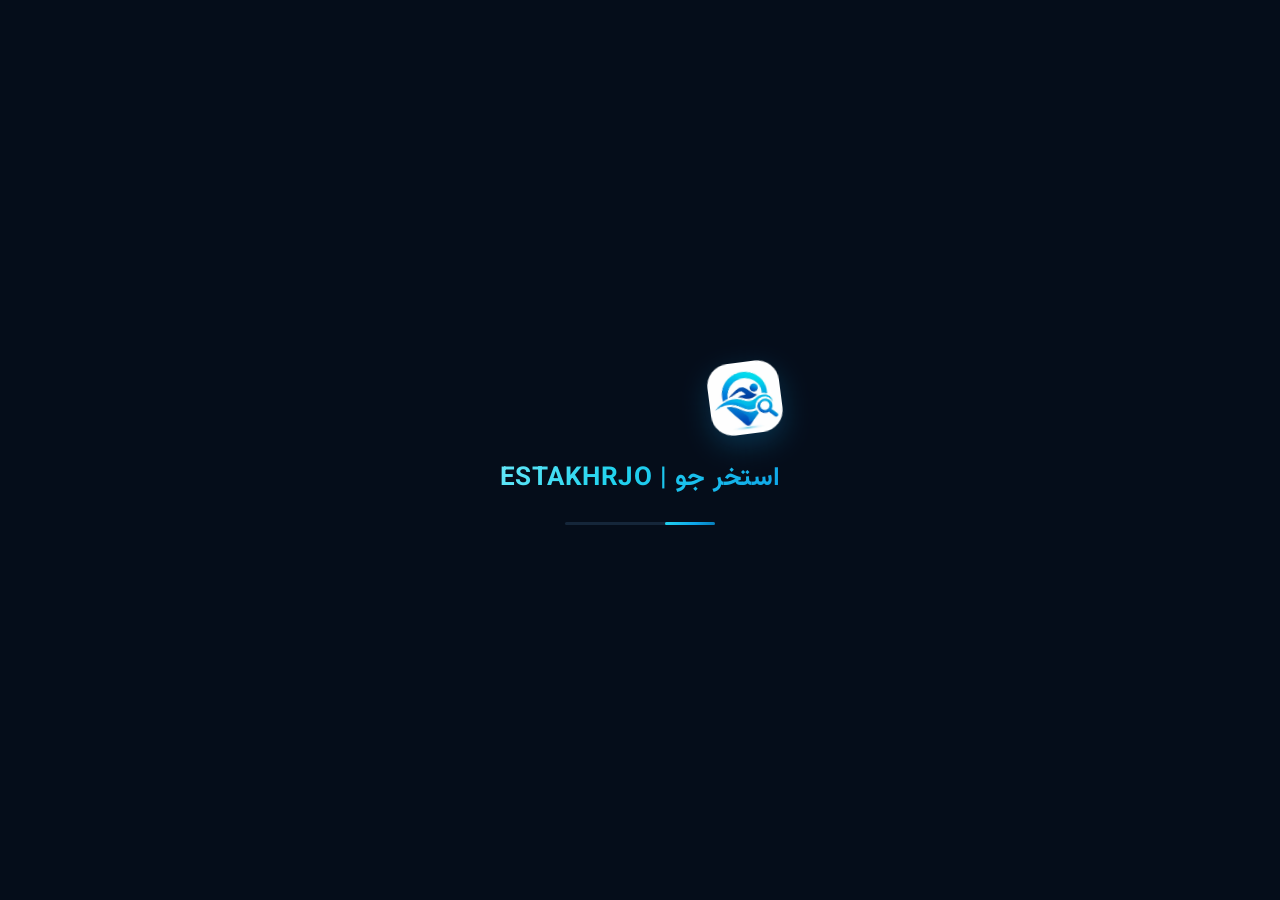
==== dashboard.html @ d08cde79 "deploy panel.estakhrjo.ir: b54638cc8014f5a7e4658c5d8533ef0a8a2466cb" ====
<!DOCTYPE html>
<html lang="fa" dir="rtl" data-theme="dark">
<head>
<meta charset="UTF-8">
<meta http-equiv="Cache-Control" content="no-cache, no-store, must-revalidate">
<script>(function(){var u=new URL(location.href);if(u.searchParams.get("build")!=="ppf8"){u.searchParams.set("build","ppf8");location.replace(u.href);}})();</script>
<meta name="viewport" content="width=device-width, initial-scale=1.0, viewport-fit=cover">
<meta http-equiv="Content-Security-Policy" content="default-src 'self'; base-uri 'self'; object-src 'none'; script-src 'self' 'unsafe-inline'; style-src 'self' 'unsafe-inline'; font-src 'self' data:; img-src 'self' data: blob: https:; media-src 'self' data: blob:; connect-src 'self' https://mszrzhoezqrjvonxrefi.supabase.co; frame-src 'self' https://estakhrjo.ir https://www.estakhrjo.ir https://www.openstreetmap.org; worker-src 'self' blob:; form-action 'self'; upgrade-insecure-requests">
<meta name="referrer" content="strict-origin-when-cross-origin">
<meta name="robots" content="noindex, nofollow">
<title>داشبورد من — استخر جو | ESTAKHRJO</title>
<meta name="description" content="استخر جو | ESTAKHRJO — بزرگ‌ترین اکوسیستم شنای ایران؛ استخر، مربی، آموزش، تجهیزات و رزرو آنلاین">
<link rel="canonical" href="https://estakhrjo.ir/dashboard.html">
<meta property="og:site_name" content="استخر جو | ESTAKHRJO">
<meta property="og:locale" content="fa_IR">
<meta property="og:image" content="https://estakhrjo.ir/assets/estakhrjo-logo.webp">
<meta property="og:image:alt" content="لوگوی استخر جو | ESTAKHRJO">
<meta name="theme-color" content="#050d1a">
<meta name="referrer" content="strict-origin-when-cross-origin">
<link rel="icon" type="image/webp" href="assets/estakhrjo-mark.webp">
<link rel="stylesheet" href="css/app.css?v=2425">
<link rel="stylesheet" href="css/page-builder-runtime.css?v=4">
<link rel="stylesheet" href="css/experience-system.css?v=2505">
<link rel="stylesheet" href="css/cv-studio-admin.css?v=2411">
<link rel="stylesheet" href="css/cv-classic-executive.css?v=2411">
<link rel="stylesheet" href="css/page-builder.css?v=3">
<link rel="stylesheet" href="css/public-profile-panel.css?v=13">
<script>(function(){var t=localStorage.getItem('estakhrjo-theme')||localStorage.getItem('swimhub-theme')||'dark';localStorage.setItem('estakhrjo-theme',t);document.documentElement.setAttribute('data-theme',t);})();</script>
  <script src="js/seo-runtime.js?v=b54638cc80" defer></script>
</head>
<body data-page="dashboard">

<div class="preloader" id="preloader">
  <div class="preloader-content">
    <img class="preloader-logo" src="assets/estakhrjo-mark.webp" width="72" height="72" alt="استخر جو">
    <div class="preloader-brand">استخر جو | ESTAKHRJO</div>
    <div class="preloader-bar"><span></span></div>
  </div>
</div>

<div class="announce">⚡ پیشنهاد ویژه مهر — ۲۰٪ تخفیف همه دوره‌ها با کد <b dir="ltr">MEHR20</b><a href="https://estakhrjo.ir/courses.html">مشاهده ←</a></div>
<div class="scroll-progress" id="scrollProgress"></div>
<header class="nav" id="nav">
  <div class="nav-inner container">
    <a href="https://estakhrjo.ir/index.html" class="nav-brand">
      <span class="nav-logo-w"><img class="nav-logo" src="assets/estakhrjo-mark.webp" width="42" height="42" alt=""></span>
      <span class="nav-name">استخر جو | ESTAKHRJO</span>
    </a>
    <nav class="nav-links" id="navLinks">
      <a href="https://estakhrjo.ir/index.html" data-lbl="nav-home">خانه</a>
      <a href="https://estakhrjo.ir/pools.html" data-lbl="nav-pools">استخرها</a>
      <a href="https://estakhrjo.ir/coaches.html" data-lbl="nav-coaches">مربیان</a>
      <a href="https://estakhrjo.ir/courses.html" data-lbl="nav-courses">دوره‌ها</a>
      <a href="https://estakhrjo.ir/hydro.html" data-lbl="nav-hydro">هیدروتراپی</a>
      <div class="nav-mobile-tools" aria-label="دسترسی‌های سریع موبایل">
        <button type="button" onclick="shLocModal(1)" aria-label="انتخاب شهر">📍 انتخاب شهر</button>
        <button type="button" onclick="toggleTheme()" aria-label="تغییر حالت رنگ">◐ تغییر تم</button>
        <a href="dashboard.html?build=ppf8&tab=inbox">💬 پیام‌ها</a>
        <a href="https://estakhrjo.ir/cart.html">🛒 سبد خرید</a>
      </div>
    </nav>
    <div class="nav-actions">
      <a href="dashboard.html?build=ppf8&tab=inbox" class="hdr-ic" title="صندوق پیام"><span>🔔</span><b class="hdr-badge" id="bellBadge" style="display:none">۳</b></a>
      <a href="https://estakhrjo.ir/cart.html" class="hdr-ic" title="سبد خرید"><span>🛒</span><b class="hdr-badge" id="cartBadge" style="display:none">۰</b></a>
      <button class="theme-toggle" onclick="toggleTheme()" title="تغییر تم"><span class="theme-ic">☀️</span></button>
      <button class="loc-pill" id="navLocBtn" onclick="shLocModal(1)" title="انتخاب استان و شهر" aria-label="انتخاب شهر"><svg viewBox="0 0 24 24" width="13" height="13" fill="currentColor"><path d="M12 2a7 7 0 0 0-7 7c0 5.25 7 13 7 13s7-7.75 7-13a7 7 0 0 0-7-7zm0 9.5A2.5 2.5 0 1 1 12 6.5a2.5 2.5 0 0 1 0 5z"/></svg><b id="navLocTxt">انتخاب شهر</b></button>
      <span id="navAuth"></span>
      <button class="nav-burger" onclick="document.getElementById('navLinks').classList.toggle('open')" aria-label="منو"><span></span><span></span><span></span></button>
    </div>
  </div>
</header>
<div class="orb orb-1"></div><div class="orb orb-2"></div><div class="orb orb-3"></div>
<div class="cursor-glow" id="cursorGlow"></div>
<main id="app"></main>

<footer class="footer">
  <div class="container">
    <div class="footer-glass">
      <div class="footer-grid">
        <div class="footer-brand">
          <div class="nav-brand"><span class="nav-logo-w"><img class="nav-logo" src="assets/estakhrjo-mark.webp" width="42" height="42" alt=""></span><span class="nav-name">استخر جو | ESTAKHRJO</span></div>
          <p>بزرگ‌ترین اکوسیستم شنای ایران — استخرها، مربیان حرفه‌ای، هیدروتراپی و فروشگاه تخصصی تجهیزات، همه در یک پلتفرم.</p>
          <div class="footer-social">
            <a href="#" title="اینستاگرام">📷</a><a href="#" title="تلگرام">✈️</a><a href="#" title="آپارات">▶️</a><a href="#" title="ایکس">𝕏</a>
          </div>
        </div>
        <div class="footer-col"><h4>کشف کنید</h4><a href="https://estakhrjo.ir/pools.html">استخرها</a><a href="https://estakhrjo.ir/coaches.html">مربیان برتر</a><a href="https://estakhrjo.ir/hydro.html">هیدروتراپی</a><a href="https://estakhrjo.ir/events.html">مسابقات</a></div>
        <div class="footer-col"><h4>کسب‌وکار</h4><a href="login.html">ثبت استخر</a><a href="login.html">همکاری مربیان</a><a href="https://estakhrjo.ir/jobs.html">فرصت‌های شغلی</a><a href="https://estakhrjo.ir/suppliers.html">تأمین‌کنندگان B2B</a><a href="https://estakhrjo.ir/resumes.html">برد رزومه</a></div>
        <div class="footer-col"><h4>خدمات</h4><a href="https://estakhrjo.ir/courses.html">دوره‌های آموزشی</a><a href="https://estakhrjo.ir/nearby.html">📍 نزدیک من</a><a href="https://estakhrjo.ir/chat.html">پیام‌رسان</a><a href="https://estakhrjo.ir/articles.html">مجله شنا</a></div>
        <div class="footer-col"><h4>عضویت در خبرنامه</h4>
          <p style="font-size:12px;color:var(--muted);margin-bottom:12px">از تخفیف‌های ویژه باخبر شوید</p>
          <form class="newsletter" onsubmit="event.preventDefault();toasglass('✓ عضو خبرنامه شدید');this.reset()">
            <input type="email" placeholder="ایمیل شما" dir="ltr" required>
            <button class="btn btn-primary" type="submit">→</button>
          </form>
        </div>
      </div>
      <div class="footer-bottom">
        <span>© ۱۴۰۵ استخر جو | ESTAKHRJO — ساخته‌شده با ❤️ برای جامعه شنا</span>
        <div style="display:flex;gap:14px;align-items:center">
          <span class="badge-ver" data-lbl="foot-badge">B.M</span>
        </div>
      </div>
    </div>
  </div>
</footer>
<nav class="bottom-nav">
  <a href="https://estakhrjo.ir/index.html"><span>🏠</span>خانه</a>
  <a href="https://estakhrjo.ir/pools.html"><span>🏊</span>استخرها</a>
  <a href="https://estakhrjo.ir/cart.html"><span>🛒</span>سبد</a>
  <a href="https://estakhrjo.ir/ads.html"><span>🛍️</span>آگهی‌ها</a>
  <a href="dashboard.html?build=ppf8"><span>👤</span>حساب من</a>
</nav>
<div class="m-sheet" id="mSheet" onclick="if(event.target===this)this.classList.remove('open')">
  <div class="m-sheet-card">
    <div class="ms-handle"></div>
    <a href="https://estakhrjo.ir/pools.html" class="ms-item">🏊 رزرو سریع سانس</a>
    <a href="https://estakhrjo.ir/ads.html" class="ms-item">➕ ثبت آگهی فروش رایگان</a>
    <a href="dashboard.html?build=ppf8&tab=inbox" class="ms-item">💬 پیام به پشتیبانی</a>
    <a href="https://estakhrjo.ir/nearby.html" class="ms-item">📍 نزدیک‌ترین‌ها</a>
  </div>
</div>
<button class="m-fab" onclick="document.getElementById('mSheet').classList.toggle('open')" aria-label="دسترسی سریع">✦</button>
<div class="toast" id="toast"></div>
<script src="js/data.js?v=b54638cc80"></script>
<script src="js/supabase-config.js?v=b54638cc80"></script>
<script src="js/cloud-auth.js?v=b54638cc80"></script>
<script src="js/estakhrjo-icons.js?v=b54638cc80" defer></script>
<script src="js/qrcode.min.js?v=b54638cc80" defer></script>
<script src="js/public-profile-panel.js?v=b54638cc80" defer></script>
<script src="js/page-builder-runtime.js?v=b54638cc80" defer></script>
<script src="js/app.js?v=b54638cc80" defer></script>
<script src="js/page-builder.js?v=b54638cc80" defer></script>
<script src="js/effects.js?v=b54638cc80" defer></script>

</body>
</html>
---- css/app.css ----
/* ════════════════════════════════════════════════════════════
   Estakhrjo — AQUA LUXE Design System v2
   Deep Ocean Luxury — Glassmorphism × Water Physics × Premium
   ════════════════════════════════════════════════════════════ */

/* ----------
   متغیرها
   ---------- */
:root {
  --bg: #050d1a;
  --bg-2: #0a1830;
  --card: rgba(14, 28, 52, .55);
  --card-solid: #0d1b33;
  --card-2: rgba(20, 38, 68, .5);
  --glass: rgba(13, 25, 48, .6);
  --border: rgba(120, 190, 255, .14);
  --border-strong: rgba(120, 190, 255, .28);
  --text: #eaf2ff;
  --muted: #8ba3c4;
  --muted2: #5b7496;
  --brand: #22d3ee;
  --brand-2: #0ea5e9;
  --brand-deep: #0369a1;
  --gold: #f5c66b;
  --pink: #f472b6;
  --ok: #34d399;
  --danger: #fb7185;
  --warn: #fbbf24;
  --grad-brand: linear-gradient(135deg, #22d3ee 0%, #0ea5e9 50%, #0369a1 100%);
  --grad-gold: linear-gradient(135deg, #f5c66b, #e8963c);
  --grad-text: linear-gradient(120deg, #67e8f9 0%, #22d3ee 40%, #0ea5e9 100%);
  --sh-sm: 0 4px 16px rgba(0, 8, 24, .3);
  --sh: 0 16px 44px -12px rgba(0, 10, 30, .5);
  --sh-lg: 0 32px 80px -20px rgba(0, 12, 36, .7);
  --glow-brand: 0 0 40px rgba(34, 211, 238, .35);
  --r-sm: 12px; --r: 18px; --r-lg: 24px; --r-xl: 32px;
  --font: 'Vazirmatn', system-ui, sans-serif;
}
[data-theme="light"] {
  --bg: #eef4fa; --bg-2: #e2ecf6;
  --card: rgba(255, 255, 255, .78); --card-solid: #ffffff; --card-2: rgba(248, 250, 252, .85);
  --glass: rgba(255, 255, 255, .72);
  --border: rgba(10, 80, 140, .12); --border-strong: rgba(10, 80, 140, .25);
  --text: #0b1a2e; --muted: #576d86;  /* 4.81:1 on --bg; the old #5b728c measured 4.48 and missed AA */ --muted2: #8ea5bd;
  --brand: #0891b2; --brand-2: #0284c7; --brand-deep: #0c4a6e;
  --sh-sm: 0 4px 16px rgba(30, 60, 100, .08);
  --sh: 0 16px 44px -12px rgba(30, 60, 100, .14);
  --sh-lg: 0 32px 80px -20px rgba(30, 60, 100, .2);
}

/* ---------- پایه ---------- */
*, *::before, *::after { margin: 0; padding: 0; box-sizing: border-box; }
html {
  scroll-behavior: smooth;
  /* Sideways scroll was only blocked on <body>, which the viewport ignores:
     <html> stayed scrollable, so a touch-drag panned the whole page and
     exposed empty space beside it. Lock it here as well.
     `clip` is preferred over `hidden` because `hidden` turns the element into
     a scroll container and that silently breaks every position:sticky inside
     it; `clip` does not. The `hidden` line above it is the fallback for
     browsers without `clip`. */
  overflow-x: hidden;
  overflow-x: clip;
  /* stop the horizontal rubber-band overscroll on touch */
  overscroll-behavior-x: none;
}
body {
  font-family: var(--font);
  background: var(--bg);
  color: var(--text);
  line-height: 1.75;
  direction: rtl;
  max-width: 100%;
  overflow-x: hidden;
  overflow-x: clip;
  transition: background .4s, color .4s;
}

/* Form controls carry an intrinsic min-width of roughly 210px (the default
   `size` attribute). Inside a grid or flex track that floor wins over
   `1fr`, the track refuses to shrink, and the whole page grows wider than
   the screen. This was the actual cause of the panel overflowing on every
   phone width. Opt every control out of that floor. */
input, select, textarea { min-width: 0; max-width: 100%; }

/* Nothing should be able to push the page sideways. */
img, video, canvas, svg, iframe, table, pre { max-width: 100%; }
a { text-decoration: none; color: inherit; }
button, input, select, textarea { font-family: inherit; }
img { max-width: 100%; display: block; }
::selection { background: var(--brand); color: #04121f; }
.container { max-width: 1240px; margin: 0 auto; padding: 0 24px; }
h1, h2, h3, h4 { line-height: 1.35; }

/* ---------- اسکرول‌بار ---------- */
::-webkit-scrollbar { width: 9px; height: 9px; }
::-webkit-scrollbar-track { background: transparent; }
::-webkit-scrollbar-thumb { background: var(--border-strong); border-radius: 20px; }
::-webkit-scrollbar-thumb:hover { background: var(--brand); }

/* ---------- پس‌زمینه محیطی (اورب‌ها) ---------- */
.orb { position: fixed; border-radius: 50%; filter: blur(90px); pointer-events: none; z-index: 0; opacity: .55; }
.orb-1 { width: 480px; height: 480px; background: radial-gradient(circle, rgba(34,211,238,.22), transparent 70%); top: -160px; left: -120px; animation: orbFloat 16s ease-in-out infinite; }
.orb-2 { width: 420px; height: 420px; background: radial-gradient(circle, rgba(14,165,233,.18), transparent 70%); bottom: 5%; right: -140px; animation: orbFloat 20s ease-in-out infinite reverse; }
.orb-3 { width: 360px; height: 360px; background: radial-gradient(circle, rgba(245,198,107,.1), transparent 70%); top: 45%; left: 30%; animation: orbFloat 24s ease-in-out infinite 4s; }
[data-theme="light"] .orb { opacity: .35; }
@keyframes orbFloat { 0%,100% { transform: translate(0,0) scale(1); } 33% { transform: translate(40px,-30px) scale(1.08); } 66% { transform: translate(-30px,25px) scale(.95); } }

/* ---------- کرسر نورانی ---------- */
.cursor-glow { position: fixed; width: 340px; height: 340px; border-radius: 50%; background: radial-gradient(circle, rgba(34,211,238,.09), transparent 65%); pointer-events: none; z-index: 1; transform: translate(-50%, -50%); transition: opacity .3s; opacity: 0; }
@media (hover: none) { .cursor-glow { display: none; } }

/* ---------- نوار پیشرفت اسکرول ---------- */
.scroll-progress { position: fixed; top: 0; right: 0; height: 3px; width: 0; background: var(--grad-brand); z-index: 300; box-shadow: 0 0 12px rgba(34,211,238,.8); transition: width .1s linear; border-radius: 0 0 0 4px; }

/* ---------- پره‌لودر ---------- */
.preloader { position: fixed; inset: 0; background: var(--bg); z-index: 9999; display: flex; align-items: center; justify-content: center; transition: opacity .7s ease, visibility .7s; }
.preloader.done { opacity: 0; visibility: hidden; }
.preloader-content { text-align: center; }
.preloader-logo { font-size: 54px; animation: preloadSwim 1.4s ease-in-out infinite; }
.preloader-brand { font-size: 26px; font-weight: 900; background: var(--grad-text); -webkit-background-clip: text; background-clip: text; -webkit-text-fill-color: transparent; margin-top: 8px; letter-spacing: .5px; }
.preloader-bar { width: 150px; height: 3px; background: var(--border); border-radius: 10px; margin: 18px auto 0; overflow: hidden; }
.preloader-bar span { display: block; height: 100%; width: 40%; background: var(--grad-brand); border-radius: 10px; animation: preloadBar 1.2s ease-in-out infinite; }
@keyframes preloadSwim { 0%,100% { transform: translateY(0) rotate(0); } 50% { transform: translateY(-14px) rotate(-8deg); } }
@keyframes preloadBar { 0% { transform: translateX(150px); } 100% { transform: translateX(-160px); } }

/* ---------- ناوبری شناور ---------- */
.nav { position: fixed; top: 14px; right: 50%; transform: translateX(50%); width: min(1240px, calc(100% - 32px)); z-index: 200; border-radius: 22px; background: var(--glass); backdrop-filter: blur(24px) saturate(160%); -webkit-backdrop-filter: blur(24px) saturate(160%); border: 1px solid var(--border); box-shadow: var(--sh); transition: all .35s ease; }
.nav.scrolled { top: 8px; border-color: var(--border-strong); box-shadow: var(--sh-lg); }
.nav-inner { display: flex; align-items: center; justify-content: space-between; gap: 14px; padding: 10px 20px; }
.nav-brand { display: flex; align-items: center; gap: 10px; font-weight: 800; font-size: 19px; }
.nav-logo-w { width: 42px; height: 42px; border-radius: 14px; background: var(--grad-brand); display: flex; align-items: center; justify-content: center; box-shadow: 0 6px 18px rgba(34, 211, 238, .4); position: relative; overflow: hidden; }
.nav-logo-w::after { content: ''; position: absolute; inset: 0; background: linear-gradient(105deg, transparent 40%, rgba(255,255,255,.5) 50%, transparent 60%); transform: translateX(120%); animation: sheen 4s ease infinite; }
.nav-logo { font-size: 22px; filter: drop-shadow(0 2px 4px rgba(0,0,0,.3)); }
.nav-name { background: var(--grad-text); -webkit-background-clip: text; background-clip: text; -webkit-text-fill-color: transparent; }
.nav-links { display: flex; gap: 2px; }
.nav-links a { padding: 9px 15px; border-radius: 12px; font-size: 13.5px; color: var(--muted); font-weight: 600; transition: all .25s; position: relative; }
.nav-links a:hover, .nav-links a.active { color: var(--brand); background: rgba(34, 211, 238, .1); }
.nav-actions { display: flex; align-items: center; gap: 9px; }
.theme-toggle { background: var(--card-2); border: 1px solid var(--border); border-radius: 12px; width: 40px; height: 40px; cursor: pointer; font-size: 16px; transition: all .3s; color: var(--text); }
.theme-toggle:hover { border-color: var(--brand); transform: rotate(20deg) scale(1.08); box-shadow: var(--glow-brand); }
.nav-bell { position: relative; width: 40px; height: 40px; display: inline-flex; align-items: center; justify-content: center; border-radius: 12px; background: var(--card-2); border: 1px solid var(--border); }
.badge-dot { position: absolute; top: -5px; left: -5px; background: var(--danger); color: #fff; font-size: 10px; font-weight: 800; min-width: 17px; height: 17px; border-radius: 20px; display: flex; align-items: center; justify-content: center; padding: 0 4px; box-shadow: 0 0 12px rgba(251, 113, 133, .7); }
.avatar { font-size: 19px; }
.nav-burger { display: none; flex-direction: column; gap: 4.5px; background: none; border: none; cursor: pointer; padding: 10px; }
.nav-burger span { width: 21px; height: 2.5px; background: var(--text); border-radius: 3px; transition: all .3s; }
@keyframes sheen { 0% { transform: translateX(120%); } 60%,100% { transform: translateX(-120%); } }

/* ---------- دکمه‌ها ---------- */
.btn { display: inline-flex; align-items: center; justify-content: center; gap: 8px; border: none; cursor: pointer; border-radius: 14px; font-size: 14px; font-weight: 700; padding: 12px 24px; transition: all .28s cubic-bezier(.34,1.56,.64,1); position: relative; overflow: hidden; letter-spacing: .2px; }
.btn::after { content: ''; position: absolute; inset: 0; background: linear-gradient(105deg, transparent 42%, rgba(255,255,255,.25) 50%, transparent 58%); transform: translateX(130%); transition: transform .6s ease; }
.btn:hover::after { transform: translateX(-130%); }
.btn:active { transform: scale(.96); }
.btn-primary { background: var(--grad-brand); color: #041220; box-shadow: 0 10px 26px -8px rgba(34, 211, 238, .55); }
.btn-primary:hover { transform: translateY(-2px); box-shadow: 0 16px 34px -8px rgba(34, 211, 238, .7), var(--glow-brand); }
.btn-gold { background: var(--grad-gold); color: #2a1a04; box-shadow: 0 10px 26px -8px rgba(245, 198, 107, .5); }
.btn-ghost { background: var(--card-2); color: var(--text); border: 1.5px solid var(--border); }
.btn-ghost:hover { border-color: var(--brand); color: var(--brand); transform: translateY(-2px); }
.btn-danger { background: linear-gradient(135deg, #fb7185, #e11d48); color: #fff; }
.btn-success { background: linear-gradient(135deg, #34d399, #059669); color: #fff; }
.btn-sm { padding: 8px 16px; font-size: 12.5px; border-radius: 11px; }
.btn-lg { padding: 15px 32px; font-size: 15.5px; border-radius: 16px; }
.btn-block { width: 100%; }
.badge-ver { font-size: 10.5px; background: rgba(34, 211, 238, .12); color: var(--brand); padding: 3px 12px; border-radius: 20px; font-weight: 800; border: 1px solid rgba(34, 211, 238, .25); }

/* ---------- هرو / قهرمان ---------- */
.hero { position: relative; min-height: 100vh; display: flex; align-items: center; padding: 130px 0 90px; overflow: hidden; }
#gl { position: absolute; inset: 0; z-index: 0; }
.hero-bg { position: absolute; inset: 0; z-index: 0; background-size: cover; background-position: center; opacity: .4; }
.hero-video-fallback { position: absolute; inset: 0; z-index: 1; background: radial-gradient(ellipse at 30% 20%, rgba(34,211,238,.12), transparent 50%), radial-gradient(ellipse at 75% 80%, rgba(14,165,233,.12), transparent 55%); }
.hero-bg::after { content: ''; position: absolute; inset: 0; background: linear-gradient(180deg, rgba(5,13,26,.45) 0%, rgba(5,13,26,.7) 60%, var(--bg) 100%); }
[data-theme="light"] .hero-bg::after { background: linear-gradient(180deg, rgba(238,244,250,.4) 0%, rgba(238,244,250,.75) 60%, var(--bg) 100%); }
.hero-wrap { position: relative; z-index: 3; width: 100%; }
.hero-badge { display: inline-flex; align-items: center; gap: 8px; background: rgba(34, 211, 238, .12); border: 1px solid rgba(34, 211, 238, .3); color: #9de9f8; padding: 9px 20px; border-radius: 40px; font-size: 13px; font-weight: 700; margin-bottom: 24px; backdrop-filter: blur(10px); box-shadow: 0 0 30px rgba(34, 211, 238, .15); animation: badgeGlow 3s ease-in-out infinite; }
[data-theme="light"] .hero-badge { color: var(--brand-deep); }
@keyframes badgeGlow { 0%,100% { box-shadow: 0 0 20px rgba(34, 211, 238, .15); } 50% { box-shadow: 0 0 40px rgba(34, 211, 238, .35); } }
.hero h1 { font-size: clamp(34px, 6.5vw, 72px); font-weight: 900; color: #fff; line-height: 1.2; margin-bottom: 18px; text-shadow: 0 8px 40px rgba(0, 0, 0, .5); letter-spacing: -.5px; }
[data-theme="light"] .hero h1 { color: var(--text); text-shadow: none; }
.hero h1 em { font-style: normal; background: var(--grad-text); -webkit-background-clip: text; background-clip: text; -webkit-text-fill-color: transparent; position: relative; }
.hero h1 .wave-word { display: inline-block; animation: titleWave 3.5s ease-in-out infinite; }
@keyframes titleWave { 0%,100% { transform: translateY(0); } 50% { transform: translateY(-8px); } }
.hero p { font-size: clamp(15px, 2vw, 19px); color: rgba(230, 240, 255, .82); max-width: 580px; margin-bottom: 36px; font-weight: 400; text-shadow: 0 2px 14px rgba(0,0,0,.4); }
[data-theme="light"] .hero p { color: var(--muted); text-shadow: none; }

/* ویجت جستجوی شیشه‌ای */
.glass-widget { background: var(--glass); backdrop-filter: blur(28px) saturate(170%); -webkit-backdrop-filter: blur(28px) saturate(170%); border: 1px solid var(--border-strong); border-radius: var(--r-xl); padding: 26px; box-shadow: var(--sh-lg), inset 0 1px 0 rgba(255,255,255,.08); position: relative; overflow: hidden; }
.glass-widget::before { content: ''; position: absolute; top: 0; right: 0; left: 0; height: 1.5px; background: linear-gradient(90deg, transparent, rgba(34,211,238,.7), transparent); }
.hero-search { max-width: 900px; }
.hero-search form, .hero-search-row { display: grid; grid-template-columns: 2fr 1.2fr 1fr auto; gap: 12px; }
.hero-search input, .hero-search select { padding: 15px 18px; border: 1.5px solid var(--border); border-radius: 15px; background: var(--card-2); font-size: 14.5px; color: var(--text); transition: all .25s; }
.hero-search input::placeholder { color: var(--muted2); }
.hero-search input:focus, .hero-search select:focus { outline: none; border-color: var(--brand); box-shadow: 0 0 0 4px rgba(34, 211, 238, .15); }
.hero-search-tags { display: flex; flex-wrap: wrap; gap: 9px; margin-top: 18px; }
.tag-chip { padding: 8px 16px; background: var(--card-2); border: 1.5px solid var(--border); border-radius: 40px; font-size: 12.5px; color: var(--muted); cursor: pointer; font-weight: 700; transition: all .25s; }
.tag-chip:hover { border-color: var(--brand); color: var(--brand); transform: translateY(-2px); background: rgba(34,211,238,.1); box-shadow: 0 8px 20px rgba(34,211,238,.2); }

/* اسکرول ایندیکیتور */
.scroll-hint { position: absolute; bottom: 28px; right: 50%; transform: translateX(50%); z-index: 3; display: flex; flex-direction: column; align-items: center; gap: 7px; color: var(--muted); font-size: 11px; font-weight: 600; }
.scroll-hint .mouse { width: 26px; height: 42px; border: 2px solid var(--border-strong); border-radius: 20px; position: relative; }
.scroll-hint .mouse::before { content: ''; position: absolute; top: 7px; right: 50%; transform: translateX(50%); width: 4px; height: 9px; background: var(--brand); border-radius: 4px; animation: scrollWheel 1.6s ease infinite; }
@keyframes scrollWheel { 0% { opacity: 1; transform: translateX(50%) translateY(0); } 100% { opacity: 0; transform: translateX(50%) translateY(16px); } }

/* ---------- تیکر برندها (مارکی) ---------- */
.ticker { border-block: 1px solid var(--border); background: var(--card); padding: 20px 0; overflow: hidden; position: relative; }
.ticker::before, .ticker::after { content: ''; position: absolute; top: 0; bottom: 0; width: 130px; z-index: 2; pointer-events: none; }
.ticker::before { right: 0; background: linear-gradient(270deg, transparent, var(--bg)); }
.ticker::after { left: 0; background: linear-gradient(90deg, transparent, var(--bg)); }
.ticker-track { display: flex; gap: 56px; width: max-content; animation: marquee 30s linear infinite; }
.ticker:hover .ticker-track { animation-play-state: paused; }
.ticker-item { display: flex; align-items: center; gap: 10px; font-size: 15px; font-weight: 800; color: var(--muted); white-space: nowrap; }
.ticker-item span { font-size: 22px; }
@keyframes marquee { 0% { transform: translateX(0); } 100% { transform: translateX(50%); } }

/* ---------- بخش‌ها ---------- */
.section { padding: 90px 0; position: relative; z-index: 2; }
.section-sm { padding: 56px 0; position: relative; z-index: 2; }
.sec-head { display: flex; justify-content: space-between; align-items: end; margin-bottom: 40px; flex-wrap: wrap; gap: 16px; }
.sec-title h2 { font-size: clamp(22px, 3.2vw, 34px); font-weight: 900; letter-spacing: -.3px; }
.sec-title h2 .grad { background: var(--grad-text); -webkit-background-clip: text; background-clip: text; -webkit-text-fill-color: transparent; }
.sec-title p { color: var(--muted); font-size: 14.5px; margin-top: 7px; }
.sec-kicker { display: inline-flex; align-items: center; gap: 7px; font-size: 12px; font-weight: 800; color: var(--brand); background: rgba(34,211,238,.1); border: 1px solid rgba(34,211,238,.25); padding: 5px 14px; border-radius: 30px; margin-bottom: 14px; }
.sec-link { color: var(--brand); font-weight: 800; font-size: 14px; display: inline-flex; align-items: center; gap: 6px; transition: all .25s; padding: 9px 18px; border-radius: 12px; border: 1.5px solid transparent; }
.sec-link:hover { gap: 12px; border-color: var(--border-strong); background: var(--card); }

/* ---------- کارت‌های شیشه‌ای ---------- */
.cards { display: grid; grid-template-columns: repeat(auto-fill, minmax(340px, 1fr)); gap: 24px; }
.features-grid { display: grid; grid-template-columns: repeat(auto-fit, minmax(230px, 1fr)); gap: 20px; }
.testi-grid { display: grid; grid-template-columns: repeat(auto-fit, minmax(280px, 1fr)); gap: 20px; }
.hero-eyebrow { display: inline-flex; }
.card { background: var(--card); border: 1px solid var(--border); border-radius: var(--r-lg); overflow: hidden; box-shadow: var(--sh-sm); transition: transform .45s cubic-bezier(.22,1,.36,1), box-shadow .45s, border-color .45s; display: flex; flex-direction: column; backdrop-filter: blur(16px); -webkit-backdrop-filter: blur(16px); position: relative; transform-style: preserve-3d; }
.card::before { content: ''; position: absolute; inset: 0; border-radius: inherit; padding: 1px; background: linear-gradient(135deg, rgba(34,211,238,.5), transparent 30%, transparent 70%, rgba(34,211,238,.3)); -webkit-mask: linear-gradient(#000 0 0) content-box, linear-gradient(#000 0 0); -webkit-mask-composite: xor; mask-composite: exclude; opacity: 0; transition: opacity .45s; pointer-events: none; z-index: 2; }
.card:hover { transform: translateY(-9px); box-shadow: var(--sh-lg), 0 0 50px rgba(34, 211, 238, .12); border-color: var(--border-strong); }
.card:hover::before { opacity: 1; }
.card-img { position: relative; height: 178px; overflow: hidden; }
.card-img .bg { position: absolute; inset: 0; font-size: 74px; display: flex; align-items: center; justify-content: center; transition: transform .6s ease; }
.card:hover .card-img .bg { transform: scale(1.12) rotate(-3deg); }
.card-img::after { content: ''; position: absolute; inset: 0; background: linear-gradient(180deg, transparent 35%, rgba(5, 13, 26, .6) 100%); }
.card-live { position: absolute; top: 13px; right: 13px; display: inline-flex; align-items: center; gap: 6px; background: rgba(4, 18, 32, .6); backdrop-filter: blur(10px); color: #a7f3d0; font-size: 11px; font-weight: 800; padding: 6px 13px; border-radius: 30px; z-index: 2; border: 1px solid rgba(52, 211, 153, .35); }
.card-live .dot { width: 7px; height: 7px; border-radius: 50%; background: #34d399; box-shadow: 0 0 10px #34d399; animation: pulse 1.6s infinite; }
.card-live.off { color: #fda4af; border-color: rgba(251, 113, 133, .35); }
.card-live.off .dot { background: #fb7185; box-shadow: 0 0 10px #fb7185; }
.card-ver { position: absolute; top: 13px; left: 13px; background: rgba(4, 18, 32, .6); backdrop-filter: blur(10px); color: #a5f3fc; font-size: 11px; font-weight: 800; padding: 6px 13px; border-radius: 30px; z-index: 2; border: 1px solid rgba(34, 211, 238, .35); }
.card-fav { position: absolute; bottom: 12px; left: 12px; z-index: 3; background: rgba(255, 255, 255, .92); backdrop-filter: blur(10px); border: none; width: 38px; height: 38px; border-radius: 50%; font-size: 16px; cursor: pointer; transition: all .25s cubic-bezier(.34,1.56,.64,1); box-shadow: 0 4px 14px rgba(0,0,0,.25); }
.card-fav:hover { transform: scale(1.2) rotate(-8deg); }
.card-fav.faved { background: #fb7185; box-shadow: 0 0 20px rgba(251, 113, 133, .6); }
.card-body { padding: 22px; flex: 1; display: flex; flex-direction: column; gap: 11px; }
.card-name { font-size: 17px; font-weight: 800; display: flex; justify-content: space-between; align-items: start; gap: 9px; }
.card-name .link:hover { color: var(--brand); }
.card-loc { font-size: 12.5px; color: var(--muted); }
.card-rate { display: flex; align-items: center; gap: 8px; font-size: 12.5px; }
.stars { color: var(--gold); font-size: 13px; letter-spacing: 1px; text-shadow: 0 0 12px rgba(245, 198, 107, .5); }
.rate-num { font-weight: 900; color: var(--text); }
.rate-cnt { color: var(--muted2); }
.card-tags { display: flex; flex-wrap: wrap; gap: 6px; }
.mini-tag { padding: 4px 11px; background: var(--card-2); border: 1px solid var(--border); border-radius: 30px; font-size: 11px; font-weight: 700; color: var(--muted); }
.card-foot { margin-top: auto; padding-top: 15px; border-top: 1px dashed var(--border); display: flex; justify-content: space-between; align-items: center; }
.price { font-weight: 900; color: var(--text); font-size: 15px; }
.price small { font-weight: 500; color: var(--muted); font-size: 11px; }
.occ-bar { height: 6px; background: var(--border); border-radius: 10px; overflow: hidden; margin-top: 5px; }
.occ-fill { display: block; height: 100%; border-radius: 10px; background: var(--grad-brand); transition: width .7s ease; box-shadow: 0 0 8px rgba(34,211,238,.5); }
.occ-fill.mid { background: linear-gradient(90deg, #fbbf24, #f59e0b); }
.occ-fill.high { background: linear-gradient(90deg, #fb7185, #e11d48); }

/* ---------- کارت مربی ---------- */
.coach-avatar { width: 96px; height: 96px; border-radius: 50%; display: flex; align-items: center; justify-content: center; font-size: 48px; border: 4px solid var(--card-2); box-shadow: 0 0 0 2px var(--border-strong), 0 12px 30px rgba(34, 211, 238, .25); transition: transform .4s; }
.card:hover .coach-avatar { transform: scale(1.07) rotate(4deg); }
.coach-badge { position: absolute; top: 15px; left: 15px; background: rgba(4, 18, 32, .6); backdrop-filter: blur(10px); color: #a5f3fc; font-size: 10.5px; font-weight: 800; padding: 5px 12px; border-radius: 30px; z-index: 2; border: 1px solid rgba(34, 211, 238, .35); }

/* ---------- اسلات سانس ---------- */
.slot { background: var(--card); border: 1px solid var(--border); border-radius: var(--r); padding: 20px; display: flex; flex-direction: column; gap: 9px; transition: all .3s cubic-bezier(.22,1,.36,1); backdrop-filter: blur(14px); position: relative; overflow: hidden; }
.slot::after { content: ''; position: absolute; top: 0; right: 0; width: 3px; height: 100%; background: var(--grad-brand); opacity: 0; transition: opacity .3s; }
.slot:hover { border-color: var(--brand); transform: translateY(-4px); box-shadow: var(--sh), 0 0 30px rgba(34, 211, 238, .12); }
.slot:hover::after { opacity: 1; }
.slot.full { opacity: .5; }
.slot-grid { display: grid; grid-template-columns: repeat(auto-fill, minmax(300px, 1fr)); gap: 16px; }
.slot-top { display: flex; justify-content: space-between; align-items: center; }
.slot-time { font-size: 23px; font-weight: 900; color: var(--text); font-variant-numeric: tabular-nums; }
.slot-kind { padding: 5px 13px; border-radius: 30px; font-size: 11px; font-weight: 800; }
.kind-free { background: rgba(34, 211, 238, .14); color: var(--brand); border: 1px solid rgba(34, 211, 238, .3); }
.kind-class { background: rgba(52, 211, 153, .14); color: var(--ok); border: 1px solid rgba(52, 211, 153, .3); }
.kind-kid { background: rgba(251, 191, 36, .14); color: var(--warn); border: 1px solid rgba(251, 191, 36, .3); }
.kind-women { background: rgba(244, 114, 182, .14); color: var(--pink); border: 1px solid rgba(244, 114, 182, .3); }
.slot-meta { font-size: 12.5px; color: var(--muted); display: flex; gap: 12px; flex-wrap: wrap; }
.cap.low { color: var(--danger); font-weight: 800; }
.slot-foot { display: flex; justify-content: space-between; align-items: center; margin-top: 4px; padding-top: 13px; border-top: 1px dashed var(--border); }

/* ---------- آمار ---------- */
.stats-strip { position: relative; z-index: 3; margin-top: -64px; }
.stats-grid { display: grid; grid-template-columns: repeat(4, 1fr); gap: 15px; }
.stat-pill { background: var(--glass); backdrop-filter: blur(22px); border: 1px solid var(--border-strong); border-radius: var(--r-lg); padding: 24px 18px; text-align: center; box-shadow: var(--sh); transition: all .35s; position: relative; overflow: hidden; }
.stat-pill::before { content: ''; position: absolute; top: 0; right: 0; left: 0; height: 2px; background: var(--grad-brand); opacity: 0; transition: opacity .3s; }
.stat-pill:hover { transform: translateY(-6px); border-color: var(--brand); box-shadow: var(--sh-lg), var(--glow-brand); }
.stat-pill:hover::before { opacity: 1; }
.stat-pill .num { font-size: clamp(26px, 3.4vw, 40px); font-weight: 900; background: var(--grad-text); -webkit-background-clip: text; background-clip: text; -webkit-text-fill-color: transparent; display: block; font-variant-numeric: tabular-nums; }
.stat-pill .lbl { font-size: 12.5px; color: var(--muted); font-weight: 600; }

/* ---------- جزئیات ---------- */
.detail-hero { position: relative; min-height: 360px; display: flex; align-items: flex-end; padding: 120px 0 40px; overflow: hidden; }
.detail-hero-bg { position: absolute; inset: 0; font-size: 90px; display: flex; align-items: center; justify-content: center; opacity: .3; filter: blur(1px); animation: bgFloat 8s ease-in-out infinite; }
@keyframes bgFloat { 0%,100% { transform: scale(1); } 50% { transform: scale(1.06); } }
.detail-hero::after { content: ''; position: absolute; inset: 0; background: linear-gradient(180deg, rgba(5,13,26,.3) 0%, var(--bg) 92%); }
.fact-grid { display: grid; grid-template-columns: repeat(auto-fit, minmax(160px, 1fr)); gap: 13px; margin: 22px 0; }
.fact { background: var(--card-2); border: 1px solid var(--border); border-radius: var(--r); padding: 16px 12px; text-align: center; transition: all .3s; }
.fact:hover { border-color: var(--brand); transform: translateY(-3px); box-shadow: 0 0 24px rgba(34, 211, 238, .14); }
.fact .fv { font-size: 20px; font-weight: 900; color: var(--brand); display: block; }
.fact .fl { font-size: 11.5px; color: var(--muted); }
.day-tabs { display: flex; gap: 9px; overflow-x: auto; padding-bottom: 12px; margin-bottom: 22px; }
.day-tab { flex-shrink: 0; padding: 12px 20px; border-radius: 15px; border: 1.5px solid var(--border); background: var(--card-2); cursor: pointer; font-size: 13.5px; font-weight: 700; color: var(--muted); transition: all .25s; text-align: center; min-width: 96px; }
.day-tab:hover { border-color: var(--brand); color: var(--brand); transform: translateY(-2px); }
.day-tab.active { border-color: var(--brand); background: rgba(34, 211, 238, .12); color: var(--brand); box-shadow: 0 0 22px rgba(34, 211, 238, .25); }
.day-tab .d-lbl { display: block; font-size: 10.5px; font-weight: 500; opacity: .8; }

/* ---------- نقدها ---------- */
.review { background: var(--card-2); border: 1px solid var(--border); border-radius: var(--r); padding: 19px; margin-bottom: 13px; transition: border-color .3s; }
.review:hover { border-color: var(--border-strong); }
.review-head { display: flex; justify-content: space-between; align-items: center; margin-bottom: 9px; flex-wrap: wrap; gap: 8px; }
.review-user { font-weight: 800; font-size: 14px; }
.criteria { display: flex; flex-wrap: wrap; gap: 7px; margin-top: 10px; }
.crit { font-size: 10.5px; padding: 4px 11px; border-radius: 30px; background: var(--card-2); color: var(--muted); border: 1px solid var(--border); }

/* ---------- پنل‌ها ---------- */
.panel { background: var(--card); border: 1px solid var(--border); border-radius: var(--r-lg); padding: 26px; box-shadow: var(--sh-sm); backdrop-filter: blur(16px); position: relative; }
.panel h3 { font-size: 17px; font-weight: 900; margin-bottom: 19px; display: flex; align-items: center; gap: 9px; }
.panel-grid { display: grid; grid-template-columns: repeat(auto-fit, minmax(320px, 1fr)); gap: 20px; }

/* ---------- جداول ---------- */
.table-card { background: var(--card); border: 1px solid var(--border); border-radius: var(--r); overflow: hidden; }
table { width: 100%; border-collapse: collapse; font-size: 13px; }
thead th { background: var(--card-2); padding: 13px 15px; text-align: right; font-size: 11px; color: var(--muted); font-weight: 800; border-bottom: 1px solid var(--border); white-space: nowrap; letter-spacing: .3px; }
tbody td { padding: 13px 15px; border-bottom: 1px solid var(--border); white-space: nowrap; vertical-align: middle; }
tbody tr { transition: background .2s; }
tbody tr:hover { background: rgba(34, 211, 238, .05); }
tbody tr:last-child td { border-bottom: none; }
.t-status { padding: 4px 14px; border-radius: 30px; font-size: 11px; font-weight: 800; }
.st-paid { background: rgba(52, 211, 153, .14); color: var(--ok); border: 1px solid rgba(52, 211, 153, .3); }
.st-cancelled { background: rgba(251, 113, 133, .14); color: var(--danger); border: 1px solid rgba(251, 113, 133, .3); }
.st-used { background: rgba(165, 180, 252, .14); color: #a5b4fc; border: 1px solid rgba(165, 180, 252, .3); }
.st-open { background: rgba(52, 211, 153, .14); color: var(--ok); }
.st-closed { background: rgba(251, 113, 133, .14); color: var(--danger); }

/* ---------- فرم‌ها ---------- */
.fg { margin-bottom: 18px; }
.fg label { display: block; font-size: 13px; font-weight: 800; margin-bottom: 7px; }
.fg input, .fg select, .fg textarea { width: 100%; padding: 13px 16px; border: 1.5px solid var(--border); border-radius: 13px; font-size: 14px; background: var(--card-2); color: var(--text); transition: all .25s; }
.fg input::placeholder { color: var(--muted2); }
.fg input:focus, .fg select:focus, .fg textarea:focus { outline: none; border-color: var(--brand); box-shadow: 0 0 0 4px rgba(34, 211, 238, .15); }
.fg .hint { font-size: 11px; color: var(--muted2); margin-top: 5px; }
.alert { padding: 14px 19px; border-radius: 13px; margin-bottom: 20px; font-size: 13.5px; display: flex; align-items: center; gap: 10px; }
.alert-info { background: rgba(34, 211, 238, .1); color: var(--brand); border: 1px solid rgba(34, 211, 238, .3); }
.alert-error { background: rgba(251, 113, 133, .1); color: var(--danger); border: 1px solid rgba(251, 113, 133, .3); }

/* ---------- نقش‌ها (ثبت‌نام) ---------- */
.role-pick { display: grid; grid-template-columns: repeat(auto-fill, minmax(105px, 1fr)); gap: 9px; margin: 10px 0; }
.role-opt { border: 1.5px solid var(--border); border-radius: 15px; padding: 14px 8px; text-align: center; cursor: pointer; transition: all .25s; background: var(--card-2); }
.role-opt:hover { border-color: var(--brand); transform: translateY(-2px); }
.role-opt.sel { border-color: var(--brand); background: rgba(34, 211, 238, .1); box-shadow: 0 0 24px rgba(34, 211, 238, .2); }
.role-opt .r-ic { font-size: 26px; display: block; margin-bottom: 6px; }
.role-opt .r-lbl { font-size: 11.5px; font-weight: 800; }

/* ---------- داشبورد ---------- */
.dash-head { background: var(--card); border-bottom: 1px solid var(--border); padding: 94px 0 20px; backdrop-filter: blur(16px); position: relative; z-index: 2; }
.dash-user { display: flex; align-items: center; gap: 15px; }
.dash-avatar { width: 58px; height: 58px; border-radius: 18px; background: var(--grad-brand); display: flex; align-items: center; justify-content: center; font-size: 28px; box-shadow: 0 8px 22px rgba(34, 211, 238, .35); }
.dash-tabs { display: flex; gap: 5px; margin-top: 20px; overflow-x: auto; padding-bottom: 4px; }
.d-tab { padding: 10px 20px; border-radius: 13px; font-size: 13px; font-weight: 700; color: var(--muted); white-space: nowrap; transition: all .25s; border: 1px solid transparent; }
.d-tab:hover { color: var(--brand); }
.d-tab.active { background: var(--grad-brand); color: #041220; box-shadow: 0 6px 20px rgba(34, 211, 238, .4); }
.dash-body { padding: 28px 0 50px; position: relative; z-index: 2; }
.kpi-grid { display: grid; grid-template-columns: repeat(auto-fit, minmax(200px, 1fr)); gap: 15px; margin-bottom: 26px; }
.kpi { background: var(--card); border: 1px solid var(--border); border-radius: var(--r); padding: 22px; box-shadow: var(--sh-sm); transition: all .3s; position: relative; overflow: hidden; }
.kpi::after { content: ''; position: absolute; bottom: 0; right: 0; left: 0; height: 2.5px; background: var(--grad-brand); }
.kpi:hover { transform: translateY(-4px); border-color: var(--border-strong); box-shadow: var(--sh); }
.kpi .k-ic { font-size: 24px; margin-bottom: 9px; display: block; }
.kpi .k-num { font-size: 25px; font-weight: 900; display: block; font-variant-numeric: tabular-nums; }
.kpi .k-lbl { font-size: 12px; color: var(--muted); font-weight: 600; }

/* ---------- کیف پول ---------- */
.wallet-hero { background: var(--card); border: 1px solid var(--border-strong); border-radius: var(--r-xl); padding: 32px; display: flex; justify-content: space-between; align-items: center; flex-wrap: wrap; gap: 20px; box-shadow: var(--sh); position: relative; overflow: hidden; }
.wallet-hero::before { content: ''; position: absolute; left: 26px; top: 50%; width: 110px; height: 110px; transform: translateY(-50%); opacity: .09; background: var(--brand); -webkit-mask: url("data:image/svg+xml,%3Csvg xmlns='http://www.w3.org/2000/svg' viewBox='0 0 24 24'%3E%3Cpath fill='none' stroke='black' stroke-width='1.8' stroke-linecap='round' stroke-linejoin='round' d='M4.2 6.1h14.3a1.8 1.8 0 0 1 1.8 1.8v10.2a1.8 1.8 0 0 1-1.8 1.8H5.5a2.3 2.3 0 0 1-2.3-2.3V6.5A2.3 2.3 0 0 1 5.5 4.2h12M15.4 12h4.9v3.2h-4.9a1.6 1.6 0 1 1 0-3.2Z'/%3E%3C/svg%3E") center/contain no-repeat; mask: url("data:image/svg+xml,%3Csvg xmlns='http://www.w3.org/2000/svg' viewBox='0 0 24 24'%3E%3Cpath fill='none' stroke='black' stroke-width='1.8' stroke-linecap='round' stroke-linejoin='round' d='M4.2 6.1h14.3a1.8 1.8 0 0 1 1.8 1.8v10.2a1.8 1.8 0 0 1-1.8 1.8H5.5a2.3 2.3 0 0 1-2.3-2.3V6.5A2.3 2.3 0 0 1 5.5 4.2h12M15.4 12h4.9v3.2h-4.9a1.6 1.6 0 1 1 0-3.2Z'/%3E%3C/svg%3E") center/contain no-repeat; }
.wallet-hero::after { content: ''; position: absolute; top: -60px; right: -60px; width: 220px; height: 220px; border-radius: 50%; background: radial-gradient(circle, rgba(34, 211, 238, .18), transparent 70%); }
.wallet-num { font-size: clamp(30px, 4.5vw, 44px); font-weight: 900; background: var(--grad-text); -webkit-background-clip: text; background-clip: text; -webkit-text-fill-color: transparent; font-variant-numeric: tabular-nums; }
.wallet-lbl { color: var(--muted); font-size: 13px; margin-bottom: 5px; font-weight: 600; }
.charge-row { display: flex; gap: 9px; flex-wrap: wrap; }
.charge-btn { padding: 10px 17px; border: 1.5px solid var(--border); border-radius: 12px; background: var(--card-2); cursor: pointer; font-size: 12.5px; font-weight: 800; transition: all .25s; color: var(--text); }
.charge-btn:hover { border-color: var(--brand); color: var(--brand); transform: translateY(-2px); box-shadow: 0 0 18px rgba(34, 211, 238, .2); }

/* ---------- بلیت ---------- */
.ticket { background: var(--card); border: 1px dashed var(--border-strong); border-radius: var(--r-xl); max-width: 450px; margin: 34px auto; overflow: hidden; box-shadow: var(--sh-lg); position: relative; backdrop-filter: blur(18px); }
.ticket::before, .ticket::after { content: ''; position: absolute; width: 34px; height: 34px; border-radius: 50%; background: var(--bg); top: 50%; border: 1px dashed var(--border-strong); }
.ticket::before { right: -19px; transform: translateY(-50%); }
.ticket::after { left: -19px; transform: translateY(-50%); }
.ticket-head { background: var(--grad-brand); color: #04121f; padding: 22px; text-align: center; font-weight: 800; }
.ticket-head h2 { font-size: 20px; margin-bottom: 4px; }
.ticket-body { padding: 28px; text-align: center; }
.ticket-qr { margin: 16px auto; padding: 14px; background: #fff; border-radius: 18px; display: inline-block; box-shadow: 0 10px 34px rgba(0,0,0,.25); }
.ticket-code { font-size: 22px; font-weight: 900; letter-spacing: 3px; margin-top: 10px; font-family: monospace, var(--font); }
.ticket-meta { display: grid; grid-template-columns: 1fr 1fr; gap: 10px; margin-top: 22px; text-align: right; }
.tm { background: var(--card-2); border-radius: 13px; padding: 11px 15px; border: 1px solid var(--border); }
.tm .tl { font-size: 10.5px; color: var(--muted); }
.tm .tv { font-size: 13px; font-weight: 800; }

/* ---------- فیلترها ---------- */
.filter-bar { background: var(--card); border: 1px solid var(--border); border-radius: var(--r-lg); padding: 18px 22px; margin-bottom: 28px; box-shadow: var(--sh-sm); backdrop-filter: blur(14px); }
.filter-row { display: flex; flex-wrap: wrap; gap: 10px; align-items: center; }
.filter-row .lbl { font-size: 12.5px; font-weight: 800; color: var(--muted); }
.filter-chip { padding: 8px 17px; border: 1.5px solid var(--border); border-radius: 40px; font-size: 12.5px; font-weight: 700; color: var(--muted); cursor: pointer; transition: all .25s; background: var(--card-2); }
.filter-chip:hover { border-color: var(--brand); color: var(--brand); transform: translateY(-2px); }
.filter-chip.on { background: var(--grad-brand); color: #041220; border-color: transparent; box-shadow: 0 6px 18px rgba(34, 211, 238, .45); }
.fd { display: flex; flex-direction: column; gap: 5px; }
.fd label { font-size: 11px; font-weight: 800; color: var(--muted); }
.fd select, .fd input { padding: 10px 14px; border: 1.5px solid var(--border); border-radius: 11px; font-size: 13px; background: var(--card-2); color: var(--text); }
.fd select:focus, .fd input:focus { outline: none; border-color: var(--brand); }

/* ---------- فیچر تایل ---------- */
.feature-tile { background: var(--card); border: 1px solid var(--border); border-radius: var(--r-lg); padding: 30px 24px; text-align: center; transition: all .35s cubic-bezier(.22,1,.36,1); position: relative; overflow: hidden; backdrop-filter: blur(14px); }
.feature-tile::before { content: ''; position: absolute; top: -50%; right: -50%; width: 100%; height: 100%; background: radial-gradient(circle, rgba(34, 211, 238, .12), transparent 70%); opacity: 0; transition: opacity .4s; }
.feature-tile:hover { transform: translateY(-8px); border-color: var(--brand); box-shadow: var(--sh-lg), 0 0 44px rgba(34, 211, 238, .15); }
.feature-tile:hover::before { opacity: 1; }
.feature-tile .f-ic { font-size: 46px; display: block; margin-bottom: 15px; transition: transform .35s; }
.feature-tile:hover .f-ic { transform: scale(1.15) translateY(-4px); }
.feature-tile h3 { font-size: 16px; margin-bottom: 8px; font-weight: 800; }
.feature-tile p { font-size: 12.5px; color: var(--muted); }

/* ---------- بنر CTA ---------- */
.promo-banner { background: var(--card); border: 1px solid var(--border-strong); border-radius: var(--r-xl); padding: 54px 40px; text-align: center; box-shadow: var(--sh-lg); position: relative; overflow: hidden; }
.promo-banner::before { content: ''; position: absolute; width: 300px; height: 300px; border-radius: 50%; background: radial-gradient(circle, rgba(34, 211, 238, .18), transparent 70%); top: -130px; left: -130px; }
.promo-banner::after { content: ''; position: absolute; width: 240px; height: 240px; border-radius: 50%; background: radial-gradient(circle, rgba(245, 198, 107, .12), transparent 70%); bottom: -110px; right: -110px; }
.promo-banner > * { position: relative; z-index: 1; }

/* ---------- نظرات مشتریان ---------- */
.testi { background: var(--card); border: 1px solid var(--border); border-radius: var(--r-lg); padding: 26px; backdrop-filter: blur(14px); position: relative; }
.testi::before { content: '❝'; position: absolute; top: 14px; left: 20px; font-size: 44px; color: var(--brand); opacity: .25; }
.testi-rate { color: var(--gold); font-size: 14px; margin-bottom: 10px; }
.testi-text { font-size: 14px; color: var(--muted); line-height: 1.9; }
.testi-user { display: flex; align-items: center; gap: 12px; margin-top: 16px; }
.testi-avatar { width: 42px; height: 42px; border-radius: 50%; background: var(--grad-brand); display: flex; align-items: center; justify-content: center; font-size: 20px; }
.testi-name { font-size: 13.5px; font-weight: 800; }
.testi-role { font-size: 11px; color: var(--muted2); }

/* ---------- تگ‌ها ---------- */
.tag { display: inline-block; padding: 4px 13px; border-radius: 30px; font-size: 11px; font-weight: 800; }
.tag-ok { background: rgba(52, 211, 153, .14); color: var(--ok); border: 1px solid rgba(52, 211, 153, .3); }
.tag-warn { background: rgba(251, 191, 36, .14); color: var(--warn); border: 1px solid rgba(251, 191, 36, .3); }
.tag-danger { background: rgba(251, 113, 133, .14); color: var(--danger); border: 1px solid rgba(251, 113, 133, .3); }
.tag-brand { background: rgba(34, 211, 238, .14); color: var(--brand); border: 1px solid rgba(34, 211, 238, .3); }
.tag-gray { background: var(--card-2); color: var(--muted); border: 1px solid var(--border); }
.tag-gold { background: rgba(245, 198, 107, .16); color: var(--gold); border: 1px solid rgba(245, 198, 107, .35); }

/* ---------- خالی ---------- */
.empty { text-align: center; padding: 60px 20px; color: var(--muted2); }
.empty .e-ic { font-size: 54px; display: block; margin-bottom: 15px; opacity: .7; }

/* ---------- خبرنامه ---------- */
.newsletter { display: flex; gap: 8px; }
.newsletter input { flex: 1; padding: 11px 15px; border: 1.5px solid var(--border); border-radius: 12px; background: var(--card-2); color: var(--text); font-size: 13px; }
.newsletter input:focus { outline: none; border-color: var(--brand); }

/* ---------- فوتر ---------- */
.footer { margin-top: 80px; padding-bottom: 20px; position: relative; z-index: 2; }
.footer-glass { background: var(--card); border: 1px solid var(--border); border-radius: var(--r-xl); padding: 48px 44px 26px; backdrop-filter: blur(18px); box-shadow: var(--sh); }
.footer-grid { display: grid; grid-template-columns: 2fr 1fr 1fr 1.2fr; gap: 38px; }
.footer-brand p { color: var(--muted); font-size: 13px; margin: 14px 0 18px; }
.footer-social { display: flex; gap: 9px; }
.footer-social a { width: 40px; height: 40px; border-radius: 12px; background: var(--card-2); border: 1px solid var(--border); display: flex; align-items: center; justify-content: center; font-size: 17px; transition: all .25s; }
.footer-social a:hover { border-color: var(--brand); transform: translateY(-3px); box-shadow: 0 0 20px rgba(34, 211, 238, .25); }
.footer-col h4 { font-size: 14px; font-weight: 900; margin-bottom: 17px; color: var(--brand); }
.footer-col a { display: block; font-size: 13px; color: var(--muted); margin-bottom: 10px; transition: all .2s; }
.footer-col a:hover { color: var(--brand); transform: translateX(-4px); display: inline-block; }
.footer-bottom { margin-top: 38px; padding-top: 20px; border-top: 1px solid var(--border); display: flex; justify-content: space-between; align-items: center; font-size: 12px; color: var(--muted); flex-wrap: wrap; gap: 10px; }

/* ---------- ناوبری پایین موبایل ---------- */
.bottom-nav { position: fixed; bottom: 12px; right: 14px; left: 14px; z-index: 250; background: var(--glass); backdrop-filter: blur(26px) saturate(160%); border: 1px solid var(--border-strong); border-radius: 20px; display: none; padding: 6px 4px calc(6px + env(safe-area-inset-bottom)); box-shadow: var(--sh-lg); }
.bottom-nav a { flex: 1; display: flex; flex-direction: column; align-items: center; gap: 3px; font-size: 10px; color: var(--muted); font-weight: 700; padding: 7px 0; border-radius: 14px; transition: all .25s; }
.bottom-nav a span { font-size: 20px; transition: transform .25s; }
.bottom-nav a.active { color: var(--brand); background: rgba(34, 211, 238, .12); }
.bottom-nav a.active span { transform: translateY(-2px) scale(1.1); }

/* ---------- انیمیشن‌های ورود ---------- */
.reveal { opacity: 0; transform: translateY(44px); transition: opacity .8s cubic-bezier(.22,1,.36,1), transform .8s cubic-bezier(.22,1,.36,1); will-change: opacity, transform; }
.reveal.in { opacity: 1; transform: none; }
.reveal-delay-1 { transition-delay: .1s; }
.reveal-delay-2 { transition-delay: .2s; }
.reveal-delay-3 { transition-delay: .3s; }
.reveal-delay-4 { transition-delay: .4s; }
.anim-up { animation: fadeUp .75s cubic-bezier(.22,1,.36,1) both; }
.anim-up-2 { animation: fadeUp .75s .15s cubic-bezier(.22,1,.36,1) both; }
.anim-up-3 { animation: fadeUp .75s .3s cubic-bezier(.22,1,.36,1) both; }
.anim-up-4 { animation: fadeUp .75s .45s cubic-bezier(.22,1,.36,1) both; }
@keyframes fadeUp { from { opacity: 0; transform: translateY(30px); } to { opacity: 1; transform: none; } }
@keyframes pulse { 0%,100% { opacity: 1; } 50% { opacity: .35; } }
@keyframes float { 0%,100% { transform: translateY(0); } 50% { transform: translateY(-9px); } }

/* ---------- Toast ---------- */
.toast { position: fixed; bottom: 100px; right: 50%; transform: translateX(50%) translateY(20px); background: var(--card-solid); color: var(--text); border: 1px solid var(--border-strong); padding: 13px 26px; border-radius: 15px; font-size: 13.5px; font-weight: 700; z-index: 999; opacity: 0; pointer-events: none; transition: all .35s cubic-bezier(.34,1.56,.64,1); box-shadow: var(--sh-lg); }
.toast.show { opacity: 1; transform: translateX(50%) translateY(0); }

/* ---------- شبکه‌ها ---------- */
.grid-4 { display: grid; grid-template-columns: repeat(4, 1fr); gap: 18px; }
.grid-3 { display: grid; grid-template-columns: repeat(3, 1fr); gap: 20px; }
.grid-2 { display: grid; grid-template-columns: repeat(2, 1fr); gap: 20px; }
@media (max-width: 1000px) { .grid-4, .grid-3 { grid-template-columns: repeat(2, 1fr); } }
@media (max-width: 640px) { .grid-4, .grid-3, .grid-2 { grid-template-columns: 1fr; } }

/* ---------- واکنش‌گرا ---------- */
@media (max-width: 860px) {
  .nav { top: 8px; width: calc(100% - 20px); }
  .nav-links { position: fixed; top: 70px; right: 10px; width: min(300px, 88vw); background: var(--card-solid); border: 1px solid var(--border-strong); flex-direction: column; padding: 20px; border-radius: 20px; transform: translateX(115%); transition: transform .35s cubic-bezier(.22,1,.36,1); z-index: 99; box-shadow: var(--sh-lg); }
  .nav-links.open { transform: translateX(0); }
  .nav-links a { padding: 13px 16px; font-size: 15px; border-bottom: 1px solid var(--border); }
  .nav-burger { display: flex; }
  .hero { min-height: auto; padding: 120px 0 100px; }
  .hero-search form, .hero-search-row { grid-template-columns: 1fr; }
  .stats-grid { grid-template-columns: repeat(2, 1fr); }
  .cards { grid-template-columns: 1fr; }
  .footer-grid { grid-template-columns: 1fr 1fr; gap: 26px; }
  .footer-glass { padding: 32px 24px 22px; }
  .bottom-nav { display: flex; }
  body { padding-bottom: 78px; }
  .fact-grid { grid-template-columns: repeat(2, 1fr); }
  .slot-grid { grid-template-columns: 1fr; }
  .ticket-meta { grid-template-columns: 1fr; }
  .dash-head { padding-top: 84px; }
  .sec-head { margin-bottom: 26px; }
}

/* ---------- چاپ بلیت ---------- */
@media print {
  .nav, .footer, .bottom-nav, .cursor-glow, .orb, .scroll-progress, .preloader, button, .toast, .alert { display: none !important; }
  body { padding: 0 !important; background: #fff !important; }
  .ticket { border: 2px dashed #000; box-shadow: none; max-width: 100%; background: #fff; color: #000; }
}

/* ================================================================
   v2 — قابلیت‌های جدید: منوی بیشتر، چت، تقویم مربی، دوره‌ها، B2B
   ================================================================ */

/* ---------- منوی کشویی «بیشتر» ---------- */
.nav-more-wrap { position: relative; }
.nav-more { position: absolute; top: calc(100% + 14px); left: 0; min-width: 220px; background: var(--card-solid); border: 1px solid var(--border-strong); border-radius: 18px; padding: 10px; box-shadow: var(--sh-lg); backdrop-filter: blur(22px); transform: translateY(10px); opacity: 0; pointer-events: none; transition: all .3s cubic-bezier(.22,1,.36,1); z-index: 100; }
.nav-more.open { transform: translateY(0); opacity: 1; pointer-events: auto; }
.nav-more a { display: flex; align-items: center; gap: 10px; padding: 12px 14px; font-size: 13.5px; font-weight: 600; border-radius: 12px; color: var(--text); border-bottom: none !important; transition: all .2s; }
.nav-more a:hover { background: rgba(34,211,238,.1); color: var(--brand); }
.nav-more-link { cursor: pointer; user-select: none; }

/* ---------- چت ---------- */
.chat-shell { display: grid; grid-template-columns: 320px 1fr; gap: 20px; height: min(680px, calc(100vh - 200px)); min-height: 480px; }
.chat-list { background: var(--card); border: 1px solid var(--border); border-radius: var(--r-lg); overflow: hidden; display: flex; flex-direction: column; backdrop-filter: blur(16px); }
.chat-list-head { padding: 18px; border-bottom: 1px solid var(--border); font-weight: 800; display: flex; justify-content: space-between; align-items: center; }
.chat-search { padding: 12px 14px; border-bottom: 1px solid var(--border); }
.chat-search input { width: 100%; padding: 11px 14px; background: var(--card-2); border: 1.5px solid var(--border); border-radius: 12px; font-size: 13px; color: var(--text); }
.chat-threads { flex: 1; overflow-y: auto; }
.chat-thread { display: flex; gap: 12px; padding: 14px 16px; cursor: pointer; border-bottom: 1px solid var(--border); transition: background .2s; align-items: center; }
.chat-thread:hover, .chat-thread.active { background: rgba(34,211,238,.07); }
.chat-thread.active { border-right: 3px solid var(--brand); }
.chat-avatar { width: 44px; height: 44px; border-radius: 50%; background: var(--grad-brand); display: flex; align-items: center; justify-content: center; font-size: 21px; flex-shrink: 0; box-shadow: 0 4px 14px rgba(34,211,238,.3); }
.chat-thread-info { flex: 1; min-width: 0; }
.chat-thread-name { font-size: 14px; font-weight: 700; white-space: nowrap; overflow: hidden; text-overflow: ellipsis; }
.chat-thread-last { font-size: 12px; color: var(--muted); white-space: nowrap; overflow: hidden; text-overflow: ellipsis; margin-top: 3px; }
.chat-thread-meta { text-align: left; flex-shrink: 0; }
.chat-time { font-size: 10.5px; color: var(--muted); }
.chat-unread { background: var(--grad-brand); color: #04202c; font-size: 10.5px; font-weight: 800; min-width: 19px; height: 19px; border-radius: 10px; display: inline-flex; align-items: center; justify-content: center; padding: 0 5px; margin-top: 5px; }

.chat-room { background: var(--card); border: 1px solid var(--border); border-radius: var(--r-lg); display: flex; flex-direction: column; overflow: hidden; backdrop-filter: blur(16px); }
.chat-room-head { padding: 15px 20px; border-bottom: 1px solid var(--border); display: flex; align-items: center; gap: 12px; background: rgba(34,211,238,.04); }
.chat-room-name { font-size: 15px; font-weight: 800; }
.chat-room-status { font-size: 11.5px; color: #34d399; display: flex; align-items: center; gap: 5px; }
.chat-room-status::before { content: ''; width: 7px; height: 7px; border-radius: 50%; background: #34d399; box-shadow: 0 0 8px #34d399; }
.chat-body { flex: 1; overflow-y: auto; padding: 22px; display: flex; flex-direction: column; gap: 14px; }
.chat-day-sep { text-align: center; font-size: 11px; color: var(--muted); margin: 8px 0; position: relative; }
.msg { max-width: 72%; padding: 12px 17px; border-radius: 20px; font-size: 14px; line-height: 1.8; position: relative; animation: msgIn .3s ease both; }
@keyframes msgIn { from { opacity: 0; transform: translateY(8px) scale(.97); } }
.msg-in { background: var(--card-2); border: 1px solid var(--border); border-bottom-right-radius: 6px; align-self: flex-start; }
.msg-out { background: linear-gradient(135deg, rgba(34,211,238,.22), rgba(14,165,233,.16)); border: 1px solid rgba(34,211,238,.4); border-bottom-left-radius: 6px; align-self: flex-end; }
.msg-time { font-size: 10px; color: var(--muted2); margin-top: 5px; display: flex; gap: 4px; align-items: center; justify-content: flex-end; }
.msg-out .msg-time { color: rgba(158,233,248,.8); }
.chat-input-bar { padding: 14px 16px; border-top: 1px solid var(--border); display: flex; gap: 10px; background: rgba(255,255,255,.02); }
.chat-input-bar input { flex: 1; padding: 13px 18px; background: var(--card-2); border: 1.5px solid var(--border); border-radius: 40px; font-size: 14px; color: var(--text); }
.chat-input-bar input:focus { outline: none; border-color: var(--brand); box-shadow: 0 0 0 4px rgba(34,211,238,.12); }
.chat-send { width: 48px; height: 48px; border-radius: 50%; border: none; background: var(--grad-brand); font-size: 19px; cursor: pointer; transition: all .25s; box-shadow: 0 6px 18px rgba(34,211,238,.35); }
.chat-send:hover { transform: scale(1.1) rotate(-12deg); }
.chat-empty { flex: 1; display: flex; flex-direction: column; align-items: center; justify-content: center; gap: 12px; color: var(--muted); }
.chat-empty .big { font-size: 56px; opacity: .5; }

/* ---------- تقویم اوقات آزاد مربی ---------- */
.avail-grid { display: grid; grid-template-columns: repeat(7, 1fr); gap: 10px; }
.avail-day { background: var(--card-2); border: 1px solid var(--border); border-radius: 16px; padding: 12px 10px; min-height: 130px; transition: all .25s; }
.avail-day:hover { border-color: var(--brand); }
.avail-day-name { font-size: 12px; font-weight: 800; color: var(--muted); text-align: center; margin-bottom: 10px; padding-bottom: 8px; border-bottom: 1px solid var(--border); }
.avail-slot { background: rgba(34,211,238,.12); border: 1px solid rgba(34,211,238,.35); color: var(--text); border-radius: 10px; padding: 7px 8px; font-size: 10.5px; margin-bottom: 6px; cursor: pointer; transition: all .2s; }
.avail-slot:hover { background: rgba(34,211,238,.25); transform: scale(1.03); }
.avail-slot .t { font-weight: 800; color: var(--brand); display: block; font-size: 11px; }
.avail-slot .r { color: var(--gold); font-weight: 700; font-size: 10px; }
.avail-slot.picked { background: var(--grad-brand); color: #04202c; border-color: transparent; }
.avail-slot.picked .t, .avail-slot.picked .r { color: #04202c; }
.avail-empty { font-size: 10.5px; color: var(--muted2); text-align: center; padding: 14px 4px; }
@media (max-width: 860px) { .avail-grid { grid-template-columns: repeat(2, 1fr); } }

/* ---------- کارت دوره ---------- */
.course-card { position: relative; }
.course-level { position: absolute; top: 13px; right: 13px; z-index: 2; background: rgba(4,18,32,.65); backdrop-filter: blur(10px); color: #9de9f8; font-size: 11px; font-weight: 800; padding: 6px 13px; border-radius: 30px; border: 1px solid rgba(34,211,238,.35); }
.course-cap { display: flex; align-items: center; gap: 8px; font-size: 11.5px; color: var(--muted); }
.cap-bar { flex: 1; height: 7px; background: var(--card-2); border-radius: 10px; overflow: hidden; border: 1px solid var(--border); }
.cap-fill { height: 100%; background: var(--grad-brand); border-radius: 10px; transition: width 1s cubic-bezier(.22,1,.36,1); box-shadow: 0 0 12px rgba(34,211,238,.5); }
.cap-fill.hot { background: linear-gradient(90deg, #fb7185, #f59e0b); }
.course-meta { display: flex; flex-wrap: wrap; gap: 8px; }
.course-meta span { font-size: 11.5px; color: var(--muted); background: var(--card-2); padding: 5px 11px; border-radius: 9px; border: 1px solid var(--border); }
.cat-swimming { --cat-c: #22d3ee; } .cat-kids { --cat-c: #f5c66b; } .cat-hydro { --cat-c: #2dd4bf; } .cat-lifeguard { --cat-c: #fb7185; } .cat-fitness { --cat-c: #a78bfa; }
.cat-chip { display: inline-flex; align-items: center; gap: 5px; font-size: 11px; font-weight: 800; color: var(--cat-c); background: color-mix(in srgb, var(--cat-c) 12%, transparent); border: 1px solid color-mix(in srgb, var(--cat-c) 40%, transparent); padding: 5px 12px; border-radius: 30px; }

/* ---------- کارت رزومه ---------- */
.resume-card .exp-badge { background: rgba(167,139,250,.14); color: #c4b5fd; border: 1px solid rgba(167,139,250,.4); padding: 5px 12px; border-radius: 30px; font-size: 11px; font-weight: 800; }
.skill-chip { display: inline-block; font-size: 11px; background: var(--card-2); border: 1px solid var(--border); padding: 5px 11px; border-radius: 9px; margin: 0 0 6px 6px; color: var(--muted); }
.seeking-dot { display: inline-flex; align-items: center; gap: 6px; font-size: 11px; color: #34d399; font-weight: 800; }
.seeking-dot::before { content: ''; width: 7px; height: 7px; border-radius: 50%; background: #34d399; box-shadow: 0 0 8px #34d399; animation: pulse 1.6s infinite; }

/* ---------- کارت تأمین‌کننده ---------- */
.sup-card { border: 1px solid var(--border); }
.sup-cat { font-size: 10.5px; font-weight: 800; color: var(--gold); background: rgba(245,198,107,.1); border: 1px solid rgba(245,198,107,.35); padding: 5px 12px; border-radius: 30px; }
.sup-product-list { list-style: none; padding: 0; margin: 0; display: flex; flex-wrap: wrap; gap: 6px; }
.sup-product-list li { font-size: 11px; background: var(--card-2); border: 1px solid var(--border); padding: 5px 10px; border-radius: 8px; color: var(--muted); }
.locked-overlay { position: absolute; inset: 0; border-radius: inherit; backdrop-filter: blur(9px); background: rgba(5,13,26,.45); display: flex; flex-direction: column; align-items: center; justify-content: center; gap: 12px; z-index: 3; }
.lock-ic { font-size: 40px; filter: drop-shadow(0 0 20px rgba(245,198,107,.5)); }
.b2b-banner { background: linear-gradient(135deg, rgba(245,198,107,.1), rgba(34,211,238,.08)); border: 1px solid rgba(245,198,107,.4); border-radius: var(--r-lg); padding: 22px 26px; display: flex; align-items: center; gap: 18px; backdrop-filter: blur(14px); }

/* ---------- نزدیک من ---------- */
.geo-hero { text-align: center; padding: 40px 0 10px; }
.geo-btn { display: inline-flex; align-items: center; gap: 10px; font-size: 16px; padding: 17px 38px; border-radius: 50px; border: none; background: var(--grad-brand); color: #04202c; font-weight: 900; cursor: pointer; box-shadow: 0 10px 34px rgba(34,211,238,.4), 0 0 0 0 rgba(34,211,238,.4); animation: geoPulse 2.2s infinite; transition: transform .25s; }
.geo-btn:hover { transform: translateY(-3px) scale(1.03); }
@keyframes geoPulse { 0% { box-shadow: 0 10px 34px rgba(34,211,238,.4), 0 0 0 0 rgba(34,211,238,.35); } 70% { box-shadow: 0 10px 34px rgba(34,211,238,.4), 0 0 0 22px rgba(34,211,238,0); } 100% { box-shadow: 0 10px 34px rgba(34,211,238,.4), 0 0 0 0 rgba(34,211,238,0); } }
.dist-badge { display: inline-flex; align-items: center; gap: 5px; font-size: 11.5px; font-weight: 800; color: #9de9f8; background: rgba(34,211,238,.14); border: 1px solid rgba(34,211,238,.4); padding: 5px 12px; border-radius: 30px; }
.dist-badge.nearest { background: linear-gradient(135deg, rgba(52,211,153,.25), rgba(34,211,238,.2)); color: #6ee7b7; border-color: rgba(52,211,153,.5); animation: badgeGlow 2s infinite; }
.geo-map { position: relative; background: var(--card); border: 1px solid var(--border-strong); border-radius: var(--r-xl); height: 380px; overflow: hidden; backdrop-filter: blur(14px); box-shadow: var(--sh-lg); }
.geo-map-bg { position: absolute; inset: 0; background:
  radial-gradient(circle at 20% 30%, rgba(34,211,238,.08) 0 8%, transparent 9%),
  radial-gradient(circle at 70% 60%, rgba(14,165,233,.08) 0 10%, transparent 11%),
  radial-gradient(circle at 45% 80%, rgba(45,212,191,.06) 0 7%, transparent 8%),
  repeating-linear-gradient(0deg, transparent 0 39px, rgba(34,211,238,.05) 39px 40px),
  repeating-linear-gradient(90deg, transparent 0 39px, rgba(34,211,238,.05) 39px 40px); }
.geo-pin { position: absolute; transform: translate(-50%, -100%); cursor: pointer; transition: all .3s cubic-bezier(.34,1.56,.64,1); z-index: 2; }
.geo-pin:hover { transform: translate(-50%, -100%) scale(1.25); z-index: 5; }
.geo-pin .pin-ic { font-size: 26px; display: block; filter: drop-shadow(0 4px 10px rgba(0,0,0,.5)); }
.geo-pin .pin-lbl { position: absolute; bottom: calc(100% + 5px); right: 50%; transform: translateX(50%); background: var(--card-solid); border: 1px solid var(--border-strong); padding: 6px 12px; border-radius: 10px; font-size: 11px; font-weight: 700; white-space: nowrap; opacity: 0; pointer-events: none; transition: opacity .2s; box-shadow: var(--sh); }
.geo-pin:hover .pin-lbl { opacity: 1; }
.geo-pin.me { z-index: 4; }
.geo-pin.me .pin-ring { position: absolute; top: -6px; right: 50%; transform: translateX(50%); width: 42px; height: 42px; border-radius: 50%; border: 2.5px solid var(--brand); animation: geoPulse 2s infinite; }

/* ادمین لاگین با بک‌گراند شنا */
.auth-bg { position: fixed; inset: 0; z-index: -1; background-image: url('../assets/swim-bg.webp'); background-size: cover; background-position: center; opacity: .25; }
.auth-bg::after { content: ''; position: absolute; inset: 0; background: linear-gradient(180deg, rgba(5,13,26,.55), var(--bg)); }

@media (max-width: 900px) { .chat-shell { grid-template-columns: 1fr; height: auto; } .chat-list { max-height: 300px; } }

/* ---------- فیلتر چیپ‌ها ---------- */
.filters { display: flex; flex-direction: column; gap: 12px; margin-bottom: 26px; }
.fchips { display: flex; flex-wrap: wrap; gap: 8px; }
.fchip { padding: 9px 17px; border-radius: 40px; font-size: 12.5px; font-weight: 700; background: var(--card); color: var(--muted); border: 1.5px solid var(--border); cursor: pointer; transition: all .25s; }
.fchip:hover { border-color: var(--brand); color: var(--brand); transform: translateY(-2px); }
.fchip.on { background: var(--grad-brand); color: #04202c; border-color: transparent; box-shadow: 0 6px 20px rgba(34,211,238,.35); }

/* ---------- چیپ وضعیت ---------- */
.chip { display: inline-flex; align-items: center; gap: 4px; padding: 4px 11px; border-radius: 30px; font-size: 11px; font-weight: 800; }
.chip.gold { background: rgba(245,198,107,.14); color: var(--gold); border: 1px solid rgba(245,198,107,.4); }
.chip.ok { background: rgba(52,211,153,.14); color: #34d399; border: 1px solid rgba(52,211,153,.4); }

/* ---------- فرم گرید ---------- */
.form-grid { display: flex; flex-direction: column; gap: 12px; }
.form-grid input, .form-grid select, .form-grid textarea { padding: 13px 16px; border: 1.5px solid var(--border); border-radius: 13px; background: var(--card-2); font-size: 14px; color: var(--text); font-family: inherit; transition: all .25s; resize: vertical; }
.form-grid input:focus, .form-grid select:focus, .form-grid textarea:focus { outline: none; border-color: var(--brand); box-shadow: 0 0 0 4px rgba(34,211,238,.12); }
.form-grid input::placeholder, .form-grid textarea::placeholder { color: var(--muted2); }
.btn-block { width: 100%; justify-content: center; }

/* ================================================================
   v3 — ساختار فروشگاهی حرفه‌ای + پنل مدیریت سایدباری + آگهی‌های اعضا
   ================================================================ */

/* ---------- ردیف حلقه‌های دسته‌بندی (الد دسته‌ها) ---------- */
.cat-circles { display: flex; gap: 14px; overflow-x: auto; padding: 26px 6px 14px; scrollbar-width: none; position: relative; z-index: 2; }
.cat-circles::-webkit-scrollbar { display: none; }
.cat-circ { flex-shrink: 0; display: flex; flex-direction: column; align-items: center; gap: 9px; text-decoration: none; cursor: pointer; }
.cat-circ .cc-img { width: 68px; height: 68px; border-radius: 50%; display: flex; align-items: center; justify-content: center; font-size: 30px; background: linear-gradient(145deg, rgba(34,211,238,.14), rgba(14,165,233,.06)); border: 2px solid var(--border-strong); transition: all .35s cubic-bezier(.34,1.56,.64,1); position: relative; box-shadow: 0 4px 16px rgba(0,0,0,.15); }
.cat-circ:hover .cc-img { transform: translateY(-6px) scale(1.08); border-color: var(--brand); box-shadow: 0 12px 30px rgba(34,211,238,.3); }
.cat-circ .cc-lbl { font-size: 11.5px; font-weight: 700; color: var(--muted); white-space: nowrap; }
.cat-circ:hover .cc-lbl { color: var(--brand); }
.cat-circ.hot .cc-img::after { content: ''; position: absolute; top: -5px; left: -4px; width: 17px; height: 17px; background: #f4c96c; -webkit-mask: url("data:image/svg+xml,%3Csvg xmlns='http://www.w3.org/2000/svg' viewBox='0 0 24 24'%3E%3Cpath fill='black' d='m13.3 2.8-8 10h5.5l-.3 8.4 8.2-10.4h-5.6l.2-8Z'/%3E%3C/svg%3E") center/contain no-repeat; mask: url("data:image/svg+xml,%3Csvg xmlns='http://www.w3.org/2000/svg' viewBox='0 0 24 24'%3E%3Cpath fill='black' d='m13.3 2.8-8 10h5.5l-.3 8.4 8.2-10.4h-5.6l.2-8Z'/%3E%3C/svg%3E") center/contain no-repeat; }

/* ---------- اسلات تبلیغات ---------- */
.ad-slot { position: relative; z-index: 2; }
.ad-slot .ad-banner { border-radius: var(--r-xl); min-height: 130px; display: flex; align-items: center; justify-content: space-between; gap: 20px; padding: 30px 36px; position: relative; overflow: hidden; border: 1px solid var(--border-strong); transition: all .3s; }
.ad-slot .ad-banner:hover { transform: translateY(-3px); box-shadow: var(--sh-lg); }
.ad-banner .ad-glow { position: absolute; inset: 0; opacity: .9; }
.ad-banner.g-1 .ad-glow { background: linear-gradient(120deg, rgba(124,58,237,.9), rgba(34,211,238,.75)); }
.ad-banner.g-2 .ad-glow { background: linear-gradient(120deg, rgba(245,158,11,.88), rgba(251,113,133,.8)); }
.ad-banner.g-3 .ad-glow { background: linear-gradient(120deg, rgba(5,150,105,.88), rgba(34,211,238,.7)); }
.ad-banner .ad-tag { position: absolute; top: 12px; left: 14px; background: rgba(0,0,0,.3); backdrop-filter: blur(8px); color: rgba(255,255,255,.8); font-size: 9.5px; padding: 4px 11px; border-radius: 20px; border: 1px solid rgba(255,255,255,.2); z-index: 2; }
.ad-banner .ad-body { position: relative; z-index: 2; color: #fff; }
.ad-banner .ad-title { font-size: clamp(17px, 2.4vw, 24px); font-weight: 900; text-shadow: 0 3px 14px rgba(0,0,0,.3); }
.ad-banner .ad-sub { font-size: 12.5px; opacity: .92; margin-top: 6px; font-weight: 500; }
.ad-banner .ad-cta { position: relative; z-index: 2; background: #fff; color: #1e293b; font-weight: 900; font-size: 13px; padding: 13px 26px; border-radius: 14px; white-space: nowrap; box-shadow: 0 8px 24px rgba(0,0,0,.25); transition: all .25s; }
.ad-banner .ad-cta:hover { transform: scale(1.06); }
.ad-banner .ad-ic { position: relative; z-index: 1; font-size: clamp(42px, 7vw, 74px); filter: drop-shadow(0 10px 22px rgba(0,0,0,.3)); }
@media (max-width: 640px) { .ad-slot .ad-banner { padding: 22px; flex-direction: column; text-align: center; min-height: 0; } }

/* ---------- پنل حرفه‌ای سایدباری ---------- */
.panel-shell { display: grid; grid-template-columns: 264px 1fr; gap: 0; min-height: 100vh; padding-top: 78px; }
.p-side { background: var(--card); border-left: 1px solid var(--border); padding: 24px 14px; display: flex; flex-direction: column; gap: 4px; position: sticky; top: 78px; height: calc(100vh - 78px); overflow-y: auto; backdrop-filter: blur(18px); z-index: 4; }
.p-brand { display: flex; align-items: center; gap: 12px; padding: 8px 12px 22px; border-bottom: 1px solid var(--border); margin-bottom: 16px; }
.p-brand .pb-avatar { width: 46px; height: 46px; border-radius: 14px; background: var(--grad-brand); display: flex; align-items: center; justify-content: center; font-size: 22px; box-shadow: 0 6px 18px rgba(34,211,238,.35); flex-shrink: 0; }
.p-brand .pb-name { font-size: 14.5px; font-weight: 800; }
.p-brand .pb-role { font-size: 11px; color: var(--gold); font-weight: 700; margin-top: 2px; }
.p-nav-lbl { font-size: 10px; color: var(--muted2); font-weight: 800; padding: 14px 12px 6px; letter-spacing: .5px; }
.p-item { display: flex; align-items: center; gap: 11px; padding: 11.5px 14px; border-radius: 13px; font-size: 13.5px; font-weight: 600; color: var(--muted); cursor: pointer; transition: all .22s; border: 1px solid transparent; background: none; text-align: right; width: 100%; font-family: inherit; }
.p-item .pi-ic { font-size: 17px; width: 22px; text-align: center; }
.p-item:hover { color: var(--text); background: rgba(34,211,238,.06); }
.p-item.on { background: linear-gradient(135deg, rgba(34,211,238,.16), rgba(14,165,233,.08)); color: var(--brand); border-color: rgba(34,211,238,.3); font-weight: 800; box-shadow: 0 0 20px rgba(34,211,238,.1); }
.p-item .pi-badge { margin-right: auto; background: #fb7185; color: #fff; font-size: 10px; font-weight: 800; min-width: 19px; height: 19px; padding: 0 6px; border-radius: 10px; display: inline-flex; align-items: center; justify-content: center; box-shadow: 0 3px 10px rgba(251,113,133,.5); }
.p-side-foot { margin-top: auto; padding-top: 16px; border-top: 1px solid var(--border); }

.p-main { padding: 28px clamp(16px, 3.4vw, 44px) 60px; position: relative; z-index: 2; min-width: 0; }
.p-topbar { display: flex; align-items: center; justify-content: space-between; gap: 14px; margin-bottom: 26px; flex-wrap: wrap; }
.p-title h2 { font-size: clamp(20px, 2.6vw, 27px); font-weight: 900; display: flex; align-items: center; gap: 10px; }
.p-title p { font-size: 12.5px; color: var(--muted); margin-top: 5px; }
.p-actions { display: flex; gap: 10px; align-items: center; flex-wrap: wrap; }

/* ویجت‌های پنل */
.w-grid { display: grid; grid-template-columns: repeat(auto-fit, minmax(215px, 1fr)); gap: 15px; margin-bottom: 26px; }
.w-card { background: var(--card); border: 1px solid var(--border); border-radius: 18px; padding: 20px; position: relative; overflow: hidden; transition: all .3s; }
.w-card:hover { transform: translateY(-3px); border-color: var(--border-strong); box-shadow: var(--sh); }
.w-card .w-top { display: flex; justify-content: space-between; align-items: start; margin-bottom: 12px; }
.w-card .w-ic { width: 44px; height: 44px; border-radius: 13px; display: flex; align-items: center; justify-content: center; font-size: 21px; }
.w-card .w-ic.c1 { background: rgba(34,211,238,.14); } .w-card .w-ic.c2 { background: rgba(52,211,153,.14); }
.w-card .w-ic.c3 { background: rgba(245,198,107,.14); } .w-card .w-ic.c4 { background: rgba(167,139,250,.14); }
.w-card .w-ic.c5 { background: rgba(251,113,133,.14); }
.w-card .w-num { font-size: 26px; font-weight: 900; font-variant-numeric: tabular-nums; }
.w-card .w-lbl { font-size: 12px; color: var(--muted); font-weight: 600; margin-top: 3px; }
.w-card .w-delta { font-size: 10.5px; font-weight: 800; padding: 4px 9px; border-radius: 20px; }
.w-delta.up { background: rgba(52,211,153,.14); color: #34d399; }
.w-delta.down { background: rgba(251,113,133,.14); color: #fb7185; }
.w-card .w-spark { display: flex; align-items: end; gap: 3px; height: 30px; margin-top: 12px; }
.w-card .w-spark span { flex: 1; background: linear-gradient(180deg, rgba(34,211,238,.5), rgba(34,211,238,.1)); border-radius: 3px 3px 0 0; transition: height .8s cubic-bezier(.22,1,.36,1); min-height: 3px; }

/* جدول پیشرفته */
.p-table { background: var(--card); border: 1px solid var(--border); border-radius: 18px; overflow: hidden; }
.p-table-head { display: flex; justify-content: space-between; align-items: center; padding: 17px 20px; border-bottom: 1px solid var(--border); }
.p-table-head h3 { font-size: 14.5px; font-weight: 800; }
.p-table table { width: 100%; border-collapse: collapse; }
.p-table th { font-size: 11px; color: var(--muted); font-weight: 800; padding: 13px 20px; text-align: right; border-bottom: 1px solid var(--border); background: rgba(255,255,255,.015); }
.p-table td { padding: 14px 20px; font-size: 13px; border-bottom: 1px solid var(--border); }
.p-table tr:last-child td { border-bottom: none; }
.p-table tr:hover td { background: rgba(34,211,238,.03); }
.st { display: inline-flex; align-items: center; gap: 5px; font-size: 10.5px; font-weight: 800; padding: 4px 11px; border-radius: 20px; }
.st::before { content: '●'; font-size: 8px; }
.st.ok { background: rgba(52,211,153,.14); color: #34d399; }
.st.warn { background: rgba(245,198,107,.14); color: var(--gold); }
.st.err { background: rgba(251,113,133,.14); color: #fb7185; }
.st.info { background: rgba(34,211,238,.14); color: var(--brand); }

/* صندوق پیام داخل پنل */
.inbox-shell { display: grid; grid-template-columns: 300px 1fr; gap: 0; background: var(--card); border: 1px solid var(--border); border-radius: 20px; overflow: hidden; height: min(560px, calc(100vh - 260px)); min-height: 420px; }
.inbox-list { border-left: 1px solid var(--border); overflow-y: auto; background: rgba(255,255,255,.012); }
.inbox-item { padding: 14px 16px; border-bottom: 1px solid var(--border); cursor: pointer; transition: background .2s; display: flex; gap: 11px; align-items: center; }
.inbox-item:hover, .inbox-item.on { background: rgba(34,211,238,.07); }
.inbox-item.on { border-right: 3px solid var(--brand); }
.inbox-item.unread .inbox-name { font-weight: 900; }
.inbox-item.unread .inbox-last { color: var(--text); font-weight: 700; }
.inbox-avatar { width: 40px; height: 40px; border-radius: 12px; background: var(--grad-brand); display: flex; align-items: center; justify-content: center; font-size: 19px; flex-shrink: 0; }
.inbox-name { font-size: 13px; font-weight: 700; }
.inbox-last { font-size: 11.5px; color: var(--muted); white-space: nowrap; overflow: hidden; text-overflow: ellipsis; margin-top: 2px; max-width: 150px; }
.inbox-dot { width: 9px; height: 9px; border-radius: 50%; background: #fb7185; box-shadow: 0 0 10px #fb7185; flex-shrink: 0; margin-right: auto; }
.inbox-room { display: flex; flex-direction: column; }
.inbox-body { flex: 1; overflow-y: auto; padding: 20px; display: flex; flex-direction: column; gap: 12px; }

/* ---------- کارت آگهی خرید و فروش ---------- */
.adc { position: relative; }
.adc-cond { position: absolute; top: 13px; right: 13px; z-index: 2; font-size: 10px; font-weight: 800; padding: 5px 12px; border-radius: 20px; backdrop-filter: blur(8px); }
.adc-cond.new { background: rgba(52,211,153,.85); color: #052e1b; }
.adc-cond.used { background: rgba(4,18,32,.75); color: #9de9f8; border: 1px solid rgba(34,211,238,.35); }
.adc-cond.used-like-new { background: rgba(245,198,107,.88); color: #3d2b05; }
.adc-neg { position: absolute; top: 13px; left: 13px; z-index: 2; background: rgba(251,113,133,.88); color: #fff; font-size: 10px; font-weight: 800; padding: 5px 11px; border-radius: 20px; }
.adc-seller { display: flex; align-items: center; gap: 9px; }
.adc-seller .sav { width: 32px; height: 32px; border-radius: 10px; background: linear-gradient(135deg, rgba(34,211,238,.3), rgba(14,165,233,.15)); display: flex; align-items: center; justify-content: center; font-size: 15px; }
.adc-seller .sn { font-size: 12px; font-weight: 700; }
.adc-seller .sl { font-size: 10.5px; color: var(--muted2); }

/* دکمه چسبان موبایل */
@media (max-width: 900px) {
  .panel-shell { grid-template-columns: 1fr; padding-top: 68px; }
  .p-side { position: fixed; bottom: 0; right: 0; left: 0; top: auto; height: auto; flex-direction: row; overflow-x: auto; padding: 8px 10px; gap: 6px; border-left: none; border-top: 1px solid var(--border-strong); z-index: 60; align-items: center; }
  .p-brand, .p-nav-lbl, .p-side-foot { display: none; }
  .p-item { flex-direction: column; gap: 3px; padding: 8px 12px; font-size: 10px; border-radius: 12px; min-width: 62px; text-align: center; white-space: nowrap; }
  .p-item .pi-ic { font-size: 19px; width: auto; }
  .p-item .pi-badge { position: absolute; top: 4px; left: 8px; margin: 0; }
  .p-main { padding: 20px 14px 100px; }
  .inbox-shell { grid-template-columns: 1fr; height: auto; }
  .inbox-list { max-height: 200px; border-left: none; border-bottom: 1px solid var(--border); }
}
@media (min-width: 901px) { .bottom-nav { display: none !important; } }

/* واکنش‌گرایی ستون‌های پنل */
@media (max-width: 860px) {
  .dash-cols { grid-template-columns: 1fr !important; }
  .panel-grid { grid-template-columns: 1fr !important; }
}

/* ================================================================
   v4 — ساختار فروشگاهی کامل: سبد خرید، شگفت‌انگیز، شیت موبایل
   ================================================================ */

/* ---------- نوار اعلان بالا ---------- */
.announce { position: relative; z-index: 96; background: linear-gradient(90deg, rgba(124,58,237,.92), rgba(34,211,238,.85)); color: #fff; text-align: center; font-size: 12.5px; font-weight: 600; padding: 9px 16px; display: flex; align-items: center; justify-content: center; gap: 10px; flex-wrap: wrap; }
.announce b { background: rgba(255,255,255,.2); padding: 2px 9px; border-radius: 7px; font-family: monospace, var(--font); }
.announce a { color: #fff; font-weight: 800; text-decoration: underline; }
.announce .a-x { position: absolute; left: 12px; background: none; border: none; color: rgba(255,255,255,.75); font-size: 16px; cursor: pointer; }
body { padding-top: 0; }
.nav { top: 12px; }

/* ---------- آیکون‌های هدر (سبد/زنگوله) ---------- */
.hdr-ic { position: relative; width: 40px; height: 40px; border-radius: 13px; display: flex; align-items: center; justify-content: center; font-size: 18px; background: var(--card); border: 1.5px solid var(--border); transition: all .25s; color: var(--text); }
.hdr-ic:hover { border-color: var(--brand); color: var(--brand); transform: translateY(-2px); box-shadow: 0 8px 20px rgba(34,211,238,.2); }
.hdr-badge { position: absolute; top: -6px; left: -6px; background: #fb7185; color: #fff; font-size: 10px; font-weight: 900; min-width: 18px; height: 18px; padding: 0 5px; border-radius: 10px; display: flex; align-items: center; justify-content: center; border: 2px solid var(--bg); box-shadow: 0 3px 10px rgba(251,113,133,.5); animation: pulse 2s infinite; }
@media (max-width: 860px) { .hdr-ic { width: 37px; height: 37px; font-size: 16px; } }

/* ---------- سکشن شگفت‌انگیز (پیشنهاد روز) ---------- */
.deal-strip { background: linear-gradient(100deg, #7c3aed 0%, #db2777 55%, #f59e0b 115%); border-radius: var(--r-xl); padding: 26px 28px; position: relative; overflow: hidden; box-shadow: var(--sh-lg), 0 0 60px rgba(219,39,119,.25); border: 1px solid rgba(255,255,255,.15); }
.deal-strip::before { content: '⚡'; position: absolute; left: -10px; top: -18px; font-size: 150px; opacity: .12; transform: rotate(-18deg); }
.deal-head { display: flex; align-items: center; justify-content: space-between; gap: 16px; margin-bottom: 18px; position: relative; z-index: 2; flex-wrap: wrap; }
.deal-head .d-t { color: #fff; font-size: clamp(19px, 2.8vw, 26px); font-weight: 900; display: flex; align-items: center; gap: 10px; text-shadow: 0 3px 14px rgba(0,0,0,.3); }
.deal-count { display: flex; gap: 6px; direction: ltr; }
.deal-count span { background: rgba(0,0,0,.35); backdrop-filter: blur(8px); color: #fff; font-weight: 900; font-size: 17px; min-width: 40px; text-align: center; padding: 7px 4px; border-radius: 9px; border: 1px solid rgba(255,255,255,.2); font-variant-numeric: tabular-nums; }
.deal-count i { color: rgba(255,255,255,.7); font-style: normal; font-size: 18px; align-self: center; }
.deal-row { display: flex; gap: 14px; overflow-x: auto; padding: 4px 2px 10px; scrollbar-width: thin; position: relative; z-index: 2; }
.deal-row::-webkit-scrollbar { height: 6px; }
.deal-row::-webkit-scrollbar-thumb { background: rgba(255,255,255,.3); border-radius: 10px; }
.deal-card { flex: 0 0 200px; background: rgba(255,255,255,.96); border-radius: 18px; padding: 14px; transition: all .3s cubic-bezier(.34,1.56,.64,1); cursor: pointer; position: relative; color: #1e293b; }
.deal-card:hover { transform: translateY(-6px) scale(1.02); box-shadow: 0 18px 40px rgba(0,0,0,.3); }
.deal-card .dc-off { position: absolute; top: 10px; right: 10px; background: #db2777; color: #fff; font-size: 11px; font-weight: 900; padding: 4px 10px; border-radius: 20px; z-index: 2; box-shadow: 0 4px 12px rgba(219,39,119,.4); }
.deal-card .dc-img { width: 100%; height: 98px; border-radius: 13px; display: flex; align-items: center; justify-content: center; font-size: 50px; background: linear-gradient(145deg, #e0f7fd, #f0fcff); margin-bottom: 10px; }
.deal-card .dc-name { font-size: 12.5px; font-weight: 800; line-height: 1.5; height: 38px; overflow: hidden; }
.deal-card .dc-price { display: flex; align-items: baseline; gap: 8px; margin-top: 8px; }
.deal-card .dc-new { font-size: 15px; font-weight: 900; color: #db2777; }
.deal-card .dc-old { font-size: 11px; color: #94a3b8; text-decoration: line-through; }

/* ---------- ردیف اسکرول افقی کارت‌ها (مثل دیجی‌کالا) ---------- */
.h-scroll { display: flex; gap: 16px; overflow-x: auto; padding: 8px 4px 18px; scrollbar-width: none; scroll-snap-type: x mandatory; }
.h-scroll::-webkit-scrollbar { display: none; }
.h-scroll .card { flex: 0 0 310px; scroll-snap-align: start; }
@media (max-width: 640px) { .h-scroll .card { flex: 0 0 268px; } }
.hs-nav { display: flex; gap: 8px; }
.hs-btn { width: 38px; height: 38px; border-radius: 50%; border: 1.5px solid var(--border-strong); background: var(--card); color: var(--text); font-size: 16px; cursor: pointer; transition: all .25s; display: flex; align-items: center; justify-content: center; }
.hs-btn:hover { border-color: var(--brand); color: var(--brand); box-shadow: 0 0 16px rgba(34,211,238,.25); }

/* ---------- سبد خرید ---------- */
.cart-layout { display: grid; grid-template-columns: 1fr 330px; gap: 22px; align-items: start; }
.cart-item { display: flex; gap: 15px; padding: 18px; background: var(--card); border: 1px solid var(--border); border-radius: 18px; margin-bottom: 13px; transition: all .25s; position: relative; }
.cart-item:hover { border-color: var(--border-strong); }
.cart-item .ci-img { width: 76px; height: 76px; border-radius: 15px; background: var(--card-2); display: flex; align-items: center; justify-content: center; font-size: 37px; flex-shrink: 0; border: 1px solid var(--border); }
.cart-item .ci-name { font-size: 14px; font-weight: 800; }
.cart-item .ci-meta { font-size: 11.5px; color: var(--muted); margin-top: 4px; }
.cart-item .ci-price { font-size: 14px; font-weight: 900; color: var(--brand); margin-top: 7px; }
.qty-ctl { display: inline-flex; align-items: center; gap: 0; border: 1.5px solid var(--border); border-radius: 12px; overflow: hidden; background: var(--card-2); }
.qty-ctl button { width: 33px; height: 33px; border: none; background: none; font-size: 16px; cursor: pointer; color: var(--text); transition: all .2s; font-weight: 800; }
.qty-ctl button:hover { background: rgba(34,211,238,.14); color: var(--brand); }
.qty-ctl b { min-width: 34px; text-align: center; font-size: 13px; font-variant-numeric: tabular-nums; }
.ci-del { background: none; border: none; color: var(--muted2); font-size: 17px; cursor: pointer; transition: color .2s; padding: 4px; }
.ci-del:hover { color: #fb7185; }
.cart-sum { background: var(--card); border: 1px solid var(--border-strong); border-radius: 20px; padding: 24px; position: sticky; top: 100px; box-shadow: var(--sh); }
.cart-sum .cs-row { display: flex; justify-content: space-between; font-size: 13.5px; padding: 9px 0; color: var(--muted); }
.cart-sum .cs-total { display: flex; justify-content: space-between; font-size: 17px; font-weight: 900; padding: 15px 0 4px; border-top: 1px dashed var(--border-strong); margin-top: 10px; }
.promo-row { display: flex; gap: 8px; margin-top: 14px; }
.promo-row input { flex: 1; padding: 11px 14px; background: var(--card-2); border: 1.5px solid var(--border); border-radius: 12px; font-size: 13px; color: var(--text); }
.promo-row input:focus { outline: none; border-color: var(--brand); }
.promo-ok { color: #34d399; font-size: 11.5px; font-weight: 800; margin-top: 7px; }
@media (max-width: 860px) { .cart-layout { grid-template-columns: 1fr; } .cart-sum { position: static; } }
.cart-empty { text-align: center; padding: 70px 20px; }
.cart-empty .big { font-size: 74px; opacity: .45; display: block; margin-bottom: 18px; }

/* ---------- شیت پایین موبایل ---------- */
.m-sheet { position: fixed; inset: 0; background: rgba(4,12,24,.62); backdrop-filter: blur(6px); z-index: 98; opacity: 0; pointer-events: none; transition: opacity .3s; display: flex; align-items: flex-end; }
.m-sheet.open { opacity: 1; pointer-events: auto; }
.m-sheet-card { width: 100%; background: var(--card-solid); border-radius: 26px 26px 0 0; padding: 14px 20px calc(20px + env(safe-area-inset-bottom)); transform: translateY(100%); transition: transform .38s cubic-bezier(.22,1,.36,1); border-top: 1px solid var(--border-strong); box-shadow: 0 -20px 60px rgba(0,0,0,.4); }
.m-sheet.open .m-sheet-card { transform: translateY(0); }
.ms-handle { width: 44px; height: 4.5px; border-radius: 10px; background: var(--border-strong); margin: 0 auto 18px; }
.ms-item { display: flex; align-items: center; gap: 13px; padding: 15px 16px; border-radius: 16px; font-size: 14.5px; font-weight: 700; color: var(--text); border-bottom: 1px solid var(--border); transition: background .2s; }
.ms-item:active { background: rgba(34,211,238,.1); }
.m-fab { position: fixed; bottom: calc(92px + env(safe-area-inset-bottom)); left: 18px; width: 56px; height: 56px; border-radius: 50%; border: none; background: var(--grad-brand); color: #04202c; font-size: 23px; font-weight: 900; cursor: pointer; z-index: 70; box-shadow: 0 12px 32px rgba(34,211,238,.45), 0 0 0 0 rgba(34,211,238,.4); animation: geoPulse 2.6s infinite; display: none; transition: transform .3s; }
.m-fab:active { transform: scale(.92) rotate(45deg); }
@media (max-width: 900px) { .m-fab { display: flex; align-items: center; justify-content: center; } }
@media (min-width: 901px) { .m-sheet { display: none; } }

/* نمایش منوی «بیشتر» در دسکتاپ */
@media (max-width: 1100px) { .nav-links a { padding: 9px 10px; font-size: 12.5px; } }
.nav-more-wrap:hover .nav-more { transform: translateY(0); opacity: 1; pointer-events: auto; }

/* ================================================================
   v5 — پنل سایدباری راست استاتیک (ثابت) به سبک PuttClub + وضعیت عضویت
   ================================================================ */
.panel-shell { grid-template-columns: 300px 1fr; }
.p-side { border-right: none; border-left: 1px solid var(--border); }
.p-main { order: 0; }

/* کارت برند + تاریخ + وضعیت */
.p-brand { flex-direction: column; align-items: stretch; gap: 14px; padding-bottom: 18px; }
.p-brand-top { display: flex; align-items: center; gap: 12px; }
.p-date-bar { display: flex; gap: 7px; flex-wrap: wrap; }
.p-chip { display: inline-flex; align-items: center; gap: 6px; background: var(--card-2); border: 1px solid var(--border); border-radius: 10px; padding: 7px 12px; font-size: 11px; font-weight: 700; color: var(--muted); font-variant-numeric: tabular-nums; }
.p-chip.today { border-color: rgba(245,198,107,.45); color: var(--gold); background: rgba(245,198,107,.07); }
.p-chip .online-dot { width: 8px; height: 8px; border-radius: 50%; background: #34d399; box-shadow: 0 0 10px #34d399; animation: pulse 1.8s infinite; }

.membership-card { position: relative; border-radius: 16px; padding: 15px 15px 13px; overflow: hidden; }
.membership-card.verified { background: linear-gradient(135deg, rgba(5,150,105,.2), rgba(34,211,238,.07)); border: 1px solid rgba(52,211,153,.45); box-shadow: 0 0 24px rgba(52,211,153,.1); }
.membership-card.pending { background: linear-gradient(135deg, rgba(245,158,11,.16), rgba(251,113,133,.06)); border: 1px solid rgba(245,198,107,.45); }
.membership-card .mc-ic { position: absolute; left: -8px; bottom: -12px; font-size: 74px; opacity: .1; }
.mc-status { display: flex; align-items: center; gap: 8px; font-size: 13px; font-weight: 900; }
.mc-status .mc-badge { width: 24px; height: 24px; border-radius: 50%; display: flex; align-items: center; justify-content: center; font-size: 13px; }
.membership-card.verified .mc-badge { background: #34d399; color: #052e1b; box-shadow: 0 0 14px rgba(52,211,153,.6); }
.membership-card.verified .mc-status { color: #6ee7b7; }
.membership-card.pending .mc-badge { background: var(--gold); color: #3d2b05; }
.membership-card.pending .mc-status { color: var(--gold); }
.mc-sub { font-size: 10.5px; color: var(--muted); margin-top: 5px; padding-right: 32px; }
.mc-sub2 { font-size: 10px; color: var(--muted2); margin-top: 8px; display: flex; justify-content: space-between; }
.mc-sub2 b { color: var(--gold); font-variant-numeric: tabular-nums; }

/* هدر تصویری پنل */
.panel-hero { position: relative; border-radius: var(--r-xl); overflow: hidden; min-height: 210px; display: flex; align-items: flex-end; padding: 26px; margin-bottom: 26px; border: 1px solid var(--border-strong); box-shadow: var(--sh-lg); }
.panel-hero-bg { position: absolute; inset: 0; background-size: cover; background-position: center 35%; transition: transform 6s ease; }
.panel-hero:hover .panel-hero-bg { transform: scale(1.05); }
.panel-hero::after { content: ''; position: absolute; inset: 0; background: linear-gradient(180deg, rgba(5,13,26,.25) 0%, rgba(5,13,26,.55) 50%, rgba(5,13,26,.92) 100%); }
.panel-hero-content { position: relative; z-index: 2; width: 100%; }
.panel-hero h2 { color: #fff; font-size: clamp(20px, 2.6vw, 27px); text-shadow: 0 4px 20px rgba(0,0,0,.5); display: flex; align-items: center; gap: 10px; flex-wrap: wrap; }
.panel-hero p { color: rgba(226,240,255,.85); font-size: 13px; margin-top: 6px; text-shadow: 0 2px 10px rgba(0,0,0,.5); }
.panel-hero .ph-chips { display: flex; gap: 8px; margin-top: 14px; flex-wrap: wrap; }
.panel-hero .ph-chip { background: rgba(8,20,40,.55); backdrop-filter: blur(10px); border: 1px solid rgba(255,255,255,.2); color: #e0f2fe; padding: 8px 15px; border-radius: 12px; font-size: 12px; font-weight: 700; }
.panel-hero .ph-chip.gold { border-color: rgba(245,198,107,.45); color: var(--gold); }
.panel-hero .ph-chip.green { border-color: rgba(52,211,153,.45); color: #6ee7b7; }

/* ---------- مدیریت کار مربی: استخر + سانس ---------- */
.work-pool { background: var(--card); border: 1px solid var(--border); border-radius: 20px; padding: 20px; margin-bottom: 18px; position: relative; overflow: hidden; }
.work-pool::before { content: ''; position: absolute; top: 0; right: 0; left: 0; height: 3px; background: var(--grad-brand); }
.wp-head { display: flex; justify-content: space-between; align-items: center; gap: 12px; margin-bottom: 14px; flex-wrap: wrap; }
.wp-name { font-size: 15px; font-weight: 900; display: flex; align-items: center; gap: 9px; }
.wp-name .wpn-ic { width: 40px; height: 40px; border-radius: 12px; background: rgba(34,211,238,.14); display: flex; align-items: center; justify-content: center; font-size: 20px; }
.wsn-grid { display: grid; grid-template-columns: repeat(auto-fill, minmax(250px, 1fr)); gap: 12px; }
.wsn { background: var(--card-2); border: 1px solid var(--border); border-radius: 15px; padding: 13px 14px; position: relative; transition: all .25s; }
.wsn:hover { border-color: var(--brand); transform: translateY(-2px); }
.wsn .t { font-size: 12.5px; font-weight: 900; color: var(--brand); }
.wsn .d { font-size: 10.5px; color: var(--muted); margin-top: 3px; display: flex; gap: 10px; flex-wrap: wrap; }
.wsn .cap-row { display: flex; align-items: center; gap: 8px; margin-top: 9px; }
.wsn .cap-bar2 { flex: 1; height: 6px; background: rgba(0,0,0,.25); border-radius: 8px; overflow: hidden; border: 1px solid var(--border); }
.wsn .cap-fill2 { height: 100%; background: var(--grad-brand); border-radius: 8px; }
.wsn .cap-fill2.almost { background: linear-gradient(90deg, #f59e0b, #fb7185); }
.wsn .cap-txt { font-size: 10px; font-weight: 800; color: var(--muted); white-space: nowrap; }
.wsn .c-free { color: #34d399; }
.wsn .pr { font-size: 12px; font-weight: 900; color: var(--gold); margin-top: 8px; }
.wsn .del { position: absolute; top: 10px; left: 10px; background: none; border: none; color: var(--muted2); cursor: pointer; font-size: 14px; }
.wsn .del:hover { color: #fb7185; }
.wsn-add { border: 2px dashed var(--border-strong); border-radius: 15px; padding: 18px; text-align: center; color: var(--muted); cursor: pointer; transition: all .25s; font-size: 13px; font-weight: 700; }
.wsn-add:hover { border-color: var(--brand); color: var(--brand); background: rgba(34,211,238,.05); }
.add-pool-bar { background: var(--card); border: 1px solid var(--border-strong); border-radius: 18px; padding: 18px 20px; display: flex; gap: 12px; align-items: center; margin-bottom: 22px; flex-wrap: wrap; }
.add-pool-bar select { flex: 1; min-width: 200px; padding: 13px 16px; background: var(--card-2); border: 1.5px solid var(--border); border-radius: 13px; color: var(--text); font-family: inherit; }

/* سانس مربی در صفحه استخر (مشتری) */
.coach-presence { background: var(--card); border: 1px solid var(--border); border-radius: 20px; padding: 20px; }
.cp-item { display: flex; gap: 14px; padding: 15px; border: 1px solid var(--border); border-radius: 16px; margin-bottom: 11px; background: var(--card-2); align-items: center; flex-wrap: wrap; }
.cp-item:last-child { margin-bottom: 0; }
.cp-av { width: 48px; height: 48px; border-radius: 14px; background: var(--grad-brand); display: flex; align-items: center; justify-content: center; font-size: 23px; flex-shrink: 0; }
.cp-info { flex: 1; min-width: 180px; }
.cp-name { font-size: 14px; font-weight: 800; }
.cp-meta { font-size: 11px; color: var(--muted); margin-top: 3px; display: flex; gap: 10px; flex-wrap: wrap; }

/* سایدبار در موبایل → نوار پایینِ بدون تغییر در ترتیب DOM */
@media (max-width: 900px) {
  .panel-shell { grid-template-columns: 1fr; }
  .p-side { order: 1; border-right: none; }
  .p-brand { flex-direction: row; align-items: center; justify-content: space-between; }
  .p-brand-top { order: 2; }
  .p-date-bar { display: none; }
  .membership-card { display: none; }
}
/* در دسکتاپ وقتی پنل باز است فوتر را پنهان کن تا سایدبار تمام صفحه باشد */
body[data-page="dashboard"] .footer, body[data-page="login"] .footer, body[data-page="login"] .announce,
body[data-page="dashboard"] .nav, body[data-page="dashboard"] .announce, body[data-page="dashboard"] .scroll-progress,
body[data-page="admin"] .nav, body[data-page="admin"] .announce, body[data-page="admin"] .scroll-progress, body[data-page="admin"] .footer { display: none; }
body[data-page="dashboard"] .panel-shell { padding-top: 0; }
@media (min-width: 901px) { body[data-page="dashboard"] .p-side { top: 0; height: 100vh; } }
body[data-page="admin"] .bottom-nav { display: none !important; }
body[data-page="dashboard"] .bottom-nav { display: none !important; }
body[data-page="dashboard"] .announce { display: none; }
body[data-page="dashboard"] .nav { top: 10px; }
.panel-shell { padding-top: 68px; }
.p-side { top: 68px; height: calc(100vh - 68px); }


/* ================================================================
   v6 — صفحه ورود لاکچری (split-screen + طلایی + شیشه‌ای)
   ================================================================ */
.lx-shell { min-height: 100vh; display: grid; grid-template-columns: minmax(430px, 560px) 1fr; background: #04101f; }
.lx-form-side { position: relative; display: flex; align-items: center; justify-content: center; padding: 116px 44px 56px; overflow: hidden; }
.lx-form-side::before { content: ''; position: absolute; inset: 0; background: radial-gradient(600px 400px at 85% 8%, rgba(245,198,107,.10), transparent 60%), radial-gradient(700px 500px at 10% 95%, rgba(34,211,238,.12), transparent 60%); pointer-events: none; }
.lx-form-side::after { content: ''; position: absolute; bottom: -60px; left: -40px; width: 260px; height: 260px; opacity: .07; transform: rotate(-18deg); pointer-events: none; background: #22c7e6; -webkit-mask: url("data:image/svg+xml,%3Csvg xmlns='http://www.w3.org/2000/svg' viewBox='0 0 24 24'%3E%3Ccircle cx='15.6' cy='6.2' r='2.2'/%3E%3Cpath fill='none' stroke='black' stroke-width='1.8' stroke-linecap='round' stroke-linejoin='round' d='M4 12.5c2.3-3.2 4.9-4.1 7-1.7l2 2.2 3.4-1.5M2.8 17.1c2.3 1.8 4.7 1.8 7 0s4.7-1.8 7 0 4.7-1.8 7 0M2.8 20.6c2.3 1.8 4.7 1.8 7 0s4.7-1.8 7 0 4.7-1.8 7 0'/%3E%3C/svg%3E") center/contain no-repeat; mask: url("data:image/svg+xml,%3Csvg xmlns='http://www.w3.org/2000/svg' viewBox='0 0 24 24'%3E%3Ccircle cx='15.6' cy='6.2' r='2.2'/%3E%3Cpath fill='none' stroke='black' stroke-width='1.8' stroke-linecap='round' stroke-linejoin='round' d='M4 12.5c2.3-3.2 4.9-4.1 7-1.7l2 2.2 3.4-1.5M2.8 17.1c2.3 1.8 4.7 1.8 7 0s4.7-1.8 7 0 4.7-1.8 7 0M2.8 20.6c2.3 1.8 4.7 1.8 7 0s4.7-1.8 7 0 4.7-1.8 7 0'/%3E%3C/svg%3E") center/contain no-repeat; }
.lx-card-lux { position: relative; z-index: 2; width: 100%; max-width: 430px; }
.lx-logo-row { display: flex; align-items: center; gap: 12px; margin-bottom: 26px; }
.lx-logo-badge { width: 56px; height: 56px; border-radius: 18px; background: var(--grad-brand); display: flex; align-items: center; justify-content: center; font-size: 28px; box-shadow: 0 14px 34px -8px rgba(34,211,238,.6); position: relative; overflow: hidden; }
.lx-logo-badge img { width:100%; height:100%; object-fit:cover; position:relative; z-index:1; }
.lx-logo-badge::after { content: ''; position: absolute; inset: 0; background: linear-gradient(105deg, transparent 40%, rgba(255,255,255,.55) 50%, transparent 60%); transform: translateX(120%); animation: sheen 4.5s ease infinite; }
.lx-title { font-size: 27px; font-weight: 900; line-height: 1.4; }
.lx-title b { background: linear-gradient(120deg, #f5c66b, #e8a93d 45%, #ffe9b8); -webkit-background-clip: text; background-clip: text; -webkit-text-fill-color: transparent; }
.lx-sub { color: var(--muted); font-size: 13px; margin: 8px 0 24px; line-height: 2; }
.lx-field { position: relative; margin-bottom: 12px; }
.lx-field > span { position: absolute; top: 50%; transform: translateY(-50%); right: 16px; font-size: 15px; opacity: .7; }
.lx-inp { width: 100%; background: rgba(255,255,255,.045); border: 1px solid var(--border-strong); border-radius: 15px; padding: 14px 46px 14px 16px; color: var(--text); font-family: inherit; font-size: 13.5px; transition: all .25s; }
.lx-inp::placeholder { color: var(--muted2); }
.lx-inp:focus { outline: none; border-color: rgba(245,198,107,.55); box-shadow: 0 0 0 4px rgba(245,198,107,.12); background: rgba(255,255,255,.07); }
.lx-btn-gold { width: 100%; margin-top: 4px; background: linear-gradient(120deg, #f5c66b, #e8a93d); color: #241a04; border: none; border-radius: 15px; padding: 15px; font-family: inherit; font-size: 14.5px; font-weight: 900; cursor: pointer; box-shadow: 0 14px 30px -8px rgba(232,169,61,.55); transition: all .28s cubic-bezier(.34,1.56,.64,1); position: relative; overflow: hidden; }
.lx-btn-gold::after { content: ''; position: absolute; inset: 0; background: linear-gradient(105deg, transparent 42%, rgba(255,255,255,.4) 50%, transparent 58%); transform: translateX(130%); transition: transform .6s; }
.lx-btn-gold:hover { transform: translateY(-2px); box-shadow: 0 20px 40px -8px rgba(232,169,61,.7); }
.lx-btn-gold:hover::after { transform: translateX(-130%); }
.lx-or { display: flex; align-items: center; gap: 12px; margin: 22px 0 16px; color: var(--muted2); font-size: 11.5px; font-weight: 700; }
.lx-or::before, .lx-or::after { content: ''; flex: 1; height: 1px; background: linear-gradient(90deg, transparent, var(--border-strong), transparent); }
.lx-roles { display: grid; grid-template-columns: 1fr 1fr; gap: 10px; }
.lx-role { position: relative; display: flex; align-items: center; gap: 11px; background: rgba(255,255,255,.04); border: 1px solid var(--border); border-radius: 16px; padding: 13px 13px; cursor: pointer; transition: all .3s cubic-bezier(.22,1,.36,1); font-family: inherit; color: var(--text); text-align: right; }
.lx-role:hover { border-color: rgba(245,198,107,.55); background: rgba(245,198,107,.06); transform: translateY(-2px); box-shadow: 0 12px 26px -10px rgba(245,198,107,.35); }
.lx-role.wide { grid-column: 1 / -1; }
.lx-ic { width: 42px; height: 42px; flex-shrink: 0; border-radius: 13px; display: flex; align-items: center; justify-content: center; font-size: 21px; background: var(--glass); border: 1px solid var(--border-strong); position: relative; }
.lx-role:hover .lx-ic { border-color: rgba(245,198,107,.5); box-shadow: 0 0 16px rgba(245,198,107,.25); }
.lx-rl { display: flex; flex-direction: column; gap: 2px; }
.lx-rl b { font-size: 12.5px; font-weight: 800; }
.lx-rl small { font-size: 10px; color: var(--muted2); }
.lx-visual { position: relative; overflow: hidden; }
.lx-visual-img { position: absolute; inset: 0; background: url('../assets/panel-hero.webp') center/cover no-repeat; transform: scale(1.07); animation: lxZoom 22s ease-in-out infinite alternate; }
@keyframes lxZoom { to { transform: scale(1.18); } }
.lx-visual-veil { position: absolute; inset: 0; background: linear-gradient(215deg, rgba(4,20,38,.12) 0%, rgba(4,14,28,.55) 55%, rgba(4,12,24,.92) 100%); }
.lx-visual-content { position: absolute; inset-inline: 0; bottom: 0; padding: 52px; z-index: 3; }
.lx-chip-row { display: flex; gap: 9px; flex-wrap: wrap; margin-bottom: 18px; }
.lx-chip { background: rgba(255,255,255,.09); backdrop-filter: blur(14px); border: 1px solid rgba(255,255,255,.18); border-radius: 999px; padding: 8px 16px; font-size: 12px; font-weight: 700; color: rgba(255,255,255,.92); display: inline-flex; align-items: center; gap: 7px; }
.lx-chip b { color: #f5c66b; }
.lx-visual-title { font-size: clamp(24px, 2.6vw, 36px); font-weight: 900; color: #fff; line-height: 1.7; max-width: 560px; }
.lx-visual-title em { font-style: normal; background: linear-gradient(120deg, #9fe8ff, #22d3ee); -webkit-background-clip: text; background-clip: text; -webkit-text-fill-color: transparent; }
.lx-visual-sub { color: rgba(255,255,255,.7); font-size: 13.5px; margin-top: 12px; max-width: 460px; line-height: 2.1; }
.lx-waves { position: absolute; top: 0; right: 0; left: 0; height: 100%; z-index: 2; pointer-events: none; background: repeating-linear-gradient(100deg, transparent 0 90px, rgba(255,255,255,.02) 90px 92px); }
@media (max-width: 980px) {
  .lx-shell { grid-template-columns: 1fr; }
  .lx-visual { display: none; }
  .lx-form-side { padding: 104px 20px 48px; min-height: 100vh; }
  .lx-roles { grid-template-columns: 1fr; }
  .lx-ic { width: 38px; height: 38px; font-size: 18px; }
}


/* ================================================================
   v7 — پنل SPA (تعویض تب بدون رفرش) + کنترل نمایش/فروش ادمین
   ================================================================ */
.p-main { transition: opacity .16s ease, transform .16s ease; }
.pm-fade { opacity: 0; transform: translateY(10px); }
@keyframes shakeX { 0%,100% { transform: translateX(0); } 20% { transform: translateX(-9px); } 45% { transform: translateX(8px); } 70% { transform: translateX(-5px); } 90% { transform: translateX(3px); } }
.price-lock { font-size: 11.5px; color: var(--muted); font-weight: 800; }

/* جدول قوانین سراسری */
.cfg-head { display: grid; grid-template-columns: 1.4fr repeat(3, .62fr) 1.05fr; gap: 8px; font-size: 10.5px; color: var(--muted2); font-weight: 800; padding: 0 8px 10px; border-bottom: 1px solid var(--border); text-align: center; }
.cfg-head span:first-child { text-align: right; }
.cfg-row { display: grid; grid-template-columns: 1.4fr repeat(3, .62fr) 1.05fr; gap: 8px; align-items: center; padding: 11px 8px; border-bottom: 1px solid var(--border); }
.cfg-row:last-child { border-bottom: none; }
.cfg-row > span:not(:first-child) { text-align: center; }
.cfg-sec { font-weight: 800; font-size: 13px; }
.cfg-tgl { width: 44px; height: 24px; border-radius: 99px; background: var(--card-2); border: 1px solid var(--border-strong); position: relative; cursor: pointer; transition: all .25s; vertical-align: middle; }
.cfg-tgl i { position: absolute; top: 2px; right: 2px; width: 18px; height: 18px; border-radius: 50%; background: var(--muted); transition: all .25s cubic-bezier(.34,1.56,.64,1); }
.cfg-tgl.on { background: rgba(52,211,153,.18); border-color: rgba(52,211,153,.6); }
.cfg-tgl.on i { background: #34d399; transform: translateX(-20px); box-shadow: 0 0 10px rgba(52,211,153,.8); }
.cfg-mode { font-size: 10.5px; font-weight: 800; padding: 5px 10px; border-radius: 99px; display: inline-block; white-space: nowrap; }
.cfg-mode.sell { background: rgba(52,211,153,.13); color: #34d399; border: 1px solid rgba(52,211,153,.4); }
.cfg-mode.price { background: rgba(245,198,107,.12); color: var(--gold); border: 1px solid rgba(245,198,107,.4); }
.cfg-mode.contact { background: var(--card-2); color: var(--muted); border: 1px solid var(--border); }

/* کارت‌های استثنای کاربر */
.cfg-acc { border: 1px solid var(--border); border-radius: 16px; padding: 14px; margin-bottom: 12px; background: var(--card-2); background: color-mix(in srgb, var(--card-2) 55%, transparent); }
.cfg-acc-head { display: flex; align-items: center; gap: 10px; margin-bottom: 8px; }
.cfg-acc-ic { width: 38px; height: 38px; border-radius: 12px; background: var(--glass); border: 1px solid var(--border-strong); display: flex; align-items: center; justify-content: center; font-size: 19px; flex-shrink: 0; }
.cfg-acc-head small { display: block; font-size: 10.5px; color: var(--muted2); margin-top: 1px; }
.cfg-ov-chip { font-size: 10px; background: rgba(245,198,107,.14); color: var(--gold); border: 1px solid rgba(245,198,107,.4); border-radius: 99px; padding: 4px 10px; margin-right: auto; white-space: nowrap; }
.cfg-acc-row { display: flex; align-items: center; gap: 8px; flex-wrap: wrap; padding: 8px 0; border-top: 1px dashed var(--border); font-size: 12px; }
.cfg-acc-sec { flex: 1; min-width: 90px; font-weight: 700; color: var(--muted); font-size: 12px; }
.cfg-tri { display: inline-flex; align-items: center; gap: 5px; background: var(--card-2); border: 1px solid var(--border); border-radius: 10px; padding: 6px 10px; font-size: 11px; cursor: pointer; color: var(--muted); transition: all .2s; font-family: inherit; }
.cfg-tri small { font-size: 10px; }
.cfg-tri:hover { transform: translateY(-1px); }
.cfg-tri.ok { border-color: rgba(52,211,153,.55); color: #34d399; background: rgba(52,211,153,.1); }
.cfg-tri.no { border-color: rgba(251,113,133,.55); color: #fb7185; background: rgba(251,113,133,.08); }
@media (max-width: 720px) {
  .cfg-head { display: none; }
  .cfg-row { grid-template-columns: 1fr auto auto auto; row-gap: 8px; }
  .cfg-mode { grid-column: 1 / -1; text-align: right; }
}

/* ================================================================
   v8 — پنل موبایل: نوار بالای شناور + تب‌بار پایین + شیت منوی کامل
   ================================================================ */
.p-mtop, .p-mbar, .p-msheet, .p-msheet-bg { display: none; }
@media (max-width: 900px) {
  /* سایدبار دسکتاپ مخفی، کروم موبایل جایگزین */
  body[data-page="dashboard"] .p-side { display: none !important; }
  body[data-page="dashboard"] .panel-shell { padding-top: 0; grid-template-columns: 1fr; }
  body[data-page="dashboard"] .p-main { padding: 14px 14px calc(108px + env(safe-area-inset-bottom)); }
  body[data-page="dashboard"] .m-fab { display: none !important; }

  /* ── نوار بالای موبایل ── */
  .p-mtop { display: flex; align-items: center; gap: 10px; background: var(--glass); backdrop-filter: blur(22px) saturate(160%); -webkit-backdrop-filter: blur(22px) saturate(160%); border: 1px solid var(--border-strong); border-radius: 18px; padding: 10px 13px; margin-bottom: 18px; position: sticky; top: 8px; z-index: 50; box-shadow: var(--sh); }
  .pmt-r { display: flex; align-items: center; gap: 9px; min-width: 0; }
  .pmt-av { width: 40px; height: 40px; flex-shrink: 0; border-radius: 13px; background: var(--grad-brand); display: flex; align-items: center; justify-content: center; font-size: 20px; box-shadow: 0 5px 14px rgba(34,211,238,.35); }
  .pmt-r b { display: block; font-size: 12.5px; white-space: nowrap; }
  .pmt-status { font-size: 10px; font-weight: 800; }
  .pmt-status.verified { color: #34d399; }
  .pmt-status.pending { color: var(--gold); }
  .pmt-tab { font-size: 11.5px; font-weight: 800; color: var(--muted2); white-space: nowrap; overflow: hidden; text-overflow: ellipsis; }
  .pmt-l { margin-right: auto; display: flex; align-items: center; gap: 7px; flex-shrink: 0; }
  .pmt-date { font-size: 9.5px; font-weight: 800; color: var(--muted); background: var(--card-2); border: 1px solid var(--border); padding: 6px 9px; border-radius: 9px; white-space: nowrap; }
  .pmt-bell { position: relative; width: 36px; height: 36px; border-radius: 11px; background: var(--card-2); border: 1px solid var(--border); font-size: 15px; cursor: pointer; }
  .pmt-bell b { position: absolute; top: -5px; left: -5px; background: var(--danger); color: #fff; font-size: 9px; min-width: 15px; height: 15px; border-radius: 20px; display: flex; align-items: center; justify-content: center; font-weight: 800; }

  /* ── تب‌بار پایین ── */
  .p-mbar { display: flex; align-items: flex-end; justify-content: space-around; position: fixed; bottom: calc(10px + env(safe-area-inset-bottom)); right: 12px; left: 12px; z-index: 90; background: var(--glass); backdrop-filter: blur(26px) saturate(170%); -webkit-backdrop-filter: blur(26px) saturate(170%); border: 1px solid var(--border-strong); border-radius: 24px; padding: 9px 10px; box-shadow: 0 18px 44px rgba(2,10,20,.55); }
  .pm-item { display: flex; flex-direction: column; align-items: center; gap: 3px; background: none; border: none; color: var(--muted); font-family: inherit; cursor: pointer; padding: 6px 10px; border-radius: 13px; min-width: 56px; position: relative; transition: all .22s; }
  .pm-item span { font-size: 21px; }
  .pm-item small { font-size: 10px; font-weight: 800; }
  .pm-item.on { color: var(--brand); }
  .pm-item.on::before { content: ''; position: absolute; top: -10px; right: 50%; transform: translateX(50%); width: 22px; height: 3.5px; border-radius: 3px; background: var(--grad-brand); box-shadow: 0 0 10px rgba(34,211,238,.8); }
  .pm-badge { position: absolute; top: 2px; left: 6px; background: var(--danger); color: #fff; font-size: 9px; min-width: 15px; height: 15px; border-radius: 20px; display: flex; align-items: center; justify-content: center; font-weight: 800; }
  .pm-fab { width: 58px; height: 58px; margin-top: -30px; border-radius: 19px; background: var(--grad-brand); border: none; cursor: pointer; display: flex; flex-direction: column; align-items: center; justify-content: center; font-size: 24px; box-shadow: 0 14px 30px -6px rgba(34,211,238,.6), 0 0 0 5px var(--bg); transition: transform .2s; position: relative; }
  .pm-fab:active { transform: scale(.9); }
  .pm-fab small { position: absolute; bottom: -15px; font-size: 9px; font-weight: 800; color: var(--muted); white-space: nowrap; }

  /* ── شیت منوی کامل ── */
  .p-msheet-bg { display: block; position: fixed; inset: 0; background: rgba(3,10,20,.62); backdrop-filter: blur(5px); z-index: 94; opacity: 0; pointer-events: none; transition: opacity .3s; }
  .p-msheet-bg.open { opacity: 1; pointer-events: auto; }
  .p-msheet { display: block; position: fixed; right: 0; left: 0; bottom: 0; z-index: 95; background: var(--card-solid); border: 1px solid var(--border-strong); border-bottom: none; border-radius: 26px 26px 0 0; padding: 12px 16px calc(18px + env(safe-area-inset-bottom)); max-height: 82vh; overflow-y: auto; transform: translateY(104%); transition: transform .38s cubic-bezier(.22,1,.36,1); box-shadow: 0 -20px 60px rgba(2,10,20,.6); }
  .p-msheet.open { transform: translateY(0); }
  .pms-grab { width: 44px; height: 4.5px; border-radius: 4px; background: var(--border-strong); margin: 0 auto 14px; }
  .pms-mc { display: flex; align-items: center; gap: 11px; background: var(--card-2); border: 1px solid var(--border); border-radius: 16px; padding: 12px 13px; margin-bottom: 6px; }
  .pms-lbl { font-size: 10.5px; font-weight: 800; color: var(--muted2); margin: 14px 4px 8px; }
  .pms-grid { display: grid; grid-template-columns: repeat(4, 1fr); gap: 9px; }
  .pms-item { display: flex; flex-direction: column; align-items: center; justify-content: center; gap: 7px; background: var(--card-2); border: 1px solid var(--border); border-radius: 15px; padding: 13px 6px; font-family: inherit; font-size: 10.5px; font-weight: 800; color: var(--text); cursor: pointer; transition: all .22s; text-align: center; }
  .pms-item span { font-size: 22px; }
  .pms-item:active { transform: scale(.94); }
  .pms-item.on { border-color: var(--brand); color: var(--brand); background: rgba(34,211,238,.07); box-shadow: var(--glow-brand); }
  .pms-item.danger { color: #fb7185; }
  .pms-item.danger:active { background: rgba(251,113,133,.1); }

  /* ── محتوا ── */
  .w-grid { grid-template-columns: 1fr 1fr; gap: 11px; }
  .dash-cols { grid-template-columns: 1fr !important; }
  .p-table { overflow-x: auto; -webkit-overflow-scrolling: touch; }
  .p-table table { min-width: 560px; }
  .panel-hero { border-radius: 20px !important; }
  .panel-hero-content h2 { font-size: 20px !important; }
  .panel-hero-content p { font-size: 12px !important; }
  .ph-chips { flex-wrap: wrap; }
  .wallet-hero { flex-direction: column; align-items: flex-start; padding: 24px 22px; }
  .charge-row { flex-wrap: wrap; }
  .add-pool-bar { flex-direction: column; align-items: stretch; }
  .wsn-form .fd { min-width: 0; }
  .cfg-row { grid-template-columns: 1fr auto; gap: 10px; }
  .cfg-row > span:nth-child(n+2) { grid-column: auto; }
  .cfg-head { display: none; }
  .pms-grid .pms-item { -webkit-tap-highlight-color: transparent; }
  .lx-roles { grid-template-columns: 1fr; }
  .ads-wrap { grid-template-columns: 1fr !important; }
}
@media (max-width: 420px) {
  .w-grid { grid-template-columns: 1fr; }
  .pmt-date { display: none; }
  .pms-grid { grid-template-columns: repeat(3, 1fr); }
}

/* ================= V9 — صندوق پیام تلگرامی + تب‌های جدید پنل ================= */
.tg-shell { display: grid; gap: 14px; }
.tg-search { display: flex; align-items: center; gap: 9px; padding: 11px 16px; background: var(--card); border: 1px solid var(--border); border-radius: 99px; backdrop-filter: blur(14px); }
.tg-search input { flex: 1; border: 0; background: transparent; color: var(--text); font: inherit; font-size: 13px; outline: none; }
.tg-cols { display: grid; grid-template-columns: 330px 1fr; gap: 16px; align-items: start; }
.tg-list { display: grid; gap: 4px; padding: 8px; background: var(--card); border: 1px solid var(--border); border-radius: var(--r-lg, 22px); backdrop-filter: blur(16px); max-height: 72vh; overflow-y: auto; scrollbar-width: thin; }
.tg-item { display: flex; gap: 11px; align-items: center; padding: 10px 11px; border-radius: 16px; cursor: pointer; transition: background .2s ease, transform .2s ease; border: 1px solid transparent; }
.tg-item:hover { background: rgba(34, 211, 238, .07); transform: translateX(-2px); }
.tg-item.on { background: linear-gradient(120deg, rgba(34, 211, 238, .16), rgba(14, 165, 233, .10)); border-color: rgba(34, 211, 238, .35); }
.tg-av { position: relative; width: 47px; height: 47px; flex: 0 0 auto; border-radius: 50%; display: grid; place-items: center; font-size: 21px; background: linear-gradient(135deg, rgba(34, 211, 238, .25), rgba(14, 165, 233, .18)); border: 1.5px solid rgba(34, 211, 238, .35); }
.tg-on { position: absolute; bottom: 1px; left: 2px; width: 11px; height: 11px; background: #34d399; border: 2.5px solid var(--card-solid, #0c1c36); border-radius: 50%; animation: tgPulse 2.4s ease-in-out infinite; }
@keyframes tgPulse { 0%, 100% { box-shadow: 0 0 0 0 rgba(52, 211, 153, .45); } 55% { box-shadow: 0 0 0 5px rgba(52, 211, 153, 0); } }
.tg-info { flex: 1; min-width: 0; }
.tg-row1 { display: flex; justify-content: space-between; align-items: center; gap: 8px; }
.tg-name { font-weight: 800; font-size: 13.5px; white-space: nowrap; overflow: hidden; text-overflow: ellipsis; }
.tg-time { font-size: 10px; color: var(--muted); flex: 0 0 auto; font-weight: 700; }
.tg-row2 { display: flex; justify-content: space-between; align-items: center; gap: 8px; margin-top: 4px; }
.tg-last { font-size: 11.5px; color: var(--muted); white-space: nowrap; overflow: hidden; text-overflow: ellipsis; }
.tg-you { color: var(--brand); font-weight: 800; }
.tg-un { flex: 0 0 auto; min-width: 20px; height: 20px; padding: 0 6px; border-radius: 99px; display: grid; place-items: center; background: linear-gradient(135deg, var(--brand), #0891b2); color: #fff; font-size: 10.5px; font-weight: 900; box-shadow: 0 4px 10px rgba(34, 211, 238, .4); }
.tg-room { display: flex; flex-direction: column; background: var(--card); border: 1px solid var(--border); border-radius: var(--r-lg, 22px); backdrop-filter: blur(16px); overflow: hidden; min-height: 560px; }
.tg-room-head { display: flex; align-items: center; gap: 10px; padding: 11px 15px; border-bottom: 1px solid var(--border); background: rgba(34, 211, 238, .05); }
.tg-room-name { font-weight: 800; font-size: 13.5px; }
.tg-room-sub { font-size: 10.5px; color: #34d399; font-weight: 700; margin-top: 2px; }
.tg-hact { cursor: pointer; opacity: .7; font-size: 16px; padding: 6px; border-radius: 10px; transition: .2s; }
.tg-hact:hover { opacity: 1; background: rgba(34, 211, 238, .12); }
.tg-back { display: none; border: 0; background: rgba(34, 211, 238, .14); color: var(--brand); width: 34px; height: 34px; border-radius: 12px; font-size: 15px; cursor: pointer; font-weight: 900; }
.tg-body { flex: 1; display: flex; flex-direction: column; gap: 7px; padding: 16px; overflow-y: auto; max-height: 58vh; background: radial-gradient(120% 90% at 50% 0%, rgba(34, 211, 238, .05), transparent 60%); }
.tg-day { align-self: center; font-size: 10.5px; font-weight: 800; color: var(--muted); background: var(--card-2, rgba(255, 255, 255, .5)); border: 1px solid var(--border); padding: 4px 14px; border-radius: 99px; margin-bottom: 6px; }
.msg .msg-txt { display: block; }
.msg-meta { display: flex; gap: 4px; align-items: center; justify-content: flex-end; font-size: 10px; color: var(--muted2, var(--muted)); margin-top: 4px; font-weight: 700; }
.tk { font-style: normal; font-size: 9.5px; opacity: .65; }
.tk.tk2 { color: #38bdf8; opacity: 1; text-shadow: 0 0 8px rgba(56, 189, 248, .55); }
.tg-input-bar { display: flex; align-items: center; gap: 7px; padding: 10px 13px; border-top: 1px solid var(--border); }
.tg-input-bar input { flex: 1; border: 0; background: var(--card-2, rgba(255, 255, 255, .55)); border-radius: 99px; padding: 11px 17px; font: inherit; font-size: 13px; color: var(--text); outline: none; border: 1.5px solid transparent; transition: .2s; }
.tg-input-bar input:focus { border-color: rgba(34, 211, 238, .5); box-shadow: 0 0 0 4px rgba(34, 211, 238, .13); }
.tg-send { width: 43px; height: 43px; flex: 0 0 auto; border-radius: 50%; border: 0; cursor: pointer; color: #fff; font-size: 16px; background: linear-gradient(135deg, var(--brand), #0891b2); box-shadow: 0 6px 16px rgba(34, 211, 238, .38); transition: .2s; transform: rotate(180deg); }
.tg-send:hover { transform: rotate(180deg) scale(1.09); }
.tg-empty { min-height: 480px; display: grid; place-content: center; justify-items: center; gap: 8px; color: var(--muted); text-align: center; }
.tg-empty span { font-size: 54px; opacity: .5; animation: floaty 3s ease-in-out infinite; }
@media (max-width: 900px) {
  .tg-cols { grid-template-columns: 1fr; }
  .tg-list { max-height: none; }
  .tg-room { display: none; position: fixed; inset: 0; z-index: 500; border-radius: 0; border: 0; min-height: 0; padding-bottom: env(safe-area-inset-bottom); background: var(--bg, #060d1c); backdrop-filter: none; }
  .tg-shell.in-room .tg-room { display: flex; }
  #tgRoom.in-room { display: flex; }
  .tg-back { display: grid; place-items: center; }
  .tg-body { max-height: none; }
}

/* ---------- ردیف‌های لیست پنلی (B2B/استخدام/رزومه/هیدرو/رویداد/مقاله) ---------- */
.plist { display: grid; gap: 10px; margin-top: 18px; }
.pl-row { display: flex; align-items: center; gap: 13px; padding: 13px 15px; background: var(--card); border: 1px solid var(--border); border-radius: 18px; backdrop-filter: blur(14px); transition: transform .22s ease, box-shadow .22s ease, border-color .22s ease; }
.pl-row:hover { transform: translateY(-2px); border-color: rgba(34, 211, 238, .38); box-shadow: 0 12px 28px rgba(2, 18, 43, .14); }
.pl-ic { width: 45px; height: 45px; flex: 0 0 auto; border-radius: 15px; display: grid; place-items: center; font-size: 20px; background: linear-gradient(135deg, rgba(34, 211, 238, .18), rgba(14, 165, 233, .10)); border: 1px solid rgba(34, 211, 238, .28); }
.pl-t { flex: 1; min-width: 0; }
.pl-t b { display: block; font-size: 13.5px; margin-bottom: 3px; white-space: nowrap; overflow: hidden; text-overflow: ellipsis; }
.pl-t span { font-size: 11px; color: var(--muted); }
.pl-a { display: flex; gap: 7px; flex-wrap: wrap; justify-content: flex-end; }
.mini-tag { font-size: 10px; font-weight: 800; color: var(--muted); padding: 6px 10px; border-radius: 99px; border: 1px dashed var(--border); display: inline-flex; align-items: center; }
@media (max-width: 640px) {
  .pl-row { flex-wrap: wrap; }
  .pl-a { width: 100%; justify-content: stretch; }
  .pl-a .btn { flex: 1; justify-content: center; }
}

/* ================= V10 — انتخاب آدرس، جستجوی بزرگ، فروشگاه B2B، ویرایشگر مدیر ================= */
#app { transition: opacity .18s ease, transform .18s ease; min-height: 60vh; }
body.ui-no-announce .announce { display: none !important; }
.is-off .cat-circles, body.ui-no-quick .cat-circles { display: none !important; }

/* --- نوار انتخاب آدرس (استان/شهر) --- */
.locbar { display: flex; align-items: center; flex-wrap: wrap; gap: 9px; justify-content: center; margin: 0 auto 14px; padding: 9px 14px; background: rgba(9, 22, 44, .55); border: 1px solid rgba(34, 211, 238, .28); border-radius: 18px; backdrop-filter: blur(14px); max-width: 980px; }
.locbar-ic { font-size: 15px; }
.locbar select { background: rgba(255, 255, 255, .07); color: #fff; border: 1px solid rgba(34, 211, 238, .3); border-radius: 12px; padding: 8px 12px; font: inherit; font-size: 12.5px; font-weight: 800; outline: none; cursor: pointer; }
.locbar select option { color: #0f172a; }
.loc-cities { display: flex; gap: 6px; flex-wrap: wrap; }
.loc-city { border: 1px solid rgba(34, 211, 238, .25); background: rgba(255, 255, 255, .05); color: #cfe9ff; padding: 6px 13px; border-radius: 99px; font: inherit; font-size: 11.5px; font-weight: 800; cursor: pointer; transition: .18s; }
.loc-city:hover { background: rgba(34, 211, 238, .16); }
.loc-city.on { background: linear-gradient(135deg, var(--brand), #0891b2); color: #04121f; border-color: transparent; box-shadow: 0 5px 14px rgba(34, 211, 238, .35); }
.loc-now { font-size: 11.5px; font-weight: 900; color: var(--gold); }
@media (max-width: 700px) { .locbar { gap: 6px; padding: 8px 10px; } .locbar select { font-size: 11.5px; } }

/* --- جستجوی بزرگ وسط‌چین --- */
.hero-search-xl { max-width: 960px; margin: 0 auto !important; width: 100%; }
.hero-search-xl form { display: grid; grid-template-columns: 1fr auto auto; gap: 10px; }
.hero-search-xl form input { padding: 16px 20px !important; font-size: 15px !important; border-radius: 16px !important; }
.hero-search-xl form select { padding: 14px 14px !important; font-size: 13px !important; border-radius: 16px !important; }
.hero-search-xl form .btn { padding: 14px 30px !important; font-size: 15px !important; border-radius: 16px !important; }
.hero-search-xl .hero-search-tags { justify-content: center; }
@media (max-width: 680px) { .hero-search-xl form { grid-template-columns: 1fr; } }

/* --- زیرنویس پایین هیرو (در نمای اول بدون اسکرول) --- */
.hero { min-height: 100svh; }
.hero-wrap { padding-bottom: 110px !important; }
.hero-foot { position: absolute; bottom: 14px; left: 0; right: 0; z-index: 4; text-align: center; padding: 0 16px; }
.hero-foot .hero-sub { max-width: 660px; margin: 0 auto; font-size: clamp(12px, 2.6vw, 15.5px); font-weight: 600; line-height: 1.9; color: #d7eafd; text-shadow: 0 2px 14px rgba(2, 10, 24, .8); }
.hero-foot .scroll-hint { position: static; transform: none; margin-top: 10px; }
@media (max-height: 700px) { .hero-foot .scroll-hint { display: none; } }

/* --- فروشگاه تأمین‌کنندگان (پنل) --- */
.shop-cats { display: flex; gap: 8px; flex-wrap: wrap; margin-top: 18px; }
.shop-cat { display: flex; flex-direction: column; align-items: center; gap: 3px; min-width: 74px; padding: 10px 9px; border-radius: 16px; border: 1px solid rgba(34, 211, 238, .22); background: rgba(9, 22, 44, .5); color: #cfe9ff; cursor: pointer; font: inherit; transition: .2s; }
.shop-cat span { font-size: 19px; }
.shop-cat small { font-size: 10px; font-weight: 800; }
.shop-cat:hover { transform: translateY(-2px); background: rgba(34, 211, 238, .1); }
.shop-cat.on { background: linear-gradient(135deg, rgba(34, 211, 238, .25), rgba(14, 165, 233, .15)); border-color: var(--brand); color: #fff; box-shadow: 0 8px 20px rgba(34, 211, 238, .2); }
.shop-sups { display: flex; gap: 10px; overflow-x: auto; padding: 14px 2px 8px; scrollbar-width: thin; }
.shop-sup { display: flex; flex-direction: column; align-items: center; gap: 5px; min-width: 82px; padding: 10px 8px; border-radius: 16px; border: 1px solid var(--border); background: var(--card); cursor: pointer; font: inherit; color: inherit; transition: .2s; }
.ss-av { width: 46px; height: 46px; border-radius: 50%; display: grid; place-items: center; font-size: 22px; background: linear-gradient(135deg, rgba(34, 211, 238, .2), rgba(14, 165, 233, .12)); border: 2px solid rgba(34, 211, 238, .3); }
.shop-sup small { font-size: 10px; font-weight: 800; max-width: 76px; white-space: nowrap; overflow: hidden; text-overflow: ellipsis; }
.shop-sup.on { border-color: var(--brand); box-shadow: 0 0 0 3px rgba(34, 211, 238, .18); }
.shop-sup.on .ss-av { border-color: #34d399; }
.shop-grid { display: grid; grid-template-columns: repeat(auto-fill, minmax(215px, 1fr)); gap: 13px; margin-top: 16px; }
.shop-card { display: flex; flex-direction: column; background: var(--card); border: 1px solid var(--border); border-radius: 20px; overflow: hidden; backdrop-filter: blur(14px); transition: .22s; }
.shop-card:hover { transform: translateY(-3px); border-color: rgba(34, 211, 238, .4); box-shadow: 0 14px 32px rgba(2, 18, 43, .18); }
.shc-img { height: 92px; display: grid; place-items: center; background: linear-gradient(135deg, rgba(34, 211, 238, .13), rgba(14, 165, 233, .06)); font-size: 38px; overflow: hidden; }
.shc-img img { width: 100%; height: 100%; object-fit: cover; }
.shc-body { padding: 12px 13px; }
.shc-body b { font-size: 12.5px; display: block; line-height: 1.7; }
.shc-meta { font-size: 10.5px; color: var(--muted); margin-top: 3px; }
.shc-foot { display: flex; align-items: center; justify-content: space-between; margin-top: 9px; }
.shc-price { font-size: 12px; font-weight: 900; color: #34d399; }
.pend-tag { font-size: 9.5px; font-weight: 800; color: var(--gold); border: 1px dashed var(--gold); padding: 2px 8px; border-radius: 99px; }

/* --- چیپ در انتظار تأیید --- */
.pend-chip { font-size: 10.5px; font-weight: 800; color: var(--gold); background: rgba(251, 191, 36, .1); border: 1px dashed rgba(251, 191, 36, .45); padding: 6px 12px; border-radius: 12px; margin-bottom: 8px; text-align: center; }

/* --- ویرایشگرهای مدیر --- */
.ui-row { display: flex; align-items: center; justify-content: space-between; padding: 10px 4px; border-bottom: 1px dashed var(--border); font-size: 12.5px; font-weight: 700; }
.ui-row:last-child { border-bottom: 0; }
.lbl-grid { display: grid; grid-template-columns: 1fr 1fr; gap: 10px; }
.lbl-row { display: flex; flex-direction: column; gap: 5px; }
.lbl-key { font-size: 10.5px; color: var(--muted); font-weight: 800; }
.lbl-key small { opacity: .6; font-weight: 600; }
.lbl-row input { background: var(--card-2, rgba(255, 255, 255, .5)); border: 1px solid var(--border); border-radius: 11px; padding: 9px 12px; font: inherit; font-size: 12px; color: var(--text); outline: none; }
.lbl-row input:focus { border-color: rgba(34, 211, 238, .5); }
.img-grid { display: grid; grid-template-columns: 1fr 1fr; gap: 12px; }
.img-row { display: flex; gap: 11px; align-items: flex-start; padding: 10px; border: 1px solid var(--border); border-radius: 15px; background: var(--card-2, rgba(255, 255, 255, .4)); }
.img-pv { width: 76px; height: 56px; flex: 0 0 auto; border-radius: 11px; overflow: hidden; position: relative; background: #0c1c36; display: grid; place-items: center; font-size: 22px; }
.img-pv img { width: 100%; height: 100%; object-fit: cover; }
.img-custom { position: absolute; bottom: 3px; left: 4px; background: rgba(0, 0, 0, .65); color: #34d399; font-size: 8px; font-weight: 800; padding: 1.5px 7px; border-radius: 99px; }
.img-url { flex: 1; min-width: 120px; background: var(--card); border: 1px solid var(--border); border-radius: 10px; padding: 7px 10px; font: inherit; font-size: 11px; color: var(--text); outline: none; }
@media (max-width: 800px) { .lbl-grid, .img-grid { grid-template-columns: 1fr; } }

/* --- V10 tweak: زیرنویس هیرو در نمای اول (حتی بالای تب‌بار موبایل) --- */
.hero-wrap { display: flex; flex-direction: column; justify-content: center; }
@media (max-width: 900px) {
  .hero { min-height: 100dvh; padding-top: 62px; }
  .hero h1 { font-size: clamp(26px, 8.2vw, 40px) !important; line-height: 1.5 !important; }
  .hero-wrap { padding-bottom: 150px !important; }
  .hero-foot { bottom: calc(78px + env(safe-area-inset-bottom)); }
  .hero-sub { font-size: 12px; line-height: 1.85; }
}
@media (max-width: 900px) and (max-height: 760px) {
  .hero-wrap { padding-bottom: 132px !important; }
  .loc-cities { display: none; }
}


/* ================= V11 — رزومه‌ساز + آگهی جایگزینی + کتابخانه رسانه ================= */
/* --- ویزارد رزومه --- */
.cv-shell { display: grid; grid-template-columns: 1.15fr .85fr; gap: 20px; align-items: start; }
@media (max-width: 1100px) { .cv-shell { grid-template-columns: 1fr; } }
.cv-steps { display: flex; gap: 6px; margin: 16px 0 18px; align-items: center; flex-wrap: wrap; }
.cv-step-pill { display: flex; align-items: center; gap: 6px; padding: 8px 13px; border-radius: 99px; border: 1px solid var(--border); background: var(--card); font-size: 11.5px; font-weight: 800; color: var(--muted); cursor: pointer; transition: .2s; }
.cv-step-pill.on { background: linear-gradient(135deg, var(--brand), #0891b2); color: #04121f; border-color: transparent; box-shadow: 0 6px 16px rgba(34, 211, 238, .3); }
.cv-step-pill.done { border-color: #34d399; color: #34d399; }
.cv-bar { flex: 1; min-width: 44px; height: 4px; border-radius: 99px; background: var(--border); overflow: hidden; }
.cv-bar i { display: block; height: 100%; background: linear-gradient(90deg, var(--brand), #34d399); transition: width .4s ease; }
.cv-panel h3 { font-size: 15px; margin-bottom: 4px; }
.cv-note { font-size: 11px; color: var(--muted); margin-bottom: 14px; }
.cv-grid2 { display: grid; grid-template-columns: 1fr 1fr; gap: 10px; }
.cv-grid2 input, .cv-grid2 select, .cv-full textarea, .cv-full input { background: var(--card-2, rgba(255, 255, 255, .5)); border: 1px solid var(--border); border-radius: 12px; padding: 11px 13px; font: inherit; font-size: 13px; color: var(--text); outline: none; width: 100%; }
.cv-full { grid-column: 1/-1; margin-top: 9px; }
.cv-skill-row { display: flex; align-items: center; gap: 10px; padding: 9px 11px; border: 1px solid var(--border); border-radius: 13px; margin-bottom: 7px; background: var(--card); cursor: pointer; transition: .18s; }
.cv-skill-row.on { border-color: var(--brand); background: rgba(34, 211, 238, .08); }
.cv-skill-row .sname { flex: 1; font-size: 12.5px; font-weight: 700; }
.cv-dots { display: flex; gap: 4px; }
.cv-dot { width: 15px; height: 15px; border-radius: 50%; border: 2px solid var(--border-strong, rgba(150, 180, 220, .4)); cursor: pointer; transition: .18s; }
.cv-dot.on { background: linear-gradient(135deg, var(--brand), #0891b2); border-color: transparent; box-shadow: 0 0 8px rgba(34, 211, 238, .5); }
.cv-cert-chip { display: inline-flex; align-items: center; gap: 6px; padding: 8px 12px; border-radius: 99px; border: 1px solid var(--border); background: var(--card); font-size: 11px; font-weight: 700; cursor: pointer; margin: 3px; transition: .18s; }
.cv-cert-chip.on { background: rgba(52, 211, 153, .14); border-color: #34d399; color: #34d399; }
.cv-exp { border: 1px dashed var(--border); border-radius: 15px; padding: 12px; margin-bottom: 10px; position: relative; }
.cv-exp .form-grid { display: grid; grid-template-columns: 1fr 1fr; gap: 8px; margin-top: 8px; }
.cv-exp .form-grid input, .cv-exp .form-grid textarea { background: var(--card-2, rgba(255, 255, 255, .5)); border: 1px solid var(--border); border-radius: 11px; padding: 9px 11px; font: inherit; font-size: 12px; color: var(--text); outline: none; }
.cv-exp .cv-del { position: absolute; top: 9px; left: 9px; border: 0; background: rgba(244, 63, 94, .14); color: #fb7185; border-radius: 9px; font-size: 11px; padding: 4px 8px; cursor: pointer; }
.cv-nav { display: flex; gap: 9px; justify-content: space-between; margin-top: 18px; }
.cv-tpls { display: grid; grid-template-columns: repeat(3, 1fr); gap: 9px; }
.cv-tpl { border: 2px solid var(--border); border-radius: 15px; padding: 11px 7px; text-align: center; cursor: pointer; transition: .2s; background: var(--card); font: inherit; color: var(--text); }
.cv-tpl.on { border-color: var(--brand); box-shadow: 0 0 0 3px rgba(34, 211, 238, .18); }
.cv-tpl .cv-mini { height: 64px; border-radius: 9px; margin-bottom: 7px; overflow: hidden; }
.cv-lang { display: flex; gap: 6px; }
.cv-lang button { flex: 1; padding: 9px; border-radius: 12px; border: 1px solid var(--border); background: var(--card); font: inherit; font-size: 12px; font-weight: 800; color: var(--text); cursor: pointer; }
.cv-lang button.on { background: rgba(34, 211, 238, .14); border-color: var(--brand); color: var(--brand); }

/* --- پیش‌نمایش کاغذ --- */
.cv-preview-col { position: sticky; top: 16px; }
.cv-paper-wrap { background: linear-gradient(160deg, #1a2c4e, #0d1a33); border-radius: 18px; padding: 16px; border: 1px solid rgba(34, 211, 238, .18); }
.cv-paper { background: #fff; border-radius: 8px; overflow: hidden; box-shadow: 0 14px 40px rgba(0, 0, 0, .35); transform-origin: top center; min-height: 320px; }
.cv-paper > * { direction: rtl; }
.cv-paper.en > * { direction: ltr; text-align: left; }
.cv-pv-btns { display: flex; gap: 7px; margin-top: 13px; }
.cv-pv-btns .btn { flex: 1; font-size: 12px; }

/* ═══ قالب‌های رزومه (PDF) ═══ */
.cvdoc { font-family:var(--cv-font-fa,'Vazirmatn'),Tahoma,sans-serif; color:var(--cv-text,#1e293b); background:#fff; display:grid; grid-template-columns:27% 73%; min-height:100%; }
.cvdoc[dir="ltr"] { font-family:var(--cv-font-en,'Inter'),Arial,sans-serif; }
/* ستون اطلاعات شخصی عمداً باریک و هم‌اندازه فرم حرفه‌ای مرجع است. */
.cvd-side { background:var(--cv-side,#0a2540); color:#eaf6ff; padding:19px 14px; }
.cvd-photo { width:90px; height:90px; border-radius:50%; object-fit:cover; border:3px solid rgba(255,255,255,.35); display:block; margin:0 auto 9px; }
.cvd-side h1 { font-size:16px; text-align:center; margin:0 0 2px; line-height:1.45; }
.cvd-role { text-align:center; font-size:9.5px; color:var(--cv-accent,#9fd9ff); font-weight:800; margin-bottom:10px; }
.cvd-sec { margin-bottom:12px; }
.cvd-sec h3 { font-size:11px; letter-spacing:1px; color:var(--cv-accent,#7dd3fc); border-bottom:1px solid rgba(255,255,255,.28); padding-bottom:5px; margin-bottom:8px; font-weight:800; }
.cvd-kv { font-size: 11px; line-height: 2.1; }
/* کارت مشخصات تکمیلی، مستقیم زیر تصویر/نام رزومه قرار می‌گیرد. */
.cvd-profile-details { margin:9px 0 12px; padding:8px 0; border-top:1px solid rgba(255,255,255,.24); border-bottom:1px solid rgba(255,255,255,.24); }
.cvd-profile-details h3 { margin:0 0 5px; padding-bottom:4px; border-bottom:1px solid rgba(255,255,255,.2); color:var(--cv-accent,#7dd3fc); font-size:9.5px; font-weight:800; }
.cvd-profile-row { display:flex; flex-direction:column; align-items:flex-start; gap:0; padding:3px 0; }
.cvd-profile-row > span { color:rgba(255,255,255,.73); font-size:7.8px; font-weight:600; }
.cvd-profile-row > b { color:#fff; font-size:9.5px; line-height:1.45; overflow-wrap:anywhere; }
.cvd-profile-job { display:flex; flex-direction:column; gap:1px; padding:3px 0 5px; }.cvd-profile-job b { color:#fff; font-size:10px; }.cvd-profile-job small { color:rgba(255,255,255,.75); font-size:8.2px; }
.cvd-profile-divider { height:1px; margin:4px 0; background:rgba(255,255,255,.22); }
.cvd-skill { margin-bottom: 7px; }
.cvd-sname { font-size: 11px; font-weight: 700; }
.cvd-meter { height: 4px; border-radius: 99px; background: rgba(255, 255, 255, .18); margin-top: 3px; overflow: hidden; }
.cvd-meter i { display:block; height:100%; background:var(--cv-accent,#0ea5e9); }
.cvd-main { padding:26px 24px; background:#fff; }
.cvd-msec { margin-bottom:17px; }
.cvd-msec h2 { font-size:13.5px; color:var(--cv-heading,#0a2540); font-weight:900; display:flex; align-items:center; gap:7px; margin-bottom:10px; }
.cvd-msec h2::before { content:''; width:5px; height:17px; border-radius:3px; background:var(--cv-accent,#0ea5e9); }
.cvd-item { margin-bottom:12px; padding-inline-start:13px; border-inline-start:2px solid var(--cv-accent,#dbeafe); }
.cvd-it-h { display:flex; justify-content:space-between; align-items:baseline; gap:8px; }
.cvd-it-t { font-size:12.5px; font-weight:900; color:var(--cv-heading,#0f172a); }
.cvd-it-o { font-size:10.5px; color:var(--cv-accent,#0284c7); font-weight:700; }
.cvd-item-sub { color:var(--cv-muted,#64748b); }
.cvd-it-d { font-size:10.5px; color:var(--cv-muted,#64748b); line-height:1.95; margin-top:3px; text-align:justify; }
.cvd-cert { font-size:11px; padding:4px 10px; border-radius:99px; background:#eff6ff; color:var(--cv-heading,#1d4ed8); border:1px solid var(--cv-accent,#cfe2ff); display:inline-block; margin:2.5px; font-weight:700; }
.cvd-cert-row { font-size:10.5px; line-height:2; }
.cvd-bio { font-size:11.5px; color:var(--cv-text,#334155); line-height:2.05; text-align:justify; }
.cv-brand-strip { grid-column:1/-1; margin-top:10px; padding:7px 15px; font-size:8.5px; color:var(--cv-muted,#94a3b8); display:flex; justify-content:space-between; align-items:center; border-top:1px dashed #e2e8f0; }
.cv-brand-strip b,.cv-brand-mark { color:var(--cv-accent,#0ea5e9); font-weight:900; }
/* قالب مینیمال */
.cvdoc.t-min { grid-template-columns: 1fr; }
.cvdoc.t-min .cvd-side { display: none; }
.cvdoc.t-min .cvd-main { padding: 30px 32px; }
.tmin-h { text-align:center; margin-bottom:20px; border-bottom:2px solid var(--cv-accent,#0ea5e9); padding-bottom:14px; }
.tmin-h h1 { font-size:24px; color:var(--cv-heading,#0f172a); }
.tmin-h .cvd-role { color:var(--cv-accent,#0284c7); font-size:12px; margin:4px 0; }
.tmin-kv { font-size:10.5px; color:var(--cv-muted,#64748b); }
.cvdoc.t-min .cvd-sec h3 { color:var(--cv-heading,#0a2540); border-color:var(--cv-accent,#cbd5e1); }
.cvdoc.t-min .cvd-cert-row { color:var(--cv-text,#1e293b); }
.cvdoc.t-min .cvd-profile-details { display:grid; grid-template-columns:repeat(2,minmax(0,1fr)); gap:0 16px; margin:0 0 18px; padding:12px 0; border-color:#dbe6ef; }
.cvdoc.t-min .cvd-profile-details h3 { grid-column:1/-1; color:var(--cv-heading,#0a2540); border-color:#dbe6ef; }.cvdoc.t-min .cvd-profile-row > span,.cvdoc.t-min .cvd-profile-job small { color:var(--cv-muted,#64748b); }.cvdoc.t-min .cvd-profile-row > b,.cvdoc.t-min .cvd-profile-job b { color:var(--cv-text,#1e293b); }.cvdoc.t-min .cvd-profile-divider { display:none; }
/* قالب کلاسیک دوستونه */
.cvdoc.t-cls { grid-template-columns:73% 27%; }
.cvdoc.t-cls .cvd-side { order:1; background:var(--cv-side,#0a2540); color:#fff; }
.cvdoc.t-cls .cvd-sec h3 { color:var(--cv-accent,#7dd3fc); border-color:rgba(255,255,255,.28); }
.cvdoc.t-cls .cvd-meter { background:rgba(255,255,255,.18); }
.cvdoc.t-cls .cvd-main { order:2; background:#fff; }
.cvdoc.t-cls .cvd-role { color:var(--cv-accent,#0369a1); }
.cvdoc.t-cls .cvd-kv,.cvdoc.t-cls .cvd-sname { color:#fff; }

/* --- آگهی جایگزینی --- */
.sub-card { border: 1px solid var(--border); border-radius: 18px; padding: 15px; background: var(--card); backdrop-filter: blur(14px); position: relative; overflow: hidden; transition: .2s; }
.sub-card::before { content: ''; position: absolute; top: 0; right: 0; width: 4px; height: 100%; background: linear-gradient(180deg, var(--brand), #34d399); }
.sub-card:hover { transform: translateY(-2px); border-color: rgba(34, 211, 238, .4); }
.sub-h { display: flex; justify-content: space-between; align-items: baseline; gap: 8px; }
.sub-h b { font-size: 13.5px; }
.sub-pill { font-size: 9.5px; font-weight: 800; padding: 3px 9px; border-radius: 99px; background: rgba(52, 211, 153, .14); color: #34d399; border: 1px solid rgba(52, 211, 153, .35); }
.sub-meta { font-size: 11px; color: var(--muted); margin-top: 5px; line-height: 2; }
.sub-tags { display: flex; gap: 5px; flex-wrap: wrap; margin-top: 9px; }
.sub-tag { font-size: 9.5px; font-weight: 800; padding: 4px 9px; border-radius: 99px; background: rgba(34, 211, 238, .1); color: var(--brand); border: 1px solid rgba(34, 211, 238, .3); }
.sub-foot { display: flex; justify-content: space-between; align-items: center; margin-top: 11px; }
.sub-price { font-size: 12px; font-weight: 900; color: #34d399; }

/* --- کتابخانه رسانه --- */
.mu-row { display: flex; align-items: center; gap: 10px; padding: 8px; border: 1px solid var(--border); border-radius: 13px; margin-bottom: 7px; background: var(--card-2, rgba(255, 255, 255, .4)); }
.mu-pv { width: 52px; height: 38px; border-radius: 8px; overflow: hidden; flex: 0 0 auto; background: #0c1c36; }
.mu-pv img { width: 100%; height: 100%; object-fit: cover; }
.mu-mid { flex: 1; min-width: 0; font-size: 10.5px; color: var(--muted); }
.mu-mid b { display: block; color: var(--text); font-size: 11px; }
.mu-size { font-size: 9.5px; font-weight: 800; color: #34d399; }

/* --- PDF print --- */
#cvPrint { display: none; }
@media print {
  body.cv-printing > *:not(#cvPrint) { display: none !important; }
  body.cv-printing #cvPrint { display: block !important; }
  body.cv-printing { background: #fff !important; }
  @page { size: A4; margin: 12mm; }
}


/* ============================ v13-loc-gnd: انتخاب شهر + جنسیت + صندوق پیام تمام‌صفحه ============================ */
.loc-pill { display: inline-flex; align-items: center; gap: 6px; background: rgba(34, 211, 238, .1); border: 1px solid rgba(34, 211, 238, .35); color: var(--txt2, #cfe6ff); border-radius: 14px; padding: 8px 12px; font: inherit; font-size: 12px; font-weight: 800; cursor: pointer; transition: .25s; }
.loc-pill:hover { border-color: rgba(34, 211, 238, .7); box-shadow: 0 6px 18px -8px rgba(34, 211, 238, .5); transform: translateY(-1px); }
.loc-pill.on { background: linear-gradient(135deg, #0e7490, #0891b2); color: #fff; border-color: transparent; box-shadow: 0 8px 20px -8px rgba(8, 145, 178, .6); }
.loc-pill svg { flex-shrink: 0; }
.loc-pill b { font-size: 12px; max-width: 90px; overflow: hidden; text-overflow: ellipsis; white-space: nowrap; }
@media (max-width: 900px) { .loc-pill b { max-width: 64px; font-size: 11px; } .loc-pill { padding: 7px 10px; } }

.loc-ov { position: fixed; inset: 0; z-index: 900; display: flex; align-items: flex-start; justify-content: center; padding: max(64px, 10vh) 14px 20px; background: rgba(4, 12, 26, .72); backdrop-filter: blur(10px); animation: fadeIn .2s; }
.loc-modal { width: min(620px, 100%); max-height: min(78vh, 640px); display: flex; flex-direction: column; background: var(--surface, #0b1a30); border: 1px solid rgba(34, 211, 238, .3); border-radius: 22px; box-shadow: 0 30px 80px -20px rgba(2, 8, 20, .9); overflow: hidden; animation: upIn .28s cubic-bezier(.2, .9, .3, 1.1); }
@keyframes upIn { from { transform: translateY(26px) scale(.97); opacity: 0; } }
.locm-head { display: flex; align-items: center; gap: 10px; padding: 14px 16px; border-bottom: 1px solid rgba(34, 211, 238, .16); background: linear-gradient(90deg, rgba(34, 211, 238, .08), transparent); }
.locm-head b { flex: 1; font-size: 14px; }
.locm-back, .locm-x { width: 32px; height: 32px; border-radius: 10px; border: 1px solid rgba(34, 211, 238, .3); background: rgba(34, 211, 238, .07); color: var(--txt2, #cfe6ff); font: inherit; font-size: 15px; font-weight: 900; cursor: pointer; transition: .2s; }
.locm-back:hover, .locm-x:hover { background: rgba(34, 211, 238, .18); }
.locm-now { display: flex; align-items: center; justify-content: space-between; gap: 10px; padding: 10px 16px; border-bottom: 1px dashed rgba(34, 211, 238, .2); }
.loc-now-chip { display: inline-flex; align-items: center; gap: 6px; padding: 7px 14px; border-radius: 999px; background: rgba(52, 211, 153, .12); border: 1px solid rgba(52, 211, 153, .45); color: #6ee7b7; font-size: 12.5px; font-weight: 900; }
.locm-grid { display: grid; grid-template-columns: repeat(auto-fill, minmax(120px, 1fr)); gap: 8px; padding: 14px 16px 18px; overflow-y: auto; }
.locm-grid.cities { grid-template-columns: repeat(auto-fill, minmax(140px, 1fr)); }
.locm-cell { padding: 12px 10px; border-radius: 14px; border: 1px solid rgba(34, 211, 238, .18); background: rgba(255, 255, 255, .03); color: var(--txt2, #cfe6ff); font: inherit; font-size: 12.5px; font-weight: 800; cursor: pointer; transition: .18s; text-align: center; }
.locm-cell:hover { border-color: rgba(34, 211, 238, .65); background: rgba(34, 211, 238, .08); transform: translateY(-2px); }
.locm-cell.on { background: linear-gradient(135deg, #0e7490, #0891b2); color: #fff; border-color: transparent; }

/* انتخاب حالت نمایش جنسیتی */
.gnd-sw { display: flex; align-items: center; gap: 6px; margin: 6px 4px 12px; padding: 8px 10px; border-radius: 16px; background: rgba(255, 255, 255, .04); border: 1px solid var(--border, rgba(148, 163, 184, .18)); }
.gnd-sw .gnd-t { font-size: 10px; color: var(--muted); font-weight: 800; white-space: nowrap; }
.gnd-sw .gnd { flex: 1; padding: 7px 4px; border-radius: 10px; border: 1px solid transparent; background: transparent; color: var(--muted); font: inherit; font-size: 11.5px; font-weight: 900; cursor: pointer; transition: .2s; }
.gnd-sw .gnd:hover { background: rgba(34, 211, 238, .1); }
.gnd-sw .gnd.on { background: linear-gradient(135deg, #0e7490, #0891b2); color: #fff; box-shadow: 0 6px 14px -6px rgba(8, 145, 178, .6); }
.gnd-sw .gnd.on:nth-child(3) { background: linear-gradient(135deg, #be185d, #db2777); box-shadow: 0 6px 14px -6px rgba(219, 39, 119, .6); }
.gnd-sw.tight { margin: 10px 0 14px; }
.gnd-sw.tight .gnd-t { font-size: 11px; }
.gnd-note { margin: 6px 4px 12px; padding: 9px 12px; border-radius: 14px; font-size: 10.5px; font-weight: 800; color: #6ee7b7; background: rgba(52, 211, 153, .09); border: 1px dashed rgba(52, 211, 153, .35); }
.gnd-note.tight { margin: 10px 0 14px; }
.sub-tag.gnd { border-color: rgba(219, 39, 119, .5); color: #f9a8d4; }

/* صندوق پیام تمام‌صفحه */
body.tgp-mode { overflow: hidden; }
body.tgp-mode header.nav { display: none; }
body.tgp-mode .orb, body.tgp-mode .cursor-glow { display: none; }
.tgp { height: 100dvh; display: flex; flex-direction: column; background: var(--bg, #06101f); }
.tgp-head { display: flex; align-items: center; gap: 12px; padding: 10px clamp(12px, 3vw, 28px); border-bottom: 1px solid rgba(34, 211, 238, .2); background: linear-gradient(180deg, rgba(9, 21, 41, .95), rgba(9, 21, 41, .78)); backdrop-filter: blur(16px); flex-shrink: 0; min-height: 62px; }
.tgp-back { display: inline-flex; align-items: center; gap: 7px; padding: 9px 16px; border-radius: 14px; border: 1px solid rgba(34, 211, 238, .3); background: rgba(34, 211, 238, .07); color: var(--txt2, #cfe6ff); font: inherit; font-size: 12.5px; font-weight: 900; cursor: pointer; transition: .2s; }
.tgp-back:hover { background: rgba(34, 211, 238, .16); transform: translateY(-1px); }
.tgp-back .tb-ar { font-size: 15px; }
.tgp-brand { display: flex; align-items: center; gap: 11px; }
.tgp-icw { position: relative; width: 44px; height: 44px; border-radius: 16px; display: grid; place-items: center; background: linear-gradient(135deg, #0e7490, #0891b2); box-shadow: 0 8px 22px -8px rgba(8, 145, 178, .7); }
.tgp-ic { font-size: 22px; }
.tgp-badge { position: absolute; top: -6px; left: -6px; min-width: 19px; height: 19px; padding: 0 4px; border-radius: 10px; background: #f43f5e; color: #fff; font-size: 10.5px; font-weight: 900; display: grid; place-items: center; border: 2px solid #0b1a30; }
.tgp-tt b { display: block; font-size: 14.5px; }
.tgp-tt small { color: var(--muted); font-size: 10.5px; font-weight: 700; }
.tgp-hint { font-size: 10.5px; color: var(--muted); font-weight: 700; white-space: nowrap; }
.tgp-body { flex: 1; min-height: 0; display: flex; overflow: hidden; }
.tgp-body .tg-shell { flex: 1; min-height: 0; margin: 0; border-radius: 0; border: none; }
.tgp-body .tg-cols { min-height: 0; flex: 1; }
.tgp-body .tg-list, .tgp-body .tg-room { min-height: 0; }
@media (max-width: 700px) { .tgp-hint, .tgp-tt small { display: none; } .tgp-back .tb-t { display: none; } .tgp-back { padding: 9px 12px; } }

/* هیرو: زیرعنوان بدون اسکرول */
.hero-sub-inline { margin: 22px auto 0; max-width: 700px; text-align: center; font-size: clamp(12.5px, 2.4vw, 16px); font-weight: 600; line-height: 1.9; color: #d7eafd; text-shadow: 0 2px 14px rgba(2, 10, 24, .85); }
.hero-wrap { padding-bottom: 64px !important; }
@media (max-width: 900px) { .hero-wrap { padding-bottom: 40px !important; } .hero-sub-inline { margin-top: 16px; } }
/* ============================ v13b: اصلاحات بصری هیرو و اینباکس ============================ */
/* هیرو همیشه تیره — تا متن و فرم جستجو در هر دو تم خوانا باشد */
[data-theme="light"] .hero { background: #05101f; }
[data-theme="light"] .hero-bg::after { background: linear-gradient(180deg, rgba(5, 13, 26, .5) 0%, rgba(5, 13, 26, .75) 60%, rgba(5, 13, 26, .92) 100%); }
.hero .glass-widget { background: rgba(9, 22, 44, .58) !important; border: 1px solid rgba(34, 211, 238, .3) !important; backdrop-filter: blur(18px); -webkit-backdrop-filter: blur(18px); color: #eaf6ff; }
.hero .glass-widget input, .hero .glass-widget select { background: rgba(255, 255, 255, .09); color: #fff; border: 1px solid rgba(34, 211, 238, .28); }
.hero .glass-widget input::placeholder { color: #9fc4e8; }
.hero .glass-widget select option { color: #0f172a; }

/* اینباکس تمام‌صفحه: قاب‌بندی تمیز دسکتاپ */
body.tgp-mode .bottom-nav, body.tgp-mode .m-fab, body.tgp-mode .scroll-progress { display: none !important; }
.tgp-body { padding: 14px clamp(10px, 2.4vw, 28px); }
.tgp-body .tg-shell { height: 100%; width: 100%; max-width: 1240px; margin: 0 auto; display: flex; flex-direction: column; border-radius: 20px; border: 1px solid rgba(34, 211, 238, .22); overflow: hidden; background: var(--card, rgba(9, 20, 38, .75)); }
.tgp-body .tg-cols { flex: 1; min-height: 0; grid-template-columns: minmax(300px, 350px) 1fr; }
.tgp-body .tg-list { height: 100%; overflow-y: auto; overflow-x: hidden; }
.tgp-body .tg-room { height: 100%; min-width: 0; overflow: hidden; display: flex; flex-direction: column; }
.tgp-body .tg-room .tg-body { flex: 1; overflow-y: auto; }
@media (max-width: 700px) {
  .tgp-body { padding: 0; }
  .tgp-body .tg-shell { border: none; border-radius: 0; }
}

/* ============================ v14 — پیام‌رسان واقعی‌تر، PDF مستقیم و فیلتر B2B ============================ */
/* برند رزومه: مهر کوچک و حرفه‌ای در اندازه‌ای نزدیک به نمونه‌ی رزومه‌های شرکتی؛ نه تبلیغ بزرگ */
.cv-brand-strip { min-height: 18px; margin-top: 4px; padding: 4px 10px; border-top: 1px solid #edf2f7; color: #a1afbf; font-size: 6.4px; line-height: 1; justify-content: flex-end; gap: 6px; }
.cv-brand-mark { display: inline-flex; align-items: center; gap: 3px; color: #64748b; font-weight: 700; letter-spacing: .05px; }
.cv-brand-mark img { display:block; width: 18px; height: 18px; object-fit:cover; border-radius:5px; }
.cv-brand-strip b { color: #0284c7; font-weight: 900; font-size: 7.3px; }
.cv-brand-strip small { font-size: 6.2px; color: #94a3b8; }
.cvdoc.t-cls[dir="rtl"] .cvd-side { order: 1; }
.cvdoc.t-cls[dir="rtl"] .cvd-main { order: 2; }
.cvdoc.t-cls[dir="ltr"] .cvd-side { order: 1; }
.cvdoc.t-cls[dir="ltr"] .cvd-main { order: 2; }

/* پنجره انتخاب مالک استخر برای رزومه */
.cvsend-ov { position: fixed; inset: 0; z-index: 1200; display: grid; place-items: center; padding: 18px; background: rgba(3, 10, 24, .72); backdrop-filter: blur(9px); animation: fadeIn .18s ease; }
.cvsend-modal { width: min(610px, 100%); max-height: min(78dvh, 680px); display: flex; flex-direction: column; overflow: hidden; border-radius: 22px; background: var(--surface, #0b1a30); border: 1px solid rgba(34,211,238,.34); box-shadow: 0 30px 80px rgba(0,0,0,.42); }
.cvsend-head { display: flex; align-items: center; gap: 12px; padding: 16px 18px; background: linear-gradient(110deg,rgba(34,211,238,.12),transparent); border-bottom: 1px solid var(--border); }
.cvsend-head > div { flex: 1; min-width: 0; }
.cvsend-head b { display: block; font-size: 15px; }
.cvsend-head small { display: block; margin-top: 4px; color: var(--muted); font-size: 11px; line-height: 1.7; }
.cvsend-x { width: 34px; height: 34px; border-radius: 11px; border: 1px solid rgba(34,211,238,.35); background: rgba(34,211,238,.08); color: var(--text); font-size: 22px; line-height: 1; cursor: pointer; }
.cvsend-note { margin: 13px 16px 8px; padding: 9px 11px; border-radius: 12px; color: #8adff0; background: rgba(14,165,233,.09); border: 1px dashed rgba(34,211,238,.3); font-size: 11px; line-height: 1.8; }
.cvsend-list { flex: 1; overflow-y: auto; padding: 8px 16px 16px; display: grid; gap: 8px; }
.cvsend-row { display: flex; align-items: center; gap: 10px; padding: 10px; border: 1px solid var(--border); border-radius: 15px; cursor: pointer; transition: .18s; background: rgba(255,255,255,.025); }
.cvsend-row:hover { border-color: rgba(34,211,238,.52); background: rgba(34,211,238,.07); }
.cvsend-row input { position: absolute; opacity: 0; pointer-events: none; }
.cvsend-row input:checked ~ .cvsend-check { background: #059669; border-color: #34d399; color: #fff; }
.cvsend-row input:checked + .cvsend-pool-ic { border-color: #34d399; box-shadow: 0 0 0 3px rgba(52,211,153,.12); }
.cvsend-pool-ic { width: 42px; height: 42px; display: grid; place-items: center; border-radius: 13px; flex: 0 0 auto; font-size: 20px; background: rgba(34,211,238,.1); border: 1px solid rgba(34,211,238,.25); }
.cvsend-row > span:nth-child(3) { flex: 1; min-width: 0; }
.cvsend-row b { display: block; font-size: 12.5px; }
.cvsend-row small { display: block; margin-top: 3px; color: var(--muted); font-size: 10.5px; white-space: nowrap; overflow: hidden; text-overflow: ellipsis; }
.cvsend-check { width: 21px; height: 21px; display: grid; place-items: center; border-radius: 8px; flex: 0 0 auto; border: 1px solid var(--border); color: transparent; background: var(--card-2); font-size: 12px; font-weight: 900; }
.cvsend-actions { display: flex; justify-content: flex-end; gap: 8px; padding: 13px 16px; border-top: 1px solid var(--border); }

/* پیام‌رسان: یک کادر تمام‌قد با جست‌وجو + انتخاب وضعیت */
.tgp-homebrand { display: inline-flex; align-items: center; gap: 8px; color: var(--txt2, #dff5ff); text-decoration: none; font-size: 15px; font-weight: 900; letter-spacing: -.2px; padding-left: 4px; }
.tgp-homebrand .nav-logo-w { width: 34px; height: 34px; border-radius: 12px; }
.tgp-homebrand .nav-logo { font-size: 18px; }
.tgp-head { gap: 14px; box-shadow: 0 6px 24px rgba(1,8,22,.16); }
.tgp-back { order: -1; }
.tg-tools { display: flex; align-items: stretch; gap: 10px; flex: 0 0 auto; }
.tgp-body .tg-search { flex: 1; min-width: 0; border-radius: 14px; min-height: 48px; }
.tg-presence { display: inline-flex; align-items: center; gap: 6px; padding: 6px 8px; flex: 0 0 auto; background: var(--card); border: 1px solid var(--border); border-radius: 14px; }
.tg-presence-title { color: var(--muted); font-size: 10px; font-weight: 800; white-space: nowrap; padding: 0 3px; }
.tg-presence-title b { color: var(--text); }
.tg-presence-btn { display: inline-flex; align-items: center; gap: 4px; min-height: 32px; border-radius: 9px; border: 1px solid transparent; padding: 4px 8px; background: transparent; color: var(--muted); font: inherit; font-size: 10.5px; font-weight: 800; cursor: pointer; transition: .18s; }
.tg-presence-btn i { width: 7px; height: 7px; border-radius: 50%; background: #94a3b8; display: inline-block; }
.tg-presence-btn.online i { background: #34d399; }.tg-presence-btn.offline i { background: #94a3b8; }
.tg-presence-btn.on { color: #fff; background: rgba(14,165,233,.18); border-color: rgba(34,211,238,.37); }
.tg-presence-btn.on.offline { background: rgba(100,116,139,.25); border-color: rgba(148,163,184,.38); }
.tgp-body .tg-cols { gap: 0; border-top: 1px solid var(--border); }
.tgp-body .tg-list { display: block; padding: 7px; border: 0; border-radius: 0; border-left: 1px solid var(--border); background: color-mix(in srgb, var(--card) 88%, transparent); }
.tgp-body .tg-item { min-height: 70px; margin-bottom: 3px; padding: 10px 10px; }
.tg-item.unread .tg-name { color: var(--brand, #22d3ee); }.tg-item.unread .tg-last { color: var(--text); font-weight: 700; }
.tg-off { position:absolute; bottom:2px; left:2px; width:10px; height:10px; border:2px solid var(--card-solid,#0c1c36); border-radius:50%; background:#94a3b8; }
.tg-room-sub.off { color: #94a3b8; }
.tgp-body .tg-room { border: 0; border-radius: 0; min-height: 0; }
.tgp-body .tg-room-head { min-height: 64px; padding: 10px 18px; background: rgba(34,211,238,.045); }
.tgp-body .tg-body { max-height: none; padding: 18px clamp(14px,2vw,26px); }
.tg-input-bar { position: relative; min-height: 64px; padding: 10px 13px; background: color-mix(in srgb, var(--card) 96%, transparent); }
.tg-composer-field { position: relative; display: flex; flex: 1; min-width: 0; }
.tg-composer-field input { min-height: 42px; }
.tg-composer-btn { border: 0; background: transparent; color: var(--muted); font: inherit; }
.tg-composer-btn:hover { color: var(--brand); }
.tg-emoji-pop, .tg-attach-pop { position: absolute; bottom: calc(100% + 8px); z-index: 30; box-shadow: 0 18px 42px rgba(0,0,0,.3); }
.tg-emoji-pop { right: 0; width: min(370px, calc(100vw - 38px)); padding: 9px; border: 1px solid rgba(34,211,238,.32); border-radius: 17px; background: var(--surface,#0b1a30); }
.tg-emoji-pop[hidden], .tg-attach-pop[hidden] { display: none; }
.tg-emoji-tabs { display: flex; justify-content: space-around; gap: 3px; padding-bottom: 7px; border-bottom: 1px solid var(--border); }
.tg-emoji-tabs button { border: 0; padding: 5px 8px; border-radius: 8px; background: transparent; cursor: pointer; font-size: 16px; opacity: .62; }.tg-emoji-tabs button.on { opacity: 1; background: rgba(34,211,238,.12); }
.tg-emoji-grid { display: grid; grid-template-columns: repeat(8,1fr); gap: 3px; max-height: 214px; overflow-y: auto; padding-top: 8px; }
.tg-emoji-grid button { height: 31px; border: 0; border-radius: 8px; background: transparent; cursor: pointer; font-size: 19px; line-height: 1; transition: .14s; }.tg-emoji-grid button:hover { background: rgba(34,211,238,.13); transform: scale(1.15); }
.tg-attach-pop { left: 62px; width: 245px; padding: 10px; border: 1px solid rgba(34,211,238,.32); border-radius: 16px; background: var(--surface,#0b1a30); }
.tg-attach-pop > b { display:block; margin:2px 4px 7px; font-size:11px; color:var(--muted); }
.tg-attach-pop button { width:100%; display:flex; align-items:center; gap:9px; padding:9px; border:0; border-radius:11px; background:transparent; color:var(--text); text-align:right; cursor:pointer; font:inherit; }.tg-attach-pop button:hover { background:rgba(34,211,238,.1); }
.tg-attach-pop button > span:first-child { font-size:21px; }.tg-attach-pop strong,.tg-attach-pop small { display:block; }.tg-attach-pop strong { font-size:12px; }.tg-attach-pop small { margin-top:2px; color:var(--muted); font-size:9.5px; }.tg-att-safe { display:block; padding:7px 4px 1px; color:#8adff0 !important; line-height:1.65; }.tg-att-empty { padding:8px; font-size:11px; color:var(--muted); }
.msg-attachment { min-width: 180px; }.msg-att-note { display:block; padding:5px 7px; margin-top:6px; border-radius:7px; color:#9fd9ff; background:rgba(34,211,238,.08); font-size:9.5px; }.msg-out .msg-att-note { color:#ecfeff; background:rgba(255,255,255,.13); }
.p-inbox-fixed { margin-top: 6px; background: rgba(34,211,238,.07) !important; border: 1px solid rgba(34,211,238,.2) !important; }
.p-inbox-fixed .pi-badge { margin-right: auto; }

/* فروشگاه تأمین‌کنندگان: یک خط افقی و زیر‌فیلتر بازشونده بین/کنار دو گروه اصلی */
.shop-filter-line { display: flex; align-items: center; gap: 7px; margin-top: 18px; padding: 5px 2px 11px; overflow-x: auto; overscroll-behavior-inline: contain; scrollbar-width: thin; white-space: nowrap; }
.shop-filter-main, .shop-filter-sub { flex: 0 0 auto; display: inline-flex; align-items: center; gap: 6px; min-height: 47px; border-radius: 14px; font: inherit; cursor: pointer; transition: .18s; }
.shop-filter-main { padding: 7px 12px; border: 1px solid rgba(34,211,238,.25); background: var(--card); color: var(--text); }.shop-filter-main span { font-size:20px; }.shop-filter-main small { font-size:11px; font-weight:900; }.shop-filter-main:hover,.shop-filter-main.on { background:linear-gradient(135deg,rgba(14,165,233,.25),rgba(34,211,238,.12)); border-color:var(--brand); color:#fff; box-shadow:0 7px 17px rgba(8,145,178,.16); }
.shop-sub-group { display: inline-flex; align-items: center; gap: 6px; padding: 0 2px; animation: shopExpand .22s ease both; }.shop-sub-group::before { content:''; width:1px; height:30px; background:rgba(34,211,238,.35); margin:0 1px; }
.shop-filter-sub { padding:6px 9px; min-height:40px; border:1px solid var(--border); background:rgba(255,255,255,.035); color:var(--muted); }.shop-filter-sub span { font-size:16px; }.shop-filter-sub small { font-size:10px; font-weight:800; }.shop-filter-sub:hover,.shop-filter-sub.on { color:#fff; border-color:rgba(34,211,238,.55); background:rgba(34,211,238,.12); }
.shop-filter-state { margin: -2px 0 8px; color:var(--muted); font-size:11.5px; }.shop-filter-state b { color:var(--brand); }.shop-filter-state button { border:0; background:transparent; color:#fda4af; cursor:pointer; font:inherit; font-size:10.5px; margin-right:6px; }
@keyframes shopExpand { from { opacity:0; transform:translateX(10px); } to { opacity:1; transform:none; } }

@media (max-width: 760px) {
  .tgp-homebrand > span:last-child { display:none; }.tgp-homebrand { padding:0; }.tgp-head { gap:9px; }.tgp-head .tgp-brand { gap:7px; }.tgp-hint { display:none; }
  .tg-tools { flex-wrap:wrap; gap:7px; }.tgp-body .tg-search { flex-basis:100%; }.tg-presence { width:100%; justify-content:space-between; }.tg-presence-title { margin-left:auto; }
  .tgp-body .tg-list { border-left:0; }.tg-emoji-grid { grid-template-columns:repeat(7,1fr); }.tg-attach-pop { left:11px; width:min(245px,calc(100vw - 46px)); }
  .cvsend-ov { padding:10px; }.cvsend-modal { max-height:88dvh; }.cvsend-head { padding:14px; }.cvsend-actions { padding:11px 14px; }
  .shop-filter-line { margin-inline: -2px; }.shop-filter-main { min-height:44px; padding:6px 10px; }.shop-filter-sub { min-height:38px; padding:5px 8px; }
}
@media (min-width: 901px) {
  /* میانبر صندوق پیام زیر خروج از حساب در منوی راست، حتی با اسکرول منو در دسترس می‌ماند */
  .p-side-foot { position: sticky; bottom: 0; z-index: 7; background: var(--card); box-shadow: 0 -10px 20px rgba(2, 12, 28, .16); }
}
@media (max-width: 900px) {
  /* در موبایل ابتدا فقط فهرست گفتگوها دیده می‌شود؛ اتاق گفتگو پس از لمس مخاطب تمام‌صفحه باز می‌شود. */
  .tgp-body .tg-cols { display: grid; grid-template-columns: 1fr; }
  .tgp-body .tg-room { display: none !important; position: fixed; inset: 0; z-index: 1000; height: 100dvh; min-height: 0; background: var(--bg,#06101f); }
  .tgp-body .tg-shell.in-room .tg-room, #tgRoom.in-room { display: flex !important; }
}

/* ============================ v15 — شهر یکپارچه، پنل منظم و هیروی متمرکز ============================ */
/* آیکن‌های میانبر بزرگ صفحه اصلی فعلاً پنهان‌اند؛ لینک‌ها و قابلیت‌ها حفظ شده‌اند. */
.home-quick, .container:has(.home-quick) { display: none !important; }

/* تیتر، متن روان و جستجو در مرکز نمای اول قرار می‌گیرند. */
.hero { min-height: calc(100svh - 68px); padding: 74px 0 38px; }
.hero-wrap { display: flex; flex-direction: column; align-items: center; justify-content: center; text-align: center; padding: 22px 0 54px !important; }
.hero h1 { margin: 0 auto 10px; text-align: center; }
.hero-sub-inline { order: 1; max-width: 720px; margin: 10px auto 16px !important; text-align: center; font-size: clamp(13px, 2vw, 16px); line-height: 1.9; }
.hero-wrap .anim-up-4 { order: 2; width: min(960px, 100%); }
.hero-search-tags { justify-content: center; margin-top: 12px; }
.hero-foot { bottom: 9px; }
@media (max-width: 900px) {
  .hero { min-height: calc(100svh - 62px); padding: 64px 0 26px; }
  .hero-wrap { padding: 10px 0 36px !important; }
  .hero h1 { font-size: clamp(25px, 7.8vw, 38px) !important; line-height: 1.38 !important; }
  .hero-sub-inline { margin: 8px auto 12px !important; font-size: 12.5px; line-height: 1.8; }
  .hero-search-tags { display: none; }
  .hero-foot { display: none; }
}

/* نوار انتخاب شهر در فهرست‌های مکان‌محور */
.city-scope-bar, .city-scope-note { display:flex; align-items:center; justify-content:space-between; gap:10px; margin:0 0 16px; padding:10px 13px; border:1px solid rgba(34,211,238,.22); border-radius:13px; color:var(--muted); background:rgba(34,211,238,.055); font-size:11.5px; font-weight:700; }
.city-scope-bar select { min-width:130px; padding:7px 9px; border:1px solid var(--border); border-radius:9px; background:var(--card); color:var(--text); font:inherit; font-size:11px; }
.city-scope-note { justify-content:flex-start; }

/* منوی پنل: ابتدا داشبورد و صندوق پیام؛ هویت و وضعیت به پایین منتقل شد. */
@media (min-width: 901px) {
  .p-side { padding: 14px 12px 12px; gap: 2px; }
  .p-nav-top { padding-top: 4px; }
  .p-item { min-height: 42px; gap: 10px; padding: 7px 10px; border-radius: 12px; font-size: 12.5px; }
  .p-item .pi-ic { width: 27px; height: 27px; display:grid; place-items:center; flex:0 0 auto; border-radius:9px; font-size:15px; font-family: ui-rounded, "Vazirmatn", sans-serif; color:#bcefff; background:linear-gradient(145deg,rgba(34,211,238,.18),rgba(14,165,233,.06)); border:1px solid rgba(34,211,238,.24); box-shadow:inset 0 1px 0 rgba(255,255,255,.1),0 4px 10px rgba(2,12,30,.12); }
  .p-item:hover .pi-ic { border-color:rgba(34,211,238,.62); color:#fff; transform:translateY(-1px); }
  .p-item.on { color:#dfffff; background:linear-gradient(100deg,rgba(14,165,233,.24),rgba(34,211,238,.08)); box-shadow:inset 3px 0 0 var(--brand),0 8px 18px rgba(4,75,115,.12); }
  .p-item.on .pi-ic { color:#041927; background:linear-gradient(145deg,#35e5f3,#1599dc); border-color:transparent; box-shadow:0 6px 14px rgba(34,211,238,.33); }
  .p-nav-lbl { padding: 11px 10px 4px; font-size: 9px; }
  .p-side-profile { margin-top:auto; position:sticky; bottom:0; z-index:9; padding:10px 3px 0; border-top:1px solid rgba(148,163,184,.15); background:linear-gradient(180deg,rgba(7,19,39,.78),var(--card) 18%); box-shadow:0 -10px 18px rgba(2,12,28,.13); }
  .p-bottom-person { display:flex; align-items:center; gap:8px; padding:7px 8px; border-radius:13px; background:rgba(255,255,255,.035); border:1px solid var(--border); }
  .p-bottom-person .pb-avatar { width:31px; height:31px; display:grid; place-items:center; flex:0 0 auto; border-radius:10px; background:linear-gradient(145deg,#1ccbe8,#177bc7); font-size:16px; box-shadow:0 4px 10px rgba(34,211,238,.2); }
  .p-bottom-person > div { flex:1; min-width:0; }.p-bottom-person b,.p-bottom-person small { display:block; overflow:hidden; white-space:nowrap; text-overflow:ellipsis; }.p-bottom-person b { font-size:11.5px; }.p-bottom-person small { margin-top:2px; color:var(--gold); font-size:9px; }
  .p-verify { width:20px; height:20px; display:grid; place-items:center; border-radius:50%; font-size:11px; font-weight:900; }.p-verify.verified { background:#34d399; color:#053e32; }.p-verify.pending { background:var(--gold); color:#3d2b05; }
  .p-bottom-meta { display:grid; grid-template-columns:1fr 1fr 1fr; gap:3px; margin-top:6px; }.p-bottom-meta span { min-width:0; padding:5px 3px; border-radius:7px; text-align:center; color:var(--muted); background:rgba(255,255,255,.035); font-size:8.5px; font-weight:700; white-space:nowrap; overflow:hidden; }.p-bottom-meta .p-system { color:#70efbe; }.p-system i { display:inline-block; width:5px; height:5px; margin-left:4px; border-radius:50%; background:#34d399; box-shadow:0 0 8px #34d399; }
  .p-bottom-status { display:flex; align-items:center; justify-content:space-between; gap:5px; padding:6px 4px 2px; font-size:9.5px; color:#7ee6bb; }.p-bottom-status small { color:var(--muted); font-size:9px; }
  .p-bottom-actions { display:flex; gap:5px; padding-top:5px; }.p-bottom-actions button { flex:1; min-height:27px; padding:4px 6px; border:1px solid var(--border); border-radius:8px; background:transparent; color:var(--muted); font:inherit; font-size:9px; font-weight:800; cursor:pointer; }.p-bottom-actions button:hover { color:var(--text); border-color:rgba(34,211,238,.45); }.p-bottom-actions .exit { color:#fda4af; }
}

/* صندوق پیام، یک تب از همان پوسته پنل است — منوی راست همیشه دیده می‌شود. */
@media (min-width: 901px) {
  .p-main .tg-shell { min-height:calc(100vh - 152px); height:calc(100vh - 152px); grid-template-rows:auto 1fr; gap:10px; }
  .p-main .tg-cols { min-height:0; height:100%; grid-template-columns:310px minmax(0,1fr); align-items:stretch; }
  .p-main .tg-list { max-height:none; height:100%; }
  .p-main .tg-room { min-height:0; height:100%; }
  .p-main .tg-body { max-height:none; }
  .p-main .tg-tools { margin-bottom:0; }
}
@media (max-width: 900px) { .city-scope-bar { flex-wrap:wrap; }.city-scope-bar select { flex:1; }.pms-mc { margin-bottom:10px; } }

/* نسخه موبایل همان منطق سایدبار را حفظ می‌کند: منو جلو، هویت و وضعیت فشرده در انتها. */
@media (max-width: 900px) {
  .p-msheet { padding-bottom: 18px; }
  .pms-grid .pms-item > span { width:27px; height:27px; display:grid; place-items:center; border-radius:9px; background:linear-gradient(145deg,rgba(34,211,238,.16),rgba(14,165,233,.05)); border:1px solid rgba(34,211,238,.18); box-shadow:inset 0 1px rgba(255,255,255,.08); font-size:14px; }
  .pms-grid .pms-item.on > span { background:linear-gradient(145deg,#35e5f3,#168fd5); border-color:transparent; box-shadow:0 4px 12px rgba(34,211,238,.25); }
  .pms-mobile-foot { margin-top:15px; padding:11px; border:1px solid var(--border); border-radius:16px; background:linear-gradient(145deg,rgba(34,211,238,.09),rgba(255,255,255,.025)); }
  .pms-mobile-person { display:flex; align-items:center; gap:8px; }.pms-mobile-person .pmt-av { width:34px; height:34px; font-size:17px; }.pms-mobile-person > div { flex:1; min-width:0; }.pms-mobile-person b,.pms-mobile-person small { display:block; overflow:hidden; white-space:nowrap; text-overflow:ellipsis; }.pms-mobile-person b { font-size:12px; }.pms-mobile-person small { margin-top:2px; color:#79e7c0; font-size:9.5px; font-weight:700; }
  .pms-v { width:20px; height:20px; display:grid; place-items:center; border-radius:50%; font-size:10px; font-weight:900; }.pms-v.verified { background:#34d399; color:#063f33; }.pms-v.pending { background:var(--gold); color:#3d2b05; }
  .pms-mobile-meta { display:grid; grid-template-columns:1.3fr .75fr 1.15fr 1.1fr; gap:4px; margin-top:9px; }.pms-mobile-meta span { padding:5px 3px; min-width:0; overflow:hidden; white-space:nowrap; text-align:center; border-radius:7px; background:rgba(255,255,255,.05); color:var(--muted); font-size:8.5px; font-weight:700; }.pms-mobile-meta i { width:5px; height:5px; display:inline-block; margin-left:3px; border-radius:50%; background:#34d399; box-shadow:0 0 7px #34d399; }
  .pms-mobile-actions { display:flex; gap:6px; margin-top:8px; }.pms-mobile-actions button { flex:1; min-height:28px; border:1px solid var(--border); border-radius:8px; background:transparent; color:var(--muted); font:inherit; font-size:9px; font-weight:800; }.pms-mobile-actions .danger { color:#fda4af; }
}
@media (min-width: 901px) {
  .p-bottom-meta { grid-template-columns: minmax(0,1.65fr) minmax(0,1fr); }
  .p-bottom-meta .p-date-time { letter-spacing:-.15px; }
  .p-bottom-meta .p-system.offline { color:#fbbf24; }.p-system.offline i { background:#fbbf24; box-shadow:0 0 8px #fbbf24; }
}
@media (max-width:900px) { .pms-mobile-meta .offline { color:#fbbf24; }.pms-mobile-meta .offline i { background:#fbbf24; box-shadow:0 0 7px #fbbf24; } }

/* ============================ v16 — رزومه حرفه‌ای و پنل یکپارچه ============================ */
/* وزیرمتن به‌صورت محلی بسته‌بندی شده تا وب، پیش‌نمایش و PDF یک تایپوگرافی پایدار داشته باشند. */
@font-face { font-family:'Vazirmatn'; src:url('../assets/fonts/Vazirmatn-400.ttf') format('truetype'); font-weight:400; font-style:normal; font-display:block; }
@font-face { font-family:'Vazirmatn'; src:url('../assets/fonts/Vazirmatn-600.ttf') format('truetype'); font-weight:600; font-style:normal; font-display:block; }
@font-face { font-family:'Vazirmatn'; src:url('../assets/fonts/Vazirmatn-700.ttf') format('truetype'); font-weight:700; font-style:normal; font-display:block; }
@font-face { font-family:'Noto Sans Arabic'; src:url('../assets/fonts/NotoSansArabic-400.ttf') format('truetype'); font-weight:400; font-style:normal; font-display:block; }
@font-face { font-family:'Noto Sans Arabic'; src:url('../assets/fonts/NotoSansArabic-600.ttf') format('truetype'); font-weight:600; font-style:normal; font-display:block; }
@font-face { font-family:'Noto Sans Arabic'; src:url('../assets/fonts/NotoSansArabic-700.ttf') format('truetype'); font-weight:700; font-style:normal; font-display:block; }
@font-face { font-family:'Noto Naskh Arabic'; src:url('../assets/fonts/NotoNaskhArabic-400.ttf') format('truetype'); font-weight:400; font-style:normal; font-display:block; }
@font-face { font-family:'Noto Naskh Arabic'; src:url('../assets/fonts/NotoNaskhArabic-600.ttf') format('truetype'); font-weight:600; font-style:normal; font-display:block; }
@font-face { font-family:'Noto Naskh Arabic'; src:url('../assets/fonts/NotoNaskhArabic-700.ttf') format('truetype'); font-weight:700; font-style:normal; font-display:block; }
@font-face { font-family:'Inter'; src:url('../assets/fonts/Inter-400.ttf') format('truetype'); font-weight:400; font-style:normal; font-display:block; }
@font-face { font-family:'Inter'; src:url('../assets/fonts/Inter-600.ttf') format('truetype'); font-weight:600; font-style:normal; font-display:block; }
@font-face { font-family:'Inter'; src:url('../assets/fonts/Inter-700.ttf') format('truetype'); font-weight:700; font-style:normal; font-display:block; }
@font-face { font-family:'DM Sans'; src:url('../assets/fonts/DMSans-400.ttf') format('truetype'); font-weight:400; font-style:normal; font-display:block; }
@font-face { font-family:'DM Sans'; src:url('../assets/fonts/DMSans-600.ttf') format('truetype'); font-weight:600; font-style:normal; font-display:block; }
@font-face { font-family:'DM Sans'; src:url('../assets/fonts/DMSans-700.ttf') format('truetype'); font-weight:700; font-style:normal; font-display:block; }
@font-face { font-family:'Playfair Display'; src:url('../assets/fonts/PlayfairDisplay-600.ttf') format('truetype'); font-weight:400; font-style:normal; font-display:block; }
@font-face { font-family:'Playfair Display'; src:url('../assets/fonts/PlayfairDisplay-600.ttf') format('truetype'); font-weight:600; font-style:normal; font-display:block; }
@font-face { font-family:'Playfair Display'; src:url('../assets/fonts/PlayfairDisplay-700.ttf') format('truetype'); font-weight:700; font-style:normal; font-display:block; }
.cvdoc, #cvPdfRender, .cv-paper { font-synthesis:none; }

/* زیرنویس هیرو مستقل از ارتفاع و عرض نمایشگر همیشه خوانا و در نمای اول است. */
.hero-wrap > .hero-sub-inline { display:block !important; visibility:visible !important; opacity:1 !important; width:min(92vw,720px); min-height:1em; }
@media (max-width:680px) { .hero-wrap > .hero-sub-inline { width:min(92vw,480px); font-size:clamp(12px,3.45vw,14px) !important; line-height:1.78 !important; } }
@media (max-height:680px) and (min-width:681px) { .hero { min-height:calc(100svh - 54px); padding:60px 0 20px; }.hero-wrap { padding-bottom:26px !important; }.hero-search-tags { display:none; } }

/* هدر داخلی صندوق پیام؛ گفتگو همچنان در پوسته پنل باقی می‌ماند. */
@media (min-width:901px) { .p-main .panel-hero + .tg-shell { min-height:480px; height:calc(100vh - 334px); } }

/* پروفایل یکپارچه عضو */
.profile-shell { display:grid; grid-template-columns:280px minmax(0,1fr); gap:16px; align-items:start; }
.profile-card { padding:18px; border:1px solid var(--border); border-radius:18px; background:linear-gradient(145deg,rgba(255,255,255,.055),rgba(255,255,255,.018)); box-shadow:var(--sh); }
.profile-identity { display:flex; flex-direction:column; align-items:center; text-align:center; position:sticky; top:14px; }.profile-identity h3 { margin:12px 0 5px; font-size:17px; }.profile-identity p { margin:0 0 13px; color:var(--muted); font-size:11px; }
.profile-avatar { width:112px; height:112px; display:grid; place-items:center; overflow:hidden; border-radius:32px; background:linear-gradient(145deg,#2dd4e7,#136cb7); border:3px solid rgba(255,255,255,.16); box-shadow:0 14px 32px rgba(34,211,238,.27); color:#fff; font-size:50px; }.profile-avatar img { width:100%; height:100%; object-fit:cover; }
.profile-photo-btn { position:relative; overflow:hidden; }.profile-photo-btn input { position:absolute; inset:0; opacity:0; cursor:pointer; }
.profile-card-head { display:flex; align-items:flex-start; justify-content:space-between; gap:12px; margin-bottom:15px; }.profile-card-head h3 { margin:0 0 4px; font-size:15px; }.profile-card-head p { margin:0; color:var(--muted); font-size:11px; line-height:1.7; }.profile-card-head > span { display:grid; place-items:center; width:32px; height:32px; border-radius:10px; color:var(--brand); background:rgba(34,211,238,.1); }
.profile-form { grid-template-columns:repeat(2,minmax(0,1fr)); }.profile-gallery { display:grid; grid-template-columns:repeat(3,minmax(0,1fr)); gap:9px; }.profile-gallery-item { position:relative; aspect-ratio:1.25; border-radius:12px; overflow:hidden; border:1px solid var(--border); }.profile-gallery-item img { width:100%; height:100%; object-fit:cover; }.profile-gallery-item button { position:absolute; top:5px; left:5px; width:23px; height:23px; border:0; border-radius:50%; background:rgba(30,41,59,.78); color:#fff; cursor:pointer; }.profile-gallery-empty { grid-column:1/-1; min-height:90px; display:grid; place-items:center; border:1px dashed var(--border); border-radius:12px; color:var(--muted); font-size:11px; }
@media(max-width:900px) { .profile-shell{grid-template-columns:1fr}.profile-identity{position:static;flex-direction:row;text-align:right;gap:13px}.profile-identity h3{margin:0 0 3px}.profile-identity p{margin:0}.profile-identity .profile-photo-btn{margin-right:auto}.profile-avatar{width:61px;height:61px;border-radius:19px;font-size:29px}.profile-form{grid-template-columns:1fr}.profile-gallery{grid-template-columns:repeat(2,1fr)} }

/* فیلتر ساختاری رزومه برای تصمیم سریع کارفرما */
.resume-filter-panel { margin:0 0 15px; padding:14px; border:1px solid rgba(34,211,238,.24); border-radius:16px; background:linear-gradient(125deg,rgba(34,211,238,.1),rgba(15,23,42,.08)); }.resume-filter-title { display:flex; align-items:baseline; justify-content:space-between; gap:10px; margin-bottom:11px; }.resume-filter-title span{font-size:13px;font-weight:900;color:var(--text)}.resume-filter-title small{color:var(--muted);font-size:10px}.resume-filter-grid { display:grid; grid-template-columns:1.45fr repeat(3,minmax(105px,1fr)) auto; gap:8px; }.resume-filter-grid input,.resume-filter-grid select { width:100%; min-width:0; min-height:39px; padding:8px 10px; border:1px solid var(--border); border-radius:10px; background:var(--card); color:var(--text); font:inherit; font-size:11px; }.resume-filter-grid .btn { min-height:39px; white-space:nowrap; }
@media(max-width:900px){.resume-filter-grid{grid-template-columns:1fr 1fr}.resume-filter-grid input,.resume-filter-grid .btn{grid-column:1/-1}.resume-filter-title{align-items:flex-start;flex-direction:column;gap:3px}}

/* پاپ‌آپ‌های جزئیات داخلی — بدون خروج از پوسته پنل */
.sh-detail-ov { position:fixed; inset:0; z-index:1200; display:grid; place-items:center; padding:18px; background:rgba(2,10,24,.72); backdrop-filter:blur(9px); animation:detailIn .18s ease; }.sh-detail { width:min(720px,100%); max-height:min(780px,calc(100dvh - 36px)); display:flex; flex-direction:column; overflow:hidden; border:1px solid rgba(34,211,238,.34); border-radius:22px; background:var(--card-solid); box-shadow:0 28px 80px rgba(0,0,0,.47); }.sh-detail-head{display:flex;justify-content:space-between;align-items:center;gap:10px;padding:15px 18px;border-bottom:1px solid var(--border);font-size:15px}.sh-detail-head button{width:29px;height:29px;border:1px solid var(--border);border-radius:9px;background:transparent;color:var(--muted);font-size:21px;line-height:1;cursor:pointer}.sh-detail-body{padding:19px;overflow-y:auto}.sh-detail-foot{display:flex;justify-content:flex-end;padding:11px 18px;border-top:1px solid var(--border)}@keyframes detailIn{from{opacity:0;transform:scale(.97)}to{opacity:1;transform:scale(1)}}
.resume-view-top,.supplier-view-top{display:flex;align-items:center;gap:13px;padding-bottom:15px;border-bottom:1px solid var(--border)}.resume-view-av,.supplier-view-top>span{width:58px;height:58px;flex:0 0 auto;display:grid;place-items:center;border-radius:18px;background:linear-gradient(145deg,#25d5e7,#177cc5);font-size:28px}.resume-view-top h2,.supplier-view-top h2{margin:0 0 5px;font-size:18px}.resume-view-top p,.supplier-view-top p{margin:0 0 4px;color:var(--brand);font-size:12px;font-weight:800}.resume-view-top span:not(.resume-view-av),.supplier-view-top small{color:var(--muted);font-size:11px}.supplier-view-top em{font-style:normal;color:#34d399;font-size:10px}.resume-view-about{margin:16px 0}.resume-view-about b,.resume-view-grid b{font-size:12px}.resume-view-about p,.supplier-view-desc{margin:7px 0 0;color:var(--muted);font-size:12px;line-height:1.95}.resume-view-grid{display:grid;grid-template-columns:1fr 1fr;gap:12px;margin-top:15px}.resume-view-grid>div{padding:12px;border:1px solid var(--border);border-radius:13px;background:rgba(255,255,255,.028)}.resume-view-chips{display:flex;flex-wrap:wrap;gap:5px;margin-top:9px}.resume-view-chips span{padding:4px 8px;border-radius:20px;background:rgba(34,211,238,.1);color:#a5f3fc;font-size:10px}.resume-view-chips.cert span{background:rgba(245,198,107,.1);color:var(--gold)}.resume-view-chips small{color:var(--muted);font-size:10px}.resume-view-facts{display:flex;gap:8px;flex-wrap:wrap;margin-top:14px}.resume-view-facts span,.detail-note{padding:8px 10px;border-radius:9px;background:rgba(255,255,255,.045);color:var(--muted);font-size:11px}.detail-note{margin-top:13px}.detail-contact{display:flex;gap:8px;align-items:center;flex-wrap:wrap;margin-top:16px}.detail-list{padding:0 17px 0 0;margin:8px 0 0;color:var(--muted);font-size:11px;line-height:2}.detail-list li::marker{color:var(--brand)}
@media(max-width:600px){.sh-detail-ov{padding:10px}.sh-detail{max-height:calc(100dvh - 20px);border-radius:18px}.sh-detail-body{padding:14px}.resume-view-grid{grid-template-columns:1fr}.resume-view-top h2,.supplier-view-top h2{font-size:16px}}

/* ============================ v17 — مرکز فرمان مدیر سیستم ============================ */
/* مرکز مدیریت، عمداً از تجربهٔ عضو جداست: فرمان‌های عملیاتی، عضوها و سطح اشتراک در یک قاب. */
.admin-command-grid { display:grid; grid-template-columns:repeat(5,minmax(0,1fr)); gap:10px; margin:0 0 18px; }
.admin-command { min-height:132px; display:flex; flex-direction:column; align-items:flex-start; justify-content:center; gap:5px; padding:15px; border:1px solid rgba(34,211,238,.23); border-radius:17px; background:linear-gradient(145deg,rgba(34,211,238,.105),rgba(14,165,233,.025)); color:var(--text); text-align:right; font:inherit; cursor:pointer; transition:transform .2s ease,border-color .2s ease,box-shadow .2s ease,background .2s ease; }
.admin-command > span { width:35px; height:35px; display:grid; place-items:center; margin-bottom:2px; border-radius:11px; background:rgba(34,211,238,.14); color:#a5f3fc; font-size:18px; }
.admin-command b { font-size:13px; font-weight:900; }.admin-command small { color:var(--muted); font-size:10px; line-height:1.65; }
.admin-command:hover { transform:translateY(-3px); border-color:rgba(34,211,238,.66); background:linear-gradient(145deg,rgba(34,211,238,.19),rgba(14,165,233,.07)); box-shadow:0 13px 27px rgba(2,100,142,.18); }
.admin-members,.admin-plans,.admin-governance { margin-top:20px; padding:19px; scroll-margin-top:18px; }
.admin-sec-head { display:flex; align-items:flex-start; justify-content:space-between; gap:14px; margin-bottom:14px; }.admin-sec-head h3,.admin-governance h3 { margin:0 0 5px; font-size:15px; }.admin-sec-head p { max-width:620px; margin:0; color:var(--muted); font-size:11px; line-height:1.8; }.admin-sec-head > span { flex:0 0 auto; padding:6px 9px; border:1px solid rgba(34,211,238,.22); border-radius:20px; background:rgba(34,211,238,.08); color:#a5f3fc; font-size:10px; font-weight:800; }
.admin-member-list { display:grid; gap:8px; }.admin-member-row { display:grid; grid-template-columns:40px minmax(150px,1fr) max-content max-content; align-items:center; gap:10px; min-height:62px; padding:9px 10px; border:1px solid var(--border); border-radius:13px; background:rgba(255,255,255,.025); }.admin-member-row:hover { border-color:rgba(34,211,238,.32); background:rgba(34,211,238,.045); }.admin-member-ic { width:38px; height:38px; display:grid; place-items:center; border-radius:12px; background:linear-gradient(145deg,rgba(34,211,238,.23),rgba(14,165,233,.1)); font-size:19px; }.admin-member-row b,.admin-member-row small { display:block; }.admin-member-row b { margin-bottom:3px; font-size:12px; }.admin-member-row small { overflow:hidden; color:var(--muted); font-size:10px; line-height:1.5; text-overflow:ellipsis; white-space:nowrap; }.admin-member-row .btn { min-height:33px; padding:7px 10px; border-radius:10px; font-size:10px; }
.admin-state,.admin-plan { min-width:80px; padding:6px 8px; border-radius:20px; text-align:center; font-size:9.5px; font-weight:900; white-space:nowrap; }.admin-state.active { color:#74f2c2; background:rgba(52,211,153,.12); }.admin-state.inactive,.admin-state.suspended { color:#fda4af; background:rgba(251,113,133,.12); }.admin-state.review { color:#f8d777; background:rgba(245,198,107,.13); }.admin-plan { color:#fde7a5; border:1px solid rgba(245,198,107,.25); background:rgba(245,198,107,.09); }
.admin-note { margin:12px 2px 0; color:var(--muted); font-size:10.5px; line-height:1.8; }.admin-governance { background:linear-gradient(135deg,rgba(34,211,238,.08),rgba(245,198,107,.045)); }.admin-governance-grid { display:grid; grid-template-columns:repeat(4,minmax(0,1fr)); gap:9px; }.admin-governance-grid > div { min-height:84px; padding:11px; border:1px solid rgba(148,163,184,.16); border-radius:12px; background:rgba(3,16,35,.16); }.admin-governance-grid b,.admin-governance-grid span { display:block; }.admin-governance-grid b { margin-bottom:5px; font-size:10.5px; }.admin-governance-grid span { color:var(--muted); font-size:9.5px; line-height:1.65; }
#control-site,#control-panel,#control-moderation { scroll-margin-top:18px; }
@media (max-width:1100px) { .admin-command-grid { grid-template-columns:repeat(3,minmax(0,1fr)); }.admin-governance-grid { grid-template-columns:repeat(2,minmax(0,1fr)); } }
@media (max-width:650px) { .admin-command-grid { grid-template-columns:repeat(2,minmax(0,1fr)); gap:8px; }.admin-command { min-height:116px; padding:12px; }.admin-command > span { width:31px; height:31px; font-size:16px; }.admin-command b { font-size:12px; }.admin-command small { font-size:9px; }.admin-members,.admin-plans,.admin-governance { margin-top:13px; padding:13px; }.admin-sec-head { align-items:flex-start; }.admin-sec-head > span { font-size:9px; }.admin-member-row { grid-template-columns:34px minmax(0,1fr) max-content; gap:7px; padding:8px; }.admin-member-ic { width:33px; height:33px; border-radius:10px; font-size:16px; }.admin-member-row small { font-size:9px; }.admin-member-row .admin-state,.admin-member-row .admin-plan { grid-column:2; justify-self:start; min-width:0; padding:4px 7px; font-size:8.5px; }.admin-member-row .btn { grid-column:3; grid-row:1 / span 2; font-size:9px; padding:7px; }.admin-governance-grid { grid-template-columns:1fr; }.admin-governance-grid > div { min-height:0; }.admin-note { font-size:9.5px; } }

/* ============================ v18 — صندوق همگام و جریان‌های ثبت مرحله‌ای ============================ */
/* پیش‌نمایش هر گفتگو در همان عرض باقی می‌ماند و نشان نخوانده هیچ‌وقت با متن بلند پنهان نمی‌شود. */
.tg-row1,.tg-row2 { min-width:0; }.tg-name,.tg-last { min-width:0; flex:1 1 auto; }.tg-time,.tg-un { flex:0 0 auto; }.tg-last { display:block; overflow:hidden; text-overflow:ellipsis; }.tg-un { position:relative; z-index:1; }
.tg-start-message { width:min(430px,calc(100% - 28px)); display:grid; gap:9px; margin-top:9px; padding:14px; border:1px solid rgba(34,211,238,.3); border-radius:16px; background:linear-gradient(135deg,rgba(34,211,238,.09),rgba(14,165,233,.04)); text-align:right; }.tg-start-message > div:first-child b,.tg-start-message > div:first-child small { display:block; }.tg-start-message > div:first-child b { color:var(--text); font-size:12px; }.tg-start-message > div:first-child small { margin-top:3px; color:var(--muted); font-size:10px; }.tg-start-message select { width:100%; min-width:0; min-height:38px; padding:7px 9px; border:1px solid var(--border); border-radius:10px; background:var(--card-solid,var(--card)); color:var(--text); font:inherit; font-size:11px; }.tg-start-compose { display:flex; align-items:center; gap:7px; }.tg-start-compose input { min-width:0; flex:1; min-height:42px; padding:8px 12px; border:1px solid var(--border); border-radius:12px; background:var(--card-solid,var(--card)); color:var(--text); font:inherit; font-size:11px; outline:none; }.tg-start-compose input:focus { border-color:rgba(34,211,238,.55); box-shadow:0 0 0 3px rgba(34,211,238,.1); }.tg-start-compose .tg-send { width:40px; height:40px; }
.profile-direct-toggle { display:flex; align-items:center; justify-content:space-between; gap:12px; padding:11px 12px; border:1px solid rgba(34,211,238,.24); border-radius:13px; background:rgba(34,211,238,.055); cursor:pointer; }.profile-direct-toggle span { min-width:0; }.profile-direct-toggle b,.profile-direct-toggle small { display:block; }.profile-direct-toggle b { font-size:11.5px; }.profile-direct-toggle small { margin-top:4px; color:var(--muted); font-size:9.5px; line-height:1.65; }.profile-direct-toggle input { position:absolute; opacity:0; pointer-events:none; }.profile-direct-toggle i { position:relative; flex:0 0 auto; width:39px; height:22px; border-radius:99px; background:#64748b; transition:.2s; }.profile-direct-toggle i::after { content:''; position:absolute; top:3px; right:3px; width:16px; height:16px; border-radius:50%; background:#fff; box-shadow:0 1px 4px rgba(0,0,0,.25); transition:.2s; }.profile-direct-toggle input:checked + i { background:#14b8a6; }.profile-direct-toggle input:checked + i::after { transform:translateX(-17px); }
.panel-compose-empty { display:grid; justify-items:center; padding:34px !important; text-align:center; }.panel-compose-empty > span { font-size:48px; opacity:.62; }.panel-compose-empty h3 { margin:10px 0 5px; font-size:15px; }.panel-compose-empty p { max-width:430px; margin:0 0 15px; color:var(--muted); font-size:11.5px; line-height:1.8; }.panel-compose-form { margin-top:18px; padding:18px; animation:detailIn .18s ease both; }.panel-compose-head { display:flex; justify-content:space-between; align-items:flex-start; gap:12px; margin-bottom:15px; }.panel-compose-head h3 { margin:0 0 4px; font-size:15px; }.panel-compose-head p { margin:0; color:var(--muted); font-size:10.5px; line-height:1.7; }
@media(max-width:650px) { .tg-start-message { width:calc(100% - 18px); padding:11px; }.tg-start-message select { font-size:10px; }.profile-direct-toggle { align-items:flex-start; }.panel-compose-form { padding:13px; }.panel-compose-head { gap:8px; }.panel-compose-head .btn { flex:0 0 auto; padding:7px 9px; font-size:10px; } }
.tg-start-mobile { display:none; }
@media(max-width:900px) { .tg-list .tg-start-mobile { display:grid; gap:8px; margin:8px 3px 3px; padding:11px; border:1px solid rgba(34,211,238,.25); border-radius:13px; background:rgba(34,211,238,.06); }.tg-start-mobile b { font-size:11px; }.tg-start-mobile select,.tg-start-mobile input { min-width:0; min-height:37px; padding:7px 9px; border:1px solid var(--border); border-radius:10px; background:var(--card-solid,var(--card)); color:var(--text); font:inherit; font-size:10px; }.tg-start-mobile > div { display:flex; align-items:center; gap:7px; }.tg-start-mobile input { flex:1; }.tg-start-mobile .tg-send { width:37px; height:37px; font-size:14px; } }

/* ============================ v20 — مرکز عملیات و مدیریت سازمانی ============================ */
.admin-shell { display:grid; grid-template-columns:205px minmax(0,1fr); gap:16px; align-items:start; }
.admin-nav { position:sticky; top:14px; display:grid; gap:5px; padding:8px; border:1px solid var(--border); border-radius:18px; background:linear-gradient(165deg,rgba(13,34,61,.78),rgba(5,18,37,.56)); box-shadow:var(--sh); }
.admin-nav-item { width:100%; min-height:43px; display:flex; align-items:center; gap:8px; padding:8px 9px; border:1px solid transparent; border-radius:12px; background:transparent; color:var(--muted); text-align:right; font:inherit; font-size:11px; cursor:pointer; transition:.18s; }.admin-nav-item > span { width:25px; height:25px; display:grid; place-items:center; border-radius:8px; background:rgba(34,211,238,.1); color:#9cecf5; }.admin-nav-item b { flex:1; font-weight:800; }.admin-nav-item i { min-width:19px; padding:2px 5px; border-radius:10px; background:rgba(245,198,107,.16); color:#fde68a; font-size:8px; font-style:normal; text-align:center; }.admin-nav-item:hover,.admin-nav-item.on { color:#effeff; border-color:rgba(34,211,238,.28); background:linear-gradient(100deg,rgba(14,165,233,.22),rgba(34,211,238,.07)); }.admin-nav-item.on > span { background:linear-gradient(145deg,#33dcec,#168bd2); color:#07213b; box-shadow:0 4px 12px rgba(34,211,238,.25); }
.admin-workspace { min-width:0; }.admin-overview-grid { display:grid; grid-template-columns:repeat(4,minmax(0,1fr)); gap:10px; }.admin-score { position:relative; min-height:142px; display:flex; flex-direction:column; align-items:flex-start; padding:15px; overflow:hidden; border:1px solid var(--border); border-radius:17px; background:linear-gradient(145deg,rgba(255,255,255,.06),rgba(255,255,255,.018)); }.admin-score::after { content:''; position:absolute; width:90px; height:90px; left:-30px; bottom:-40px; border-radius:50%; background:rgba(34,211,238,.08); }.admin-score > span { font-size:21px; }.admin-score > b { margin-top:8px; font-size:25px; line-height:1; }.admin-score > small { margin-top:6px; color:var(--muted); font-size:9.5px; line-height:1.6; }.admin-score > em,.admin-score > button { position:relative; z-index:1; margin-top:auto; padding:5px 8px; border:0; border-radius:8px; background:rgba(34,211,238,.09); color:#9cecf5; font:inherit; font-size:9px; font-style:normal; cursor:pointer; }.admin-score.warning { border-color:rgba(245,198,107,.32); }.admin-score.warning::after { background:rgba(245,198,107,.09); }.admin-score.warning > button { color:#fde68a; background:rgba(245,198,107,.1); }
.admin-command-deck,.admin-priority,.admin-billing-table,.admin-audit,.admin-process { margin-top:16px; padding:18px; border:1px solid var(--border); border-radius:18px; background:var(--card); box-shadow:var(--sh); }.admin-command-deck > div:last-child { display:grid; grid-template-columns:repeat(5,minmax(0,1fr)); gap:8px; }.admin-command-deck button { position:relative; min-height:130px; display:flex; flex-direction:column; align-items:flex-start; gap:5px; padding:13px; border:1px solid rgba(34,211,238,.19); border-radius:14px; background:rgba(34,211,238,.035); color:var(--text); text-align:right; font:inherit; cursor:pointer; transition:.18s; }.admin-command-deck button:hover { transform:translateY(-2px); border-color:rgba(34,211,238,.54); background:rgba(34,211,238,.1); }.admin-command-deck button > span { font-size:19px; }.admin-command-deck button b { font-size:11.5px; }.admin-command-deck button small { color:var(--muted); font-size:9px; line-height:1.65; }.admin-command-deck button i { position:absolute; left:10px; bottom:9px; color:var(--brand); font-style:normal; }.admin-priority { display:flex; align-items:center; justify-content:space-between; gap:20px; background:linear-gradient(125deg,rgba(14,165,233,.17),rgba(245,198,107,.055)); }.admin-priority span,.admin-view-head > div:first-child > span { color:#7dd3fc; font-size:9px; font-weight:900; letter-spacing:.3px; }.admin-priority h3 { margin:5px 0; font-size:16px; }.admin-priority p { max-width:650px; margin:0; color:var(--muted); font-size:11px; line-height:1.8; }
.admin-view-head { display:flex; justify-content:space-between; align-items:flex-start; gap:14px; margin-bottom:14px; padding:3px 2px; }.admin-view-head h3 { margin:5px 0 4px; font-size:19px; }.admin-view-head p { max-width:620px; margin:0; color:var(--muted); font-size:11px; line-height:1.8; }.admin-view-actions { display:flex; align-items:center; gap:7px; flex-wrap:wrap; justify-content:flex-end; }.admin-live,.admin-alert { padding:7px 9px; border-radius:10px; color:#83efbf; background:rgba(52,211,153,.1); font-size:9.5px; font-weight:800; white-space:nowrap; }.admin-live i { display:inline-block; width:6px; height:6px; margin-left:4px; border-radius:50%; background:#34d399; box-shadow:0 0 8px #34d399; }.admin-alert { color:#fde68a; background:rgba(245,198,107,.12); }
.admin-filter-bar { display:flex; align-items:center; gap:7px; margin-bottom:10px; padding:8px; border:1px solid var(--border); border-radius:14px; background:var(--card); overflow-x:auto; }.admin-filter-bar label { flex:1; min-width:190px; display:flex; align-items:center; gap:6px; padding:6px 8px; border-radius:9px; background:rgba(255,255,255,.045); color:var(--muted); }.admin-filter-bar input { width:100%; min-width:0; border:0; background:transparent; color:var(--text); outline:0; font:inherit; font-size:10px; }.admin-filter-bar button { flex:0 0 auto; padding:7px 9px; border:1px solid transparent; border-radius:9px; background:transparent; color:var(--muted); font:inherit; font-size:9px; cursor:pointer; }.admin-filter-bar button.on { color:#a5f3fc; border-color:rgba(34,211,238,.27); background:rgba(34,211,238,.1); }
.admin-member-directory { display:grid; gap:8px; }.admin-member-card { display:grid; grid-template-columns:42px minmax(160px,1fr) max-content max-content; align-items:center; gap:10px; min-height:73px; padding:10px; border:1px solid var(--border); border-radius:15px; background:var(--card); transition:.18s; }.admin-member-card:hover { transform:translateY(-1px); border-color:rgba(34,211,238,.42); box-shadow:var(--sh); }.admin-member-main { min-width:0; }.admin-member-main b,.admin-member-main small,.admin-member-sections { display:block; }.admin-member-main b { overflow:hidden; text-overflow:ellipsis; white-space:nowrap; font-size:12.5px; }.admin-member-main small { margin-top:3px; color:var(--muted); font-size:9.5px; }.admin-member-sections { margin-top:5px; color:#9cecf5; font-size:8.5px; }.admin-member-meta { display:flex; flex-direction:column; gap:4px; align-items:flex-end; }.admin-member-actions { display:flex; gap:5px; }.admin-member-actions .btn { min-height:30px; padding:6px 8px; font-size:9px; }
.admin-plan-grid { display:grid; grid-template-columns:repeat(3,minmax(0,1fr)); gap:10px; }.admin-plan-card { position:relative; display:grid; grid-template-columns:42px 1fr; gap:8px; padding:15px; border:1px solid var(--border); border-radius:17px; background:var(--card); overflow:hidden; }.admin-plan-card.featured { border-color:rgba(245,198,107,.42); background:linear-gradient(145deg,rgba(245,198,107,.1),rgba(34,211,238,.04)); }.admin-plan-card > span { width:38px; height:38px; display:grid; place-items:center; border-radius:12px; background:rgba(34,211,238,.12); font-size:18px; }.admin-plan-card b,.admin-plan-card small { display:block; }.admin-plan-card b { font-size:14px; }.admin-plan-card small { margin-top:3px; color:var(--muted); font-size:9px; }.admin-plan-card strong { grid-column:1/-1; font-size:21px; }.admin-plan-card p { grid-column:1/-1; min-height:34px; margin:0; color:var(--muted); font-size:10px; line-height:1.7; }.admin-plan-card .btn { grid-column:1/-1; justify-self:start; min-height:31px; padding:6px 9px; font-size:9px; }.admin-billing-row { display:grid; grid-template-columns:31px minmax(130px,1fr) 100px 125px max-content; align-items:center; gap:8px; padding:10px 0; border-top:1px solid var(--border); font-size:10.5px; }.admin-billing-row > span { font-size:17px; }.admin-billing-row b { font-size:11px; }.admin-billing-row small { color:var(--muted); }.admin-billing-row .btn { min-height:30px; padding:6px 8px; font-size:9px; }
.admin-queue-grid,.admin-experience-grid { display:grid; grid-template-columns:repeat(4,minmax(0,1fr)); gap:10px; }.admin-queue-card,.admin-experience-grid article { min-height:150px; display:grid; align-content:start; gap:7px; padding:14px; border:1px solid var(--border); border-radius:16px; background:var(--card); }.admin-queue-card { grid-template-columns:34px 1fr; }.admin-queue-card > span,.admin-experience-grid article > span { font-size:20px; }.admin-queue-card b,.admin-queue-card small { display:block; }.admin-queue-card b { font-size:11px; }.admin-queue-card small { margin-top:3px; color:var(--muted); font-size:9px; line-height:1.5; }.admin-queue-card strong { grid-column:1/-1; margin-top:auto; font-size:22px; }.admin-queue-card button { grid-column:1/-1; justify-self:start; padding:5px 0; border:0; background:transparent; color:var(--brand); font:inherit; font-size:9.5px; font-weight:900; cursor:pointer; }.admin-queue-card.waiting { border-color:rgba(245,198,107,.35); }.admin-queue-card.clear { opacity:.75; }.admin-process h3 { margin:0 0 12px; font-size:13px; }.admin-process > div { display:flex; align-items:center; gap:8px; flex-wrap:wrap; }.admin-process > div span { padding:7px 9px; border-radius:9px; background:rgba(34,211,238,.09); color:#bff8fb; font-size:9.5px; font-weight:800; }.admin-process > div i { width:20px; height:1px; background:rgba(34,211,238,.35); }.admin-process p { margin:12px 0 0; color:var(--muted); font-size:10px; line-height:1.8; }.admin-experience-grid article h3 { margin:0; font-size:12px; }.admin-experience-grid article p { margin:0; color:var(--muted); font-size:9.5px; line-height:1.75; }.admin-experience-grid article .btn { justify-self:start; margin-top:auto; min-height:30px; padding:6px 8px; font-size:9px; }.admin-governance-grid.modern { margin:0; }.admin-audit-row { display:flex; align-items:center; gap:9px; padding:10px 0; border-top:1px solid var(--border); }.admin-audit-row > span { width:22px; height:22px; display:grid; place-items:center; border-radius:8px; background:rgba(52,211,153,.13); color:#74f2c2; font-size:10px; }.admin-audit-row b,.admin-audit-row small { display:block; }.admin-audit-row b { font-size:10.5px; }.admin-audit-row small { margin-top:3px; color:var(--muted); font-size:9px; }
#control-content,#control-media { scroll-margin-top:18px; }
@media(max-width:1120px) { .admin-shell { grid-template-columns:1fr; }.admin-nav { position:static; display:flex; overflow-x:auto; padding:7px; }.admin-nav-item { width:auto; flex:0 0 auto; }.admin-overview-grid,.admin-queue-grid,.admin-experience-grid { grid-template-columns:repeat(2,minmax(0,1fr)); }.admin-command-deck > div:last-child { grid-template-columns:repeat(3,minmax(0,1fr)); } }
@media(max-width:680px) { .admin-overview-grid,.admin-plan-grid,.admin-queue-grid,.admin-experience-grid { grid-template-columns:1fr 1fr; }.admin-command-deck > div:last-child { grid-template-columns:1fr 1fr; }.admin-score { min-height:123px; padding:12px; }.admin-score > b { font-size:21px; }.admin-member-card { grid-template-columns:38px minmax(0,1fr) max-content; gap:7px; }.admin-member-meta { grid-column:2; justify-self:start; flex-direction:row; align-items:center; }.admin-member-actions { grid-column:3; grid-row:1 / span 2; flex-direction:column; }.admin-member-actions .btn { min-width:48px; padding:5px; font-size:8px; }.admin-view-head,.admin-priority { align-items:flex-start; flex-direction:column; }.admin-view-actions { justify-content:flex-start; }.admin-billing-row { grid-template-columns:27px minmax(0,1fr) max-content; }.admin-billing-row small { grid-column:2; }.admin-billing-row .btn { grid-column:3; grid-row:1 / span 2; }.admin-process > div { gap:5px; }.admin-process > div i { display:none; }.admin-plan-card { padding:11px; }.admin-plan-card strong { font-size:18px; } }

/* ============================ v21 — تحصیلات و انتخاب زنده رزومه‌ساز ============================ */
.cv-skill-row { width:100%; color:var(--text); text-align:right; font:inherit; }.cv-skill-row .cv-dots { margin-right:auto; }.cv-details-form-title { display:flex; align-items:baseline; gap:8px; padding:9px 11px; border:1px solid rgba(34,211,238,.26); border-radius:11px; background:rgba(34,211,238,.055); }.cv-details-form-title b { font-size:11px; color:#a5f3fc; }.cv-details-form-title small { color:var(--muted); font-size:9px; }.cv-salary-input { display:grid; gap:4px; min-width:0; }.cv-salary-input small { color:var(--muted); font-size:9px; line-height:1.55; padding:0 2px; }.cv-salary-input input { direction:rtl; font-variant-numeric:tabular-nums; }.cv-offline-translate { display:flex; align-items:center; justify-content:space-between; gap:10px; margin:11px 0; padding:9px 11px; border:1px solid rgba(52,211,153,.32); border-radius:12px; background:rgba(52,211,153,.06); color:var(--muted); font-size:10px; line-height:1.7; }.cv-offline-translate span { flex:1; }.cv-offline-translate .btn { flex:0 0 auto; white-space:nowrap; }.cv-skill-row:focus-visible,.cv-cert-chip:focus-visible { outline:2px solid var(--brand); outline-offset:2px; }.cv-skill-row.on .sname { color:#baf5f8; }.cv-education { position:relative; padding:13px; margin-bottom:10px; border:1px dashed rgba(34,211,238,.38); border-radius:15px; background:linear-gradient(145deg,rgba(34,211,238,.055),rgba(255,255,255,.018)); }.cv-education > b { display:block; margin-bottom:9px; font-size:11.5px; }.cv-education .form-grid { display:grid; grid-template-columns:1fr 1fr; gap:8px; }.cv-education input,.cv-education select { min-width:0; padding:9px 10px; border:1px solid var(--border); border-radius:10px; background:var(--card-2,rgba(255,255,255,.5)); color:var(--text); font:inherit; font-size:11px; }.cv-education .cv-del { position:absolute; top:8px; left:8px; border:0; border-radius:8px; padding:4px 7px; background:rgba(244,63,94,.14); color:#fb7185; font:inherit; font-size:9px; cursor:pointer; }.cv-education-empty { display:grid; place-items:center; min-height:90px; margin-bottom:10px; border:1px dashed var(--border); border-radius:14px; color:var(--muted); font-size:11px; }
@media(max-width:600px){.cv-education .form-grid{grid-template-columns:1fr}.cv-step-pill{padding:7px 10px;font-size:10px}.cv-steps{gap:5px}.cv-bar{display:none}}

/* ============================ v22 — هویت مدیریت‌شده، نام کاربری و رمز ============================ */
.login-managed-note { display:flex; align-items:flex-start; gap:9px; margin-top:16px; padding:10px 11px; border:1px solid rgba(34,211,238,.2); border-radius:12px; background:rgba(34,211,238,.055); color:var(--muted); }
.login-managed-note > span { font-size:16px; }.login-managed-note b,.login-managed-note small { display:block; }.login-managed-note b { color:var(--text); font-size:10.5px; }.login-managed-note small { margin-top:2px; font-size:9px; line-height:1.6; }
.profile-credentials { border-color:rgba(245,198,107,.26); background:linear-gradient(135deg,rgba(245,198,107,.07),rgba(34,211,238,.025)); }.credential-profile-note { padding:9px 10px; border-radius:10px; background:rgba(255,255,255,.045); color:var(--muted); font-size:9.5px; line-height:1.7; }
.admin-create-member { margin-bottom:12px; padding:16px; border:1px solid rgba(34,211,238,.32); border-radius:18px; background:linear-gradient(135deg,rgba(34,211,238,.09),rgba(245,198,107,.045)); box-shadow:var(--sh); }.admin-create-head { display:flex; align-items:flex-start; justify-content:space-between; gap:12px; margin-bottom:12px; }.admin-create-head > div > span { color:#8debf5; font-size:9px; font-weight:900; }.admin-create-head h3 { margin:3px 0 4px; font-size:13px; }.admin-create-head p { max-width:620px; margin:0; color:var(--muted); font-size:10px; line-height:1.7; }.admin-create-grid,.admin-member-edit-grid { display:grid; grid-template-columns:repeat(4,minmax(0,1fr)); gap:8px; }.admin-create-grid input,.admin-create-grid select,.admin-member-edit-grid input,.admin-member-edit-grid select { min-width:0; min-height:37px; padding:8px 10px; border:1px solid var(--border); border-radius:10px; outline:0; background:rgba(255,255,255,.055); color:var(--text); font:inherit; font-size:10px; }.admin-create-grid input:focus,.admin-create-grid select:focus,.admin-member-edit-grid input:focus,.admin-member-edit-grid select:focus { border-color:var(--brand); box-shadow:0 0 0 3px rgba(34,211,238,.11); }.admin-create-grid .btn { min-height:37px; font-size:9.5px; }.admin-password-field { display:flex; min-width:0; gap:5px; }.admin-password-field input { width:100%; }.admin-password-field button { flex:0 0 auto; border:1px solid rgba(245,198,107,.32); border-radius:10px; padding:0 8px; background:rgba(245,198,107,.1); color:#fde68a; font:inherit; font-size:8.5px; font-weight:900; cursor:pointer; white-space:nowrap; }.admin-member-card-auth { grid-template-rows:auto auto auto; }.admin-member-card-auth > .admin-credential-strip,.admin-member-card-auth > .admin-member-edit { grid-column:1/-1; }.admin-credential-strip { display:flex; align-items:center; gap:6px; flex-wrap:wrap; padding:8px 9px; border:1px solid rgba(245,198,107,.19); border-radius:10px; background:rgba(245,198,107,.055); color:#ddd6c0; font-size:9.5px; }.admin-credential-strip span { display:inline-flex; align-items:center; gap:4px; padding:3px 5px; border-radius:6px; background:rgba(255,255,255,.035); }.admin-credential-strip b { font-family:ui-monospace,SFMono-Regular,Consolas,monospace; font-size:10px; color:#fff4c7; letter-spacing:.15px; }.admin-member-edit { border:1px solid var(--border); border-radius:11px; background:rgba(255,255,255,.025); overflow:hidden; }.admin-member-edit summary { padding:9px 10px; color:#a8edf4; font-size:9.5px; font-weight:900; cursor:pointer; list-style:none; }.admin-member-edit summary::-webkit-details-marker { display:none; }.admin-member-edit summary:before { content:'⌄'; display:inline-block; margin-left:5px; transition:.15s; }.admin-member-edit[open] summary:before { transform:rotate(180deg); }.admin-member-edit-grid { padding:0 10px 10px; grid-template-columns:repeat(4,minmax(0,1fr)); }.admin-member-edit-grid .btn { min-height:37px; font-size:9.5px; }
@media(max-width:900px) { .admin-create-grid,.admin-member-edit-grid { grid-template-columns:repeat(2,minmax(0,1fr)); } }
@media(max-width:680px) { .admin-create-member { padding:12px; }.admin-create-head { flex-direction:column; }.admin-create-grid,.admin-member-edit-grid { grid-template-columns:1fr; }.admin-member-card-auth { display:grid; grid-template-columns:36px minmax(0,1fr) max-content; }.admin-member-card-auth .admin-member-actions { grid-column:3; grid-row:1 / span 2; }.admin-member-card-auth .admin-credential-strip,.admin-member-card-auth .admin-member-edit { grid-column:1/-1; }.admin-credential-strip { gap:4px; font-size:8.5px; }.admin-credential-strip span { max-width:100%; overflow-wrap:anywhere; }.admin-member-edit-grid { padding:0 8px 8px; }.admin-password-field { min-height:37px; }.admin-create-grid .btn,.admin-member-edit-grid .btn { width:100%; }.profile-credentials .profile-card-head { align-items:flex-start; } }

/* ============================ v23 — خروجی A4 و تایپوگرافی فارسی رزومه ============================ */
/* فاصله‌گذاری بین حروف، اتصال حروف فارسی را در Canvas/PDF می‌شکند؛ فقط نسخهٔ انگلیسی می‌تواند فاصله داشته باشد. */
.cvdoc[dir="rtl"] .cvd-sec h3,
.cvdoc[dir="rtl"] .cvd-kv,
.cvdoc[dir="rtl"] .cvd-sname,
.cvdoc[dir="rtl"] .cvd-cert,
.cvdoc[dir="rtl"] .cvd-msec h2,
.cvdoc[dir="rtl"] .cvd-it-t,
.cvdoc[dir="rtl"] .cvd-it-o,
.cvdoc[dir="rtl"] .cvd-it-d,
.cvdoc[dir="rtl"] .cvd-bio,
.cvdoc[dir="rtl"] .cv-brand-strip small { letter-spacing:normal !important; word-spacing:normal; font-kerning:normal; }
.cvdoc[dir="ltr"] .cvd-sec h3 { letter-spacing:.55px; }
.cvdoc .cvd-side h1,.cvdoc .cvd-role,.cvdoc .cvd-sec h3,.cvdoc .cvd-sname,.cvdoc .cvd-msec h2,.cvdoc .cvd-it-t,.cvdoc .cvd-it-o,.cvdoc .cvd-cert,.cvdoc .cv-brand-mark b { font-weight:700; }
.cvd-sec h3 { letter-spacing:normal; }
.cvd-sname { display:block; line-height:1.55; }
.cvd-meter { position:relative; clear:both; margin-top:7px; }
.cvd-skill { margin-bottom:10px; }
/* پاورقی با لوگوی بزرگ‌تر و متن برند دقیقاً زیر آن؛ از فضای خالی انتهای PDF جلوگیری می‌شود. */
.cv-brand-strip { box-sizing:border-box; min-height:48px; height:48px; margin:0; padding:3px 16px; display:flex; align-items:center; justify-content:flex-start; border-top:1px solid #dbe6ef; background:#fff; }
.cv-brand-lockup { width:142px; display:flex; flex-direction:column; align-items:center; justify-content:center; gap:2px; text-align:center; }
.cv-brand-mark { width:100%; display:inline-flex; align-items:center; justify-content:center; gap:5px; line-height:1; letter-spacing:normal; }
.cv-brand-mark img { width:34px; height:34px; flex:0 0 auto; object-fit:cover; border-radius:8px; }
.cv-brand-strip b { font-size:13.5px; line-height:1; }
.cv-brand-strip small { display:block; width:100%; color:var(--cv-muted,#728298); font-size:6.5px; line-height:1.3; white-space:normal; }
/* صفحهٔ رندر صادراتی همیشه با نسبت دقیق A4 (794 × 1123px در 96dpi) ساخته می‌شود. */
#cvPdfRender { width:794px !important; min-height:1123px; height:auto; overflow:visible; background:#fff; }
#cvPdfRender .cvdoc { box-sizing:border-box; width:794px; min-height:1123px; grid-template-rows:minmax(0,1fr) auto; align-content:stretch; }
#cvPdfRender .cvd-side,#cvPdfRender .cvd-main { min-height:0; }

/* ============================ مالک استخر — مدیریت مجموعه‌های آبی ============================ */
.op-manager,.op-editor { display:grid; gap:16px; }
.op-manager { padding:20px; border:1px solid var(--border); border-radius:20px; background:var(--card); }
.op-manager-head,.op-editor-head,.op-save-bar { display:flex; align-items:center; justify-content:space-between; gap:16px; }
.op-manager-head h3,.op-editor-head h3 { margin:0 0 5px; font-size:17px; }.op-manager-head p,.op-editor-head p { margin:0; color:var(--muted); font-size:11px; line-height:1.85; }.op-editor-head > span { display:grid; place-items:center; width:56px; height:56px; flex:0 0 auto; border-radius:18px; background:linear-gradient(145deg,rgba(34,211,238,.2),rgba(16,185,129,.12)); font-size:28px; }
.op-card-grid { display:grid; grid-template-columns:repeat(auto-fit,minmax(310px,1fr)); gap:13px; }.op-card { padding:15px; border:1px solid var(--border); border-radius:17px; background:var(--card-2); }.op-card-top { display:flex; align-items:flex-start; gap:10px; }.op-card-icon { display:grid; place-items:center; width:45px; height:45px; flex:0 0 auto; border-radius:14px; font-size:23px; background:rgba(34,211,238,.1); }.op-card-top > div { flex:1; min-width:0; }.op-card-top h3 { margin:0; font-size:13px; }.op-card-top p { margin:4px 0 0; color:var(--muted); font-size:10.5px; white-space:nowrap; overflow:hidden; text-overflow:ellipsis; }.op-status { flex:0 0 auto; padding:4px 7px; border-radius:99px; font-size:9px; font-weight:800; border:1px solid rgba(251,191,36,.32); background:rgba(251,191,36,.12); color:#f6c95a; }.op-status.draft { border-color:rgba(148,163,184,.3); background:rgba(148,163,184,.1); color:var(--muted); }.op-card-stats { display:grid; grid-template-columns:repeat(4,1fr); gap:5px; margin:13px 0 10px; padding:9px 0; border-block:1px solid var(--border); color:var(--muted); font-size:9.5px; text-align:center; }.op-card-tags { display:flex; gap:5px; min-height:23px; flex-wrap:wrap; }.op-card-tags span { padding:3px 6px; border-radius:7px; background:rgba(34,211,238,.08); color:#8ee8f1; font-size:8.5px; }.op-card-actions { display:flex; gap:6px; flex-wrap:wrap; margin-top:13px; }.op-empty { display:grid; justify-items:center; max-width:630px; margin:15px auto 4px; padding:35px 20px; text-align:center; border:1px dashed rgba(34,211,238,.35); border-radius:18px; background:linear-gradient(135deg,rgba(34,211,238,.045),rgba(16,185,129,.04)); }.op-empty > span { font-size:45px; }.op-empty h3 { margin:10px 0 5px; font-size:15px; }.op-empty p { max-width:500px; margin:0 0 15px; color:var(--muted); font-size:11.5px; line-height:1.9; }
.op-editor { padding:18px; border:1px solid var(--border); border-radius:21px; background:var(--card); }.op-editor-head { align-items:flex-start; padding:3px 3px 15px; border-bottom:1px solid var(--border); }.op-editor-head .sec-link { display:inline-flex; margin-bottom:8px; border:0; background:none; color:var(--brand); cursor:pointer; font:inherit; font-size:10px; }.op-section { padding:15px; border:1px solid var(--border); border-radius:16px; background:var(--card-2); }.op-section-title { display:flex; align-items:flex-start; gap:9px; margin-bottom:13px; }.op-section-title > span { display:grid; place-items:center; width:23px; height:23px; flex:0 0 auto; border-radius:8px; background:var(--brand); color:#063040; font-size:11px; font-weight:900; }.op-section-title b { display:block; font-size:12.5px; }.op-section-title small { display:block; margin-top:2px; color:var(--muted); font-size:9.5px; line-height:1.6; }.op-grid { grid-template-columns:repeat(3,minmax(0,1fr)); }.op-grid input,.op-grid select,.op-section textarea,.op-repeat input,.op-repeat select { width:100%; min-width:0; border:1px solid var(--border); border-radius:10px; padding:9px 10px; outline:none; background:var(--surface,#0b1830); color:var(--text); font:inherit; font-size:10.5px; }.op-section textarea { display:block; margin-top:9px; resize:vertical; line-height:1.85; }.op-inline-check { display:flex; align-items:center; gap:7px; padding:8px 2px; color:var(--muted); font-size:10.5px; }.op-inline-check input,.op-check input { accent-color:#22d3ee; }.op-map-empty { display:grid; place-items:center; min-height:95px; margin-top:11px; padding:12px; border:1px dashed var(--border); border-radius:12px; color:var(--muted); font-size:10.5px; text-align:center; }.op-map-frame { position:relative; overflow:hidden; height:200px; margin-top:11px; border:1px solid var(--border); border-radius:13px; background:#dbeafe; }.op-map-frame iframe { width:100%; height:100%; border:0; }.op-map-frame a { position:absolute; left:8px; bottom:8px; padding:5px 8px; border-radius:8px; background:rgba(7,18,37,.9); color:#d8f8ff; text-decoration:none; font-size:9px; font-weight:800; }.op-amenities { display:grid; grid-template-columns:repeat(2,minmax(0,1fr)); gap:9px; }.op-amenity-group { padding:11px; border:1px solid var(--border); border-radius:12px; background:rgba(255,255,255,.025); }.op-amenity-group h4 { margin:0 0 8px; color:#9fd9ff; font-size:10.5px; }.op-amenity-group > div { display:flex; flex-wrap:wrap; gap:5px; }.op-check { display:inline-flex; align-items:center; gap:4px; padding:4px 6px; border:1px solid var(--border); border-radius:8px; color:var(--muted); font-size:9px; cursor:pointer; }.op-check:has(input:checked) { border-color:rgba(34,211,238,.7); color:#c6f8ff; background:rgba(34,211,238,.1); }.op-repeat-head { display:flex; align-items:center; justify-content:space-between; gap:10px; margin:13px 0 7px; font-size:10.5px; }.op-repeat-list { display:grid; gap:7px; }.op-repeat { position:relative; display:grid; grid-template-columns:repeat(6,minmax(0,1fr)); gap:7px; padding:19px 8px 8px; border:1px dashed rgba(34,211,238,.34); border-radius:12px; background:rgba(34,211,238,.035); }.op-repeat[data-op-row="coach"] { grid-template-columns:1.15fr 1fr 1.3fr .8fr; }.op-repeat[data-op-row="course"] { grid-template-columns:1.3fr 1fr 1fr .8fr 1fr; }.op-row-del { position:absolute; top:4px; left:5px; width:20px; height:20px; border:0; border-radius:7px; background:rgba(244,63,94,.16); color:#fb7185; cursor:pointer; font-size:14px; line-height:1; }.op-empty-inline { padding:12px; border:1px dashed var(--border); border-radius:11px; color:var(--muted); font-size:10px; text-align:center; }.op-save-bar { position:sticky; bottom:10px; z-index:4; margin-top:2px; padding:13px; border:1px solid rgba(34,211,238,.32); border-radius:15px; background:rgba(8,22,43,.94); box-shadow:0 12px 28px rgba(0,0,0,.22); }.op-save-bar b { display:block; font-size:11px; }.op-save-bar small { display:block; max-width:520px; margin-top:3px; color:var(--muted); font-size:9.5px; line-height:1.55; }.op-save-bar > div:last-child { display:flex; gap:7px; flex:0 0 auto; }
@media(max-width:760px) { .op-manager,.op-editor { padding:12px; border-radius:16px; }.op-manager-head,.op-editor-head,.op-save-bar { align-items:flex-start; flex-direction:column; }.op-grid,.op-amenities { grid-template-columns:1fr; }.op-repeat,.op-repeat[data-op-row="coach"],.op-repeat[data-op-row="course"] { grid-template-columns:1fr 1fr; }.op-repeat > :nth-last-child(1):nth-child(odd) { grid-column:1/-1; }.op-save-bar > div:last-child { width:100%; }.op-save-bar .btn { flex:1; padding-inline:7px; font-size:10px; }.op-card-stats { grid-template-columns:repeat(2,1fr); gap:7px; }.op-card-actions .btn { flex:1; }.op-map-frame { height:180px; } }

/* ============================ تأمین‌کننده — کاتالوگ B2B ============================ */
.sc-manager,.sc-editor { display:grid; gap:16px; }.sc-manager { padding:20px; border:1px solid var(--border); border-radius:20px; background:var(--card); }.sc-manager-head,.sc-editor-head,.sc-save { display:flex; align-items:center; justify-content:space-between; gap:16px; }.sc-manager-head h3,.sc-editor-head h3 { margin:0 0 5px; font-size:17px; }.sc-manager-head p,.sc-editor-head p { margin:0; color:var(--muted); font-size:11px; line-height:1.85; }.sc-editor { padding:18px; border:1px solid var(--border); border-radius:21px; background:var(--card); }.sc-editor-head { align-items:flex-start; padding:3px 3px 15px; border-bottom:1px solid var(--border); }.sc-editor-head .sec-link { display:inline-flex; margin-bottom:8px; border:0; background:none; color:var(--brand); cursor:pointer; font:inherit; font-size:10px; }.sc-editor-head > span { display:grid; place-items:center; width:56px; height:56px; flex:0 0 auto; border-radius:18px; background:linear-gradient(145deg,rgba(251,191,36,.19),rgba(34,211,238,.12)); font-size:27px; }.sc-section { padding:15px; border:1px solid var(--border); border-radius:16px; background:var(--card-2); }.sc-section-title { display:flex; align-items:flex-start; gap:9px; margin-bottom:13px; }.sc-section-title > span { display:grid; place-items:center; width:23px; height:23px; flex:0 0 auto; border-radius:8px; background:var(--gold); color:#3d2b05; font-size:11px; font-weight:900; }.sc-section-title b { display:block; font-size:12.5px; }.sc-section-title small { display:block; margin-top:2px; color:var(--muted); font-size:9.5px; line-height:1.6; }.sc-grid { grid-template-columns:repeat(3,minmax(0,1fr)); }.sc-grid input,.sc-grid select,.sc-section textarea { width:100%; min-width:0; padding:9px 10px; border:1px solid var(--border); border-radius:10px; outline:none; background:var(--surface,#0b1830); color:var(--text); font:inherit; font-size:10.5px; }.sc-section textarea { display:block; margin-top:9px; resize:vertical; line-height:1.85; }.sc-image-row { display:flex; flex-wrap:wrap; align-items:center; gap:10px; }.sc-image-row > div { display:grid; place-items:center; width:76px; height:76px; overflow:hidden; border:1px dashed var(--border-strong); border-radius:14px; background:rgba(251,191,36,.06); font-size:26px; }.sc-image-row > div img { width:100%; height:100%; object-fit:cover; }.sc-image-row input { flex:1; min-width:180px; padding:9px 10px; border:1px solid var(--border); border-radius:10px; background:var(--surface,#0b1830); color:var(--text); font:inherit; font-size:10px; }.sc-save { position:sticky; bottom:10px; z-index:4; margin-top:2px; padding:13px; border:1px solid rgba(251,191,36,.38); border-radius:15px; background:rgba(8,22,43,.94); box-shadow:0 12px 28px rgba(0,0,0,.22); }.sc-save b { display:block; font-size:11px; }.sc-save small { display:block; max-width:520px; margin-top:3px; color:var(--muted); font-size:9.5px; line-height:1.55; }.sc-save > div:last-child { display:flex; gap:7px; flex:0 0 auto; }.sc-card-grid { display:grid; grid-template-columns:repeat(auto-fit,minmax(330px,1fr)); gap:13px; }.sc-card { display:flex; gap:12px; padding:13px; border:1px solid var(--border); border-radius:16px; background:var(--card-2); }.sc-card-image { display:grid; place-items:center; width:68px; height:68px; overflow:hidden; flex:0 0 auto; border-radius:13px; background:rgba(34,211,238,.1); font-size:28px; }.sc-card-image img { width:100%; height:100%; object-fit:cover; }.sc-card-main { min-width:0; flex:1; }.sc-card-top { display:flex; justify-content:space-between; gap:8px; }.sc-kind,.sc-status { padding:3px 6px; border-radius:7px; font-size:8.5px; font-weight:800; }.sc-kind { background:rgba(34,211,238,.1); color:#9beaf4; }.sc-status { border:1px solid rgba(148,163,184,.3); color:var(--muted); }.sc-status.pending { border-color:rgba(251,191,36,.35); color:#f6c95a; background:rgba(251,191,36,.1); }.sc-status.ok { border-color:rgba(52,211,153,.35); color:#68e8b3; background:rgba(52,211,153,.09); }.sc-card h3 { margin:7px 0 3px; font-size:12px; white-space:nowrap; overflow:hidden; text-overflow:ellipsis; }.sc-card p { margin:0; color:var(--muted); font-size:9.5px; white-space:nowrap; overflow:hidden; text-overflow:ellipsis; }.sc-meta { display:flex; gap:10px; margin-top:8px; color:#a7bdca; font-size:9px; }.sc-card-actions { display:flex; gap:6px; margin-top:10px; }.sc-empty { display:grid; justify-items:center; max-width:630px; margin:15px auto 4px; padding:35px 20px; text-align:center; border:1px dashed rgba(251,191,36,.42); border-radius:18px; background:linear-gradient(135deg,rgba(251,191,36,.055),rgba(34,211,238,.035)); }.sc-empty > span { font-size:44px; }.sc-empty h3 { margin:10px 0 5px; font-size:15px; }.sc-empty p { max-width:500px; margin:0 0 15px; color:var(--muted); font-size:11.5px; line-height:1.9; }
@media(max-width:760px) { .sc-manager,.sc-editor { padding:12px; border-radius:16px; }.sc-manager-head,.sc-editor-head,.sc-save { align-items:flex-start; flex-direction:column; }.sc-grid { grid-template-columns:1fr; }.sc-save > div:last-child { width:100%; }.sc-save .btn { flex:1; padding-inline:7px; font-size:10px; }.sc-card-actions .btn { flex:1; }.sc-card-grid { grid-template-columns:1fr; } }

/* Keyboard users need a visible target for horizontal/virtualized scroll regions. */
.keyboard-scroll:focus { outline: 3px solid var(--brand); outline-offset: 3px; border-radius: 12px; }

/* Estakhrjo official artwork: compact mark in all static navigation/footer/preloader shells. */
.nav-logo-w { background: #fff; border: 1px solid rgba(34,211,238,.42); }
.nav-logo { width: 100%; height: 100%; object-fit: cover; filter: none; position: relative; z-index: 1; }
.nav-name { font-size: 14px; white-space: nowrap; letter-spacing: 0; }
.preloader-logo { width: 72px; height: 72px; object-fit: cover; border-radius: 22px; background: #fff; box-shadow: 0 10px 28px rgba(14,165,233,.24); }
@media (max-width: 560px) { .nav-name { font-size: 11px; } }

/* --- group permission matrix (admin) ----------------------------------- */
.perm-legend { display: flex; gap: 18px; flex-wrap: wrap; align-items: center; margin-bottom: 14px; font-size: 12px; color: var(--muted); }
.perm-legend span { display: inline-flex; align-items: center; gap: 7px; }
.perm-legend i { display: inline-grid; place-items: center; width: 22px; height: 22px; font-style: normal; }
.perm-scroll { overflow-x: auto; -webkit-overflow-scrolling: touch; }
.perm-table { border-collapse: separate; border-spacing: 0; width: 100%; min-width: 620px; font-size: 12.5px; }
.perm-table th, .perm-table td { padding: 9px 10px; text-align: center; border-bottom: 1px solid var(--border); }
.perm-table tr > th:first-child { text-align: right; white-space: nowrap; font-weight: 600; position: sticky; right: 0; background: var(--card); z-index: 1; }
.perm-table thead th, .perm-table tr:first-child th { vertical-align: bottom; }
.perm-table tr:first-child th b { display: block; font-size: 12px; white-space: nowrap; }
.perm-table tr:first-child th small { display: block; color: var(--muted); font-size: 10px; font-weight: 400; margin-top: 2px; }
.perm-corner { background: transparent !important; }
.perm-bulk { display: flex; gap: 4px; justify-content: center; margin-top: 6px; }
.perm-bulk button { font: inherit; font-size: 10px; padding: 3px 8px; min-height: 26px; border-radius: 7px; border: 1px solid var(--border); background: transparent; color: var(--muted); cursor: pointer; }
.perm-bulk button:hover { border-color: var(--brand); color: var(--brand); }
.perm-cell { width: 30px; height: 30px; border-radius: 9px; border: 1.5px solid var(--border); background: transparent; color: transparent; cursor: pointer; font-size: 14px; font-weight: 800; line-height: 1; transition: .16s; }
.perm-cell:hover { border-color: var(--brand); }
.perm-cell.on { background: linear-gradient(135deg, var(--brand), var(--brand-2)); border-color: transparent; color: #04202f; }
.perm-core th:first-child { opacity: .85; }
.perm-lock { display: inline-grid; place-items: center; min-width: 46px; height: 30px; padding: 0 8px; border-radius: 9px; background: color-mix(in srgb, var(--brand) 14%, transparent); color: var(--brand); font-size: 10.5px; font-weight: 700; font-style: normal; white-space: nowrap; }
@media (max-width: 640px) { .perm-table { min-width: 560px; } .perm-table th, .perm-table td { padding: 7px 6px; } }

/* --- bottom-bar picker (admin) ------------------------------------------ */
.bnav-box { border: 1px solid var(--border); border-radius: 16px; padding: 16px; margin-bottom: 18px; background: var(--card-2); }
.bnav-head b { display: block; font-size: 13.5px; }
.bnav-head small { display: block; color: var(--muted); font-size: 11.5px; margin-top: 3px; line-height: 1.7; }
.bnav-chips { display: flex; flex-wrap: wrap; gap: 7px; margin: 14px 0 12px; }
.bnav-chip { display: inline-flex; align-items: center; gap: 6px; font: inherit; font-size: 12px; font-weight: 600; min-height: 38px; padding: 6px 12px; border-radius: 11px; border: 1.5px solid var(--border); background: transparent; color: var(--muted); cursor: pointer; transition: .16s; }
.bnav-chip:hover { border-color: var(--brand); color: var(--brand); }
.bnav-chip.on { border-color: transparent; background: linear-gradient(135deg, var(--brand), var(--brand-2)); color: #04202f; }
.bnav-chip i { display: inline-grid; place-items: center; width: 18px; height: 18px; border-radius: 50%; background: rgba(4,32,47,.25); font-style: normal; font-size: 10px; font-weight: 800; }
.bnav-max { display: flex; align-items: center; gap: 8px; flex-wrap: wrap; font-size: 12px; color: var(--muted); }
.bnav-count { font: inherit; font-size: 12px; font-weight: 700; min-width: 38px; min-height: 38px; border-radius: 10px; border: 1.5px solid var(--border); background: transparent; color: inherit; cursor: pointer; }
.bnav-count.on { border-color: transparent; background: linear-gradient(135deg, var(--brand), var(--brand-2)); color: #04202f; }
.bnav-max em { margin-right: auto; font-style: normal; font-size: 11.5px; }

/* --- admin console (admine.estakhrjo.ir) --------------------------------
   Deliberately not the member panel: different chrome, different hero, so
   an operator can never mistake one surface for the other. */
body[data-page="admin"] .lx-visual-img,
body[data-page="console"] .lx-visual-img { background-image: url('../assets/admin-hero.webp'); }
body[data-page="admin"] .lx-visual-veil {
  background: linear-gradient(215deg, rgba(2,10,20,.30) 0%, rgba(3,10,20,.72) 55%, rgba(2,8,16,.96) 100%);
}
body[data-page="admin"] .lx-logo-badge { background: linear-gradient(145deg, #f5c66b, #b8860b); color: #2b1d02; }

.ac-shell { min-height: 100vh; display: flex; flex-direction: column; }
.ac-top {
  display: flex; align-items: center; justify-content: space-between; gap: 14px;
  padding: 12px 20px; border-bottom: 1px solid var(--border);
  background: color-mix(in srgb, var(--card) 80%, transparent);
  backdrop-filter: blur(12px); position: sticky; top: 0; z-index: 40;
}
.ac-brand { display: flex; align-items: center; gap: 10px; min-width: 0; }
.ac-badge { display: grid; place-items: center; width: 38px; height: 38px; border-radius: 12px;
  background: linear-gradient(145deg, #f5c66b, #b8860b); font-size: 18px; flex: 0 0 auto; }
.ac-brand b { display: block; font-size: 14px; }
.ac-brand small { display: block; font-size: 10.5px; color: var(--muted); }
.ac-who { display: flex; align-items: center; gap: 8px; flex-wrap: wrap; justify-content: flex-end; }
.ac-who-txt { text-align: left; }
.ac-who-txt b { display: block; font-size: 12.5px; }
.ac-who-txt small { display: block; font-size: 10.5px; color: var(--muted); }
.ac-who .btn { min-height: 38px; }
.ac-main { padding: 20px; min-width: 0; }
.ac-denied { max-width: 460px; margin: 16vh auto; text-align: center; padding: 30px; }
.ac-denied span { font-size: 46px; }
.ac-denied h2 { margin: 12px 0 6px; font-size: 19px; }
.ac-denied p { color: var(--muted); font-size: 13px; margin-bottom: 18px; }
.p-item-out { text-decoration: none; }
@media (max-width: 860px) {
  .ac-top { padding: 10px 14px; }
  .ac-main { padding: 14px; }
}

/* --- grouped admin navigation ------------------------------------------- */
.admin-nav { display: flex; flex-direction: column; gap: 8px; }
.an-group { border: 1px solid var(--border); border-radius: 15px; overflow: hidden; background: var(--card-2); }
.an-group.open { border-color: color-mix(in srgb, var(--brand) 40%, var(--border)); }
.an-head {
  display: flex; align-items: center; gap: 10px; width: 100%; padding: 12px 13px;
  min-height: 56px; border: 0; background: none; color: inherit; font: inherit;
  cursor: pointer; text-align: start;
}
.an-head:hover { background: color-mix(in srgb, var(--brand) 7%, transparent); }
.an-group.open .an-head { background: color-mix(in srgb, var(--brand) 10%, transparent); }
.an-ic { display: grid; place-items: center; width: 34px; height: 34px; flex: 0 0 auto;
  border-radius: 11px; background: color-mix(in srgb, var(--brand) 16%, transparent); font-size: 16px; }
.an-txt { flex: 1; min-width: 0; }
.an-txt b { display: block; font-size: 13.5px; }
.an-txt small { display: block; font-size: 10.5px; color: var(--muted); margin-top: 1px;
  white-space: nowrap; overflow: hidden; text-overflow: ellipsis; }
.an-caret { color: var(--muted); font-size: 12px; flex: 0 0 auto; }
.an-badge { display: inline-grid; place-items: center; min-width: 20px; height: 20px; padding: 0 6px;
  border-radius: 99px; background: var(--gold, #f5c66b); color: #3d2b05;
  font-size: 10.5px; font-weight: 800; font-style: normal; flex: 0 0 auto; }
.an-items { display: none; padding: 4px 8px 9px; flex-direction: column; gap: 3px; }
.an-group.open .an-items { display: flex; }
.an-item {
  display: flex; align-items: center; gap: 9px; width: 100%; min-height: 42px;
  padding: 8px 11px; border: 1px solid transparent; border-radius: 11px; background: none;
  color: var(--muted); font: inherit; font-size: 12.5px; font-weight: 600;
  cursor: pointer; text-align: start;
}
.an-item span { font-size: 14px; }
.an-item .an-badge { margin-inline-start: auto; }
.an-item:hover { color: var(--text); background: color-mix(in srgb, var(--brand) 8%, transparent); }
.an-item.on { color: var(--text); background: color-mix(in srgb, var(--brand) 15%, transparent);
  border-color: color-mix(in srgb, var(--brand) 35%, transparent); }
@media (max-width: 900px) {
  .admin-nav { flex-direction: column; }
  .an-txt small { display: none; }
  .an-head { min-height: 50px; }
}

/* Uploaded avatars are data URLs, not text. Keep their pixels inside every
   piece of panel chrome; the previous text rendering exposed the base64. */
.user-avatar-img { display: block; width: 100%; height: 100%; object-fit: cover; border-radius: inherit; }
.avatar:has(.user-avatar-img) { display: block; width: 32px; height: 32px; border-radius: 9px; overflow: hidden; }
/* Account avatars can be large data URLs. Every admin account surface must
   contain the image instead of ever exposing that value as visible text. */
.admin-member-ic, .cfg-acc-ic, .admin-billing-avatar { overflow: hidden; }
.admin-billing-avatar { display: grid; place-items: center; width: 29px; height: 29px; border-radius: 9px; background: rgba(34,211,238,.1); }
.admin-billing-avatar .user-avatar-img { width: 100%; height: 100%; }
.pmt-av, .pb-avatar { overflow: hidden; }
/* No :has() dependency: old iOS releases must get the same containment. */
.avatar { display: grid; place-items: center; width: 32px; height: 32px; border-radius: 9px; overflow: hidden; }

/* Support center v1 — first-class member helpdesk + shared admin queue */
.support-member,.support-admin{display:grid;grid-template-columns:minmax(230px,31%) 1fr;min-height:560px;border:1px solid var(--border);border-radius:20px;overflow:hidden;background:var(--card);box-shadow:var(--sh)}
.support-cases{padding:14px;border-left:1px solid var(--border);background:color-mix(in srgb,var(--card) 86%,#020817);overflow:auto}.support-case{position:relative;width:100%;display:flex;flex-direction:column;gap:5px;margin-top:8px;padding:12px;border:1px solid transparent;border-radius:13px;background:transparent;color:var(--text);font:inherit;text-align:right;cursor:pointer}.support-case:hover,.support-case.on{border-color:color-mix(in srgb,var(--brand) 42%,transparent);background:color-mix(in srgb,var(--brand) 10%,transparent)}.support-case b{padding-left:58px;font-size:11.5px}.support-case span{color:var(--muted);font-size:9.5px}.support-case time{position:absolute;left:10px;top:12px;color:var(--muted2);font-size:8px}.support-loading{padding:30px 10px;color:var(--muted);font-size:11px;text-align:center}.support-main{min-width:0;display:flex;flex-direction:column;max-height:720px}.support-empty{margin:auto;padding:50px;text-align:center;color:var(--muted)}.support-empty span{display:block;font-size:42px}.support-empty b{display:block;margin:12px;color:var(--text)}.support-empty p{font-size:11px}.support-intake{margin:auto;width:min(700px,100%);padding:30px}.support-kicker{color:var(--brand);font-size:10px;font-weight:900}.support-intake h3{margin:7px 0;font-size:22px}.support-intake>p{color:var(--muted);font-size:12px}.support-fields{display:grid;grid-template-columns:1fr 1fr;gap:12px;margin-top:20px}.support-fields label{display:flex;flex-direction:column;gap:6px;color:var(--muted);font-size:10px;font-weight:800}.support-fields .wide{grid-column:1/-1}.support-fields input,.support-fields select,.support-fields textarea,.support-compose textarea,.support-controls select,.admin-view-actions select{width:100%;padding:11px;border:1px solid var(--border);border-radius:11px;background:var(--bg2);color:var(--text);font:inherit;font-size:11px}.support-actions{display:flex;gap:8px;margin-top:14px}.support-head{display:flex;align-items:center;justify-content:space-between;gap:12px;padding:16px 18px;border-bottom:1px solid var(--border)}.support-head span{color:var(--brand);font-size:9px;font-weight:900}.support-head h3{margin:4px 0;font-size:16px}.support-head p{margin:0;color:var(--muted);font-size:10px}.support-priority{padding:6px 10px;border-radius:9px;background:rgba(34,211,238,.1);color:var(--brand);font-style:normal;font-size:9px;font-weight:900}.support-priority.high,.support-priority.urgent{color:#fbbf24;background:rgba(251,191,36,.12)}.support-thread{flex:1;overflow:auto;padding:18px}.support-msg{max-width:76%;margin:8px auto 8px 0;padding:10px 12px;border:1px solid var(--border);border-radius:14px 14px 4px 14px;background:var(--bg2)}.support-msg.mine{margin-right:auto;margin-left:0;border-radius:14px 14px 14px 4px;background:color-mix(in srgb,var(--brand) 13%,var(--bg2))}.support-msg.note{max-width:88%;margin-inline:auto;border-color:rgba(245,198,107,.3);background:rgba(245,198,107,.08)}.support-msg small{color:var(--brand);font-size:8px;font-weight:900}.support-msg p{margin:5px 0;white-space:pre-wrap;font-size:11.5px;line-height:1.8}.support-msg time{display:block;color:var(--muted2);font-size:8px;text-align:left}.support-compose{display:grid;grid-template-columns:1fr auto;gap:7px;padding:12px;border-top:1px solid var(--border)}.support-compose textarea{resize:vertical}.support-controls{display:flex;gap:6px}.support-context{display:flex;gap:8px;align-items:center;flex-wrap:wrap;padding:10px 18px;border-bottom:1px solid var(--border);background:color-mix(in srgb,var(--brand) 5%,transparent);font-size:9px}.support-context span{padding:4px 7px;border-radius:7px;background:var(--bg2);color:var(--muted)}.support-context p{flex-basis:100%;margin:2px 0;color:var(--muted)}
@media(max-width:760px){.support-member,.support-admin{grid-template-columns:1fr;min-height:0}.support-cases{max-height:240px;border-left:0;border-bottom:1px solid var(--border)}.support-main{min-height:480px}.support-fields{grid-template-columns:1fr}.support-intake{padding:20px}.support-head{align-items:flex-start}.support-controls{flex-direction:column}.support-msg{max-width:90%}.support-compose{grid-template-columns:1fr}.support-compose .btn{width:100%}}
/* Complete support operations */
.support-file{display:block;margin-top:7px;padding:7px 9px;border:1px solid color-mix(in srgb,var(--brand) 28%,transparent);border-radius:9px;color:var(--brand);font-size:9px;text-decoration:none}.support-file small{float:left;color:var(--muted)}.support-outcome{display:flex;align-items:center;justify-content:center;gap:8px;flex-wrap:wrap;padding:11px;border-top:1px solid var(--border);background:color-mix(in srgb,var(--brand) 6%,transparent);font-size:10px}.support-star{border:0;background:transparent;color:#f5c66b;font-size:20px;cursor:pointer}.support-attach{display:grid;place-items:center;width:38px;border:1px solid var(--border);border-radius:10px;cursor:pointer}.support-attach input{display:none}.support-admin-tools{display:flex;gap:8px;margin-bottom:10px}.support-admin-tools select,.support-admin-tools input,.support-compose select,.support-editor input,.support-editor select,.support-editor textarea{padding:9px;border:1px solid var(--border);border-radius:10px;background:var(--bg2);color:var(--text);font:inherit;font-size:10px}.support-admin-tools input{flex:1}.support-tabs{display:flex;gap:5px;margin-bottom:12px;padding:5px;border:1px solid var(--border);border-radius:13px;background:var(--card);overflow:auto}.support-tabs button{padding:8px 12px;border:0;border-radius:9px;background:transparent;color:var(--muted);font:inherit;font-size:10px;font-weight:800;white-space:nowrap;cursor:pointer}.support-tabs button.on{background:color-mix(in srgb,var(--brand) 15%,transparent);color:var(--text)}.support-admin-grid{display:grid;grid-template-columns:minmax(280px,38%) 1fr;gap:12px}.support-editor{display:flex;flex-direction:column;gap:9px;padding:16px}.support-editor h3{margin:0 0 5px}.support-kb-list{display:flex;flex-direction:column;gap:7px;max-height:650px;overflow:auto}.support-kb-list button{padding:12px;border:1px solid var(--border);border-radius:12px;background:var(--card);color:var(--text);text-align:right;font:inherit;cursor:pointer}.support-kb-list button:hover{border-color:color-mix(in srgb,var(--brand) 45%,transparent)}.support-kb-list b,.support-kb-list span{display:block}.support-kb-list b{font-size:11px}.support-kb-list span{margin-top:3px;color:var(--brand);font-size:8px}.support-kb-list p{margin:6px 0 0;color:var(--muted);font-size:9px;line-height:1.7}.support-report-grid{display:grid;grid-template-columns:repeat(4,1fr);gap:10px}.support-report-grid article{padding:18px;border:1px solid var(--border);border-radius:15px;background:var(--card)}.support-report-grid b{display:block;font-size:22px;color:var(--brand)}.support-report-grid span{color:var(--muted);font-size:9px}.support-topic-report{margin-top:12px;padding:16px}.support-topic-report h3{margin-top:0}.support-topic-report>div{display:flex;justify-content:space-between;padding:9px;border-bottom:1px solid var(--border);font-size:10px}.support-settings{padding:20px}.support-settings>p{color:var(--muted);font-size:10px}.support-mode-cards{display:grid;grid-template-columns:repeat(3,1fr);gap:10px;margin-top:16px}.support-mode-cards button{padding:18px;border:1px solid var(--border);border-radius:14px;background:var(--bg2);color:var(--text);font:inherit;text-align:right;cursor:pointer}.support-mode-cards button.on{border-color:var(--brand);background:color-mix(in srgb,var(--brand) 12%,var(--bg2))}.support-mode-cards b,.support-mode-cards span{display:block}.support-mode-cards span{margin-top:5px;color:var(--muted);font-size:9px}.support-role-list{display:flex;flex-wrap:wrap;gap:8px;margin-top:15px}.support-role-list label{padding:8px 10px;border:1px solid var(--border);border-radius:9px;font-size:9px}.support-role-list input{margin-left:6px}
@media(max-width:760px){.support-admin-grid{grid-template-columns:1fr}.support-report-grid{grid-template-columns:1fr 1fr}.support-mode-cards{grid-template-columns:1fr}.support-admin-tools{flex-direction:column}.support-compose{grid-template-columns:1fr}.support-attach{width:100%;height:38px}}
.support-context .support-agent{max-width:100%;overflow:hidden;text-overflow:ellipsis;white-space:nowrap}

/* Role-specific mobile bottom navigation editor */
.bnav-role-tabs { display:flex; gap:7px; margin:15px 0 12px; padding:5px; overflow-x:auto; border:1px solid var(--border); border-radius:13px; background:color-mix(in srgb,var(--card) 76%,transparent); scrollbar-width:thin; }
.bnav-role-tab { flex:0 0 auto; min-width:126px; display:flex; flex-direction:column; gap:3px; padding:9px 11px; border:0; border-radius:10px; background:transparent; color:var(--muted); text-align:right; font:inherit; cursor:pointer; transition:.16s; }
.bnav-role-tab b { font-size:11px; color:inherit; }
.bnav-role-tab small { font-size:8.5px; color:var(--muted2); }
.bnav-role-tab:hover { background:color-mix(in srgb,var(--brand) 8%,transparent); color:var(--text); }
.bnav-role-tab.on { color:var(--text); background:linear-gradient(135deg,color-mix(in srgb,var(--brand) 22%,transparent),color-mix(in srgb,var(--brand-2) 13%,transparent)); box-shadow:inset 0 0 0 1px color-mix(in srgb,var(--brand) 42%,transparent); }
.bnav-role-tab.on small { color:var(--brand); }
.bnav-selected-role { display:flex; align-items:center; gap:7px; flex-wrap:wrap; padding:10px 12px; border-radius:11px; background:color-mix(in srgb,var(--brand) 7%,transparent); font-size:10px; }
.bnav-selected-role span,.bnav-selected-role small { color:var(--muted); }
.bnav-selected-role b { color:var(--brand); font-size:11px; }
.bnav-selected-role small { margin-right:auto; }
@media(max-width:640px){.bnav-box{padding:12px}.bnav-role-tab{min-width:116px}.bnav-selected-role small{width:100%;margin-right:0}.bnav-chips{gap:5px}.bnav-chip{font-size:10px;padding:6px 9px}}

/* Live support attention state */
.support-case.unread { border-color:color-mix(in srgb,var(--brand) 48%,transparent); background:color-mix(in srgb,var(--brand) 9%,transparent); }
.support-case.unread::after { content:''; position:absolute; left:9px; bottom:10px; width:7px; height:7px; border-radius:50%; background:var(--brand); box-shadow:0 0 10px color-mix(in srgb,var(--brand) 75%,transparent); }

/* ═══════════ پاپ‌آپ نقشه/مسیریابی + جنسیت و امکانات رجیستری ═══════════ */
.sh-pm-ov{position:fixed;inset:0;background:rgba(4,8,18,.72);backdrop-filter:blur(4px);display:none;align-items:center;justify-content:center;z-index:120;padding:16px}
.sh-pm-ov.open{display:flex}
.sh-pm{background:var(--card);border:1px solid var(--border);border-radius:20px;max-width:620px;width:100%;max-height:92vh;overflow-y:auto;box-shadow:0 24px 80px rgba(0,0,0,.6)}
.sh-pm-head{display:flex;justify-content:space-between;align-items:flex-start;padding:18px 22px 12px;gap:10px}
.sh-pm-title{font-size:18px;font-weight:800;display:flex;align-items:center;gap:9px;flex-wrap:wrap}
.sh-pm-close{background:var(--card-2);border:1px solid var(--border);color:var(--muted);border-radius:10px;width:34px;height:34px;font-size:16px;cursor:pointer;flex-shrink:0}
.sh-pm-sub{color:var(--muted);font-size:12.5px;padding:0 22px;line-height:1.9}
.sh-pm-map{margin:14px 22px 0;height:250px;border-radius:14px;overflow:hidden;border:1px solid var(--border);background:#1a2438}
.sh-map-fallback{height:100%;display:flex;align-items:center;justify-content:center;color:var(--muted);font-size:13px;text-align:center;padding:16px}
.sh-pm-nav{padding:16px 22px 6px}
.sh-pm-nav-title{font-size:14px;font-weight:800;color:var(--brand-2,var(--brand));margin-bottom:12px}
.sh-pm-nav-grid{display:grid;grid-template-columns:repeat(4,1fr);gap:10px}
@media(max-width:520px){.sh-pm-nav-grid{grid-template-columns:repeat(2,1fr)}}
.sh-pm-nav-btn{display:flex;flex-direction:column;align-items:center;gap:7px;background:var(--card-2);border:1px solid var(--border);border-radius:14px;padding:14px 8px 12px;text-decoration:none;cursor:pointer;transition:.15s}
.sh-pm-nav-btn:hover{border-color:var(--brand);transform:translateY(-2px)}
.sh-pm-nav-logo{width:52px;height:52px;border-radius:14px;overflow:hidden;box-shadow:0 4px 14px rgba(0,0,0,.35)}
.sh-pm-nav-logo img{width:100%;height:100%;display:block}
.sh-pm-nav-name{font-size:12.5px;font-weight:700;color:var(--text)}
.sh-pm-nav-desc{font-size:10px;color:var(--muted2)}
.sh-pm-body{padding:14px 22px 22px}
.sh-pm-meta{display:flex;gap:16px;flex-wrap:wrap;align-items:center;font-size:13px;font-weight:700;margin-bottom:6px}
.sh-pm-sec{font-size:13px;font-weight:700;margin:8px 0}
.sh-pm-note{font-size:11.5px;color:var(--muted);background:var(--card-2);border:1px dashed var(--border);border-radius:10px;padding:8px 12px;margin-top:12px}
.sh-pm-actions{display:flex;gap:8px;flex-wrap:wrap;margin-top:16px}
.sh-route-row{display:flex;gap:8px;flex-wrap:wrap;margin-top:14px;align-items:center}
.sh-route-btn{display:inline-flex;align-items:center;gap:8px;background:var(--card-2);border:1px solid var(--border);border-radius:10px;padding:6px 14px;text-decoration:none;color:var(--text);font-size:12.5px;font-weight:700;transition:.15s}
.sh-route-btn:hover{border-color:var(--brand);transform:translateY(-1px)}
.sh-route-btn img{width:22px;height:22px;border-radius:6px;display:block}
.sh-dims{display:flex;gap:10px;flex-wrap:wrap;margin-top:10px}
.sh-dim{display:flex;flex-direction:column;gap:2px;background:var(--card-2);border:1px solid var(--border);border-radius:12px;padding:10px 20px;min-width:110px;text-align:center;font-size:12px;color:var(--muted)}
.sh-dim b{font-size:16px;color:var(--brand-2,var(--brand))}
---- css/page-builder-runtime.css ----
/* Published Builder component runtime styles. */
/* Public-rendered blocks */.shb-block{box-sizing:border-box;position:relative;direction:rtl}.shb-layout{max-width:1180px;margin:28px auto;padding:28px 32px;border:1px dashed rgba(34,211,238,.35);border-radius:18px;background:rgba(8,33,57,.48)}.shb-layout h3{margin:0 0 8px}.shb-layout p{margin:0;color:var(--muted);line-height:1.9}.shb-layout-row{display:flex;gap:16px;align-items:center}.shb-layout-flex{display:flex;gap:16px;flex-wrap:wrap}.shb-banner{margin:28px auto;max-width:min(1180px,calc(100% - 32px));min-height:260px;padding:44px;display:flex;flex-direction:column;justify-content:center;align-items:flex-start;gap:10px;border-radius:22px;background:#073054 center/cover no-repeat;color:#fff;overflow:hidden}.shb-banner h2{margin:0;font-size:clamp(25px,4vw,46px);line-height:1.35}.shb-banner p{max-width:620px;margin:0;line-height:2;color:#d4ecf5}.shb-kicker{padding:4px 9px;border-radius:999px;background:rgba(34,211,238,.18);color:#b8fbff;font-size:11px}.shb-button{display:inline-flex;align-items:center;justify-content:center;min-height:42px;padding:8px 16px;border-radius:11px;background:linear-gradient(135deg,#22d3ee,#168bd2);color:#03213d!important;text-decoration:none;font-weight:900;font-size:12px}.shb-heading,.shb-text,.shb-button-standalone{display:block;max-width:1180px;margin:24px auto;padding-inline:16px}.shb-heading{font-size:clamp(21px,3vw,34px)}.shb-text{line-height:2;color:var(--muted)}.shb-button-standalone{width:max-content;margin-inline:16px}.shb-icon{display:inline-flex;align-items:center;justify-content:center;min-width:48px;min-height:48px;margin:20px 16px;padding:10px;border-radius:16px;background:rgba(21,112,166,.16);border:1px solid rgba(34,211,238,.25);font-size:34px}.shb-icon .ej-icon{font-size:1em;margin:0}.shb-image{max-width:900px;margin:28px auto}.shb-image img{width:100%;display:block;border-radius:18px}.shb-image figcaption{padding:8px;color:var(--muted);font-size:11px}.shb-card{max-width:410px;margin:24px auto;padding:22px;border:1px solid rgba(34,211,238,.2);border-radius:18px;background:rgba(9,35,61,.75);box-shadow:0 12px 32px rgba(0,0,0,.15)}.shb-card h3{margin:0 0 9px}.shb-card p{line-height:1.9;color:var(--muted)}.shb-card-icon{font-size:25px}.shb-text-link{color:#78eaf5}.shb-grid,.shb-stats,.shb-gallery{max-width:1180px;margin:28px auto;padding:0 16px;display:grid;gap:14px}.shb-grid{grid-template-columns:repeat(3,minmax(0,1fr))}.shb-grid-card,.shb-stat{padding:18px;border-radius:16px;background:rgba(8,33,57,.72);border:1px solid rgba(117,185,209,.16)}.shb-grid-card h3{margin:0 0 7px}.shb-grid-card p{margin:0;color:var(--muted);line-height:1.9}.shb-stats{grid-template-columns:repeat(3,1fr)}.shb-stat{text-align:center}.shb-stat strong,.shb-stat span{display:block}.shb-stat strong{font-size:28px;color:#8bf2fb}.shb-stat span{font-size:11px;color:var(--muted);margin-top:4px}.shb-gallery{grid-template-columns:repeat(3,1fr)}.shb-gallery img{width:100%;aspect-ratio:1.2;object-fit:cover;border-radius:14px}.shb-animate{animation:shbIn var(--shb-duration,.65s) both var(--shb-delay,0ms)}.shb-animate-fade{animation-name:shbFade}.shb-animate-fade-down{animation-name:shbDown}.shb-animate-slide{animation-name:shbSlide}.shb-animate-zoom{animation-name:shbZoom}.shb-animate-bounce{animation-name:shbBounce}.shb-animate-rotate{animation-name:shbRotate}@keyframes shbIn{from{opacity:0;transform:translateY(24px)}to{opacity:1;transform:none}}@keyframes shbFade{from{opacity:0}to{opacity:1}}@keyframes shbDown{from{opacity:0;transform:translateY(-24px)}to{opacity:1;transform:none}}@keyframes shbSlide{from{opacity:0;transform:translateX(30px)}to{opacity:1;transform:none}}@keyframes shbZoom{from{opacity:0;transform:scale(.9)}to{opacity:1;transform:none}}@keyframes shbBounce{0%,100%{transform:none}40%{transform:translateY(-10px)}}@keyframes shbRotate{from{opacity:0;transform:rotate(-7deg)}to{opacity:1;transform:none}}.shb-hover-scale:hover{transform:scale(1.025)}.shb-hover-lift:hover{transform:translateY(-5px)}.shb-hover-glow:hover{box-shadow:0 0 28px rgba(34,211,238,.5)}.shb-hover-rotate:hover{transform:rotate(1deg)}.shb-hover-scale,.shb-hover-lift,.shb-hover-glow,.shb-hover-rotate{transition:.25s ease}

@media(max-width:720px){.shb-layout{margin:18px 16px;padding:22px}.shb-banner{min-height:220px;padding:28px}.shb-grid,.shb-stats,.shb-gallery{grid-template-columns:1fr}.shb-banner h2{font-size:27px}}
@media(prefers-reduced-motion:reduce){.shb-animate{animation:none}.shb-hover-scale,.shb-hover-lift,.shb-hover-glow,.shb-hover-rotate{transition:none}}

/* The visual editor chooses a device explicitly. These rules are deliberately
   stronger than public media queries so Safari cannot keep mobile navigation
   chrome after switching the iframe back to Desktop. They only apply to a
   builderPreview URL; normal public visitors are unaffected. */
html[data-shb-preview-device="desktop"] body{padding-bottom:0!important}
html[data-shb-preview-device="desktop"] .bottom-nav,
html[data-shb-preview-device="desktop"] .m-fab,
html[data-shb-preview-device="desktop"] .m-sheet{display:none!important}
html[data-shb-preview-device="desktop"] .nav-burger,
html[data-shb-preview-device="desktop"] .nav-mobile-tools{display:none!important}
html[data-shb-preview-device="desktop"] .nav{top:14px!important;width:min(1240px,calc(100% - 32px))!important}
html[data-shb-preview-device="desktop"] .nav-inner{padding:10px 20px!important}
html[data-shb-preview-device="desktop"] .nav-links{display:flex!important;position:static!important;top:auto!important;right:auto!important;width:auto!important;padding:0!important;border:0!important;border-radius:0!important;background:transparent!important;box-shadow:none!important;transform:none!important;flex-direction:row!important}
html[data-shb-preview-device="desktop"] .nav-links a{padding:9px 10px!important;font-size:12.5px!important;border-bottom:0!important}
html[data-shb-preview-device="desktop"] .nav-actions{display:flex!important}
---- css/experience-system.css ----
/* ===========================================================================
   Estakhrjo Experience System — Persian RTL / Fluid / Touch-first
   A focused layer over the existing application: semantic tokens, flexible
   layouts, accessible interaction states and an admin-editable visual system.
   =========================================================================== */

:root {
  --content-max: 1280px;
  --sidebar-width: 272px;
  --touch-target: 44px;
  --tap-gap: clamp(8px, 1.4vw, 14px);
  --space-1: clamp(6px, .7vw, 10px);
  --space-2: clamp(10px, 1.2vw, 16px);
  --space-3: clamp(16px, 2vw, 24px);
  --space-4: clamp(24px, 4vw, 48px);
  --page-inline: clamp(16px, 3.8vw, 52px);
  --radius-control: 14px;
  --radius-surface: 20px;
  --base-font-size: 16px;
  --body-leading: 1.85;
  --heading-scale: 1;
  --card-min: 272px;
  --surface-elevation: 0 14px 38px rgba(1, 12, 29, .18);
  --focus-ring: 0 0 0 3px color-mix(in srgb, var(--brand) 34%, transparent);
}

/* ---- Foundations: Persian legibility and a calmer visual hierarchy ---- */
html { font-size: var(--base-font-size); text-size-adjust: 100%; -webkit-text-size-adjust: 100%; }
body {
  font-family: var(--font);
  font-size: 1rem;
  line-height: var(--body-leading);
  letter-spacing: 0;
  text-rendering: optimizeLegibility;
  background: radial-gradient(circle at 94% -8%, color-mix(in srgb, var(--brand) 10%, transparent), transparent 32rem), var(--bg);
}
body::before { content: ''; position: fixed; inset: 0; pointer-events: none; z-index: 0; opacity: .34; background-image: linear-gradient(color-mix(in srgb, var(--border) 42%, transparent) 1px, transparent 1px), linear-gradient(90deg, color-mix(in srgb, var(--border) 32%, transparent) 1px, transparent 1px); background-size: 48px 48px; mask-image: linear-gradient(to bottom, #000, transparent 60%); }
body > * { position: relative; }
::selection { background: var(--brand); color: #032330; }

h1, h2, h3, h4, h5, h6 { font-weight: 800; letter-spacing: 0; text-wrap: balance; }
h1 { font-size: clamp(2rem, 4.8vw, 4.4rem); }
h2 { font-size: clamp(1.45rem, 2.65vw, 2.2rem); }
h3 { font-size: clamp(1.05rem, 1.7vw, 1.35rem); }
p, li { max-inline-size: 76ch; }
small, .hint { line-height: 1.7; }

.container { width: min(var(--content-max), 100%); max-width: none; margin-inline: auto; padding-inline: var(--page-inline); }
main#app { min-width: 0; }
.orb { opacity: .28; filter: blur(110px); }
.cursor-glow { display: none; }

/* ---- Reusable controls: all operation controls receive a reliable hit area ---- */
button, input:not([type="checkbox"]):not([type="radio"]):not([type="color"]), select, textarea { font: inherit; }
button, .btn, .hdr-ic, .theme-toggle, .loc-pill, .nav-burger, .nav-bell, .p-item, .pm-item, .pm-fab, .pms-item, .tg-send, .tg-hact, .cfg-tgl, .cfg-tri, .admin-nav-item, .admin-command, .admin-command-deck button, .shop-filter-main, .shop-filter-sub, .tag-chip, .day-tab, .role-opt, .card-fav, .cv-step-pill, .cv-cert-chip {
  min-block-size: var(--touch-target);
  min-inline-size: var(--touch-target);
}
button, .btn, .p-item, .pm-item, .pm-fab, .pms-item, .admin-nav-item, .admin-command, .admin-command-deck button, .shop-filter-main, .shop-filter-sub, .tag-chip, .day-tab, .role-opt { touch-action: manipulation; }
.btn { min-height: var(--touch-target); padding: 10px clamp(14px, 2vw, 22px); border-radius: var(--radius-control); line-height: 1.25; white-space: normal; }
.btn-sm { min-height: var(--touch-target); padding: 8px 12px; font-size: .78rem; }
.btn-lg { min-height: 52px; }
.btn:focus-visible, button:focus-visible, a:focus-visible, input:focus-visible, select:focus-visible, textarea:focus-visible, summary:focus-visible { outline: 3px solid var(--brand); outline-offset: 3px; box-shadow: var(--focus-ring); }
button:disabled, .btn:disabled { cursor: not-allowed; opacity: .52; transform: none !important; }

input:not([type="checkbox"]):not([type="radio"]):not([type="color"]), select, textarea, .fg input, .fg select, .fg textarea, .hero-search input, .hero-search select {
  min-block-size: var(--touch-target);
  border-radius: var(--radius-control);
  line-height: 1.6;
}
textarea { min-height: 112px; resize: vertical; }
input[type="checkbox"], input[type="radio"] { inline-size: 20px; block-size: 20px; accent-color: var(--brand); }

/* ---- Public shell: avoid fragile widths and improve scanability ---- */
.announce { min-height: 40px; padding: 8px max(16px, env(safe-area-inset-right)) 8px max(16px, env(safe-area-inset-left)); font-size: clamp(.72rem, 1.8vw, .82rem); }
.nav { width: min(var(--content-max), calc(100% - clamp(20px, 4vw, 56px))); border-radius: 18px; background: color-mix(in srgb, var(--glass) 88%, transparent); }
.nav-inner { width: 100%; max-width: none; min-height: 60px; padding: 8px clamp(10px, 1.8vw, 18px); }
.nav-brand { flex: 0 0 auto; font-size: 1.08rem; }
.nav-links { min-width: 0; overflow-x: auto; scrollbar-width: none; }
.nav-links::-webkit-scrollbar { display: none; }
.nav-links a { min-block-size: var(--touch-target); display: inline-flex; align-items: center; padding-inline: clamp(10px, 1.3vw, 15px); }
.nav-actions { gap: 6px; }
.nav-actions > * { flex: 0 0 auto; }
.nav-mobile-tools { display: none; }
.hdr-ic, .theme-toggle, .loc-pill, .nav-bell { min-width: var(--touch-target); min-height: var(--touch-target); }
.loc-pill { padding-inline: 12px; }

.hero { min-height: min(780px, calc(100svh - 36px)); padding-block: clamp(112px, 16vh, 160px) clamp(52px, 7vh, 88px); }
.hero-wrap { width: min(100%, 980px); padding-inline: var(--page-inline) !important; }
.hero h1 { font-size: clamp(2rem, 7vw, 4.75rem) !important; max-width: 16ch; }
.hero p, .hero-sub-inline { max-width: min(100%, 700px); font-size: clamp(.93rem, 1.8vw, 1.1rem); }
.glass-widget { padding: clamp(14px, 2.4vw, 26px); border-radius: clamp(18px, 2.5vw, 28px); }
.hero-search form, .hero-search-row { grid-template-columns: minmax(0, 2fr) minmax(150px, 1fr) minmax(130px, .85fr) auto; }
.section { padding-block: clamp(52px, 8vw, 96px); }
.section-sm { padding-block: clamp(36px, 5vw, 64px); }
.sec-head { gap: var(--space-2); margin-bottom: clamp(22px, 3vw, 38px); }
.sec-title p { max-width: 64ch; }
.cards { grid-template-columns: repeat(auto-fit, minmax(min(100%, var(--card-min)), 1fr)); gap: clamp(12px, 2vw, 24px); }
.features-grid, .testi-grid { grid-template-columns: repeat(auto-fit, minmax(min(100%, 230px), 1fr)); gap: clamp(12px, 1.8vw, 20px); }
.card, .panel, .table-card, .p-table, .op-manager, .op-editor, .sc-manager, .sc-editor { border-radius: var(--radius-surface); }
.card { min-width: 0; box-shadow: var(--surface-elevation); }
.card:hover { transform: translateY(-4px); }
.card-body { padding: clamp(16px, 2vw, 22px); }
.card-img { height: clamp(150px, 18vw, 196px); }
.card-fav { width: var(--touch-target); height: var(--touch-target); }
.card-foot { gap: var(--space-1); flex-wrap: wrap; }
.card-foot .btn { margin-inline-start: auto; }

/* ---- Fluid application shell and dashboard hierarchy ---- */
.panel-shell { grid-template-columns: minmax(228px, var(--sidebar-width)) minmax(0, 1fr); min-height: 100dvh; padding-top: 78px; }
.p-side { width: auto; min-width: 0; padding: 14px 12px; top: 78px; height: calc(100dvh - 78px); background: color-mix(in srgb, var(--card) 92%, transparent); }
.p-item { min-height: var(--touch-target); padding: 8px 10px; border-radius: 12px; font-size: .82rem; }
.p-item .pi-ic { width: 28px; height: 28px; }
.p-nav-lbl { padding-top: 14px; }
.p-main { min-width: 0; padding: clamp(18px, 3.4vw, 48px) clamp(16px, 3.8vw, 54px) max(84px, env(safe-area-inset-bottom)); }
.panel-hero { min-height: clamp(156px, 20vw, 220px); border-radius: var(--radius-surface); }
.panel-hero-content { padding: clamp(18px, 3vw, 34px); }
.panel-hero-content h2 { font-size: clamp(1.35rem, 2.8vw, 2rem); }
.ph-chips { gap: 7px; }
.ph-chip { min-height: 32px; display: inline-flex; align-items: center; }
.w-grid { grid-template-columns: repeat(auto-fit, minmax(min(100%, 205px), 1fr)); gap: clamp(10px, 1.5vw, 16px); }
.w-card { min-height: 162px; padding: clamp(16px, 2vw, 22px); border-radius: var(--radius-surface); }
.w-card .w-ic { width: var(--touch-target); height: var(--touch-target); }
.p-table { overflow-x: auto; overscroll-behavior-inline: contain; }
.p-table table { min-width: 620px; }
.p-table-head { min-height: 64px; padding: 10px clamp(14px, 2vw, 20px); gap: 12px; }
.p-table td, .p-table th { padding: 13px clamp(12px, 1.8vw, 20px); }
.panel-grid { grid-template-columns: repeat(auto-fit, minmax(min(100%, 290px), 1fr)); }
.form-grid { grid-template-columns: repeat(auto-fit, minmax(min(100%, 190px), 1fr)); gap: var(--space-2); }

/* ---- Admin: a clear operational workspace, with no tiny controls ---- */
.admin-shell { grid-template-columns: minmax(210px, 250px) minmax(0, 1fr); gap: clamp(12px, 2vw, 22px); }
.admin-nav { border-radius: var(--radius-surface); padding: 9px; }
.admin-nav-item { min-height: var(--touch-target); padding: 8px 10px; font-size: .78rem; }
.admin-nav-item > span { width: 28px; height: 28px; }
.admin-overview-grid { grid-template-columns: repeat(auto-fit, minmax(min(100%, 180px), 1fr)); gap: var(--space-2); }
.admin-score { min-height: 158px; padding: 18px; border-radius: var(--radius-surface); }
.admin-command-deck, .admin-priority, .admin-billing-table, .admin-audit, .admin-process { padding: clamp(16px, 2.4vw, 24px); border-radius: var(--radius-surface); }
.admin-command-deck > div:last-child { grid-template-columns: repeat(auto-fit, minmax(min(100%, 150px), 1fr)); }
.admin-command-deck button { min-height: 144px; padding: 15px; border-radius: 16px; }
.admin-view-head { margin-bottom: var(--space-3); }
.admin-view-head h3 { font-size: clamp(1.18rem, 2.5vw, 1.6rem); }
.admin-member-card { grid-template-columns: 46px minmax(180px, 1fr) max-content max-content; min-height: 84px; padding: 12px; border-radius: 16px; }
.admin-member-ic { width: 42px; height: 42px; }
.admin-member-actions .btn { min-height: var(--touch-target); }
.admin-credential-strip { min-height: var(--touch-target); padding: 9px 11px; font-size: .72rem; }
.admin-create-member { padding: clamp(16px, 2.4vw, 24px); border-radius: var(--radius-surface); }
.admin-create-grid, .admin-member-edit-grid { grid-template-columns: repeat(auto-fit, minmax(min(100%, 165px), 1fr)); gap: var(--space-2); }
.admin-create-grid input, .admin-create-grid select, .admin-member-edit-grid input, .admin-member-edit-grid select { min-height: var(--touch-target); font-size: .82rem; }
.admin-create-grid .btn, .admin-member-edit-grid .btn { min-height: var(--touch-target); }
.admin-password-field button { min-height: var(--touch-target); }
.admin-filter-bar { min-height: 60px; padding: 8px; border-radius: 16px; }
.admin-filter-bar label { min-height: var(--touch-target); }
.admin-filter-bar button { min-height: var(--touch-target); }

/* ---- Design studio, powered by the admin setting contract ---- */
.design-studio { display: grid; gap: var(--space-3); }
.design-studio-head { display:flex; justify-content:space-between; align-items:flex-start; gap:var(--space-2); padding:clamp(18px,2.7vw,28px); border:1px solid color-mix(in srgb,var(--brand) 30%,var(--border)); border-radius:var(--radius-surface); background:linear-gradient(125deg,color-mix(in srgb,var(--brand) 16%,transparent),color-mix(in srgb,var(--gold) 7%,transparent)); }
.design-studio-head h3 { margin:4px 0 6px; font-size:clamp(1.25rem,2.4vw,1.7rem); }
.design-studio-head p { margin:0; color:var(--muted); font-size:.84rem; }
.design-studio-head .admin-view-actions { align-self:center; }
.design-studio-grid { display:grid; grid-template-columns:repeat(12,minmax(0,1fr)); gap:var(--space-2); }
.design-card { grid-column:span 4; min-width:0; padding:clamp(16px,2vw,22px); border:1px solid var(--border); border-radius:var(--radius-surface); background:var(--card); box-shadow:var(--surface-elevation); }
.design-card.wide { grid-column:span 8; }
.design-card.full { grid-column:1/-1; }
.design-card-head { display:flex; align-items:flex-start; gap:10px; margin-bottom:15px; }
.design-card-head > span { width:var(--touch-target); height:var(--touch-target); display:grid; place-items:center; flex:0 0 auto; border-radius:14px; background:color-mix(in srgb,var(--brand) 14%,transparent); font-size:1.25rem; }
.design-card h4 { margin:0 0 3px; font-size:1rem; }
.design-card p { margin:0; color:var(--muted); font-size:.75rem; line-height:1.75; }
.design-fields { display:grid; grid-template-columns:repeat(auto-fit,minmax(min(100%, 150px),1fr)); gap:12px; }
.design-field { display:grid; gap:6px; min-width:0; color:var(--muted); font-size:.76rem; font-weight:700; }
.design-field input, .design-field select { width:100%; min-width:0; min-height:var(--touch-target); padding:8px 10px; border:1px solid var(--border); border-radius:12px; background:var(--card-2); color:var(--text); }
.design-color { display:grid; grid-template-columns:36px minmax(0,1fr); align-items:center; gap:8px; }
.design-color input[type="color"] { width:36px; min-width:36px; height:36px; min-height:36px; padding:2px; border-radius:10px; cursor:pointer; }
.design-color input[type="text"] { direction:ltr; }
.design-module-links { display:grid; grid-template-columns:repeat(auto-fit,minmax(min(100%, 150px),1fr)); gap:8px; }.design-module-links .btn { width:100%; justify-content:flex-start; }
.design-preview { display:grid; grid-template-columns:minmax(0,1.3fr) minmax(220px,.7fr); gap:var(--space-2); align-items:stretch; }
.design-preview-canvas { min-height:210px; display:grid; align-content:center; gap:12px; padding:clamp(18px,3vw,32px); overflow:hidden; border:1px solid var(--border); border-radius:18px; background:radial-gradient(circle at 88% 10%,color-mix(in srgb,var(--brand) 22%,transparent),transparent 12rem),var(--bg-2); }
.design-preview-canvas h5 { margin:0; font-size:clamp(1.1rem,2vw,1.5rem); }.design-preview-canvas p { margin:0; color:var(--muted); }
.design-preview-canvas > div { display:flex; flex-wrap:wrap; gap:8px; }.design-preview-canvas .btn { min-width:130px; }
.design-preview-notes { display:grid; align-content:start; gap:8px; padding:16px; border:1px dashed color-mix(in srgb,var(--brand) 35%,var(--border)); border-radius:18px; background:color-mix(in srgb,var(--brand) 6%,transparent); }.design-preview-notes b { font-size:.9rem; }.design-preview-notes span { color:var(--muted); font-size:.74rem; line-height:1.75; }
.design-actions { position:sticky; bottom:14px; z-index:8; display:flex; align-items:center; justify-content:space-between; gap:var(--space-2); padding:12px; border:1px solid color-mix(in srgb,var(--brand) 35%,var(--border)); border-radius:16px; background:color-mix(in srgb,var(--card-solid) 94%,transparent); box-shadow:0 12px 32px rgba(1,8,23,.28); backdrop-filter:blur(16px); }.design-actions p { margin:0; color:var(--muted); font-size:.74rem; }.design-actions > div { display:flex; flex-wrap:wrap; gap:8px; }

/* ---- Breakpoint policy: components reflow; no hard desktop-only geometry ---- */
@media (max-width: 1120px) {
  :root { --sidebar-width: 238px; }
  .hero-search form, .hero-search-row { grid-template-columns: minmax(0, 1fr) minmax(130px, .7fr) auto; }
  .hero-search form > :first-child, .hero-search-row > :first-child { grid-column: 1 / -1; }
  .admin-shell { grid-template-columns: 1fr; }
  .admin-nav { position: static; display:flex; overflow-x:auto; overscroll-behavior-inline:contain; }
  .admin-nav-item { flex:0 0 auto; }
  .design-card { grid-column:span 6; }.design-card.wide { grid-column:span 6; }
}

@media (max-width: 900px) {
  .nav { top: 8px; width: calc(100% - 20px); }
  .nav-inner { min-height: 56px; }
  .nav-name, .loc-pill b { display:none; }
  .nav-logo-w { width:40px; height:40px; }
  .nav-links { position:fixed; top:calc(100% + 8px); right:0; left:0; display:none; padding:10px; border:1px solid var(--border); border-radius:18px; background:var(--card-solid); box-shadow:var(--sh-lg); }
  .nav-links.open { display:grid; grid-template-columns:repeat(2,minmax(0,1fr)); }
  .nav-links a { justify-content:center; }
  .nav-burger { display:flex; min-width:var(--touch-target); min-height:var(--touch-target); align-items:center; justify-content:center; }
  .nav-actions #navAuth .btn { min-width:var(--touch-target); padding-inline:10px; font-size:0; }.nav-actions #navAuth .btn::before { content:'↪'; font-size:1.15rem; }
  .hero { min-height: min(700px, calc(100svh - 24px)); padding-block:106px 54px; }
  .panel-shell { display:block; padding-top:70px; }
  .p-side { display:none; }
  .p-main { padding:16px 16px calc(96px + env(safe-area-inset-bottom)); }
  .p-mbar { min-height:64px; padding-bottom:max(6px, env(safe-area-inset-bottom)); }
  .pm-item, .pm-fab { min-height:52px; min-width:52px; }
  .panel-hero { min-height:148px; }.panel-hero-content { padding:18px; }
  .ph-chips { overflow-x:auto; flex-wrap:nowrap; padding-bottom:2px; }.ph-chip { white-space:nowrap; }
  .profile-shell { grid-template-columns:1fr; }
  .design-preview { grid-template-columns:1fr; }
}

@media (max-width: 680px) {
  :root { --page-inline: 16px; --card-min: 100%; }
  body { font-size: .95rem; }
  .announce { padding-inline:12px; }.announce a { min-height:var(--touch-target); display:inline-flex; align-items:center; }
  .nav-actions { gap:3px; }.hdr-ic, .theme-toggle, .loc-pill { width:var(--touch-target); height:var(--touch-target); }
  .hero h1 { font-size:clamp(1.85rem,9vw,2.7rem) !important; }.hero-search form, .hero-search-row { grid-template-columns:1fr; }.hero-search form > *, .hero-search-row > * { grid-column:auto !important; }.hero-search .btn { width:100%; }
  .section { padding-block:44px; }.sec-head { align-items:flex-start; }.sec-link { min-height:var(--touch-target); align-items:center; }
  .card-foot .btn { width:100%; margin-inline-start:0; }.card-img { height:168px; }
  .panel, .op-manager, .op-editor, .sc-manager, .sc-editor { padding:16px; }
  .w-grid, .panel-grid, .cards { grid-template-columns:1fr; }.w-card { min-height:148px; }
  .p-topbar, .admin-view-head, .admin-priority, .design-studio-head, .design-actions { align-items:flex-start; flex-direction:column; }.p-actions, .admin-view-actions, .design-actions > div { width:100%; }.p-actions .btn, .admin-view-actions .btn { flex:1; }
  .admin-overview-grid, .admin-queue-grid, .admin-experience-grid, .admin-plan-grid { grid-template-columns:1fr; }.admin-command-deck > div:last-child { grid-template-columns:1fr 1fr; }
  .admin-member-card { grid-template-columns:42px minmax(0,1fr); }.admin-member-meta { grid-column:2; justify-self:start; align-items:flex-start; flex-direction:row; }.admin-member-actions { grid-column:1/-1; width:100%; }.admin-member-actions .btn { flex:1; }.admin-member-card-auth > .admin-credential-strip,.admin-member-card-auth > .admin-member-edit { grid-column:1/-1; }
  .admin-create-grid,.admin-member-edit-grid { grid-template-columns:1fr; }.admin-filter-bar { align-items:stretch; flex-wrap:wrap; overflow:visible; }.admin-filter-bar label { flex-basis:100%; }
  .design-studio-grid { grid-template-columns:1fr; }.design-card,.design-card.wide,.design-card.full { grid-column:auto; }.design-fields { grid-template-columns:1fr; }.design-actions { position:static; }.design-actions .btn { flex:1; }
  .op-repeat,.op-repeat[data-op-row="coach"],.op-repeat[data-op-row="course"] { grid-template-columns:1fr; }
}

/* Admin-selected density / motion preferences are applied from safe visual tokens. */
:root[data-ui-density="compact"] .p-item { min-block-size: 40px; padding-block: 6px; }
:root[data-ui-density="compact"] .w-card, :root[data-ui-density="compact"] .admin-score { min-height: 136px; padding: 14px; }
:root[data-ui-density="relaxed"] .p-item { min-block-size: 50px; }
:root[data-ui-density="relaxed"] .w-grid, :root[data-ui-density="relaxed"] .cards { gap: clamp(16px, 2.4vw, 28px); }
:root[data-ui-contrast="high"] { --border: color-mix(in srgb, var(--brand) 45%, #ffffff 18%); --muted: color-mix(in srgb, var(--text) 74%, var(--bg)); }
:root[data-ui-motion="reduced"] *, :root[data-ui-motion="reduced"] *::before, :root[data-ui-motion="reduced"] *::after { animation-duration: .01ms !important; animation-iteration-count: 1 !important; transition-duration: .01ms !important; scroll-behavior: auto !important; }

/* ---- Mobile repair: one clear header, no overflowing icon rail, readable footer ---- */
@media (max-width: 760px) {
  /* A phone has room for brand + identity/login + menu only. Secondary actions
     move into the opened menu instead of overflowing the viewport. */
  .nav { top: 8px; width: calc(100% - 16px); overflow: visible; }
  .nav-inner { min-height: 58px; gap: 5px; padding-inline: 8px; }
  .nav-brand { min-width: var(--touch-target); gap: 0; }
  .nav-name { display: none; }
  .nav-actions { min-width: 0; margin-inline-start: auto; gap: 4px; }
  .nav-actions > .hdr-ic, .nav-actions > .theme-toggle, .nav-actions > .loc-pill { display: none !important; }
  .nav-actions #navAuth .btn.btn-ghost { display: none !important; }
  .nav-actions #navAuth .btn.btn-primary { min-width: var(--touch-target); min-height: var(--touch-target); padding-inline: 10px; font-size: .76rem; white-space: nowrap; }
  .nav-actions #navAuth .btn.btn-primary::before { content: none; }
  .nav-actions #navAuth .nav-bell { width: var(--touch-target); height: var(--touch-target); }
  .nav-burger { display: flex; width: var(--touch-target); height: var(--touch-target); min-width: var(--touch-target); min-height: var(--touch-target); padding: 0; align-items: center; justify-content: center; }
  .nav-links { position: absolute; top: calc(100% + 8px); right: 0; left: 0; width: auto; display: none; grid-template-columns: 1fr 1fr; gap: 6px; padding: 9px; transform: none; border-radius: 18px; background: var(--card-solid); box-shadow: var(--sh-lg); }
  .nav-links.open { display: grid; }
  .nav-links a { min-height: var(--touch-target); justify-content: flex-start; padding: 8px 12px; border: 1px solid var(--border); border-radius: 12px; font-size: .8rem; }
  .nav-mobile-tools { grid-column: 1 / -1; display: grid; grid-template-columns: repeat(2, minmax(0, 1fr)); gap: 6px; padding-top: 6px; border-top: 1px solid var(--border); }
  .nav-mobile-tools > * { min-height: var(--touch-target); display: inline-flex; align-items: center; justify-content: center; gap: 7px; padding: 8px; border: 1px solid var(--border); border-radius: 12px; background: var(--card-2); color: var(--text); font: inherit; font-size: .76rem; font-weight: 700; }
  .nav-mobile-tools button { cursor: pointer; }

  /* Footer is content, not a squeezed desktop spreadsheet. */
  .footer { margin-top: 48px; padding-bottom: calc(126px + env(safe-area-inset-bottom)); }
  .footer .container { padding-inline: 12px; }
  .footer-glass { padding: 22px 18px 20px; border-radius: 22px; }
  .footer-grid { grid-template-columns: 1fr; gap: 14px; }
  .footer-brand { padding-bottom: 6px; }
  .footer-brand p { max-width: 42ch; margin: 10px 0 14px; font-size: .82rem; line-height: 1.9; }
  .footer-social { gap: 8px; }
  .footer-social a { width: var(--touch-target); height: var(--touch-target); }
  .footer-col { padding: 14px; border: 1px solid var(--border); border-radius: 15px; background: color-mix(in srgb, var(--card-2) 74%, transparent); }
  .footer-col h4 { margin-bottom: 7px; font-size: .95rem; }
  .footer-col a { min-height: var(--touch-target); display: flex; align-items: center; margin: 0; font-size: .86rem; }
  .footer-bottom { margin-top: 20px; padding-top: 16px; font-size: .72rem; line-height: 1.8; }
  .newsletter { display: grid; grid-template-columns: minmax(0, 1fr) var(--touch-target); gap: 8px; }
  .newsletter .btn { min-width: var(--touch-target); padding: 0; }

  /* Keep fixed navigation clear of the last footer/control content. */
  body { padding-bottom: calc(116px + env(safe-area-inset-bottom)) !important; }
  .bottom-nav { right: 8px; left: 8px; bottom: max(8px, env(safe-area-inset-bottom)); min-height: 72px; padding: 5px 3px max(5px, env(safe-area-inset-bottom)); border-radius: 18px; }
  .bottom-nav a { min-height: 58px; justify-content: center; padding: 5px 1px; font-size: .67rem; }
  .bottom-nav a span { font-size: 1.22rem; }
  .m-fab, .m-sheet { display: none !important; }
}

@media (max-width: 380px) {
  .nav-actions #navAuth .btn.btn-primary { font-size: 0; width: var(--touch-target); padding: 0; }
  .nav-actions #navAuth .btn.btn-primary::after { content: '↪'; font-size: 1.05rem; }
  .nav-links { grid-template-columns: 1fr; }
  .nav-mobile-tools { grid-template-columns: 1fr 1fr; }
  .bottom-nav a { font-size: .62rem; }
}

/* ---- Dashboard mobile shell and session management form ---- */
@media (max-width: 900px) {
  body[data-page="dashboard"] .p-main { padding: 10px 14px calc(122px + env(safe-area-inset-bottom)); }
  body[data-page="dashboard"] .p-main :is(input, select, textarea) { max-inline-size: 100%; min-height: var(--touch-target); font-size: max(16px, 1rem); }
  body[data-page="dashboard"] .p-main :is(input, select) { color-scheme: dark; }
  body[data-page="dashboard"] .p-main textarea { min-height: 112px; }

  /* The compact panel header has one job: identity, context, inbox. */
  .p-mtop { top: max(8px, env(safe-area-inset-top)); min-height: 64px; margin-bottom: 14px; padding: 8px 10px; gap: 8px; }
  .pmt-r { flex: 1 1 auto; min-width: 0; gap: 8px; }
  .pmt-r > div { min-width: 0; }
  .pmt-r b { overflow: hidden; text-overflow: ellipsis; }
  .pmt-status { display: block; margin-top: 2px; }
  .pmt-tab { flex: 0 1 auto; max-width: 11ch; font-size: .7rem; text-overflow: ellipsis; }
  .pmt-l { margin-right: 0; gap: 4px; }
  .pmt-bell { width: var(--touch-target); height: var(--touch-target); min-width: var(--touch-target); min-height: var(--touch-target); }

  /* Five equal actions; no elevated centre button that hides its own label. */
  .p-mbar { min-height: 76px; right: 8px; left: 8px; bottom: max(8px, env(safe-area-inset-bottom)); align-items: center; gap: 2px; padding: 6px 4px; border-radius: 20px; }
  .pm-item, .pm-fab { flex: 1 1 0; width: auto; min-width: var(--touch-target); min-height: 60px; height: 60px; margin: 0; padding: 5px 2px; border-radius: 14px; box-shadow: none; transform: none; }
  .pm-fab { position: relative; flex-direction: column; gap: 3px; background: rgba(34,211,238,.12); color: var(--brand); border: 1px solid rgba(34,211,238,.26); font-size: 1.15rem; }
  .pm-fab:active { transform: scale(.96); }
  .pm-fab small { position: static; bottom: auto; color: inherit; font-size: .64rem; line-height: 1.2; white-space: nowrap; }
  .pm-item small { font-size: .64rem; line-height: 1.2; white-space: nowrap; }
  .pm-item span, .pm-fab span { font-size: 1.16rem; line-height: 1; }

  .work-pool { padding: 16px; margin-bottom: 14px; }
  .wp-head { align-items: flex-start; margin-bottom: 12px; }
  .wp-head > div:last-child { width: 100%; justify-content: space-between; }
  .wp-head > div:last-child .btn { min-height: var(--touch-target); }
  .wsn-grid { grid-template-columns: 1fr; gap: 10px; }
  .wsn { min-height: 158px; padding: 15px 16px; }
  .wsn .t { padding-left: 46px; line-height: 1.8; }
  .wsn .d { margin-top: 5px; }
  .wsn .del { top: 9px; left: 9px; width: var(--touch-target); height: var(--touch-target); display: grid; place-items: center; padding: 0; border: 1px solid var(--border); border-radius: 12px; background: var(--card); font-size: 1rem; }
  .wsn .pr { margin-top: 11px; font-size: .9rem; }
  .wsn .pr small { color: var(--muted); font-weight: 500; }
  .wsn-add { width: 100%; min-height: 76px; display: flex; align-items: center; justify-content: center; gap: 8px; padding: 14px; background: transparent; font: inherit; font-size: .95rem; }
  .wsn-add span { font-size: 1.4rem; }

  .wsn-session-form { margin-top: 14px; padding: 16px; border: 1px dashed var(--border-strong); border-radius: 18px; background: var(--card-2); }
  .wsn-session-form[hidden] { display: none; }
  .wsn-session-form-head { display: flex; align-items: flex-start; justify-content: space-between; gap: 10px; margin-bottom: 14px; }
  .wsn-session-form-head h3 { margin: 0; font-size: 1rem; }
  .wsn-session-form-head p { margin: 4px 0 0; color: var(--muted); font-size: .76rem; line-height: 1.75; }
  .wsn-session-form-head .btn { flex: 0 0 auto; }
  .wsn-session-fields { display: grid; grid-template-columns: repeat(2, minmax(0, 1fr)); gap: 12px; }
  .wsn-session-fields .fd { min-width: 0; gap: 6px; }
  .wsn-session-fields .fd > span { color: var(--muted); font-size: .76rem; font-weight: 800; }
  .wsn-session-fields .fd :is(input, select) { width: 100%; padding: 9px 10px; border: 1px solid var(--border); border-radius: 12px; background: var(--card-solid); color: var(--text); font: inherit; }
  .wsn-session-fields .fd :is(input, select):focus-visible { outline: none; border-color: var(--brand); box-shadow: 0 0 0 3px rgba(34,211,238,.14); }
  .wsn-session-price { grid-column: 1 / -1; }
  .wsn-session-price small { color: var(--muted2); font-size: .7rem; }
  .wsn-session-actions { display: flex; gap: 8px; margin-top: 16px; }
  .wsn-session-actions .btn { flex: 1; justify-content: center; }
}

@media (max-width: 540px) {
  .pmt-date, .pmt-tab { display: none; }
  .wsn-session-form-head { align-items: stretch; flex-direction: column; }
  .wsn-session-form-head .btn { align-self: flex-start; }
}

@media (max-width: 380px) {
  .wsn-session-fields { grid-template-columns: 1fr; }
  .wsn-session-price { grid-column: auto; }
  .pm-item small, .pm-fab small { font-size: .58rem; }
}

/* ---- Public mobile: reveal one task at a time, never a cropped desktop row ---- */
@media (max-width: 680px) {
  body[data-page="index"] .deal-strip { padding: 18px 16px; border-radius: 20px; }
  body[data-page="index"] .deal-head { align-items: flex-start; gap: 10px; margin-bottom: 12px; }
  body[data-page="index"] .deal-head .d-t { font-size: 1.08rem; gap: 6px; }
  body[data-page="index"] .deal-count { gap: 3px; }
  body[data-page="index"] .deal-count span { min-width: 31px; padding: 6px 2px; font-size: .82rem; }
  body[data-page="index"] .deal-count i { font-size: .9rem; }
  body[data-page="index"] .deal-row { gap: 10px; padding: 3px 1px 8px; scroll-snap-type: inline mandatory; scroll-padding-inline: 1px; }
  body[data-page="index"] .deal-card { flex-basis: calc(100% - 2px); min-width: 0; min-height: 238px; padding: 13px; scroll-snap-align: start; }
  body[data-page="index"] .deal-card .dc-img { height: 112px; }
  body[data-page="index"] .stats-grid { grid-template-columns: 1fr 1fr; gap: 10px; }
  body[data-page="index"] .stat-pill { min-height: 118px; padding: 16px 10px; }

  /* Ad filters become a predictable two-column control matrix, not scattered pills. */
  body[data-page="ads"] .sec-head { align-items: stretch; margin-bottom: 20px; }
  body[data-page="ads"] .sec-head .btn { width: 100%; }
  body[data-page="ads"] .city-scope-bar { align-items: stretch; flex-direction: column; padding: 12px; }
  body[data-page="ads"] .city-scope-bar select { width: 100%; min-height: var(--touch-target); }
  body[data-page="ads"] .filters { gap: 10px; margin-bottom: 18px; }
  body[data-page="ads"] .fchips { display: grid; grid-template-columns: repeat(2, minmax(0, 1fr)); gap: 8px; }
  body[data-page="ads"] .fchip { min-width: 0; min-height: var(--touch-target); display: flex; align-items: center; justify-content: center; padding: 8px; border-radius: 14px; text-align: center; line-height: 1.35; }
  body[data-page="ads"] .panel-grid { grid-template-columns: 1fr !important; gap: 16px !important; }

  /* A fixed navigator must not visually expose the content underneath it. */
  .bottom-nav { background: color-mix(in srgb, var(--card-solid) 97%, var(--bg)) !important; box-shadow: 0 12px 32px rgba(1,8,23,.46); }
  .bottom-nav + * { scroll-margin-bottom: 132px; }
  body { scroll-padding-bottom: calc(132px + env(safe-area-inset-bottom)); }
}

/* ---- Messaging: an empty inbox is an actionable state, not a broken void ---- */
.tg-thread-empty { flex: 1; min-height: 260px; display: grid; align-content: center; justify-items: center; gap: 10px; padding: 24px; text-align: center; color: var(--muted); }
.tg-thread-empty > span { width: 58px; height: 58px; display: grid; place-items: center; border: 1px solid color-mix(in srgb, var(--brand) 38%, var(--border)); border-radius: 19px; background: color-mix(in srgb, var(--brand) 10%, transparent); font-size: 1.7rem; }
.tg-thread-empty b { color: var(--text); font-size: 1rem; }.tg-thread-empty p { margin: 0; max-width: 28ch; font-size: .8rem; line-height: 1.8; }
@media (max-width: 900px) {
  .tg-room-head { min-height: 76px; padding: 12px 14px; }
  .tg-room-name { font-size: .95rem; }.tg-room-sub { line-height: 1.65; white-space: nowrap; overflow: hidden; text-overflow: ellipsis; }
  .tg-body { padding: 16px 14px calc(16px + env(safe-area-inset-bottom)); }
  .tg-input-bar { min-height: 72px; padding: 10px 12px max(10px, env(safe-area-inset-bottom)); }
  .tg-thread-empty { min-height: min(46svh, 360px); }
}

@media (prefers-reduced-motion: reduce) {
  *, *::before, *::after { animation-duration: .01ms !important; animation-iteration-count: 1 !important; scroll-behavior: auto !important; transition-duration: .01ms !important; }
}

/* ---- Estakhrjo Icon Families: global admin selector and three live previews ---- */
.design-icon-card { background:linear-gradient(135deg,color-mix(in srgb,var(--brand) 9%,var(--card)),color-mix(in srgb,var(--gold) 6%,var(--card))); }
.design-icon-card .design-card-head > span .ej-icon { margin:0; font-size:1.45rem; }
.design-icon-series { display:grid; grid-template-columns:repeat(3,minmax(0,1fr)); gap:9px; }
.design-icon-series button { min-height:142px; display:grid; align-content:start; gap:7px; padding:12px; border:1px solid var(--border); border-radius:16px; background:color-mix(in srgb,var(--card-2) 78%,transparent); color:var(--text); font:inherit; text-align:right; cursor:pointer; transition:border-color .2s ease,background .2s ease,transform .2s ease,box-shadow .2s ease; }
.design-icon-series button:hover { transform:translateY(-2px); border-color:color-mix(in srgb,var(--brand) 62%,var(--border)); }
.design-icon-series button.on { border-color:var(--brand); background:linear-gradient(145deg,color-mix(in srgb,var(--brand) 18%,var(--card-2)),color-mix(in srgb,var(--brand-2) 9%,var(--card-2))); box-shadow:0 10px 24px color-mix(in srgb,var(--brand) 16%,transparent); }
.design-icon-series b { font-size:.82rem; }.design-icon-series small { min-height:34px; color:var(--muted); font-size:.69rem; line-height:1.65; }
.design-icon-samples { min-height:38px; display:flex; align-items:center; gap:7px; direction:ltr; }.design-icon-samples .ej-icon { margin:0; font-size:1.45rem; }
@media (max-width:680px) { .design-icon-series { grid-template-columns:1fr; }.design-icon-series button { min-height:104px; grid-template-columns:auto 1fr; align-items:center; }.design-icon-series small { grid-column:2; min-height:0; }.design-icon-samples { grid-row:1 / span 2; flex-direction:column; align-items:center; } }
---- css/cv-studio-admin.css ----
/* ============================ v24 — استودیوی قابل‌طراحی رزومه برای مدیر ============================ */
.cv-admin-head { border-color:rgba(167,139,250,.28); background:linear-gradient(135deg,rgba(139,92,246,.11),rgba(34,211,238,.05)); }
.cv-admin-design { display:grid; grid-template-columns:repeat(3,minmax(0,1fr)); gap:12px; margin-bottom:14px; }
.cv-admin-design-card,.cv-admin-footer,.cv-admin-stage,.cv-admin-catalog,.cv-admin-note { border:1px solid rgba(167,139,250,.22); border-radius:17px; background:linear-gradient(145deg,rgba(139,92,246,.08),rgba(15,23,42,.08)); box-shadow:var(--sh); }
.cv-admin-design-card { min-height:150px; padding:14px; display:flex; flex-direction:column; gap:7px; }
.cv-admin-design-card > span,.cv-admin-footer > div > span,.cv-admin-stage-head > div > span,.cv-admin-catalog-head > div > span { color:#c4b5fd; font-size:9px; font-weight:900; }
.cv-admin-design-card b { font-size:12px; }.cv-admin-design-card select,.cv-admin-section-fields input,.cv-admin-section-fields select,.cv-admin-footer input,.cv-admin-catalog-row input { width:100%; min-width:0; border:1px solid var(--border); border-radius:10px; background:rgba(255,255,255,.055); color:var(--text); padding:9px 10px; font:inherit; font-size:10px; outline:0; }
.cv-admin-design-card small { margin-top:auto; min-height:27px; display:flex; align-items:center; color:#f1f5f9; font-size:12px; }
.cv-admin-colors > div { display:grid; grid-template-columns:1fr 1fr; gap:4px 8px; margin-top:2px; }.cv-admin-colors label { display:flex; align-items:center; gap:5px; color:var(--muted); font-size:9px; }.cv-admin-colors label > i { width:10px; height:10px; border-radius:50%; border:1px solid rgba(255,255,255,.4); }.cv-admin-colors input { margin-right:auto; width:23px; height:23px; padding:0; border:0; background:none; cursor:pointer; }
.cv-admin-footer { padding:14px; margin-bottom:14px; display:grid; grid-template-columns:minmax(180px,1.2fr) auto minmax(150px,1fr) minmax(150px,1fr); gap:10px; align-items:center; }.cv-admin-footer h4,.cv-admin-stage h4,.cv-admin-catalog h4 { margin:3px 0 4px; font-size:13px; }.cv-admin-footer p,.cv-admin-stage p,.cv-admin-catalog p { margin:0; font-size:9.5px; line-height:1.7; color:var(--muted); }
.cv-admin-toggle { display:inline-flex; align-items:center; justify-content:center; gap:6px; color:var(--muted); font-size:9px; font-weight:800; white-space:nowrap; cursor:pointer; }.cv-admin-toggle input { position:absolute; opacity:0; pointer-events:none; }.cv-admin-toggle i { width:29px; height:17px; border-radius:99px; background:#334155; position:relative; transition:.2s; }.cv-admin-toggle i:after { content:''; position:absolute; width:11px; height:11px; top:3px; right:3px; border-radius:50%; background:#fff; transition:.2s; }.cv-admin-toggle input:checked + i { background:#8b5cf6; }.cv-admin-toggle input:checked + i:after { transform:translateX(-12px); }
.cv-admin-stage { padding:14px; margin-bottom:14px; }.cv-admin-stage-head,.cv-admin-catalog-head { display:flex; align-items:flex-start; justify-content:space-between; gap:12px; margin-bottom:12px; }.cv-admin-section-list { display:grid; gap:8px; }.cv-admin-section { padding:10px; border:1px solid rgba(255,255,255,.1); border-radius:13px; background:rgba(2,6,23,.17); }.cv-admin-section.is-off,.cv-admin-catalog-row.is-off { opacity:.52; }.cv-admin-section-top { display:grid; grid-template-columns:27px minmax(0,1fr) auto auto; align-items:center; gap:8px; }.cv-admin-section-top b,.cv-admin-section-top small { display:block; }.cv-admin-section-top b { font-size:11px; }.cv-admin-section-top small { margin-top:1px; font-size:9px; color:var(--muted); direction:ltr; text-align:right; }.cv-admin-order { display:grid; place-items:center; width:26px; height:26px; border-radius:8px; background:rgba(139,92,246,.18); color:#ddd6fe; font-weight:900; font-size:10px; }.cv-admin-move { display:flex; gap:3px; }.cv-admin-move button { width:24px; height:24px; padding:0; border:1px solid var(--border); border-radius:7px; background:rgba(255,255,255,.05); color:var(--text); cursor:pointer; }.cv-admin-move button:disabled { opacity:.35; cursor:not-allowed; }.cv-admin-section-fields { display:grid; grid-template-columns:1fr 1fr 112px minmax(130px,1fr) minmax(130px,1fr) auto; gap:7px; margin-top:9px; }.cv-admin-section-fields .btn { min-height:34px; padding:5px 8px; font-size:9px; }
.cv-admin-catalogs { display:grid; grid-template-columns:1fr 1fr; gap:14px; }.cv-admin-catalog { padding:14px; }.cv-admin-catalog-list { max-height:440px; overflow:auto; padding-left:3px; display:grid; gap:6px; }.cv-admin-catalog-row { display:grid; grid-template-columns:auto minmax(0,1fr) minmax(0,1fr) auto; gap:6px; align-items:center; padding:6px; border:1px solid rgba(255,255,255,.08); border-radius:10px; background:rgba(2,6,23,.16); }.cv-admin-catalog-row .btn { min-height:32px; padding:4px 7px; font-size:8.5px; }.cv-admin-note { display:flex; align-items:flex-start; gap:9px; padding:12px 14px; color:var(--muted); font-size:10px; line-height:1.75; }.cv-admin-note b { color:#c4b5fd; white-space:nowrap; }
.cv-custom-fields { display:grid; gap:9px; margin-top:16px; }.cv-custom-fields h3 { font-size:13px; margin:0; }.cv-custom-fields label { display:grid; gap:5px; font-size:10px; color:var(--muted); }.cv-custom-fields textarea { width:100%; min-height:72px; border:1px solid var(--border); border-radius:11px; background:var(--card-2); color:var(--text); padding:10px; font:inherit; font-size:11px; resize:vertical; }
@media(max-width:980px) { .cv-admin-design { grid-template-columns:1fr 1fr; }.cv-admin-colors { grid-column:1/-1; }.cv-admin-footer { grid-template-columns:1fr auto 1fr; }.cv-admin-footer input:last-child { grid-column:1/-1; }.cv-admin-section-fields { grid-template-columns:1fr 1fr 110px auto; }.cv-admin-section-fields input:nth-of-type(3),.cv-admin-section-fields input:nth-of-type(4) { grid-column:auto; }.cv-admin-catalogs { grid-template-columns:1fr; } }
@media(max-width:640px) { .cv-admin-design,.cv-admin-catalogs { grid-template-columns:1fr; }.cv-admin-colors { grid-column:auto; }.cv-admin-footer { grid-template-columns:1fr; }.cv-admin-footer .cv-admin-toggle { justify-content:flex-start; }.cv-admin-section-top { grid-template-columns:27px minmax(0,1fr) auto; }.cv-admin-section-top .cv-admin-toggle { grid-column:2; justify-content:flex-start; }.cv-admin-move { grid-column:3; grid-row:1 / span 2; }.cv-admin-section-fields { grid-template-columns:1fr; }.cv-admin-section-fields select,.cv-admin-section-fields .btn { width:100%; }.cv-admin-catalog-row { grid-template-columns:auto minmax(0,1fr); }.cv-admin-catalog-row input:nth-of-type(2) { grid-column:2; }.cv-admin-catalog-row .btn { grid-column:1/-1; width:100%; }.cv-admin-note { flex-direction:column; } }
---- css/cv-classic-executive.css ----
/* ============================ v26 — قالب اجرایی حرفه‌ای رزومه ============================ */
/* جایگزین قالب کلاسیک قدیمی: ساختار کاغذی، ستون اطلاعات کم‌عرض و تایم‌لاین سازمانی. */
.cvdoc.t-cls { display:grid; direction:ltr; grid-template-columns:minmax(0,1fr) 27%; grid-template-rows:minmax(0,1fr) auto; grid-template-areas:"main side" "footer footer"; background:#fff; }
.cvdoc.t-cls .cvd-main { grid-area:main; order:unset; min-width:0; padding:34px 36px 26px; background:#fff; }
.cvdoc.t-cls .cvd-side { grid-area:side; order:unset; min-width:0; padding:27px 17px 22px; background:#f3f6f8; color:#172c42; border-left:1px solid #dbe3e9; }
.cvdoc.t-cls .cv-brand-strip { grid-area:footer; grid-column:auto; order:unset; margin:0; background:#fff; border-top:1px solid #dbe3e9; }
.cvdoc.t-cls[dir="rtl"] .cvd-main,.cvdoc.t-cls[dir="rtl"] .cvd-side,.cvdoc.t-cls[dir="rtl"] .cv-brand-strip { direction:rtl; text-align:right; }
.cvdoc.t-cls[dir="ltr"] .cvd-main,.cvdoc.t-cls[dir="ltr"] .cvd-side,.cvdoc.t-cls[dir="ltr"] .cv-brand-strip { direction:ltr; text-align:left; }
.tcls-main-head { display:flex; align-items:center; justify-content:space-between; gap:16px; margin:0 0 25px; padding:0 0 15px; border-bottom:2px solid #e4eaf0; }
.tcls-main-head > div { display:grid; gap:3px; }.tcls-main-head span { color:var(--cv-accent,#0ea5e9); font-size:8.5px; font-weight:800; letter-spacing:.6px; }.tcls-main-head h2 { margin:0; color:var(--cv-heading,#0a2540); font-size:19px; line-height:1.25; }.tcls-main-head i { width:43px; height:4px; flex:0 0 auto; border-radius:99px; background:var(--cv-accent,#0ea5e9); }
.cvdoc.t-cls .cvd-side .cvd-photo { width:84px; height:84px; margin:0 auto 12px; border:3px solid #c8d5df; border-radius:12px; box-shadow:0 5px 13px rgba(15,39,66,.12); }
.cvdoc.t-cls .cvd-side h1 { margin:0 0 3px; color:#102d48; font-size:15px; text-align:right; line-height:1.45; }.cvdoc.t-cls .cvd-role { margin:0 0 13px; color:var(--cv-accent,#0277bd); font-size:9px; text-align:right; }
.cvdoc.t-cls .cvd-profile-details { margin:0 0 14px; padding:10px 0; border-color:#d4dee6; }.cvdoc.t-cls .cvd-profile-details h3 { color:#1a4b70; border-color:#d4dee6; font-size:9.5px; }.cvdoc.t-cls .cvd-profile-row { padding:3px 0; }.cvdoc.t-cls .cvd-profile-row > span,.cvdoc.t-cls .cvd-profile-job small { color:#718292; font-size:7.8px; }.cvdoc.t-cls .cvd-profile-row > b,.cvdoc.t-cls .cvd-profile-job b { color:#1d3449; font-size:9.3px; }.cvdoc.t-cls .cvd-profile-divider { background:#d4dee6; }
.cvdoc.t-cls .cvd-sec { margin:0 0 13px; }.cvdoc.t-cls .cvd-sec h3 { color:#1a4b70; border-color:#d4dee6; font-size:9.5px; }.cvdoc.t-cls .cvd-sname,.cvdoc.t-cls .cvd-cert-row { color:#263e53; font-size:9px; }.cvdoc.t-cls .cvd-meter { height:3px; background:#d7e1e8; }.cvdoc.t-cls .cvd-meter i { background:var(--cv-accent,#0ea5e9); }
.cvdoc.t-cls .cvd-msec { margin-bottom:22px; }.cvdoc.t-cls .cvd-msec h2 { margin:0 0 12px; color:#173a58; font-size:14px; }.cvdoc.t-cls .cvd-msec h2::before { width:4px; height:18px; background:var(--cv-accent,#0ea5e9); }
.cvdoc.t-cls .cvd-item { position:relative; margin:0 0 14px; padding:0 13px 12px; border-inline-start:2px solid #d6e1e8; }.cvdoc.t-cls .cvd-item::before { content:''; position:absolute; inset-inline-start:-5px; top:2px; width:8px; height:8px; border:2px solid #fff; border-radius:50%; background:var(--cv-accent,#0ea5e9); box-shadow:0 0 0 1px #9ab1c3; }.cvdoc.t-cls .cvd-it-t { color:#1c3248; font-size:12px; }.cvdoc.t-cls .cvd-it-o { color:#4f718e; font-size:9.7px; }.cvdoc.t-cls .cvd-it-d { color:#455d71; font-size:10px; line-height:2; }.cvdoc.t-cls .cvd-bio { color:#3c5368; font-size:10.5px; line-height:2.1; }
.cvdoc.t-cls .cv-brand-lockup { width:100%; align-items:flex-end; text-align:end; }.cvdoc.t-cls .cv-brand-strip small { width:auto; }.cvdoc.t-cls .cv-brand-mark { justify-content:flex-end; }
@media(max-width:600px) { .cvdoc.t-cls .cvd-main { padding:22px 20px; }.cvdoc.t-cls .cvd-side { padding:20px 12px; }.tcls-main-head { margin-bottom:17px; }.tcls-main-head h2 { font-size:16px; } }
---- css/page-builder.css ----
/* Estakhrjo Visual Website Builder — isolated admin workspace */
.page-builder{--pb-line:rgba(133,185,218,.16);--pb-panel:#071a30;--pb-panel2:#0a213b;--pb-ink:#e9f8ff;--pb-muted:#90acc0;--pb-brand:#22d3ee;--pb-accent:#f5c66b;direction:rtl;color:var(--pb-ink);border:1px solid var(--pb-line);border-radius:22px;overflow:hidden;background:#061727;box-shadow:0 26px 70px rgba(0,0,0,.28);min-height:min(780px,calc(100vh - 120px));font-family:Vazirmatn,inherit}.pb-topbar{min-height:62px;padding:9px 13px;display:flex;gap:14px;align-items:center;border-bottom:1px solid var(--pb-line);background:linear-gradient(100deg,#081f37,#071628)}.pb-brand{display:flex;align-items:center;gap:8px;min-width:185px}.pb-brand>span{display:grid;place-items:center;width:34px;height:34px;border-radius:11px;background:linear-gradient(145deg,#34dcec,#168bd2);color:#062038;font-size:21px}.pb-brand b,.pb-brand small{display:block;line-height:1.2}.pb-brand b{font-size:12px}.pb-brand small{font-size:8.5px;color:var(--pb-muted);margin-top:3px;letter-spacing:.04em}.pb-toolbar{margin-inline:auto;display:flex;align-items:center;gap:4px}.pb-toolbar button,.pb-right header button,.pb-canvas-head button{border:1px solid transparent;border-radius:9px;min-height:34px;padding:6px 9px;background:transparent;color:var(--pb-muted);font:inherit;font-size:10px;cursor:pointer}.pb-toolbar button:hover,.pb-toolbar button.on,.pb-right header button:hover,.pb-canvas-head button:hover{color:#fff;background:rgba(34,211,238,.12);border-color:rgba(34,211,238,.24)}.pb-toolbar .pb-publish{background:linear-gradient(135deg,#20b9d4,#0e8ed2);color:#03203b;border-color:transparent;font-weight:900;padding-inline:13px}.pb-divider{height:22px;width:1px;background:var(--pb-line);margin:0 4px}.pb-save-state{font-size:9px;color:var(--pb-muted);min-width:115px;text-align:left}.pb-workspace{display:grid;grid-template-columns:220px minmax(380px,1fr) 285px;min-height:710px}.pb-left,.pb-right{background:linear-gradient(180deg,#071b30,#061527);min-width:0}.pb-left{border-left:1px solid var(--pb-line)}.pb-right{border-right:1px solid var(--pb-line)}.pb-side-tabs{display:grid;grid-template-columns:repeat(4,1fr);padding:8px;border-bottom:1px solid var(--pb-line);gap:3px}.pb-side-tabs button{border:0;background:transparent;color:var(--pb-muted);font:inherit;font-size:8px;padding:7px 2px;cursor:pointer;border-radius:7px}.pb-side-tabs button.on{background:rgba(34,211,238,.13);color:#c9faff}.pb-side-content{overflow:auto;max-height:640px;padding:9px}.pb-library-group{padding-bottom:13px;margin-bottom:10px;border-bottom:1px solid rgba(133,185,218,.1)}.pb-library-group h4{font-size:8px;letter-spacing:.11em;color:#75a2bf;margin:2px 3px 7px}.pb-library-group button{display:grid;grid-template-columns:23px minmax(0,1fr) auto;align-items:center;gap:7px;width:100%;padding:7px 5px;border:1px solid transparent;border-radius:9px;background:transparent;color:var(--pb-ink);text-align:right;font:inherit;cursor:grab}.pb-library-group button:hover{background:rgba(34,211,238,.08);border-color:rgba(34,211,238,.18)}.pb-library-group button span{display:grid;place-items:center;width:22px;height:22px;border-radius:7px;background:rgba(34,211,238,.1);color:#9af5ff;font-size:12px}.pb-library-group button b{font-size:9.5px;overflow:hidden;text-overflow:ellipsis;white-space:nowrap}.pb-library-group button small{font-size:7px;color:#7291a8}.pb-pages{display:grid;gap:3px}.pb-page{display:flex;align-items:center;gap:7px;padding:8px 6px;border:1px solid transparent;border-radius:9px;background:transparent;color:var(--pb-muted);font:inherit;font-size:10px;text-align:right;cursor:pointer}.pb-page:hover,.pb-page.on{background:rgba(34,211,238,.1);border-color:rgba(34,211,238,.2);color:#effdff}.pb-page span{color:#76dce8}.pb-page i{font-style:normal;margin-right:auto;font-size:8px;color:#9bddea}.pb-layers{list-style:none;margin:0;padding:0;display:grid;gap:2px}.pb-layers li button{display:flex;gap:5px;align-items:center;width:100%;padding:7px 3px;border:1px solid transparent;background:transparent;color:var(--pb-muted);font:inherit;text-align:right;cursor:pointer;border-radius:8px}.pb-layers li.on button,.pb-layers li button:hover{background:rgba(34,211,238,.1);border-color:rgba(34,211,238,.2);color:#eaffff}.pb-layers i{font-style:normal;letter-spacing:-2px;color:#547c96}.pb-layers span{color:#86e5f0}.pb-layers b{font-size:9px;overflow:hidden;text-overflow:ellipsis;white-space:nowrap}.pb-layers em{margin-right:auto;font-style:normal;font-size:8px}.pb-empty{font-size:9px;color:#7fa0b4;line-height:1.9;padding:10px}.pb-assets{display:grid;gap:8px}.pb-upload{display:block;border:1px dashed rgba(34,211,238,.4);border-radius:10px;padding:11px;text-align:center;color:#b9f7fc;font-size:10px;cursor:pointer}.pb-upload input{display:none}.pb-assets p{font-size:8.5px;line-height:1.8;color:#7e9caf;margin:0}.pb-assets button{display:grid;grid-template-columns:38px minmax(0,1fr);gap:7px;align-items:center;border:0;border-radius:8px;background:rgba(255,255,255,.035);color:#c4e6f3;padding:4px;font:inherit;font-size:8px;text-align:right;cursor:pointer}.pb-assets img{width:38px;height:30px;object-fit:cover;border-radius:5px}.pb-canvas{display:grid;grid-template-rows:auto minmax(0,1fr) auto;min-width:0;background:radial-gradient(circle at 50% 20%,rgba(35,119,159,.16),transparent 42%),#05121f}.pb-canvas-head,.pb-right header{min-height:48px;padding:8px 11px;display:flex;align-items:center;gap:10px;border-bottom:1px solid var(--pb-line)}.pb-canvas-head>div{display:grid;gap:1px}.pb-canvas-head span{font-size:8px;color:var(--pb-muted)}.pb-canvas-head b{font-size:11px}.pb-canvas-head small{margin-right:auto;color:#83a4ba;font-size:8px}.pb-canvas-head button{font-size:9px}.pb-canvas-scroll{overflow:auto;padding:22px;display:grid;place-items:start center;background-image:linear-gradient(rgba(90,145,178,.055) 1px,transparent 1px),linear-gradient(90deg,rgba(90,145,178,.055) 1px,transparent 1px);background-size:20px 20px}.pb-canvas-device{width:var(--shb-canvas-width,100%);min-width:300px;max-width:100%;height:560px;background:#050d1a;border:1px solid rgba(154,225,237,.25);border-radius:15px;overflow:hidden;box-shadow:0 18px 42px rgba(0,0,0,.38);transition:width .25s}.pb-canvas-device iframe{display:block;width:100%;height:100%;border:0;background:#050d1a}.pb-canvas-foot{display:flex;justify-content:space-between;gap:10px;padding:8px 12px;border-top:1px solid var(--pb-line);color:#8caabd;font-size:8px}.pb-right header{justify-content:space-between;color:#c8f4fa;font-size:10px}.pb-properties{padding:10px;overflow:auto;max-height:660px}.pb-no-selection{text-align:center;padding:45px 18px;color:#90acbd}.pb-no-selection span{display:grid;place-items:center;width:46px;height:46px;border:1px solid rgba(34,211,238,.25);border-radius:15px;margin:0 auto 12px;color:#8af3ff;font-size:24px}.pb-no-selection h3{font-size:11px;margin:0 0 7px}.pb-no-selection p{font-size:9px;line-height:1.9;margin:0 0 15px}.pb-selection-head{display:grid;grid-template-columns:minmax(0,1fr) auto;gap:3px 8px;padding-bottom:10px;border-bottom:1px solid var(--pb-line);margin-bottom:10px}.pb-selection-head span{font-size:8px;color:#78dce6}.pb-selection-head b{font-size:10px;overflow:hidden;text-overflow:ellipsis;white-space:nowrap}.pb-selection-head>div{grid-column:1/-1;display:flex;gap:4px}.pb-selection-head button{width:27px;height:25px;border:1px solid var(--pb-line);border-radius:7px;background:rgba(255,255,255,.025);color:#a6d3df;cursor:pointer}.pb-prop-group{padding:10px 0;border-bottom:1px solid rgba(133,185,218,.1)}.pb-prop-group h4{display:flex;justify-content:space-between;margin:0 0 8px;color:#c6eff8;font-size:9px}.pb-prop-group h4 small{font-size:7.5px;color:#76a4bc;font-weight:400}.pb-prop-group label{display:grid;gap:4px;margin:7px 0;color:#8fb0c4;font-size:8.5px}.pb-prop-group input,.pb-prop-group textarea,.pb-prop-group select{width:100%;box-sizing:border-box;min-height:30px;border:1px solid rgba(129,184,213,.18);border-radius:7px;background:#051423;color:#dff9ff;padding:6px;font:inherit;font-size:9px;outline:none}.pb-prop-group textarea{min-height:62px;resize:vertical;line-height:1.6}.pb-prop-group input:focus,.pb-prop-group textarea:focus,.pb-prop-group select:focus{border-color:#24cfe6;box-shadow:0 0 0 2px rgba(34,211,238,.12)}.pb-prop-grid{display:grid;grid-template-columns:1fr 1fr;gap:5px}.pb-check{display:flex!important;grid-template-columns:auto 1fr;align-items:center;gap:7px!important}.pb-check input{width:auto!important;min-height:auto!important;accent-color:#22d3ee}.pb-selector{display:block;direction:ltr;unicode-bidi:plaintext;overflow-wrap:anywhere;font:8px ui-monospace,monospace;color:#7eb8cf;padding:7px;border-radius:6px;background:#04111f}.pb-help,.pb-advanced p{font-size:8px!important;line-height:1.8;color:#7d9caf}.pb-context{position:fixed;z-index:9999;width:190px;padding:5px;border:1px solid rgba(34,211,238,.25);border-radius:10px;background:#071a2e;box-shadow:0 14px 38px rgba(0,0,0,.5)}.pb-context button{display:block;width:100%;padding:8px;border:0;border-radius:6px;background:transparent;color:#c5edf5;text-align:right;font:inherit;font-size:9px;cursor:pointer}.pb-context button:hover{background:rgba(34,211,238,.12)}.pb-versions{width:min(510px,calc(100vw - 28px));border:1px solid rgba(34,211,238,.25);border-radius:16px;background:#082039;color:#e8fbff;padding:0;box-shadow:0 25px 75px rgba(0,0,0,.55)}.pb-versions::backdrop{background:rgba(1,9,18,.7)}.pb-versions header{display:flex;justify-content:space-between;padding:14px;border-bottom:1px solid var(--pb-line);font-size:12px}.pb-versions header button{border:0;background:transparent;color:#b5deeb;font-size:22px;cursor:pointer}.pb-versions article{display:flex;justify-content:space-between;gap:15px;padding:12px 14px;border-bottom:1px solid rgba(133,185,218,.1)}.pb-versions b,.pb-versions small{display:block}.pb-versions b{font-size:10px}.pb-versions small{font-size:8px;color:#8baaba;margin-top:4px}.pb-versions article button{border:1px solid rgba(34,211,238,.25);border-radius:8px;background:rgba(34,211,238,.1);color:#bff8ff;font:inherit;font-size:9px;padding:6px 8px;cursor:pointer}
/* Public-rendered blocks */.shb-block{box-sizing:border-box;position:relative;direction:rtl}.shb-banner{margin:28px auto;max-width:min(1180px,calc(100% - 32px));min-height:260px;padding:44px;display:flex;flex-direction:column;justify-content:center;align-items:flex-start;gap:10px;border-radius:22px;background:#073054 center/cover no-repeat;color:#fff;overflow:hidden}.shb-banner h2{margin:0;font-size:clamp(25px,4vw,46px);line-height:1.35}.shb-banner p{max-width:620px;margin:0;line-height:2;color:#d4ecf5}.shb-kicker{padding:4px 9px;border-radius:999px;background:rgba(34,211,238,.18);color:#b8fbff;font-size:11px}.shb-button{display:inline-flex;align-items:center;justify-content:center;min-height:42px;padding:8px 16px;border-radius:11px;background:linear-gradient(135deg,#22d3ee,#168bd2);color:#03213d!important;text-decoration:none;font-weight:900;font-size:12px}.shb-heading,.shb-text,.shb-button-standalone{display:block;max-width:1180px;margin:24px auto;padding-inline:16px}.shb-heading{font-size:clamp(21px,3vw,34px)}.shb-text{line-height:2;color:var(--muted)}.shb-button-standalone{width:max-content;margin-inline:16px}.shb-image{max-width:900px;margin:28px auto}.shb-image img{width:100%;display:block;border-radius:18px}.shb-image figcaption{padding:8px;color:var(--muted);font-size:11px}.shb-card{max-width:410px;margin:24px auto;padding:22px;border:1px solid rgba(34,211,238,.2);border-radius:18px;background:rgba(9,35,61,.75);box-shadow:0 12px 32px rgba(0,0,0,.15)}.shb-card h3{margin:0 0 9px}.shb-card p{line-height:1.9;color:var(--muted)}.shb-card-icon{font-size:25px}.shb-text-link{color:#78eaf5}.shb-grid,.shb-stats,.shb-gallery{max-width:1180px;margin:28px auto;padding:0 16px;display:grid;gap:14px}.shb-grid{grid-template-columns:repeat(3,minmax(0,1fr))}.shb-grid-card,.shb-stat{padding:18px;border-radius:16px;background:rgba(8,33,57,.72);border:1px solid rgba(117,185,209,.16)}.shb-grid-card h3{margin:0 0 7px}.shb-grid-card p{margin:0;color:var(--muted);line-height:1.9}.shb-stats{grid-template-columns:repeat(3,1fr)}.shb-stat{text-align:center}.shb-stat strong,.shb-stat span{display:block}.shb-stat strong{font-size:28px;color:#8bf2fb}.shb-stat span{font-size:11px;color:var(--muted);margin-top:4px}.shb-gallery{grid-template-columns:repeat(3,1fr)}.shb-gallery img{width:100%;aspect-ratio:1.2;object-fit:cover;border-radius:14px}.shb-animate{animation:shbIn var(--shb-duration,.65s) both var(--shb-delay,0ms)}.shb-animate-fade{animation-name:shbFade}.shb-animate-fade-down{animation-name:shbDown}.shb-animate-slide{animation-name:shbSlide}.shb-animate-zoom{animation-name:shbZoom}.shb-animate-bounce{animation-name:shbBounce}.shb-animate-rotate{animation-name:shbRotate}@keyframes shbIn{from{opacity:0;transform:translateY(24px)}to{opacity:1;transform:none}}@keyframes shbFade{from{opacity:0}to{opacity:1}}@keyframes shbDown{from{opacity:0;transform:translateY(-24px)}to{opacity:1;transform:none}}@keyframes shbSlide{from{opacity:0;transform:translateX(30px)}to{opacity:1;transform:none}}@keyframes shbZoom{from{opacity:0;transform:scale(.9)}to{opacity:1;transform:none}}@keyframes shbBounce{0%,100%{transform:none}40%{transform:translateY(-10px)}}@keyframes shbRotate{from{opacity:0;transform:rotate(-7deg)}to{opacity:1;transform:none}}.shb-hover-scale:hover{transform:scale(1.025)}.shb-hover-lift:hover{transform:translateY(-5px)}.shb-hover-glow:hover{box-shadow:0 0 28px rgba(34,211,238,.5)}.shb-hover-rotate:hover{transform:rotate(1deg)}.shb-hover-scale,.shb-hover-lift,.shb-hover-glow,.shb-hover-rotate{transition:.25s ease}
@media(max-width:1120px){.pb-workspace{grid-template-columns:190px minmax(300px,1fr)}.pb-right{grid-column:1/-1;border-right:0;border-top:1px solid var(--pb-line)}.pb-properties{max-height:none;display:grid;grid-template-columns:repeat(2,minmax(0,1fr));gap:0 16px}.pb-no-selection{grid-column:1/-1}.pb-topbar{flex-wrap:wrap}.pb-save-state{margin-right:auto}.pb-canvas-device{height:510px}}@media(max-width:720px){.page-builder{margin-inline:-4px;border-radius:14px}.pb-topbar{padding:8px}.pb-brand{min-width:0}.pb-brand small{display:none}.pb-toolbar{order:3;width:100%;justify-content:space-between;margin:0}.pb-toolbar button{font-size:8px;padding:5px}.pb-save-state{font-size:8px;min-width:0}.pb-workspace{display:flex;flex-direction:column}.pb-left{border-left:0;border-bottom:1px solid var(--pb-line)}.pb-side-content{max-height:205px}.pb-canvas{min-height:520px}.pb-canvas-scroll{padding:12px}.pb-canvas-device{height:480px}.pb-canvas-foot{display:none}.pb-right{border-top:1px solid var(--pb-line)}.pb-properties{display:block;max-height:460px}.pb-canvas-head small{display:none}.shb-banner{min-height:220px;padding:28px}.shb-grid,.shb-stats,.shb-gallery{grid-template-columns:1fr}.shb-banner h2{font-size:27px}}@media(prefers-reduced-motion:reduce){.shb-animate{animation:none}.shb-hover-scale,.shb-hover-lift,.shb-hover-glow,.shb-hover-rotate{transition:none}}

/* Estakhrjo first-party icon picker inside Builder. */
.pb-icon-picker{display:grid;grid-template-columns:repeat(4,minmax(0,1fr));gap:5px;margin-top:8px;max-height:232px;overflow:auto;padding:3px}.pb-icon-picker button{min-width:0;min-height:48px;display:grid;place-items:center;gap:1px;padding:4px;border:1px solid rgba(133,185,218,.16);border-radius:9px;background:rgba(255,255,255,.025);color:#8edbe6;font:inherit;cursor:pointer}.pb-icon-picker button:hover,.pb-icon-picker button.on{background:rgba(34,211,238,.14);border-color:rgba(34,211,238,.52);color:#e3fdff}.pb-icon-picker .ej-icon{font-size:18px;margin:0}.pb-icon-picker small{max-width:100%;overflow:hidden;text-overflow:ellipsis;color:inherit;font-size:6.5px;direction:ltr}
---- css/public-profile-panel.css ----
/* Member dashboard public-profile workspace */
.ppf-shell{--ppf-a:var(--cyan,#22d3ee);--ppf-bg:rgba(11,34,52,.55);--ppf-line:rgba(134,211,229,.17);color:var(--text);display:grid;gap:15px}.ppf-head{padding:23px;border:1px solid var(--ppf-line);border-radius:22px;background:linear-gradient(110deg,rgba(8,58,78,.82),rgba(10,32,54,.72));display:flex;justify-content:space-between;gap:20px;align-items:flex-start}.ppf-kicker{font:800 10px/1 sans-serif;letter-spacing:1.4px;color:#76e8f4}.ppf-head h2{margin:6px 0;font-size:25px}.ppf-head p{margin:0;color:var(--muted);font-size:13px;max-width:690px}.ppf-head-status{display:grid;gap:9px;text-align:left}.ppf-head-status a{color:#8deaf1;font-size:12px;text-decoration:none}.ppf-status{display:inline-flex;justify-content:center;align-items:center;border-radius:99px;padding:4px 9px;font-size:11px;font-weight:800;width:max-content}.ppf-status.draft{background:#5d748a33;color:#cbd8e0}.ppf-status.pending{background:#f5c66b2b;color:#f5cf80}.ppf-status.approved{background:#3ade9b2b;color:#77e6b6}.ppf-status.rejected{background:#ff8f8f2b;color:#ffb0b0}.ppf-reject{display:grid;gap:4px;border:1px solid #f3a2a244;background:#d9555518;padding:14px 17px;border-radius:16px;font-size:13px}.ppf-reject b{color:#ffb4b4}.ppf-reject small{color:var(--muted)}.ppf-progress{padding:15px 17px;border:1px solid var(--ppf-line);border-radius:17px;background:var(--ppf-bg);display:grid;gap:8px}.ppf-progress div{display:flex;justify-content:space-between;font-size:13px}.ppf-progress i{height:7px;background:#dceaf022;border-radius:9px;overflow:hidden}.ppf-progress em{display:block;height:100%;border-radius:inherit;background:linear-gradient(90deg,#21c8d5,#7fe8ef)}.ppf-progress small{font-size:11px;color:var(--muted)}.ppf-layout{display:grid;grid-template-columns:minmax(0,1fr) 315px;gap:15px;align-items:start}.ppf-form{display:grid;gap:14px}.ppf-block{border:1px solid var(--ppf-line);border-radius:19px;background:var(--ppf-bg);padding:17px}.ppf-block-title{display:grid;gap:3px;margin-bottom:14px}.ppf-block-title b{font-size:14px}.ppf-block-title small{font-size:11px;color:var(--muted)}.ppf-grid{display:grid;grid-template-columns:repeat(2,minmax(0,1fr));gap:10px}.ppf-field{display:grid;gap:5px}.ppf-field span{color:var(--muted);font-size:11px}.ppf-field input,.ppf-field textarea,.ppf-analytics select{font:inherit;color:var(--text);padding:10px;border:1px solid var(--ppf-line);border-radius:11px;background:rgba(2,18,30,.37);outline:none;resize:vertical}.ppf-field input:focus,.ppf-field textarea:focus{border-color:var(--ppf-a);box-shadow:0 0 0 3px #22d3ee12}.ppf-wide{grid-column:1/-1}.ppf-media-grid{display:grid;grid-template-columns:1fr 150px;gap:13px}.ppf-media{display:grid;gap:8px}.ppf-media-prev{min-height:118px;border:1px dashed #79d5df55;border-radius:14px;background:#092e40 center/cover no-repeat;display:grid;place-items:center;color:#9fd5dc;overflow:hidden}.ppf-avatar-prev{aspect-ratio:1;border-radius:20px}.ppf-avatar-prev img{height:100%;width:100%;object-fit:cover}.ppf-upload{border:1px solid #70dce755;color:#9ceff5;background:#0b586920;border-radius:10px;padding:8px;text-align:center;font-size:11px;cursor:pointer}.ppf-position{display:grid;grid-template-columns:1fr 1fr;gap:10px;color:var(--muted);font-size:11px}.ppf-position label{display:grid;gap:4px}.ppf-position input{accent-color:#27d4df}.ppf-gallery-edit{display:flex;gap:8px;flex-wrap:wrap}.ppf-gallery-edit figure,.ppf-gallery-add{height:80px;width:80px;border-radius:12px;overflow:hidden;margin:0;background:#063148;position:relative;display:grid;place-items:center}.ppf-gallery-edit figure img{height:100%;width:100%;object-fit:cover}.ppf-gallery-edit figure button{position:absolute;top:3px;left:3px;width:20px;height:20px;border:0;border-radius:50%;background:#172633d9;color:#fff;cursor:pointer}.ppf-gallery-add{border:1px dashed #75dbe8aa;background:#0e68752a;color:#a1eff5;text-align:center;cursor:pointer}.ppf-gallery-add small{font-size:9px}.ppf-order{display:grid;gap:7px;margin-top:15px}.ppf-order>div{border:1px solid var(--ppf-line);border-radius:10px;padding:7px 9px;display:flex;align-items:center;gap:8px;background:#061d2c35;cursor:grab;font-size:12px}.ppf-order span{color:#6bdce5;font-size:16px}.ppf-order label{margin-right:auto;color:var(--muted);font-size:10px;display:flex;gap:5px}.ppf-save{display:flex;justify-content:space-between;gap:15px;align-items:center;border:1px solid #5edbe444;background:#0c606b22;padding:14px 16px;border-radius:15px}.ppf-save b,.ppf-save small{display:block}.ppf-save small{font-size:11px;color:var(--muted);margin-top:2px}.ppf-save div:last-child{display:flex;gap:7px;white-space:nowrap}.ppf-preview{position:sticky;top:18px;display:grid;gap:10px}.ppf-preview-head{display:flex;justify-content:space-between;align-items:center;font-size:13px}.ppf-preview-head span{color:var(--muted);font-size:10px}.ppf-preview-tabs{display:flex;background:#071d2b;border-radius:9px;padding:3px}.ppf-preview-tabs button{flex:1;border:0;background:transparent;color:var(--muted);font:inherit;font-size:11px;padding:6px;border-radius:7px;cursor:pointer}.ppf-preview-tabs button.on{background:#176173;color:#e7ffff}.ppf-device{overflow:hidden;border:8px solid #061a29;border-radius:18px;background:#eff9fa;color:#143a4c;box-shadow:0 16px 30px #0005;transition:.2s}.ppf-device.mobile{width:210px;margin:auto;border-radius:25px}.ppf-mini-cover{height:102px;background:#0b6075 center/cover no-repeat;overflow:hidden}.ppf-mini-cover img{height:100%;width:100%;object-fit:cover}.ppf-mini-ident{display:flex;gap:8px;margin:-23px 11px 0;position:relative;align-items:end}.ppf-mini-ident>div:first-child{width:49px;height:49px;border:3px solid #fff;border-radius:14px;background:#d7f3f4;display:grid;place-items:center;overflow:hidden}.ppf-mini-ident>div:first-child img{height:100%;width:100%;object-fit:cover}.ppf-mini-ident small{font-size:8px;color:#1a8190;display:block}.ppf-mini-ident b{font-size:12px;display:block}.ppf-mini-ident p{font-size:8px;line-height:1.4;margin:1px 0}.ppf-mini-body{padding:13px 11px;font-size:10px}.ppf-mini-body p{font-size:8px;line-height:1.7;color:#52707d}.ppf-mini-lines{display:grid;gap:5px}.ppf-mini-lines i{height:5px;background:#d5e8ea;border-radius:4px}.ppf-mini-lines i:nth-child(2){width:72%}.ppf-mini-lines i:nth-child(3){width:88%}.ppf-sharebox,.ppf-analytics{background:var(--ppf-bg);border:1px solid var(--ppf-line);border-radius:15px;padding:12px;text-align:center}.ppf-sharebox>b{font-size:12px;display:block}.ppf-sharebox code{direction:ltr;display:block;font-size:9px;color:#8ddfe8;overflow:hidden;text-overflow:ellipsis;white-space:nowrap;margin:5px}.ppf-sharebox canvas{height:145px!important;width:145px!important;display:block;background:#fff;border-radius:9px;margin:5px auto}.ppf-sharebox button{font:inherit;font-size:10px;border:1px solid #74dce366;background:#0e5a6922;color:#a5edf2;padding:5px;border-radius:7px;cursor:pointer}.ppf-analytics>div:first-child{display:flex;justify-content:space-between;align-items:center;font-size:12px}.ppf-analytics select{padding:3px 5px;font-size:10px}.ppf-metrics{display:grid;grid-template-columns:repeat(3,1fr);margin-top:10px;gap:4px}.ppf-metrics span{font-weight:800;color:#95e9f0;font-size:14px}.ppf-metrics small{display:block;color:var(--muted);font-size:9px;font-weight:400}.ppf-loading,.ppf-offline{padding:26px;text-align:center}.ppf-admin{display:grid;gap:15px}.ppf-review-list{display:grid;gap:13px}.ppf-published-list{display:grid;gap:10px;border-top:1px solid var(--ppf-line);padding-top:17px}.ppf-published-head b,.ppf-published-head small{display:block}.ppf-published-head small,.ppf-published-copy{font-size:11px;color:var(--muted);margin:3px 0}.ppf-published-card{padding:13px}.ppf-review-card{padding:17px;border:1px solid var(--ppf-line);border-radius:18px;background:var(--ppf-bg)}.ppf-review-card>header{display:flex;align-items:center;gap:9px}.ppf-review-card>header>span{height:38px;width:38px;background:#0b5869;border-radius:11px;overflow:hidden;display:grid;place-items:center}.ppf-review-card>header img{height:100%;width:100%;object-fit:cover}.ppf-review-card>header b,.ppf-review-card>header small{display:block}.ppf-review-card>header small,.ppf-review-card time{font-size:11px;color:var(--muted)}.ppf-review-card time{margin-right:auto}.ppf-review-media{display:grid;grid-template-columns:1fr 25px 1fr;gap:8px;margin:14px 0;align-items:center;text-align:center}.ppf-review-media>span{color:#79dfe7}.ppf-review-media>img,.ppf-review-media>span:not(:only-child){width:100%;aspect-ratio:3/1;object-fit:cover;border-radius:10px;background:#0d5368}.ppf-review-gallery{display:flex;gap:7px;overflow:auto;margin:-4px 0 10px}.ppf-review-gallery figure{width:88px;min-width:88px;margin:0;background:#092b3b;border-radius:9px;overflow:hidden}.ppf-review-gallery img{width:100%;height:58px;object-fit:cover}.ppf-review-gallery figcaption{font-size:8px;padding:3px;color:var(--muted);white-space:nowrap;overflow:hidden;text-overflow:ellipsis}.ppf-review-diff{border-top:1px solid var(--ppf-line);padding:10px 0;display:grid;grid-template-columns:140px 1fr 1fr;gap:8px}.ppf-review-diff b{font-size:12px}.ppf-review-diff div{background:#071d2b45;border-radius:9px;padding:7px}.ppf-review-diff small{color:var(--muted);font-size:9px}.ppf-review-diff p{font-size:11px;white-space:pre-line;margin:3px 0;max-height:80px;overflow:auto}.ppf-review-card details{font-size:11px;color:var(--muted)}.ppf-review-card pre{direction:ltr;text-align:left;white-space:pre-wrap;font-size:9px;overflow:auto;background:#061d2b;padding:8px;border-radius:8px}.ppf-review-card footer{display:flex;justify-content:flex-end;gap:7px;margin-top:12px}@media(max-width:900px){.ppf-layout{grid-template-columns:1fr}.ppf-preview{position:static;grid-template-columns:1fr 1fr}.ppf-preview-head,.ppf-preview-tabs{grid-column:1/-1}.ppf-sharebox,.ppf-analytics{align-self:start}}@media(max-width:600px){.ppf-head,.ppf-save{display:grid}.ppf-grid,.ppf-media-grid{grid-template-columns:1fr}.ppf-preview{grid-template-columns:1fr}.ppf-review-diff{grid-template-columns:1fr}.ppf-review-diff b{margin-top:3px}.ppf-review-card>header time{display:none}}
/* Branded, scan-safe aquatic QR pass: ornament stays outside the QR quiet zone. */
.ppf-qr-card{position:relative;overflow:hidden;margin:9px 0 10px;padding:12px 10px 9px;border-radius:16px;background:radial-gradient(circle at 18% 0,#63edf5 0,#1988a0 28%,#06344e 72%);box-shadow:inset 0 0 0 1px #9cfcff66,0 9px 20px #001c2e55}.ppf-qr-card:before,.ppf-qr-card:after{content:"";position:absolute;border:2px solid #8cf7fb38;border-radius:50%;width:130px;height:35px;right:-27px;bottom:12px;transform:rotate(-10deg)}.ppf-qr-card:after{right:76px;bottom:-9px;opacity:.65}.ppf-qr-card>span,.ppf-qr-card>i{position:relative;z-index:1;display:block;color:#eaffff;font-style:normal;font-size:8px;letter-spacing:.7px}.ppf-qr-card>i{font-size:8px;color:#b5f7fa;margin-top:2px}.ppf-qr-card canvas{position:relative;z-index:1;height:145px!important;width:145px!important;display:block;background:#fff;border:5px solid #fff;border-radius:12px;margin:7px auto 5px;box-shadow:0 5px 13px #001e2e77}
/* Explicit cover state makes upload progress and failures visible instead of silent. */
.ppf-media-state{min-height:18px;display:block;color:#8edce4;font-size:10px;line-height:1.4}.ppf-media-state[data-state="working"],.ppf-media-state[data-state="saving"]{color:#f4cd82}.ppf-media-state[data-state="error"]{color:#ffadad}.ppf-mini-cover img{object-position:50% 50%}

/* ------------------------------------------------------------------------
   Public Profile v2 — additions for the read-only/system-field editor.
   Reuses the existing .ppf-* language above; only the new widgets are here.
   ---------------------------------------------------------------------- */
.ppf-tabs{display:flex;gap:6px;margin:16px 0 4px;flex-wrap:wrap}
.ppf-tabs button{border:1px solid var(--border,#d9eced);background:transparent;color:inherit;border-radius:12px;padding:9px 16px;font:inherit;font-size:12.5px;font-weight:800;cursor:pointer;min-height:40px}
.ppf-tabs button.on{background:var(--brand,#0ea5e9);border-color:transparent;color:#03212e}

.ppf-notice{display:grid;gap:7px;padding:16px 18px;border-radius:16px;margin:14px 0;border:1px solid var(--border,#cde7e9);background:color-mix(in srgb,var(--brand,#0ea5e9) 8%,transparent)}
.ppf-notice b{font-size:13.5px}
.ppf-notice span{font-size:12px;color:var(--muted,#587a86);line-height:1.8}
.ppf-notice a{justify-self:start}
.ppf-notice.pending{background:color-mix(in srgb,#f59e0b 12%,transparent)}
.ppf-hint{font-size:11.5px;color:var(--muted,#587a86);margin:8px 0 0}

.ppf-switch{position:relative;display:inline-flex;flex:0 0 auto;width:46px;height:26px;cursor:pointer}
.ppf-switch input{position:absolute;opacity:0;width:100%;height:100%;margin:0;cursor:pointer}
.ppf-switch i{pointer-events:none;width:46px;height:26px;border-radius:99px;background:var(--border,#cfe3e6);transition:.18s;position:relative;display:block}
.ppf-switch i::after{content:"";position:absolute;top:3px;inset-inline-end:3px;width:20px;height:20px;border-radius:50%;background:#fff;transition:.18s;box-shadow:0 1px 3px #0003}
.ppf-switch input:checked + i{background:var(--brand,#0ea5e9)}
.ppf-switch input:checked + i::after{inset-inline-end:23px}
.ppf-switch input:focus-visible + i{outline:2px solid var(--brand,#0ea5e9);outline-offset:2px}

.ppf-order-row{display:grid;grid-template-columns:auto 1fr auto;gap:12px;align-items:center;padding:11px 13px;border:1px solid var(--border,#dceef0);border-radius:13px;margin-bottom:7px;background:var(--card,#fff)}
.ppf-order-row.dragging{opacity:.45}
.ppf-order-row .ppf-grab{cursor:grab;opacity:.5;font-size:15px}
.ppf-order-row b{display:block;font-size:13px}
.ppf-order-row small{display:block;font-size:10.5px;color:var(--muted,#587a86);margin-top:2px}

.ppf-syslist{display:grid;grid-template-columns:repeat(auto-fill,minmax(270px,1fr));gap:8px}
.ppf-sysrow{display:flex;gap:10px;align-items:center;justify-content:space-between;padding:11px 13px;border:1px solid var(--border,#dceef0);border-radius:13px;background:var(--card,#fff)}
.ppf-sysrow b{display:block;font-size:12.5px}
.ppf-sysrow small{display:block;font-size:11px;color:var(--muted,#587a86);margin-top:2px;word-break:break-word}
.ppf-sysrow.empty{opacity:.7;border-style:dashed}
.ppf-sysfix{font-size:10.5px;font-weight:800;color:var(--brand,#0b8aa3);text-decoration:none;white-space:nowrap}

.ppf-items{display:grid;gap:10px}
.ppf-itemgroup{border:1px solid var(--border,#dceef0);border-radius:15px;padding:13px;background:var(--card,#fff)}
.ppf-itemgroup header{display:flex;justify-content:space-between;align-items:center;gap:10px;flex-wrap:wrap}
.ppf-modes{display:flex;gap:4px}
.ppf-modes label{display:inline-flex;align-items:center;gap:4px;font-size:11px;font-weight:700;border:1px solid var(--border,#dceef0);border-radius:9px;padding:5px 9px;cursor:pointer}
.ppf-modes input{accent-color:var(--brand,#0ea5e9)}
.ppf-horizon{display:inline-flex;align-items:center;gap:6px;font-size:11.5px;margin-top:9px;color:var(--muted,#587a86)}
.ppf-horizon input{width:62px;padding:5px 7px;border:1px solid var(--border,#dceef0);border-radius:8px;font:inherit;background:transparent;color:inherit}
.ppf-picklist{display:grid;grid-template-columns:repeat(auto-fill,minmax(210px,1fr));gap:5px;margin-top:10px;max-height:240px;overflow:auto}
.ppf-picklist label{display:flex;gap:7px;align-items:flex-start;font-size:11.5px;padding:6px 8px;border-radius:9px;cursor:pointer}
.ppf-picklist label:hover{background:color-mix(in srgb,var(--brand,#0ea5e9) 8%,transparent)}
.ppf-picklist small{display:block;color:var(--muted,#587a86);font-size:10px}

.ppf-links-edit{display:grid;gap:6px;margin-top:11px}
.ppf-link-row{display:grid;grid-template-columns:minmax(0,150px) minmax(0,1fr) auto;gap:6px}
.ppf-link-row input{padding:8px 10px;border:1px solid var(--border,#dceef0);border-radius:9px;font:inherit;font-size:12px;background:transparent;color:inherit}
.ppf-link-row button{border:1px solid var(--border,#dceef0);background:transparent;color:inherit;border-radius:9px;width:36px;cursor:pointer;font-size:15px}

.ppf-danger{display:flex;justify-content:space-between;align-items:center;gap:14px;flex-wrap:wrap;padding:14px 16px;border:1px dashed #f0787855;border-radius:14px}
.ppf-danger b{display:block;font-size:13px}
.ppf-danger small{display:block;font-size:11px;color:var(--muted,#587a86);margin-top:3px}

.ppf-review-diff.changed{border-inline-start:3px solid var(--brand,#0ea5e9)}
.ppf-review-diff.changed b em{font-style:normal;font-size:10px;color:var(--brand,#0b8aa3)}
.ppf-prefs{margin:10px 0;font-size:12px}
.ppf-prefs summary{cursor:pointer;font-weight:800;font-size:12px}
.ppf-prefs p{margin:7px 0;color:var(--muted,#587a86)}

@media(max-width:700px){
  .ppf-syslist,.ppf-picklist{grid-template-columns:1fr}
  .ppf-link-row{grid-template-columns:minmax(0,1fr) auto}.ppf-link-row input:first-child{grid-column:1/-1}
  .ppf-itemgroup header{align-items:flex-start;flex-direction:column}
}

/* --- QR nametag card (share tab) ---------------------------------------- */
.ppf-qr2{display:grid;grid-template-columns:minmax(0,340px) minmax(0,1fr);gap:22px;align-items:start;margin-top:16px}
.ppf-qr2-card{flex:0 0 auto;width:100%;max-width:340px;line-height:0;border-radius:34px;overflow:hidden;box-shadow:0 18px 44px rgba(4,32,50,.22)}
.ppf-qr2-card canvas{width:100%;height:auto;aspect-ratio:340/470;display:block}
.ppf-qr2-side{display:grid;gap:12px;align-content:start;min-width:0}
.ppf-qr2-side .ppf-field input{direction:ltr;font-size:12px}
.ppf-qr2-btns{display:grid;grid-template-columns:1fr 1fr;gap:8px}
.ppf-qr2-btns .btn{min-height:42px;justify-content:center}
.ppf-qr2-btns .btn:first-child{grid-column:1/-1}
.ppf-qr2-quick{display:flex;gap:8px;flex-wrap:wrap}
.ppf-qr2-quick a{flex:1 1 auto;text-align:center;border:1px solid var(--border,#dceef0);border-radius:11px;padding:9px 12px;font-size:12px;font-weight:700;color:inherit;text-decoration:none;min-height:40px;display:flex;align-items:center;justify-content:center}
.ppf-qr2-quick a:hover{border-color:var(--brand,#0ea5e9);color:var(--brand,#0ea5e9)}
@media(max-width:820px){
  .ppf-qr2{grid-template-columns:1fr;justify-items:center}
  .ppf-qr2-side{width:100%}
}
@media print{
  .ppf-tabs,.ppf-qr2-side,.ppf-head-status,.ppf-save,.ppf-preview{display:none!important}
  .ppf-qr2{display:block}
  .ppf-qr2-card{box-shadow:none;margin:0 auto}
}

/* --- responsive + touch-target corrections ------------------------------
   Found by measuring the real panel in headless Chrome at 320/390/412/768/
   1024/1280px, not by eyeballing it. */

/* No control inside the panel may claim an intrinsic width; a grid track
   cannot shrink past it and the whole page then scrolls sideways. */
.ppf-shell input, .ppf-shell textarea, .ppf-shell select { min-width: 0; max-width: 100%; }
.ppf-shell, .ppf-layout, .ppf-form, .ppf-block, .ppf-head, .ppf-progress { min-width: 0; }
.ppf-shell * { min-width: 0; }

/* Standalone links were 18-22px tall — below any touch-target guidance. */
.ppf-head-status a, .ppf-hint a {
  display: inline-flex;
  align-items: center;
  min-height: 40px;
  padding: 4px 2px;
}

/* Tab strip scrolls rather than stretching the page on a narrow phone. */
.ppf-tabs { overflow-x: auto; scrollbar-width: none; -webkit-overflow-scrolling: touch; }
.ppf-tabs::-webkit-scrollbar { display: none; }
.ppf-tabs > * { flex: 0 0 auto; }

/* Wide read-only values (URLs, long addresses) must wrap, not extend. */
.ppf-syslist, .ppf-picklist, .ppf-order > div { overflow-wrap: anywhere; }
.ppf-sharebox code { white-space: normal; overflow-wrap: anywhere; }

@media (max-width: 560px) {
  .ppf-qr2 { grid-template-columns: minmax(0, 1fr); }
  .ppf-qr2-btns { grid-template-columns: 1fr; }
  .ppf-head { padding: 18px 15px; }
  .ppf-block { padding: 14px; }
  .ppf-syslist, .ppf-picklist { grid-template-columns: minmax(0, 1fr); }
}

/* --- light theme -------------------------------------------------------
   The panel was authored against the dark surface only: its kicker, status
   pill, links and upload chips are pale cyan on a translucent navy plate.
   Under the light theme that plate turns white and those colours drop to a
   1.2:1 contrast ratio — effectively invisible. Measured with headless
   Chrome; every value below is chosen to clear WCAG AA (4.5:1) on the light
   surface while keeping the same hue family as the dark theme. */
[data-theme="light"] .ppf-shell {
  --ppf-a: #0b7fa8;
  --ppf-bg: rgba(255, 255, 255, .82);
  --ppf-line: rgba(10, 80, 140, .16);
}
[data-theme="light"] .ppf-head {
  background: linear-gradient(110deg, rgba(222, 246, 252, .95), rgba(238, 248, 255, .9));
}
[data-theme="light"] .ppf-kicker { color: #0a6d86; }
[data-theme="light"] .ppf-head-status a,
[data-theme="light"] .ppf-hint a { color: #07677f; }
[data-theme="light"] .ppf-status.draft    { background: #e2e8f0; color: #33465c; }
[data-theme="light"] .ppf-status.pending  { background: #fdf0d3; color: #8a5d05; }
[data-theme="light"] .ppf-status.approved { background: #d3f5e5; color: #0a6340; }
[data-theme="light"] .ppf-status.rejected { background: #fadcdc; color: #97231f; }
[data-theme="light"] .ppf-field input,
[data-theme="light"] .ppf-field textarea,
[data-theme="light"] .ppf-analytics select { background: rgba(255, 255, 255, .92); }
[data-theme="light"] .ppf-upload {
  border-color: #6fc5dd; background: #e6f6fb; color: #08637a;
}
[data-theme="light"] .ppf-gallery-add {
  border-color: #6fc5dd; background: #e6f6fb; color: #08637a;
}
[data-theme="light"] .ppf-gallery-add small { color: #08637a; }
[data-theme="light"] .ppf-media-prev { background-color: #dff1f7; color: #0b6278; }
[data-theme="light"] .ppf-order > div { background: rgba(240, 249, 252, .8); }
[data-theme="light"] .ppf-order span { color: #0b7fa8; }
[data-theme="light"] .ppf-progress i { background: rgba(10, 80, 140, .12); }
[data-theme="light"] .ppf-save { background: #e8f7fb; border-color: #8ed4e4; }
[data-theme="light"] .ppf-preview-tabs { background: #e4eef3; }
[data-theme="light"] .ppf-preview-tabs button { color: #4a6478; }
[data-theme="light"] .ppf-preview-tabs button.on { background: #0b7fa8; color: #fff; }
[data-theme="light"] .ppf-device { border-color: #cfe2ea; }
[data-theme="light"] .ppf-sharebox code { color: #07677f; }
[data-theme="light"] .ppf-sharebox button {
  border-color: #6fc5dd; background: #e6f6fb; color: #08637a;
}
[data-theme="light"] .ppf-metrics span { color: #07647d; }
[data-theme="light"] .ppf-qr2-quick a { border-color: rgba(10,80,140,.18); }
[data-theme="light"] .ppf-review-diff div { background: rgba(240, 249, 252, .85); }
[data-theme="light"] .ppf-review-card pre { background: #eef5f8; color: #16323f; }
[data-theme="light"] .ppf-review-card > header > span { background: #d8eef5; }
[data-theme="light"] .ppf-reject { border-color: #e39a9a66; background: #fdeaea; }
[data-theme="light"] .ppf-reject b { color: #9b2b2b; }

/* 8px captions are below the readable floor on a phone whatever the theme. */
.ppf-mini-ident small, .ppf-mini-ident p, .ppf-gallery-add small { font-size: 10px; }
.ppf-review-gallery figcaption { font-size: 10px; }

/* The preview device is always a light surface, so its caption colour is
   fixed rather than themed. #1a8190 measured 4.58:1 at 8px; bumped for the
   larger size and a comfortable margin. */
.ppf-mini-ident small { color: #156d7d; }

/* Public member template selector */
.ppf-template-grid{display:grid;grid-template-columns:repeat(4,minmax(0,1fr));gap:12px;margin-top:16px}.ppf-template-card{display:flex;flex-direction:column;gap:7px;padding:9px;border:1px solid var(--line,#29414f);background:rgba(6,24,39,.7);cursor:pointer;transition:.2s}.ppf-template-card input{position:absolute;opacity:0}.ppf-template-card:hover,.ppf-template-card.selected{border-color:var(--brand,#19c4df);box-shadow:0 0 0 2px #19c4df33}.ppf-template-image{display:block;aspect-ratio:16/9;background-position:center;background-size:cover;filter:saturate(.7);border-bottom:1px solid #b68a4c}.ppf-template-card b{font-size:12px}.ppf-template-card small{color:var(--muted,#8ea4ad);font-size:10px;min-height:28px}.ppf-template-card em{font-style:normal;color:var(--brand,#19c4df);font-size:10px}.ppf-template-card:not(.selected) em{color:var(--muted,#8ea4ad)}@media(max-width:780px){.ppf-template-grid{grid-template-columns:repeat(2,minmax(0,1fr))}}

/* The editor preview must visibly switch with the selected public template. */
.ppf-device[class*="ppf-preview-"]{transition:all .25s ease}.ppf-preview-estakhrjo-1{border-color:#b88845;background:#071827}.ppf-preview-estakhrjo-1 .ppf-mini-cover{height:145px;background-color:#08283b}.ppf-preview-estakhrjo-1 .ppf-mini-body{background:#071827;color:#e4c078}.ppf-preview-estakhrjo-2{border-color:#45c0c9;background:#092433}.ppf-preview-estakhrjo-2 .ppf-mini-cover{height:125px;background-color:#0b4655}.ppf-preview-estakhrjo-2 .ppf-mini-ident{margin-top:-30px}.ppf-preview-estakhrjo-2 .ppf-mini-body{border-right:4px solid #32c3cf}.ppf-preview-estakhrjo-3{border-color:#b98a4d;background:#eff9fa}.ppf-preview-estakhrjo-3 .ppf-mini-cover{height:102px}.ppf-preview-estakhrjo-4{border-color:#b89a62;background:#1a2b22;color:#ead9b3}.ppf-preview-estakhrjo-4 .ppf-mini-cover{height:155px;background-color:#243d30}.ppf-preview-estakhrjo-4 .ppf-mini-body{background:#1a2b22;color:#e6d5af}.ppf-preview-estakhrjo-4 .ppf-mini-ident b{color:#f0d08b}

/* Live public preview: the real template renderer framed inside the panel.
   Same device switcher as the mini mock — desk = full card, mobile = phone. */
.ppf-liveframe-wrap{border:8px solid #061a29;border-radius:18px;overflow:hidden;background:#0b6075;box-shadow:0 16px 30px #0005;transition:width .2s ease}
.ppf-liveframe-wrap.mobile{width:280px;margin:0 auto;border-radius:25px}
.ppf-liveframe{display:block;width:100%;height:560px;border:0;background:#fff}
.ppf-liveframe-wrap.mobile .ppf-liveframe{height:520px}
/* Editable template texts (per-template custom_texts) */
.ppf-texts{display:grid;gap:9px}.ppf-texts-note{margin:0 0 3px;font-size:11px;color:var(--muted)}
.ppf-texts-group{border:1px solid var(--ppf-line);border-radius:14px;background:#061d2c33;padding:2px 13px 10px}
.ppf-texts-group[open]{background:#0a25364a}
.ppf-texts-group summary{display:flex;justify-content:space-between;align-items:center;cursor:pointer;font-weight:700;font-size:12px;padding:10px 0;list-style:none}
.ppf-texts-group summary::-webkit-details-marker{display:none}
.ppf-texts-group summary::before{content:'▸';color:var(--muted);margin-left:7px;font-size:13px;transition:.15s}
.ppf-texts-group[open] summary::before{content:'▾'}
.ppf-texts-group summary small{color:var(--muted);font-size:10px;font-weight:400}
.ppf-text-slot input{padding:8px 10px;font-size:12px}
.ppf-text-slot.edited span::after{content:' · سفارشی‌شده';color:#7fe8c8;font-size:9px}
.ppf-text-slot.edited input{border-color:#3ade9b77;background:#12c88a0f}
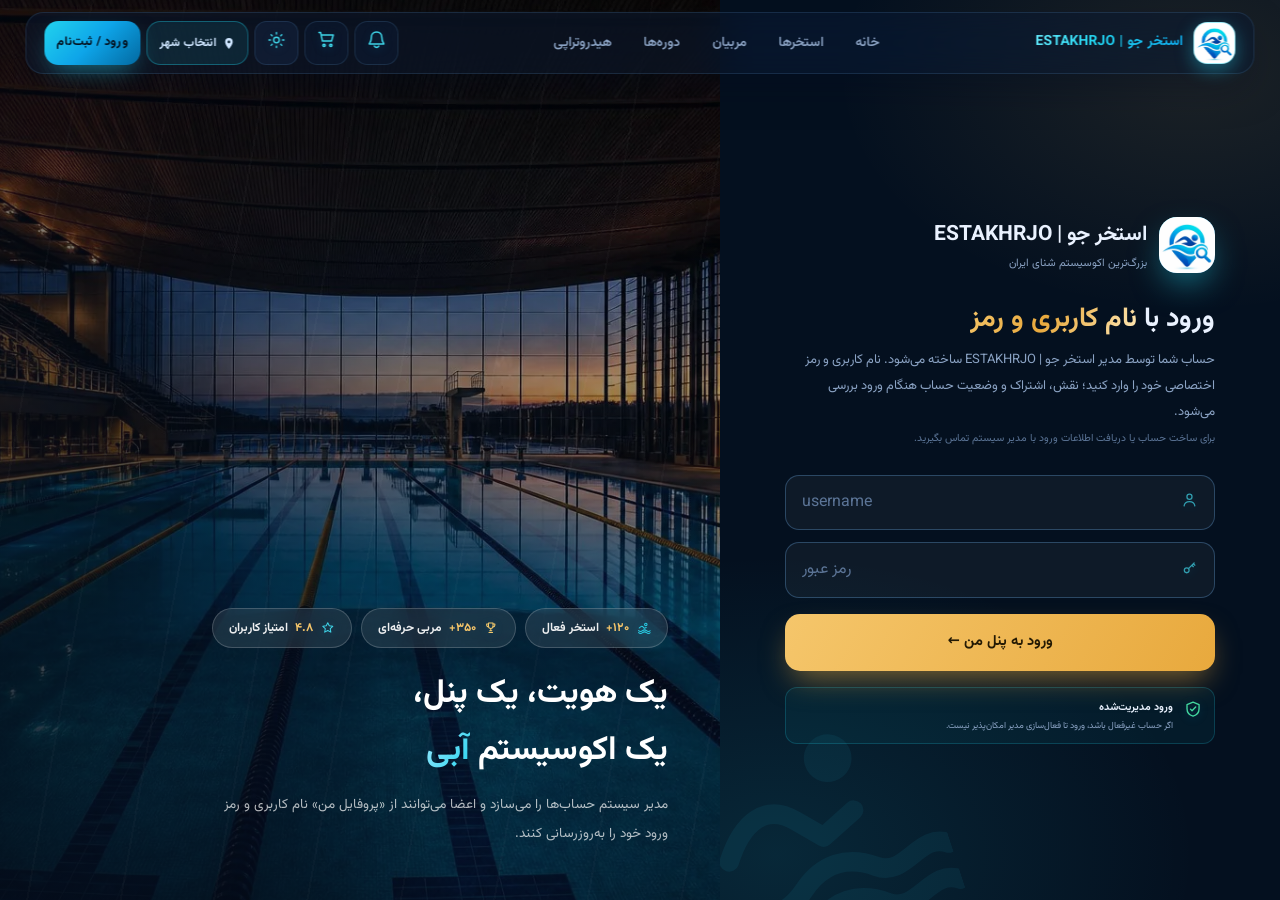
==== commit 0158e8d5: "deploy panel.estakhrjo.ir: 15ca7e72275dc25d2b6b64b88f2c0de3d4c6ab25" ====
--- a/dashboard.html
+++ b/dashboard.html
@@ -18,15 +18,15 @@
 <meta name="theme-color" content="#050d1a">
 <meta name="referrer" content="strict-origin-when-cross-origin">
 <link rel="icon" type="image/webp" href="assets/estakhrjo-mark.webp">
-<link rel="stylesheet" href="css/app.css?v=2425">
+<link rel="stylesheet" href="css/app.css?v=2426">
 <link rel="stylesheet" href="css/page-builder-runtime.css?v=4">
 <link rel="stylesheet" href="css/experience-system.css?v=2505">
 <link rel="stylesheet" href="css/cv-studio-admin.css?v=2411">
 <link rel="stylesheet" href="css/cv-classic-executive.css?v=2411">
 <link rel="stylesheet" href="css/page-builder.css?v=3">
-<link rel="stylesheet" href="css/public-profile-panel.css?v=13">
+<link rel="stylesheet" href="css/public-profile-panel.css?v=14">
 <script>(function(){var t=localStorage.getItem('estakhrjo-theme')||localStorage.getItem('swimhub-theme')||'dark';localStorage.setItem('estakhrjo-theme',t);document.documentElement.setAttribute('data-theme',t);})();</script>
-  <script src="js/seo-runtime.js?v=b54638cc80" defer></script>
+  <script src="js/seo-runtime.js?v=15ca7e7227" defer></script>
 </head>
 <body data-page="dashboard">
 
@@ -122,16 +122,18 @@
 </div>
 <button class="m-fab" onclick="document.getElementById('mSheet').classList.toggle('open')" aria-label="دسترسی سریع">✦</button>
 <div class="toast" id="toast"></div>
-<script src="js/data.js?v=b54638cc80"></script>
-<script src="js/supabase-config.js?v=b54638cc80"></script>
-<script src="js/cloud-auth.js?v=b54638cc80"></script>
-<script src="js/estakhrjo-icons.js?v=b54638cc80" defer></script>
-<script src="js/qrcode.min.js?v=b54638cc80" defer></script>
-<script src="js/public-profile-panel.js?v=b54638cc80" defer></script>
-<script src="js/page-builder-runtime.js?v=b54638cc80" defer></script>
-<script src="js/app.js?v=b54638cc80" defer></script>
-<script src="js/page-builder.js?v=b54638cc80" defer></script>
-<script src="js/effects.js?v=b54638cc80" defer></script>
+<script src="js/data.js?v=15ca7e7227"></script>
+<script src="js/supabase-config.js?v=15ca7e7227"></script>
+<script src="js/cloud-auth.js?v=15ca7e7227"></script>
+<script src="js/estakhrjo-icons.js?v=15ca7e7227" defer></script>
+<script src="js/qrcode.min.js?v=15ca7e7227" defer></script>
+<script src="js/sh-webp.js?v=15ca7e7227" defer></script>
+<script src="js/profile-image-slots.js?v=15ca7e7227" defer></script>
+<script src="js/public-profile-panel.js?v=15ca7e7227" defer></script>
+<script src="js/page-builder-runtime.js?v=15ca7e7227" defer></script>
+<script src="js/app.js?v=15ca7e7227" defer></script>
+<script src="js/page-builder.js?v=15ca7e7227" defer></script>
+<script src="js/effects.js?v=15ca7e7227" defer></script>
 
 </body>
 </html>
--- a/css/app.css
+++ b/css/app.css
@@ -2068,3 +2068,50 @@
 .sh-dims{display:flex;gap:10px;flex-wrap:wrap;margin-top:10px}
 .sh-dim{display:flex;flex-direction:column;gap:2px;background:var(--card-2);border:1px solid var(--border);border-radius:12px;padding:10px 20px;min-width:110px;text-align:center;font-size:12px;color:var(--muted)}
 .sh-dim b{font-size:16px;color:var(--brand-2,var(--brand))}
+
+/* ---------- پروفایل حرفه‌ای مربی (تب پروفایل من) ---------- */
+.cpf-hint{font-size:11.5px;color:var(--muted);background:rgba(34,211,238,.07);border:1px dashed rgba(34,211,238,.35);border-radius:10px;padding:9px 12px;margin:0 0 13px;line-height:1.8}
+.cpf-career{margin-top:16px;border-top:1px solid var(--border);padding-top:14px}
+.cpf-career-head{display:flex;align-items:center;justify-content:space-between;gap:10px;margin-bottom:4px}
+.cpf-career-head b{font-size:13px}
+.cpf-career-note{font-size:11px;color:var(--muted);margin:0 0 10px;line-height:1.7}
+.cpf-career-row{display:grid;grid-template-columns:130px 1fr 40px;gap:8px;margin-bottom:8px}
+.cpf-career-row input{min-width:0}
+@media(max-width:680px){.cpf-career-row{grid-template-columns:1fr 1fr 40px}}
+
+/* ---------- لاگ فعالیت‌ها (کنسول مدیریت) ---------- */
+.al-panel{padding:16px 18px}
+.al-filter{display:flex;align-items:center;gap:12px;flex-wrap:wrap;margin-bottom:14px;padding-bottom:12px;border-bottom:1px solid var(--border)}
+.al-filter select{min-width:280px;max-width:100%;padding:9px 12px;border:1px solid var(--border);border-radius:10px;background:var(--bg);color:var(--text);font-family:inherit;font-size:13px}
+.al-loading{color:var(--muted);font-size:12px}
+.al-list{display:flex;flex-direction:column;gap:3px}
+.al-row{display:flex;align-items:baseline;gap:10px;flex-wrap:wrap;padding:8px 12px;border:1px solid var(--border);border-radius:10px;background:var(--card);font-size:12.5px;line-height:1.8}
+.al-row.fail{border-color:rgba(239,68,68,.45);background:rgba(239,68,68,.06)}
+.al-time{color:var(--muted);font-size:11px;min-width:128px;white-space:nowrap}
+.al-ic{font-size:13px}
+.al-who{font-weight:800;white-space:nowrap}
+.al-who small{color:var(--muted);font-weight:500;font-size:11px}
+.al-anon{color:var(--muted);font-style:italic;font-weight:500}
+.al-act{color:var(--brand);font-weight:600}
+.al-ok{color:#34d399;font-weight:700}
+.al-err{color:#f87171;font-weight:700;flex:1;min-width:120px}
+.al-ip{color:var(--muted);font-size:10.5px;margin-inline-start:auto;font-family:ui-monospace,monospace}
+.al-more{display:flex;justify-content:center;margin-top:14px}
+.al-end{text-align:center;color:var(--muted);font-size:11.5px;padding:14px 0 4px}
+
+/* ---------- بلوک محتوای استاتیک (سئو + اطلاعات کاربر) ---------- */
+.seo-block{max-width:1200px;margin:30px auto 36px;padding:0 20px}
+.seo-card{background:var(--card-2,var(--card));border:1px solid var(--border);border-radius:18px;padding:24px 26px}
+.seo-block .seo-h{font-size:clamp(19px,2.6vw,25px);margin:0 0 12px;font-weight:900}
+.seo-block p{color:var(--muted);font-size:13.5px;line-height:2.15;margin:0 0 10px}
+.seo-block p a{color:var(--brand);text-decoration:none;border-bottom:1px dashed color-mix(in srgb,var(--brand) 45%,transparent)}
+.seo-links{display:flex;flex-wrap:wrap;gap:9px;margin:14px 0 4px}
+.seo-links a{font-size:12px;font-weight:700;padding:7px 14px;border:1px solid var(--border);border-radius:999px;background:var(--card);color:var(--text);text-decoration:none;transition:.2s}
+.seo-links a:hover{border-color:var(--brand);color:var(--brand)}
+details.seo-faq{border:1px solid var(--border);border-radius:12px;background:var(--card);margin-top:9px;overflow:hidden}
+details.seo-faq summary{cursor:pointer;padding:13px 16px;font-weight:700;font-size:13px;list-style:none;display:flex;align-items:center;justify-content:space-between;gap:10px}
+details.seo-faq summary::-webkit-details-marker{display:none}
+details.seo-faq summary::after{content:'▾';color:var(--muted);font-size:11px}
+details.seo-faq[open] summary::after{content:'▴'}
+details.seo-faq .seo-a{padding:0 16px 14px;color:var(--muted);font-size:12.5px;line-height:2.1}
+@media(max-width:640px){.seo-block{padding:0 14px}.seo-card{padding:18px 16px}}
--- a/css/public-profile-panel.css
+++ b/css/public-profile-panel.css
@@ -218,3 +218,20 @@
 .ppf-text-slot input{padding:8px 10px;font-size:12px}
 .ppf-text-slot.edited span::after{content:' · سفارشی‌شده';color:#7fe8c8;font-size:9px}
 .ppf-text-slot.edited input{border-color:#3ade9b77;background:#12c88a0f}
+
+/* جای عکس‌های قالب صفحهٔ عمومی — یک آیتم آپلود به‌ازای هر جای عکس */
+.ppf-template-slots { display: grid; grid-template-columns: repeat(auto-fill, minmax(210px, 1fr)); gap: 12px; margin-top: 12px; }
+.ppf-tpl-slot { border: 1.5px dashed var(--border, #26465c); border-radius: 16px; padding: 10px; display: flex; flex-direction: column; gap: 8px; background: var(--card2, #0c1b28); }
+.ppf-tpl-slot.has-img { border-style: solid; border-color: #14b8a6aa; }
+.ppf-tpl-slot-img { height: 118px; border-radius: 12px; background: #12283a center/cover no-repeat; display: grid; place-items: end center; padding: 7px; }
+.ppf-tpl-slot-img small { background: #0a142ed9; color: #a9c6d9; font-size: 10.5px; padding: 3px 9px; border-radius: 999px; }
+.ppf-tpl-slot b { font-size: 12.5px; color: var(--ink, #e7f2f9); }
+.ppf-tpl-slot-actions { display: flex; gap: 6px; flex-wrap: wrap; }
+.ppf-tpl-slot-actions .btn { font-size: 11.5px; padding: 6px 11px; cursor: pointer; }
+
+/* --- پیش‌نمایش واقعی قالب‌ها (تصویر صفحهٔ اول هر قالب) --- */
+.ppf-template-image{position:relative;overflow:hidden}
+.ppf-template-image img{display:block;width:100%;height:100%;object-fit:cover;transition:transform .25s ease}
+.ppf-template-card:hover .ppf-template-image img{transform:scale(1.05)}
+.ppf-template-card.selected .ppf-template-image img{filter:saturate(1)}
+.ppf-template-card.selected .ppf-template-image::after{content:'';position:absolute;inset:0;border:2px solid var(--brand,#19c4df);border-radius:2px}
